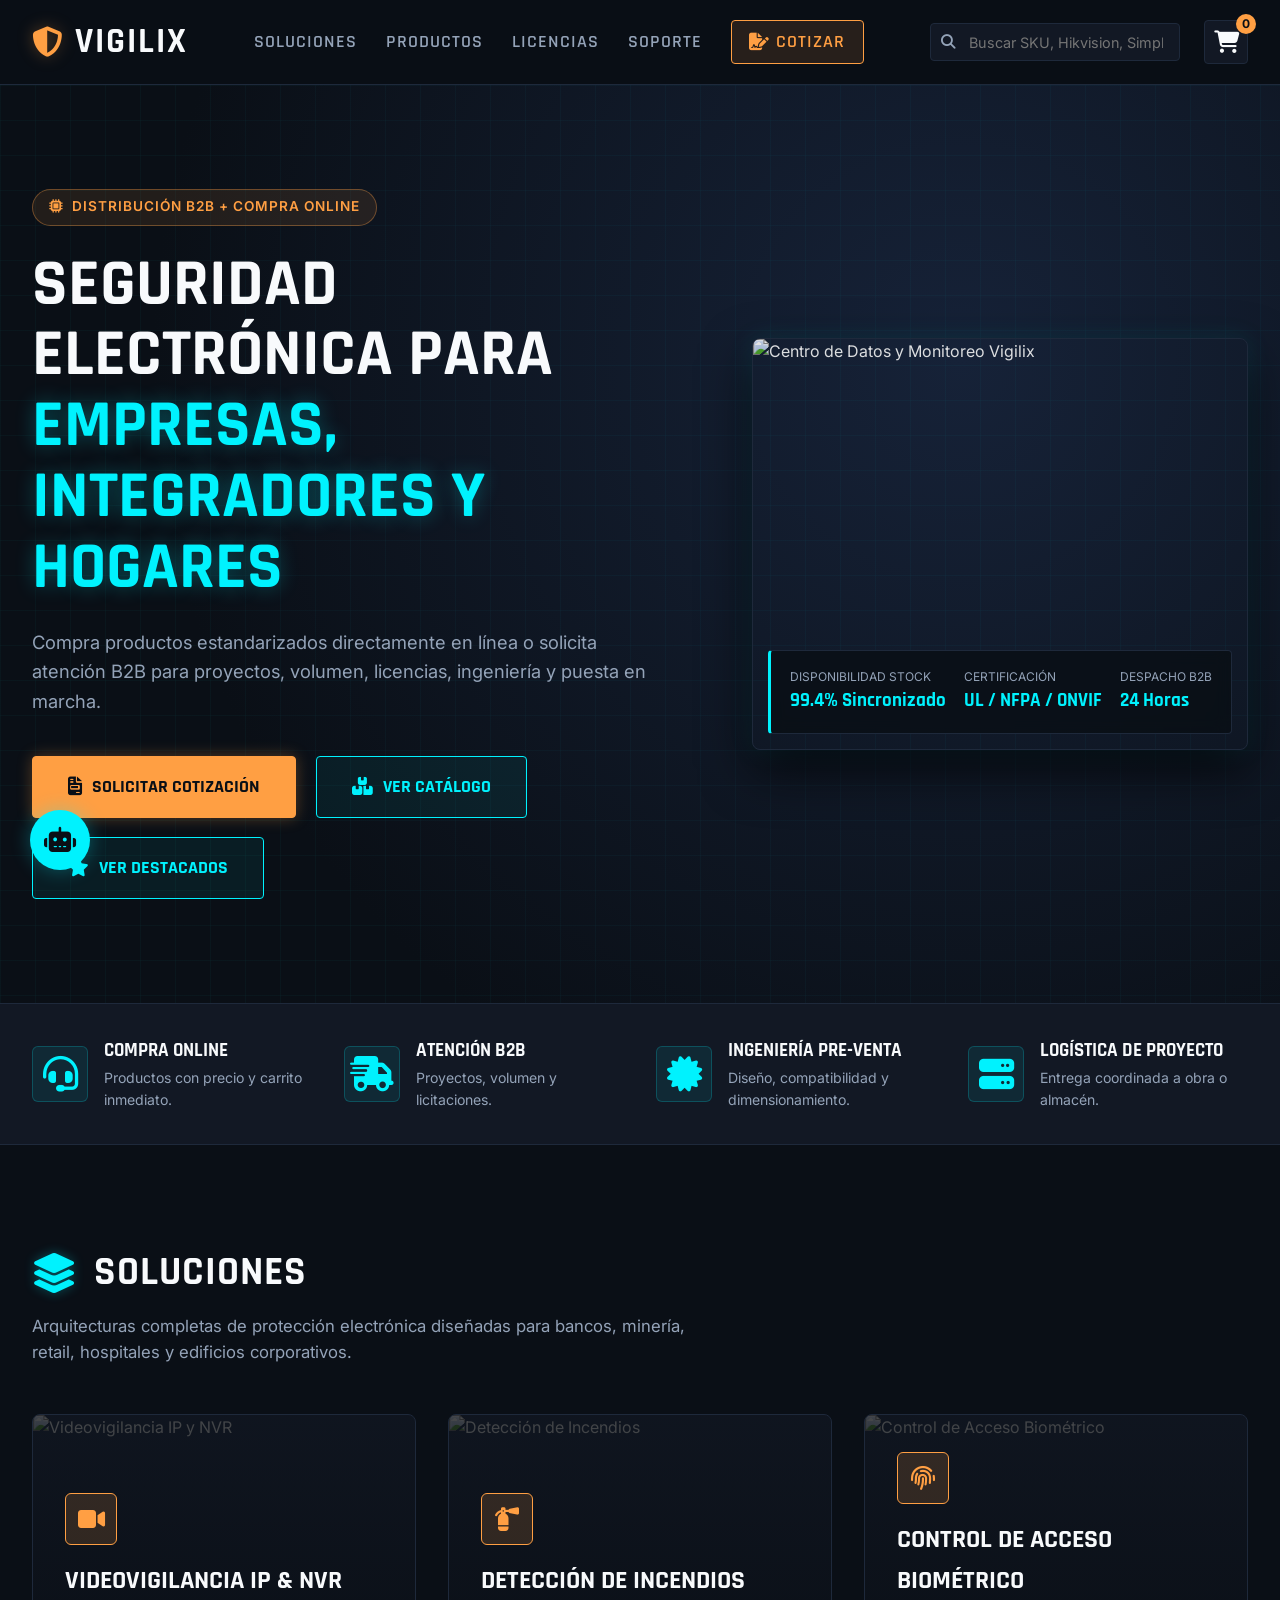
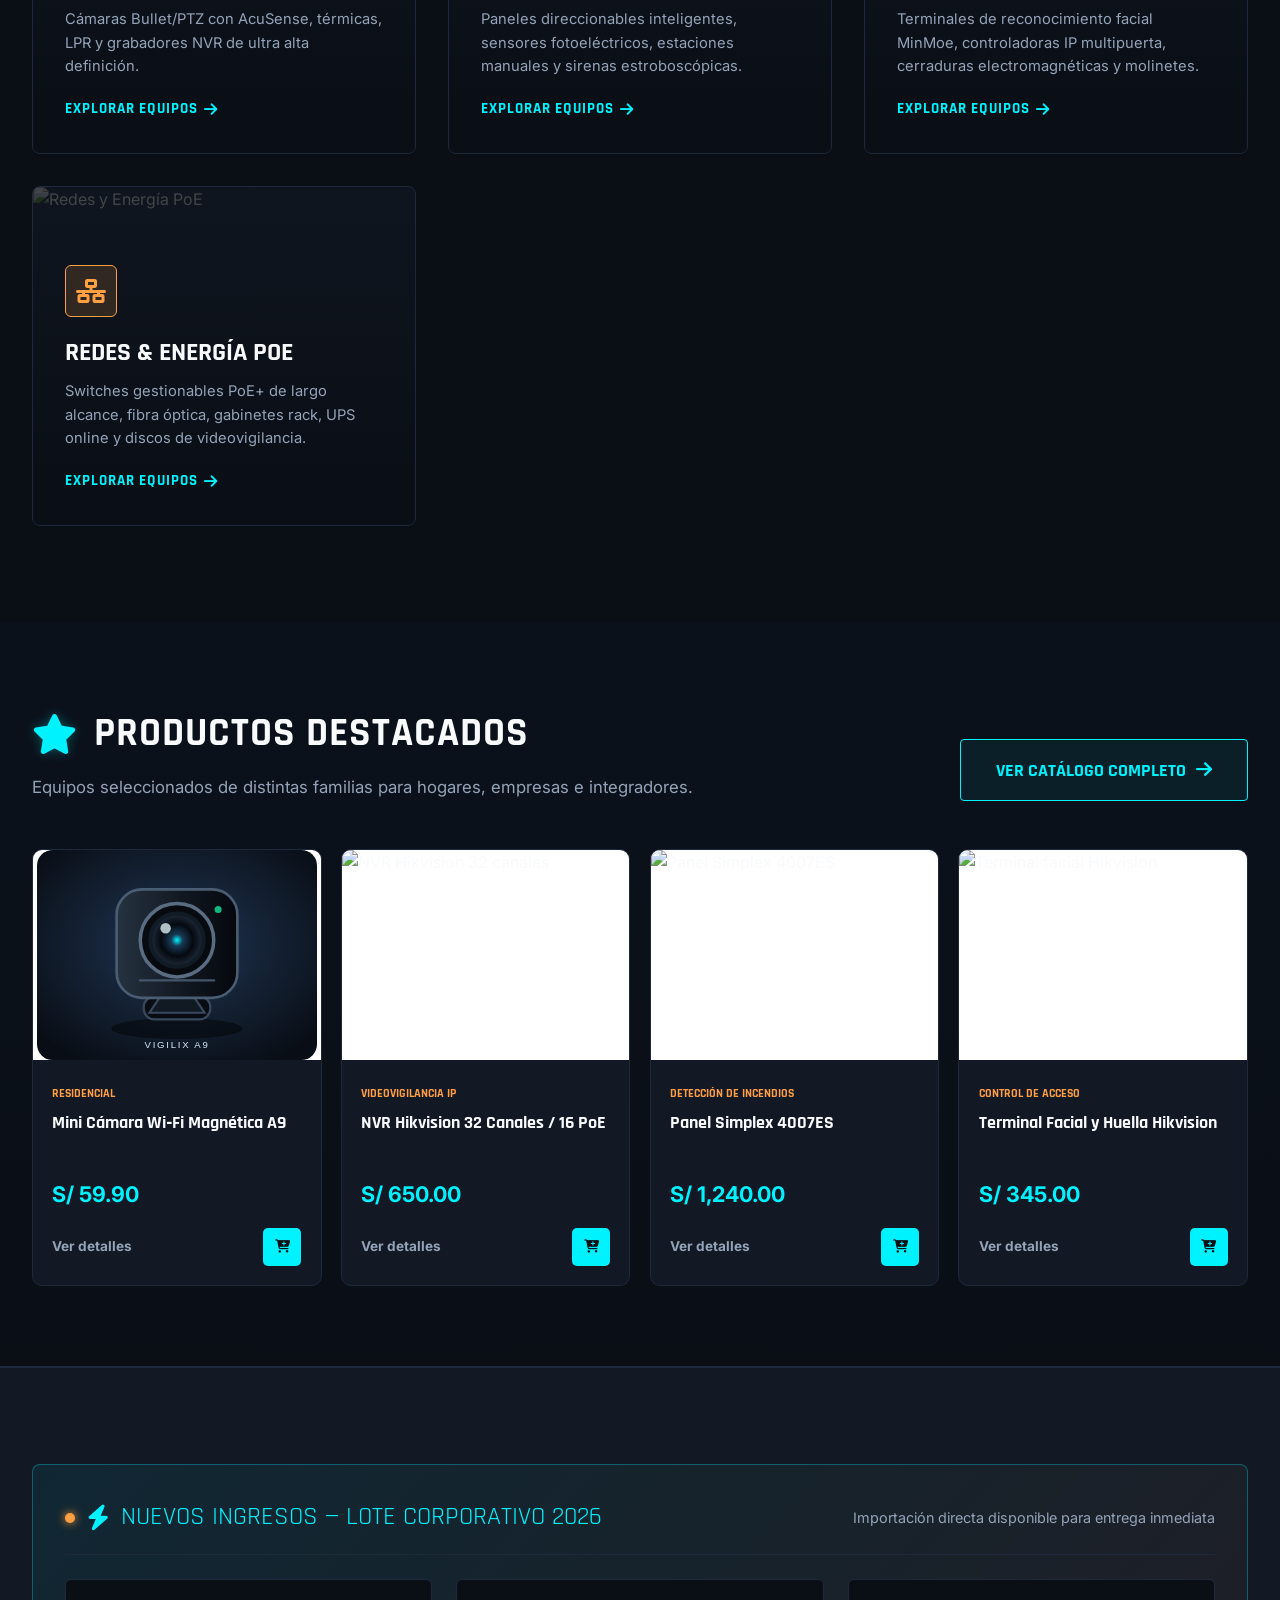
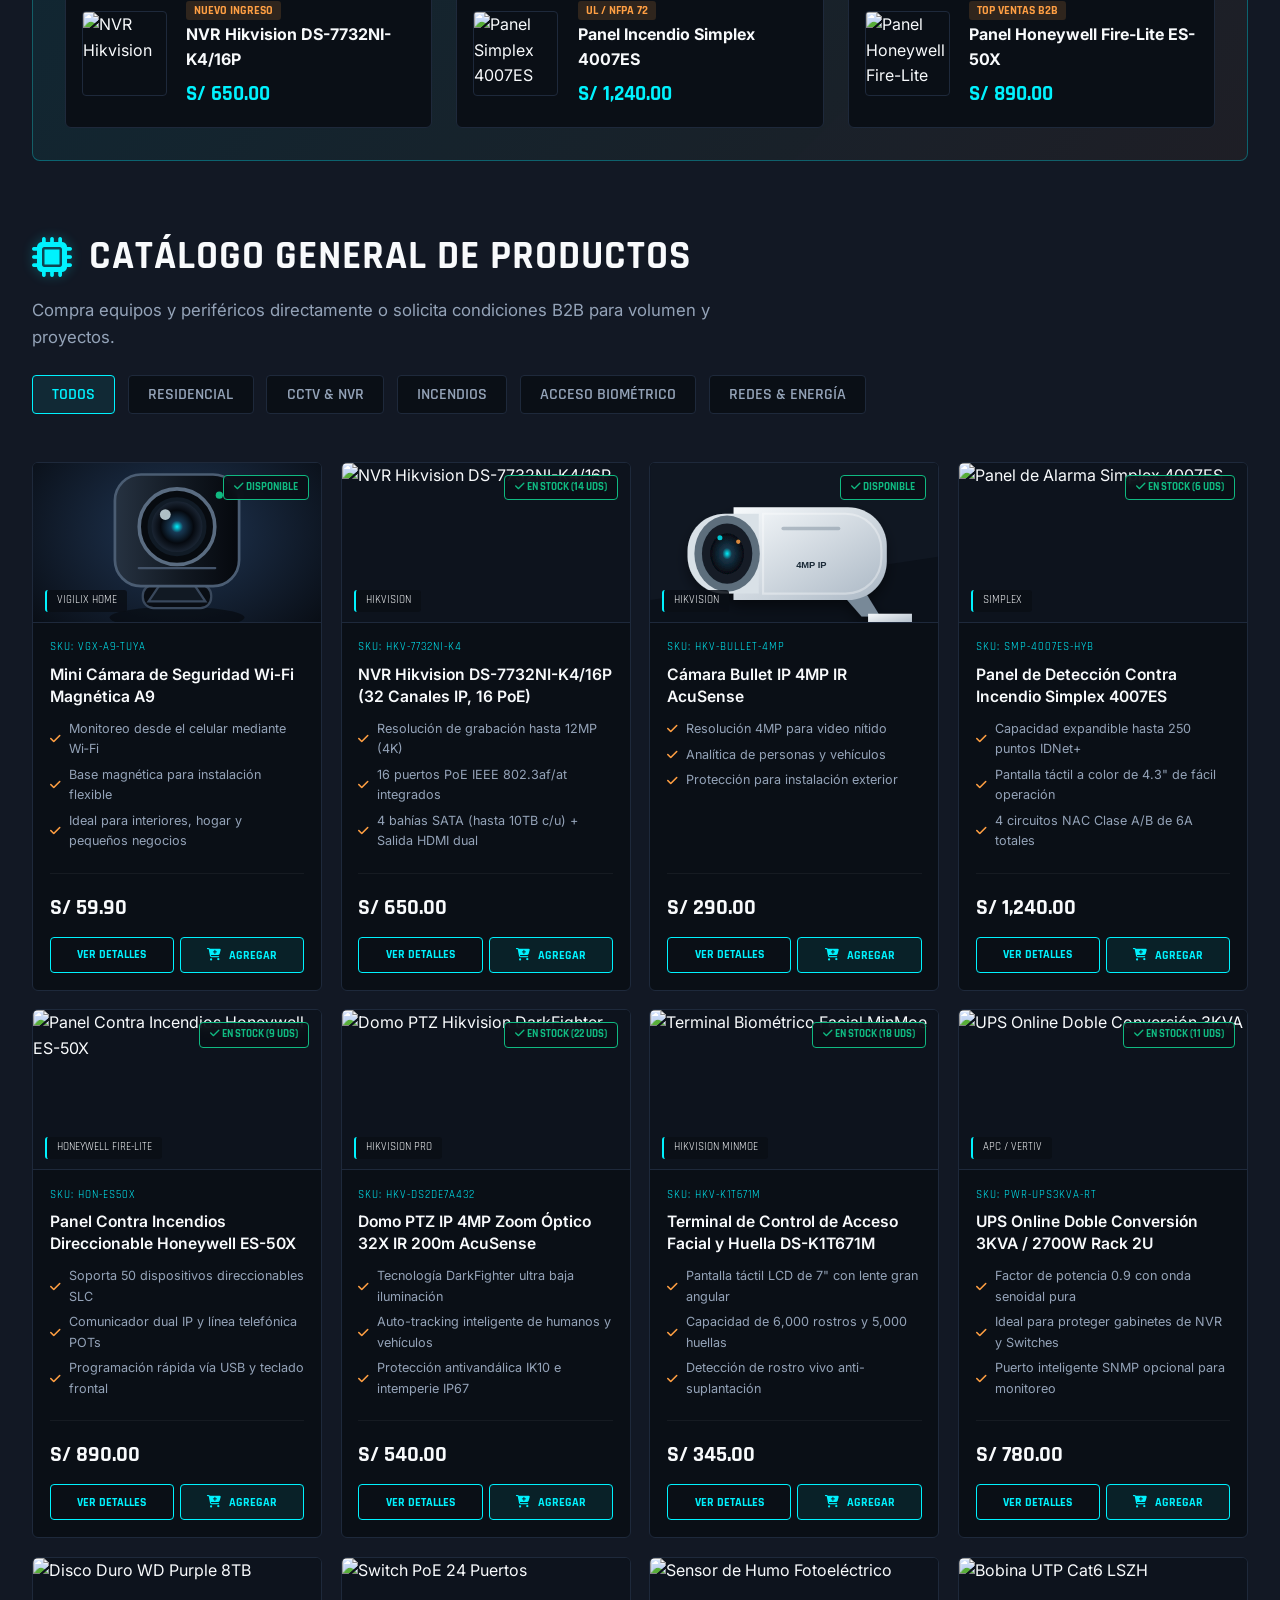
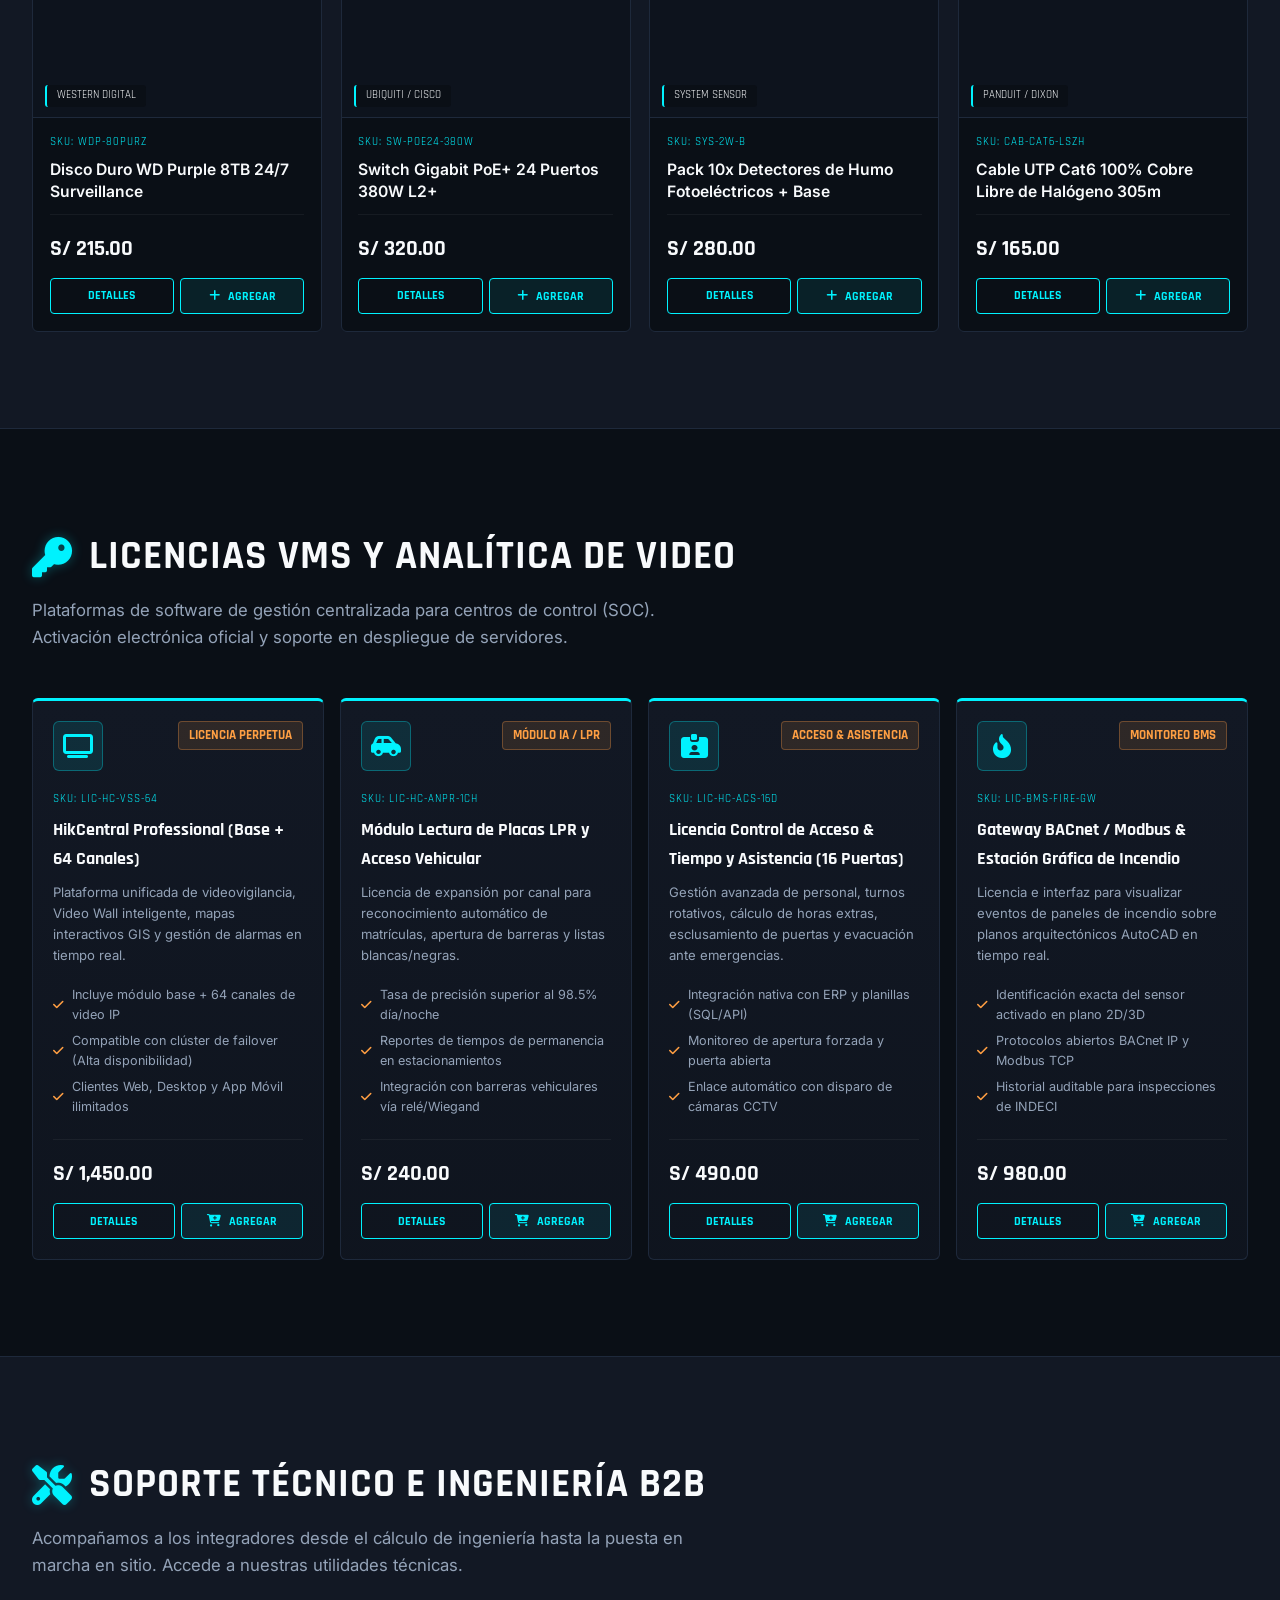
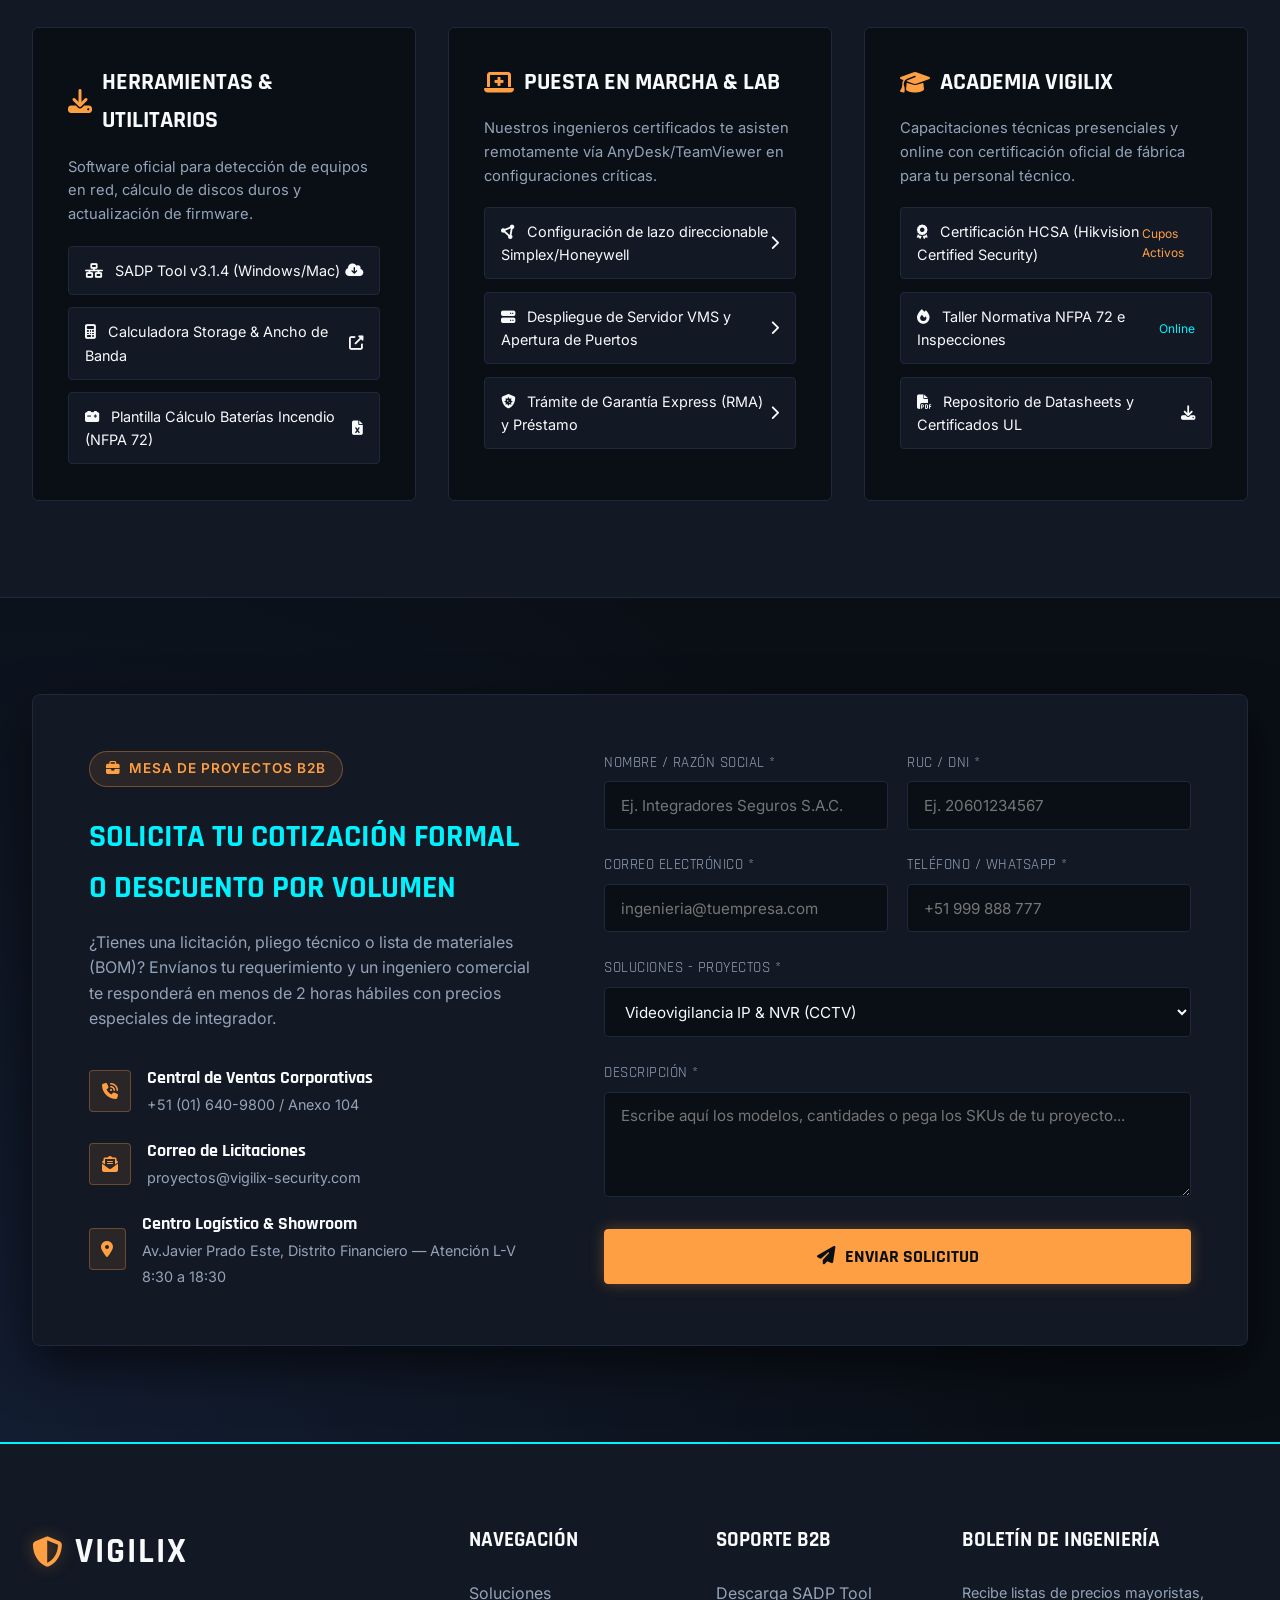
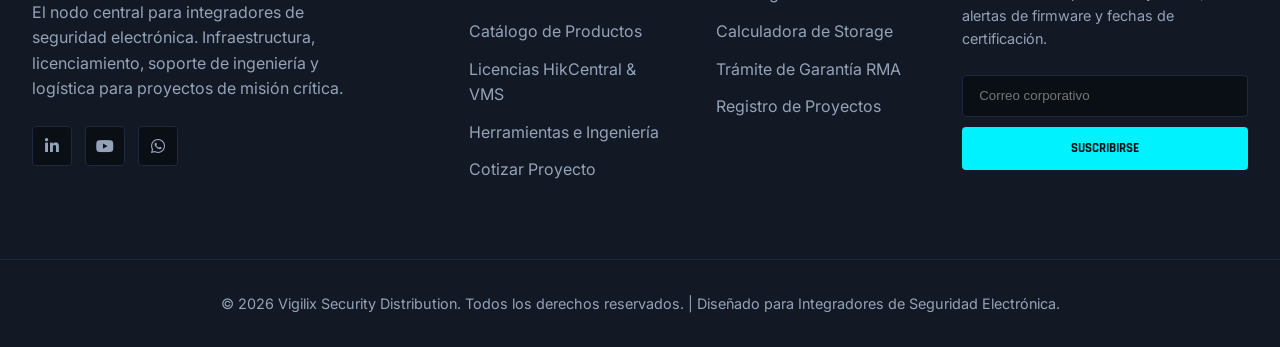
==== index.html @ 2ad76c0c "Version Inicial" ====
<!DOCTYPE html>
<html lang="es">
<head>
    
    <script async src="https://www.googletagmanager.com/gtm.js?id=GTM-5HQ9DHSM"></script>
<script>
  window.dataLayer = window.dataLayer || [];
  function gtag(){dataLayer.push(arguments);}
  gtag('js', new Date());
</script>
    
    
    <meta charset="UTF-8">
    <meta name="viewport" content="width=device-width, initial-scale=1.0">
    <meta name="description" content="Vigilix distribuye equipos de seguridad electrónica para compra online y desarrolla proyectos B2B de videovigilancia, incendios, acceso y redes en Perú.">
    <title>Vigilix | Seguridad Electrónica B2B y Tienda Online</title>

    <!-- Google Fonts -->
    <link rel="preconnect" href="https://fonts.googleapis.com">
    <link rel="preconnect" href="https://fonts.gstatic.com" crossorigin>
    <link href="https://fonts.googleapis.com/css2?family=Inter:wght@300;400;500;600;700&family=Rajdhani:wght@500;600;700&display=swap" rel="stylesheet">
    
    <!-- FontAwesome -->
    <link rel="stylesheet" href="https://cdnjs.cloudflare.com/ajax/libs/font-awesome/6.4.0/css/all.min.css">

    <link rel="stylesheet" href="index.css">
</head>
<body>

    <!-- 1. BARRA DE NAVEGACIÓN FUNCIONAL -->
    <header>
        <div class="container header-content">
            <a href="#" class="logo">
                <i class="fa-solid fa-shield-halved"></i> VIGILIX
            </a>
            
            <nav class="nav-menu">
                <a href="#soluciones">Soluciones</a>
                <a href="#equipos">Productos</a>
                <a href="#licencias">Licencias</a>
                <a href="#soporte">Soporte</a>
                <a href="#cotizar" class="nav-cta"><i class="fa-solid fa-file-signature"></i> Cotizar</a>
            </nav>

            <div class="header-tools">
                <div class="search-box">
                    <i class="fa-solid fa-search"></i>
                    <input type="text" id="search-input" placeholder="Buscar SKU, Hikvision, Simplex...">
                </div>
                <a href="carrito.html" class="cart-wrapper" title="Ir al Carrito">
                    <i class="fa-solid fa-cart-shopping"></i>
                    <div class="cart-counter" id="cart-counter">0</div>
                </a>
            </div>
        </div>
    </header>

    <!-- HERO BANNER -->
    <section class="hero">
        <div class="container hero-grid">
            <div class="hero-content">
                <span class="badge-tech"><i class="fa-solid fa-microchip"></i> DISTRIBUCIÓN B2B + COMPRA ONLINE</span>
                <h1>Seguridad electrónica para <span>empresas, integradores y hogares</span></h1>
                <p>Compra productos estandarizados directamente en línea o solicita atención B2B para proyectos, volumen, licencias, ingeniería y puesta en marcha.</p>
                <div class="hero-actions">
                    <a href="#cotizar" class="btn-primary">
                        <i class="fa-solid fa-file-invoice"></i> Solicitar Cotización
                    </a>
                    <a href="#equipos" class="btn-outline">
                        <i class="fa-solid fa-boxes-stacked"></i> Ver Catálogo
                    </a>
                    <a href="#destacados" class="btn-outline">
                        <i class="fa-solid fa-star"></i> Ver destacados
                    </a>
                </div>
            </div>

            <div class="hero-visual">
                <img src="https://images.unsplash.com/photo-1558494949-ef010cbdcc31?auto=format&fit=crop&w=1000&q=80" alt="Centro de Datos y Monitoreo Vigilix">
                <div class="hero-hud-overlay">
                    <div class="hud-stat">
                        <span>Disponibilidad Stock</span>
                        <strong>99.4% Sincronizado</strong>
                    </div>
                    <div class="hud-stat">
                        <span>Certificación</span>
                        <strong>UL / NFPA / ONVIF</strong>
                    </div>
                    <div class="hud-stat">
                        <span>Despacho B2B</span>
                        <strong>24 Horas</strong>
                    </div>
                </div>
            </div>
        </div>
    </section>

    <!-- BARRA DE CONFIANZA -->
    <section class="trust-bar">
        <div class="container trust-grid">
            <div class="trust-item">
                <i class="fa-solid fa-headset"></i>
                <div class="trust-info">
                    <h4>Compra Online</h4>
                    <p>Productos con precio y carrito inmediato.</p>
                </div>
            </div>
            <div class="trust-item">
                <i class="fa-solid fa-truck-fast"></i>
                <div class="trust-info">
                    <h4>Atención B2B</h4>
                    <p>Proyectos, volumen y licitaciones.</p>
                </div>
            </div>
            <div class="trust-item">
                <i class="fa-solid fa-certificate"></i>
                <div class="trust-info">
                    <h4>Ingeniería Pre-Venta</h4>
                    <p>Diseño, compatibilidad y dimensionamiento.</p>
                </div>
            </div>
            <div class="trust-item">
                <i class="fa-solid fa-server"></i>
                <div class="trust-info">
                    <h4>Logística de Proyecto</h4>
                    <p>Entrega coordinada a obra o almacén.</p>
                </div>
            </div>
        </div>
    </section>

    <!-- SECCIÓN 1: SOLUCIONES -->
    <section id="soluciones" class="categories-section ">
        <div class="container">
        <div class="section-header">
            <h2><i class="fa-solid fa-layer-group"></i> Soluciones</h2>
            <p>Arquitecturas completas de protección electrónica diseñadas para bancos, minería, retail, hospitales y edificios corporativos.</p>
        </div>

        <div class="cat-grid">
            <!-- Solución 1 -->
            <a href="#equipos" class="cat-card" onclick="filterProducts('cctv')">
                <img class="cat-card-bg" src="https://images.unsplash.com/photo-1557597774-9d273605dfa9?auto=format&fit=crop&w=700&q=80" alt="Videovigilancia IP y NVR">
                <div class="cat-card-content">
                    <div class="cat-icon-badge"><i class="fa-solid fa-video"></i></div>
                    <h3>Videovigilancia IP & NVR</h3>
                    <p>Cámaras Bullet/PTZ con AcuSense, térmicas, LPR y grabadores NVR de ultra alta definición.</p>
                    <span class="cat-link">Explorar Equipos <i class="fa-solid fa-arrow-right"></i></span>
                </div>
            </a>

            <!-- Solución 2 -->
            <a href="#equipos" class="cat-card" onclick="filterProducts('incendio')">
                <img class="cat-card-bg" src="https://images.unsplash.com/photo-1581092160607-ee22621dd758?auto=format&fit=crop&w=700&q=80" alt="Detección de Incendios">
                <div class="cat-card-content">
                    <div class="cat-icon-badge"><i class="fa-solid fa-fire-extinguisher"></i></div>
                    <h3>Detección de Incendios</h3>
                    <p>Paneles direccionables inteligentes, sensores fotoeléctricos, estaciones manuales y sirenas estroboscópicas.</p>
                    <span class="cat-link">Explorar Equipos <i class="fa-solid fa-arrow-right"></i></span>
                </div>
            </a>

            <!-- Solución 3 -->
            <a href="#equipos" class="cat-card" onclick="filterProducts('acceso')">
                <img class="cat-card-bg" src="https://images.unsplash.com/photo-1563986768609-322da13575f3?auto=format&fit=crop&w=700&q=80" alt="Control de Acceso Biométrico">
                <div class="cat-card-content">
                    <div class="cat-icon-badge"><i class="fa-solid fa-fingerprint"></i></div>
                    <h3>Control de Acceso Biométrico</h3>
                    <p>Terminales de reconocimiento facial MinMoe, controladoras IP multipuerta, cerraduras electromagnéticas y molinetes.</p>
                    <span class="cat-link">Explorar Equipos <i class="fa-solid fa-arrow-right"></i></span>
                </div>
            </a>

            <!-- Solución 4 -->
            <a href="#equipos" class="cat-card" onclick="filterProducts('redes')">
                <img class="cat-card-bg" src="https://images.unsplash.com/photo-1544197150-b99a580bb7a8?auto=format&fit=crop&w=700&q=80" alt="Redes y Energía PoE">
                <div class="cat-card-content">
                    <div class="cat-icon-badge"><i class="fa-solid fa-network-wired"></i></div>
                    <h3>Redes & Energía PoE</h3>
                    <p>Switches gestionables PoE+ de largo alcance, fibra óptica, gabinetes rack, UPS online y discos de videovigilancia.</p>
                    <span class="cat-link">Explorar Equipos <i class="fa-solid fa-arrow-right"></i></span>
                </div>
            </a>
        </div>
        </div>
    </section>

    <!-- PRODUCTOS DESTACADOS -->
    <section id="destacados" class="featured-section">
        <div class="container">
            <div class="section-header-row">
                <div class="section-header" style="margin-bottom:0"><h2><i class="fa-solid fa-star"></i> Productos destacados</h2><p>Equipos seleccionados de distintas familias para hogares, empresas e integradores.</p></div>
                <a href="#equipos" class="btn-outline">Ver catálogo completo <i class="fa-solid fa-arrow-right"></i></a>
            </div>
            <div class="featured-grid">
                <article class="featured-card"><a href="producto.html?sku=VGX-A9-TUYA"><img src="assets/a9-camera.svg" alt="Mini Cámara Wi-Fi A9"></a><div><span>Residencial</span><h3><a href="producto.html?sku=VGX-A9-TUYA">Mini Cámara Wi‑Fi Magnética A9</a></h3><strong>S/ 59.90</strong><div class="featured-actions"><a href="producto.html?sku=VGX-A9-TUYA">Ver detalles</a><button onclick="addProductToCart('VGX-A9-TUYA')"><i class="fa-solid fa-cart-plus"></i></button></div></div></article>
                <article class="featured-card"><a href="producto.html?sku=HKV-7732NI-K4"><img src="https://assets.hikvision.com/prd/normal/all/image/m000000603/MB-202Y-P-HIKVISION.png" alt="NVR Hikvision 32 canales"></a><div><span>Videovigilancia IP</span><h3><a href="producto.html?sku=HKV-7732NI-K4">NVR Hikvision 32 Canales / 16 PoE</a></h3><strong>S/ 650.00</strong><div class="featured-actions"><a href="producto.html?sku=HKV-7732NI-K4">Ver detalles</a><button onclick="addProductToCart('HKV-7732NI-K4')"><i class="fa-solid fa-cart-plus"></i></button></div></div></article>
                <article class="featured-card"><a href="producto.html?sku=SMP-4007ES-HYB"><img src="https://encrypted-tbn0.gstatic.com/images?q=tbn:ANd9GcQ_UsgTMuZECKRhTvej78eWqLyGc1swAM_NRDuuwPqqQqcWkK6XRrrnFOA&s=10" alt="Panel Simplex 4007ES"></a><div><span>Detección de incendios</span><h3><a href="producto.html?sku=SMP-4007ES-HYB">Panel Simplex 4007ES</a></h3><strong>S/ 1,240.00</strong><div class="featured-actions"><a href="producto.html?sku=SMP-4007ES-HYB">Ver detalles</a><button onclick="addProductToCart('SMP-4007ES-HYB')"><i class="fa-solid fa-cart-plus"></i></button></div></div></article>
                <article class="featured-card"><a href="producto.html?sku=HKV-K1T671M"><img src="https://encrypted-tbn0.gstatic.com/images?q=tbn:ANd9GcSEcwZbg44_rZ1yMgXa4TovryMFl-VK512ih0I3dj1omKfKEvcgT95wOKw6&s=10" alt="Terminal facial Hikvision"></a><div><span>Control de acceso</span><h3><a href="producto.html?sku=HKV-K1T671M">Terminal Facial y Huella Hikvision</a></h3><strong>S/ 345.00</strong><div class="featured-actions"><a href="producto.html?sku=HKV-K1T671M">Ver detalles</a><button onclick="addProductToCart('HKV-K1T671M')"><i class="fa-solid fa-cart-plus"></i></button></div></div></article>
            </div>
        </div>
    </section>

    <!-- SECCIÓN 2: EQUIPOS Y NUEVOS INGRESOS -->
    <section id="equipos" class="products-section">
        <div class="container">
            
            <!-- Franja Destacada de Nuevos Ingresos -->
            <div class="new-arrivals-strip">
                <div class="strip-header">
                    <div class="strip-title">
                        <span class="pulse-dot"></span>
                        <i class="fa-solid fa-bolt"></i> Nuevos Ingresos — Lote Corporativo 2026
                    </div>
                    <span style="font-size: 0.9rem; color: var(--text-secondary);">Importación directa disponible para entrega inmediata</span>
                </div>

                <div class="arrivals-mini-grid">
                    <div class="arrival-item">
                        <img src="https://images.unsplash.com/photo-1591799264318-7e6ef8ddb7ea?auto=format&fit=crop&w=300&q=80" alt="NVR Hikvision">
                        <div class="arrival-info">
                            <span class="tag-new">Nuevo Ingreso</span>
                            <h4>NVR Hikvision DS-7732NI-K4/16P</h4>
                            <div class="arrival-price">S/ 650.00</div>
                        </div>
                    </div>

                    <div class="arrival-item">
                        <img src="https://images.unsplash.com/photo-1518770660439-4636190af475?auto=format&fit=crop&w=300&q=80" alt="Panel Simplex 4007ES">
                        <div class="arrival-info">
                            <span class="tag-new">UL / NFPA 72</span>
                            <h4>Panel Incendio Simplex 4007ES</h4>
                            <div class="arrival-price">S/ 1,240.00</div>
                        </div>
                    </div>

                    <div class="arrival-item">
                        <img src="https://images.unsplash.com/photo-1526374965328-7f61d4dc18c5?auto=format&fit=crop&w=300&q=80" alt="Panel Honeywell Fire-Lite">
                        <div class="arrival-info">
                            <span class="tag-new">Top Ventas B2B</span>
                            <h4>Panel Honeywell Fire-Lite ES-50X</h4>
                            <div class="arrival-price">S/ 890.00</div>
                        </div>
                    </div>
                </div>
            </div>

            <!-- Cabecera del Catálogo General -->
            <div class="section-header-row">
                <div class="section-header" style="margin-bottom: 0;">
                    <h2><i class="fa-solid fa-microchip"></i> Catálogo General de Productos</h2>
                    <p>Compra equipos y periféricos directamente o solicita condiciones B2B para volumen y proyectos.</p>
                </div>

                <div class="filter-tabs">
                    <button class="filter-btn active" onclick="filterProducts('todos', this)">Todos</button>
                    <button class="filter-btn" onclick="filterProducts('residencial', this)">Residencial</button>
                    <button class="filter-btn" onclick="filterProducts('cctv', this)">CCTV & NVR</button>
                    <button class="filter-btn" onclick="filterProducts('incendio', this)">Incendios</button>
                    <button class="filter-btn" onclick="filterProducts('acceso', this)">Acceso Biométrico</button>
                    <button class="filter-btn" onclick="filterProducts('redes', this)">Redes & Energía</button>
                </div>
            </div>
            
            <!-- Grid Principal de Equipos -->
            <div class="prod-grid" id="main-catalog">
                <!-- Producto residencial: Mini Cámara A9 -->
                <article class="product-card" data-category="residencial">
                    <div class="prod-image">
                        <a href="producto.html?sku=VGX-A9-TUYA"><img src="assets/a9-camera.svg" alt="Mini Cámara de Seguridad Wi‑Fi Magnética A9"></a>
                        <span class="stock-badge"><i class="fa-solid fa-check"></i> Disponible</span>
                        <span class="brand-pill">VIGILIX HOME</span>
                    </div>
                    <div class="prod-details">
                        <span class="prod-sku">SKU: VGX-A9-TUYA</span>
                        <h3 class="prod-title"><a href="producto.html?sku=VGX-A9-TUYA">Mini Cámara de Seguridad Wi‑Fi Magnética A9</a></h3>
                        <ul class="prod-features">
                            <li><i class="fa-solid fa-check"></i> Monitoreo desde el celular mediante Wi‑Fi</li>
                            <li><i class="fa-solid fa-check"></i> Base magnética para instalación flexible</li>
                            <li><i class="fa-solid fa-check"></i> Ideal para interiores, hogar y pequeños negocios</li>
                        </ul>
                        <div class="prod-footer">
                            <span class="prod-price">S/ 59.90</span>
                            <div class="catalog-actions">
                                <a class="btn-detail" href="producto.html?sku=VGX-A9-TUYA">Ver detalles</a>
                                <button class="btn-add" onclick="addProductToCart('VGX-A9-TUYA')"><i class="fa-solid fa-cart-plus"></i> Agregar</button>
                            </div>
                        </div>
                    </div>
                </article>

                <!-- Producto 1: Hikvision NVR -->
                <article class="product-card" data-category="cctv">
                    <div class="prod-image">
                        <img src="https://assets.hikvision.com/prd/normal/all/image/m000000603/MB-202Y-P-HIKVISION.png" alt="NVR Hikvision DS-7732NI-K4/16P">
                        <span class="stock-badge"><i class="fa-solid fa-check"></i> En Stock (14 uds)</span>
                        <span class="brand-pill">HIKVISION</span>
                    </div>
                    <div class="prod-details">
                        <span class="prod-sku">SKU: HKV-7732NI-K4</span>
                        <h3 class="prod-title"><a href="producto.html?sku=HKV-7732NI-K4">NVR Hikvision DS-7732NI-K4/16P (32 Canales IP, 16 PoE)</a></h3>
                        <ul class="prod-features">
                            <li><i class="fa-solid fa-check"></i> Resolución de grabación hasta 12MP (4K)</li>
                            <li><i class="fa-solid fa-check"></i> 16 puertos PoE IEEE 802.3af/at integrados</li>
                            <li><i class="fa-solid fa-check"></i> 4 bahías SATA (hasta 10TB c/u) + Salida HDMI dual</li>
                        </ul>
                        <div class="prod-footer">
                            <span class="prod-price">S/ 650.00</span><div class="catalog-actions"><a class="btn-detail" href="producto.html?sku=HKV-7732NI-K4">Ver detalles</a><button class="btn-add" onclick="addProductToCart('HKV-7732NI-K4')"><i class="fa-solid fa-cart-plus"></i> Agregar</button></div>
                        </div>
                    </div>
                </article>

                <!-- Producto adicional: Cámara Bullet -->
                <article class="product-card" data-category="cctv">
                    <div class="prod-image"><img src="assets/camera-bullet.svg" alt="Cámara Bullet IP 4MP AcuSense"><span class="stock-badge"><i class="fa-solid fa-check"></i> Disponible</span><span class="brand-pill">HIKVISION</span></div>
                    <div class="prod-details"><span class="prod-sku">SKU: HKV-BULLET-4MP</span><h3 class="prod-title"><a href="producto.html?sku=HKV-BULLET-4MP">Cámara Bullet IP 4MP IR AcuSense</a></h3><ul class="prod-features"><li><i class="fa-solid fa-check"></i> Resolución 4MP para video nítido</li><li><i class="fa-solid fa-check"></i> Analítica de personas y vehículos</li><li><i class="fa-solid fa-check"></i> Protección para instalación exterior</li></ul><div class="prod-footer"><span class="prod-price">S/ 290.00</span><div class="catalog-actions"><a class="btn-detail" href="producto.html?sku=HKV-BULLET-4MP">Ver detalles</a><button class="btn-add" onclick="addProductToCart('HKV-BULLET-4MP')"><i class="fa-solid fa-cart-plus"></i> Agregar</button></div></div></div>
                </article>

                <!-- Producto 2: Panel Simplex -->
                <article class="product-card" data-category="incendio">
                    <div class="prod-image">
                        <img src="https://encrypted-tbn0.gstatic.com/images?q=tbn:ANd9GcQ_UsgTMuZECKRhTvej78eWqLyGc1swAM_NRDuuwPqqQqcWkK6XRrrnFOA&s=10auto=format&fit=crop&w=600&q=80" alt="Panel de Alarma Simplex 4007ES">
                        <span class="stock-badge"><i class="fa-solid fa-check"></i> En Stock (6 uds)</span>
                        <span class="brand-pill">SIMPLEX</span>
                    </div>
                    <div class="prod-details">
                        <span class="prod-sku">SKU: SMP-4007ES-HYB</span>
                        <h3 class="prod-title"><a href="producto.html?sku=SMP-4007ES-HYB">Panel de Detección Contra Incendio Simplex 4007ES</a></h3>
                        <ul class="prod-features">
                            <li><i class="fa-solid fa-check"></i> Capacidad expandible hasta 250 puntos IDNet+</li>
                            <li><i class="fa-solid fa-check"></i> Pantalla táctil a color de 4.3" de fácil operación</li>
                            <li><i class="fa-solid fa-check"></i> 4 circuitos NAC Clase A/B de 6A totales</li>
                        </ul>
                        <div class="prod-footer">
                            <span class="prod-price">S/ 1,240.00</span><div class="catalog-actions"><a class="btn-detail" href="producto.html?sku=SMP-4007ES-HYB">Ver detalles</a><button class="btn-add" onclick="addProductToCart('SMP-4007ES-HYB')"><i class="fa-solid fa-cart-plus"></i> Agregar</button></div>
                        </div>
                    </div>
                </article>

                <!-- Producto 3: Panel Honeywell -->
                <article class="product-card" data-category="incendio">
                    <div class="prod-image">
                        <img src="https://encrypted-tbn0.gstatic.com/images?q=tbn:ANd9GcTvbtFUKK5K2234jHR8rZ2BtLofrzcdCIwUUvlPnyzM0DjzGlREkfSF9KI&s=10auto=format&fit=crop&w=600&q=80" alt="Panel Contra Incendios Honeywell ES-50X">
                        <span class="stock-badge"><i class="fa-solid fa-check"></i> En Stock (9 uds)</span>
                        <span class="brand-pill">HONEYWELL FIRE-LITE</span>
                    </div>
                    <div class="prod-details">
                        <span class="prod-sku">SKU: HON-ES50X</span>
                        <h3 class="prod-title"><a href="producto.html?sku=HON-ES50X">Panel Contra Incendios Direccionable Honeywell ES-50X</a></h3>
                        <ul class="prod-features">
                            <li><i class="fa-solid fa-check"></i> Soporta 50 dispositivos direccionables SLC</li>
                            <li><i class="fa-solid fa-check"></i> Comunicador dual IP y línea telefónica POTs</li>
                            <li><i class="fa-solid fa-check"></i> Programación rápida vía USB y teclado frontal</li>
                        </ul>
                        <div class="prod-footer">
                            <span class="prod-price">S/ 890.00</span><div class="catalog-actions"><a class="btn-detail" href="producto.html?sku=HON-ES50X">Ver detalles</a><button class="btn-add" onclick="addProductToCart('HON-ES50X')"><i class="fa-solid fa-cart-plus"></i> Agregar</button></div>
                        </div>
                    </div>
                </article>

                <!-- Producto 4: Cámara PTZ AcuSense -->
                <article class="product-card" data-category="cctv">
                    <div class="prod-image">
                        <img src="https://encrypted-tbn0.gstatic.com/images?q=tbn:ANd9GcT8hW-IW3ceJwrx6XHav7Jojji8SwswsZbFc7oAiCx2p1b7No6F2QsMjafk&s=10auto=format&fit=crop&w=600&q=80" alt="Domo PTZ Hikvision DarkFighter">
                        <span class="stock-badge"><i class="fa-solid fa-check"></i> En Stock (22 uds)</span>
                        <span class="brand-pill">HIKVISION PRO</span>
                    </div>
                    <div class="prod-details">
                        <span class="prod-sku">SKU: HKV-DS2DE7A432</span>
                        <h3 class="prod-title"><a href="producto.html?sku=HKV-DS2DE7A432">Domo PTZ IP 4MP Zoom Óptico 32X IR 200m AcuSense</a></h3>
                        <ul class="prod-features">
                            <li><i class="fa-solid fa-check"></i> Tecnología DarkFighter ultra baja iluminación</li>
                            <li><i class="fa-solid fa-check"></i> Auto-tracking inteligente de humanos y vehículos</li>
                            <li><i class="fa-solid fa-check"></i> Protección antivandálica IK10 e intemperie IP67</li>
                        </ul>
                        <div class="prod-footer">
                            <span class="prod-price">S/ 540.00</span><div class="catalog-actions"><a class="btn-detail" href="producto.html?sku=HKV-DS2DE7A432">Ver detalles</a><button class="btn-add" onclick="addProductToCart('HKV-DS2DE7A432')"><i class="fa-solid fa-cart-plus"></i> Agregar</button></div>
                        </div>
                    </div>
                </article>

                <!-- Producto 5: Terminal Biométrico Facial -->
                <article class="product-card" data-category="acceso">
                    <div class="prod-image">
                        <img src="https://encrypted-tbn0.gstatic.com/images?q=tbn:ANd9GcSEcwZbg44_rZ1yMgXa4TovryMFl-VK512ih0I3dj1omKfKEvcgT95wOKw6&s=10auto=format&fit=crop&w=600&q=80" alt="Terminal Biométrico Facial MinMoe">
                        <span class="stock-badge"><i class="fa-solid fa-check"></i> En Stock (18 uds)</span>
                        <span class="brand-pill">HIKVISION MINMOE</span>
                    </div>
                    <div class="prod-details">
                        <span class="prod-sku">SKU: HKV-K1T671M</span>
                        <h3 class="prod-title"><a href="producto.html?sku=HKV-K1T671M">Terminal de Control de Acceso Facial y Huella DS-K1T671M</a></h3>
                        <ul class="prod-features">
                            <li><i class="fa-solid fa-check"></i> Pantalla táctil LCD de 7" con lente gran angular</li>
                            <li><i class="fa-solid fa-check"></i> Capacidad de 6,000 rostros y 5,000 huellas</li>
                            <li><i class="fa-solid fa-check"></i> Detección de rostro vivo anti-suplantación</li>
                        </ul>
                        <div class="prod-footer">
                            <span class="prod-price">S/ 345.00</span><div class="catalog-actions"><a class="btn-detail" href="producto.html?sku=HKV-K1T671M">Ver detalles</a><button class="btn-add" onclick="addProductToCart('HKV-K1T671M')"><i class="fa-solid fa-cart-plus"></i> Agregar</button></div>
                        </div>
                    </div>
                </article>

                <!-- Producto 6: UPS Online Rackeable -->
                <article class="product-card" data-category="redes">
                    <div class="prod-image">
                        <img src="https://encrypted-tbn0.gstatic.com/images?q=tbn:ANd9GcRtoRVa4BMDHcnwf_cBG8bXoEk4pm85XBcp6YDwLnqkxw&s=10auto=format&fit=crop&w=600&q=80" alt="UPS Online Doble Conversión 3KVA">
                        <span class="stock-badge"><i class="fa-solid fa-check"></i> En Stock (11 uds)</span>
                        <span class="brand-pill">APC / VERTIV</span>
                    </div>
                    <div class="prod-details">
                        <span class="prod-sku">SKU: PWR-UPS3KVA-RT</span>
                        <h3 class="prod-title"><a href="producto.html?sku=PWR-UPS3KVA-RT">UPS Online Doble Conversión 3KVA / 2700W Rack 2U</a></h3>
                        <ul class="prod-features">
                            <li><i class="fa-solid fa-check"></i> Factor de potencia 0.9 con onda senoidal pura</li>
                            <li><i class="fa-solid fa-check"></i> Ideal para proteger gabinetes de NVR y Switches</li>
                            <li><i class="fa-solid fa-check"></i> Puerto inteligente SNMP opcional para monitoreo</li>
                        </ul>
                        <div class="prod-footer">
                            <span class="prod-price">S/ 780.00</span><div class="catalog-actions"><a class="btn-detail" href="producto.html?sku=PWR-UPS3KVA-RT">Ver detalles</a><button class="btn-add" onclick="addProductToCart('PWR-UPS3KVA-RT')"><i class="fa-solid fa-cart-plus"></i> Agregar</button></div>
                        </div>
                    </div>
                </article>

                    <!-- Accesorio 1 -->
                    <article class="product-card" data-category="redes">
                        <div class="prod-image">
                            <img src="https://encrypted-tbn0.gstatic.com/images?q=tbn:ANd9GcQbSqwg3I9pJJ19LiUa7haxFWg6zFOUGgd4O7YikvMnwHnABfiZZosVnxaB&s=10auto=format&fit=crop&w=500&q=80" alt="Disco Duro WD Purple 8TB">
                            <span class="brand-pill">WESTERN DIGITAL</span>
                        </div>
                        <div class="prod-details">
                            <span class="prod-sku">SKU: WDP-80PURZ</span>
                            <h3 class="prod-title"><a href="producto.html?sku=WDP-80PURZ">Disco Duro WD Purple 8TB 24/7 Surveillance</a></h3>
                            <div class="prod-footer">
                                <span class="prod-price">S/ 215.00</span><div class="catalog-actions"><a class="btn-detail" href="producto.html?sku=WDP-80PURZ">Detalles</a><button class="btn-add" onclick="addProductToCart('WDP-80PURZ')"><i class="fa-solid fa-plus"></i> Agregar</button></div>
                            </div>
                        </div>
                    </article>

                    <!-- Accesorio 2 -->
                    <article class="product-card" data-category="redes">
                        <div class="prod-image">
                            <img src="https://images.unsplash.com/photo-1544197150-b99a580bb7a8?auto=format&fit=crop&w=500&q=80" alt="Switch PoE 24 Puertos">
                            <span class="brand-pill">UBIQUITI / CISCO</span>
                        </div>
                        <div class="prod-details">
                            <span class="prod-sku">SKU: SW-POE24-380W</span>
                            <h3 class="prod-title"><a href="producto.html?sku=SW-POE24-380W">Switch Gigabit PoE+ 24 Puertos 380W L2+</a></h3>
                            <div class="prod-footer">
                                <span class="prod-price">S/ 320.00</span><div class="catalog-actions"><a class="btn-detail" href="producto.html?sku=SW-POE24-380W">Detalles</a><button class="btn-add" onclick="addProductToCart('SW-POE24-380W')"><i class="fa-solid fa-plus"></i> Agregar</button></div>
                            </div>
                        </div>
                    </article>

                    <!-- Accesorio 3 -->
                    <article class="product-card" data-category="incendio">
                        <div class="prod-image">
                            <img src="https://encrypted-tbn0.gstatic.com/images?q=tbn:ANd9GcRLZA6hnVYnK9w33n8QGciSGM9geQVnO1vAK6FQqS-TFzuMLsEhJqmBu3VR&s=10auto=format&fit=crop&w=500&q=80" alt="Sensor de Humo Fotoeléctrico">
                            <span class="brand-pill">SYSTEM SENSOR</span>
                        </div>
                        <div class="prod-details">
                            <span class="prod-sku">SKU: SYS-2W-B</span>
                            <h3 class="prod-title"><a href="producto.html?sku=SYS-2W-B">Pack 10x Detectores de Humo Fotoeléctricos + Base</a></h3>
                            <div class="prod-footer">
                                <span class="prod-price">S/ 280.00</span><div class="catalog-actions"><a class="btn-detail" href="producto.html?sku=SYS-2W-B">Detalles</a><button class="btn-add" onclick="addProductToCart('SYS-2W-B')"><i class="fa-solid fa-plus"></i> Agregar</button></div>
                            </div>
                        </div>
                    </article>

                    <!-- Accesorio 4 -->
                    <article class="product-card" data-category="redes">
                        <div class="prod-image">
                            <img src="https://encrypted-tbn0.gstatic.com/images?q=tbn:ANd9GcQM2fabKoDBZIRn9qlIFI4ODfKBgQkTh0BcjzJpLq5bjDkca0tu2Rwtmos&s=10auto=format&fit=crop&w=500&q=80" alt="Bobina UTP Cat6 LSZH">
                            <span class="brand-pill">PANDUIT / DIXON</span>
                        </div>
                        <div class="prod-details">
                            <span class="prod-sku">SKU: CAB-CAT6-LSZH</span>
                            <h3 class="prod-title"><a href="producto.html?sku=CAB-CAT6-LSZH">Cable UTP Cat6 100% Cobre Libre de Halógeno 305m</a></h3>
                            <div class="prod-footer">
                                <span class="prod-price">S/ 165.00</span><div class="catalog-actions"><a class="btn-detail" href="producto.html?sku=CAB-CAT6-LSZH">Detalles</a><button class="btn-add" onclick="addProductToCart('CAB-CAT6-LSZH')"><i class="fa-solid fa-plus"></i> Agregar</button></div>
                            </div>
                        </div>
                    </article>
            </div>

        </div>
    </section>

    <!-- SECCIÓN 3: LICENCIAS Y SOFTWARE VMS -->
    <section id="licencias" class="licenses-section">
        <div class="container">
            <div class="section-header">
                <h2><i class="fa-solid fa-key"></i> Licencias VMS y Analítica de Video</h2>
                <p>Plataformas de software de gestión centralizada para centros de control (SOC). Activación electrónica oficial y soporte en despliegue de servidores.</p>
            </div>

            <div class="license-grid">
                <!-- Licencia 1: HikCentral -->
                <div class="license-card">
                    <div class="license-header">
                        <div class="license-icon"><i class="fa-solid fa-tv"></i></div>
                        <span class="license-type-badge">Licencia Perpetua</span>
                    </div>
                    <span class="prod-sku">SKU: LIC-HC-VSS-64</span>
                    <h3><a href="producto.html?sku=LIC-HC-VSS-64">HikCentral Professional (Base + 64 Canales)</a></h3>
                    <p>Plataforma unificada de videovigilancia, Video Wall inteligente, mapas interactivos GIS y gestión de alarmas en tiempo real.</p>
                    <ul class="prod-features">
                        <li><i class="fa-solid fa-check"></i> Incluye módulo base + 64 canales de video IP</li>
                        <li><i class="fa-solid fa-check"></i> Compatible con clúster de failover (Alta disponibilidad)</li>
                        <li><i class="fa-solid fa-check"></i> Clientes Web, Desktop y App Móvil ilimitados</li>
                    </ul>
                    <div class="prod-footer">
                        <span class="prod-price">S/ 1,450.00</span><div class="catalog-actions"><a class="btn-detail" href="producto.html?sku=LIC-HC-VSS-64">Detalles</a><button class="btn-add" onclick="addProductToCart('LIC-HC-VSS-64')"><i class="fa-solid fa-cart-plus"></i> Agregar</button></div>
                    </div>
                </div>

                <!-- Licencia 2: LPR / ANPR -->
                <div class="license-card">
                    <div class="license-header">
                        <div class="license-icon"><i class="fa-solid fa-car-side"></i></div>
                        <span class="license-type-badge">Módulo IA / LPR</span>
                    </div>
                    <span class="prod-sku">SKU: LIC-HC-ANPR-1CH</span>
                    <h3><a href="producto.html?sku=LIC-HC-ANPR-1CH">Módulo Lectura de Placas LPR y Acceso Vehicular</a></h3>
                    <p>Licencia de expansión por canal para reconocimiento automático de matrículas, apertura de barreras y listas blancas/negras.</p>
                    <ul class="prod-features">
                        <li><i class="fa-solid fa-check"></i> Tasa de precisión superior al 98.5% día/noche</li>
                        <li><i class="fa-solid fa-check"></i> Reportes de tiempos de permanencia en estacionamientos</li>
                        <li><i class="fa-solid fa-check"></i> Integración con barreras vehiculares vía relé/Wiegand</li>
                    </ul>
                    <div class="prod-footer">
                        <span class="prod-price">S/ 240.00</span><div class="catalog-actions"><a class="btn-detail" href="producto.html?sku=LIC-HC-ANPR-1CH">Detalles</a><button class="btn-add" onclick="addProductToCart('LIC-HC-ANPR-1CH')"><i class="fa-solid fa-cart-plus"></i> Agregar</button></div>
                    </div>
                </div>

                <!-- Licencia 3: iVMS Enterprise / Acceso -->
                <div class="license-card">
                    <div class="license-header">
                        <div class="license-icon"><i class="fa-solid fa-id-card-clip"></i></div>
                        <span class="license-type-badge">Acceso & Asistencia</span>
                    </div>
                    <span class="prod-sku">SKU: LIC-HC-ACS-16D</span>
                    <h3><a href="producto.html?sku=LIC-HC-ACS-16D">Licencia Control de Acceso & Tiempo y Asistencia (16 Puertas)</a></h3>
                    <p>Gestión avanzada de personal, turnos rotativos, cálculo de horas extras, esclusamiento de puertas y evacuación ante emergencias.</p>
                    <ul class="prod-features">
                        <li><i class="fa-solid fa-check"></i> Integración nativa con ERP y planillas (SQL/API)</li>
                        <li><i class="fa-solid fa-check"></i> Monitoreo de apertura forzada y puerta abierta</li>
                        <li><i class="fa-solid fa-check"></i> Enlace automático con disparo de cámaras CCTV</li>
                    </ul>
                    <div class="prod-footer">
                        <span class="prod-price">S/ 490.00</span><div class="catalog-actions"><a class="btn-detail" href="producto.html?sku=LIC-HC-ACS-16D">Detalles</a><button class="btn-add" onclick="addProductToCart('LIC-HC-ACS-16D')"><i class="fa-solid fa-cart-plus"></i> Agregar</button></div>
                    </div>
                </div>

                <!-- Licencia 4: Software Incendio Gráfico -->
                <div class="license-card">
                    <div class="license-header">
                        <div class="license-icon"><i class="fa-solid fa-fire-flame-curved"></i></div>
                        <span class="license-type-badge">Monitoreo BMS</span>
                    </div>
                    <span class="prod-sku">SKU: LIC-BMS-FIRE-GW</span>
                    <h3><a href="producto.html?sku=LIC-BMS-FIRE-GW">Gateway BACnet / Modbus & Estación Gráfica de Incendio</a></h3>
                    <p>Licencia e interfaz para visualizar eventos de paneles de incendio sobre planos arquitectónicos AutoCAD en tiempo real.</p>
                    <ul class="prod-features">
                        <li><i class="fa-solid fa-check"></i> Identificación exacta del sensor activado en plano 2D/3D</li>
                        <li><i class="fa-solid fa-check"></i> Protocolos abiertos BACnet IP y Modbus TCP</li>
                        <li><i class="fa-solid fa-check"></i> Historial auditable para inspecciones de INDECI</li>
                    </ul>
                    <div class="prod-footer">
                        <span class="prod-price">S/ 980.00</span><div class="catalog-actions"><a class="btn-detail" href="producto.html?sku=LIC-BMS-FIRE-GW">Detalles</a><button class="btn-add" onclick="addProductToCart('LIC-BMS-FIRE-GW')"><i class="fa-solid fa-cart-plus"></i> Agregar</button></div>
                    </div>
                </div>
            </div>
        </div>
    </section>

    <!-- SECCIÓN 4: SOPORTE TÉCNICO E INGENIERÍA -->
    <section id="soporte" class="support-section">
        <div class="container">
            <div class="section-header">
                <h2><i class="fa-solid fa-screwdriver-wrench"></i> Soporte Técnico e Ingeniería B2B</h2>
                <p>Acompañamos a los integradores desde el cálculo de ingeniería hasta la puesta en marcha en sitio. Accede a nuestras utilidades técnicas.</p>
            </div>

            <div class="support-grid">
                <!-- Bloque 1: Utilitarios -->
                <div class="support-box">
                    <h3><i class="fa-solid fa-download"></i> Herramientas & Utilitarios</h3>
                    <p style="color: var(--text-secondary); font-size: 0.92rem;">Software oficial para detección de equipos en red, cálculo de discos duros y actualización de firmware.</p>
                    <div class="tool-list">
                        <div class="tool-item" onclick="showSystemToast('Descarga Iniciada', 'Descargando SADP Tool v3.1.4 (Buscador IP)...')">
                            <span><i class="fa-solid fa-network-wired" style="margin-right:8px;"></i> SADP Tool v3.1.4 (Windows/Mac)</span>
                            <i class="fa-solid fa-cloud-arrow-down"></i>
                        </div>
                        <div class="tool-item" onclick="showSystemToast('Calculadora Abierta', 'Abriendo calculadora de Storage & Ancho de Banda H.265+...')">
                            <span><i class="fa-solid fa-calculator" style="margin-right:8px;"></i> Calculadora Storage & Ancho de Banda</span>
                            <i class="fa-solid fa-up-right-from-square"></i>
                        </div>
                        <div class="tool-item" onclick="showSystemToast('Descarga Iniciada', 'Descargando Plantilla Excel de Cálculo de Baterías NFPA 72...')">
                            <span><i class="fa-solid fa-car-battery" style="margin-right:8px;"></i> Plantilla Cálculo Baterías Incendio (NFPA 72)</span>
                            <i class="fa-solid fa-file-excel"></i>
                        </div>
                    </div>
                </div>

                <!-- Bloque 2: Configuración Remota -->
                <div class="support-box">
                    <h3><i class="fa-solid fa-laptop-medical"></i> Puesta en Marcha & Lab</h3>
                    <p style="color: var(--text-secondary); font-size: 0.92rem;">Nuestros ingenieros certificados te asisten remotamente vía AnyDesk/TeamViewer en configuraciones críticas.</p>
                    <div class="tool-list">
                        <div class="tool-item" onclick="showSystemToast('Ticket de Ingeniería', 'Redirigiendo al formulario para agendar sesión remota...')">
                            <span><i class="fa-solid fa-circle-nodes" style="margin-right:8px;"></i> Configuración de lazo direccionable Simplex/Honeywell</span>
                            <i class="fa-solid fa-chevron-right"></i>
                        </div>
                        <div class="tool-item" onclick="showSystemToast('Ticket de Ingeniería', 'Asistencia para despliegue de servidor HikCentral...')">
                            <span><i class="fa-solid fa-server" style="margin-right:8px;"></i> Despliegue de Servidor VMS y Apertura de Puertos</span>
                            <i class="fa-solid fa-chevron-right"></i>
                        </div>
                        <div class="tool-item" onclick="showSystemToast('Portal RMA', 'Abriendo guía de diagnóstico y garantías RMA...')">
                            <span><i class="fa-solid fa-shield-virus" style="margin-right:8px;"></i> Trámite de Garantía Express (RMA) y Préstamo</span>
                            <i class="fa-solid fa-chevron-right"></i>
                        </div>
                    </div>
                </div>

                <!-- Bloque 3: Certificaciones -->
                <div class="support-box">
                    <h3><i class="fa-solid fa-graduation-cap"></i> Academia Vigilix</h3>
                    <p style="color: var(--text-secondary); font-size: 0.92rem;">Capacitaciones técnicas presenciales y online con certificación oficial de fábrica para tu personal técnico.</p>
                    <div class="tool-list">
                        <div class="tool-item" onclick="showSystemToast('Inscripción Abierta', 'Pre-inscripción registrada para certificación HCSA...')">
                            <span><i class="fa-solid fa-award" style="margin-right:8px;"></i> Certificación HCSA (Hikvision Certified Security)</span>
                            <span style="font-size: 0.75rem; color: var(--accent-amber);">Cupos Activos</span>
                        </div>
                        <div class="tool-item" onclick="showSystemToast('Inscripción Abierta', 'Pre-inscripción registrada para Taller NFPA 72...')">
                            <span><i class="fa-solid fa-fire" style="margin-right:8px;"></i> Taller Normativa NFPA 72 e Inspecciones</span>
                            <span style="font-size: 0.75rem; color: var(--accent-cyan);">Online</span>
                        </div>
                        <div class="tool-item" id="btn-descarga-pdf" onclick="showSystemToast('Catálogo PDF', 'Descargando Datasheets y Certificados UL/FM...')">
                            <span><i class="fa-solid fa-file-pdf" style="margin-right:8px;"></i> Repositorio de Datasheets y Certificados UL</span>
                            <i class="fa-solid fa-download"></i>
                        </div>
                    </div>
                </div>
            </div>
        </div>
    </section>

    <!-- SECCIÓN 5: FORMULARIO DE COTIZACIÓN Y CONTACTO -->
    <section id="cotizar" class="quote-section">
        <div class="container">
            <div class="quote-wrapper">
                <!-- Columna Izquierda: Información -->
                <div class="quote-info">
                    <span class="badge-tech"><i class="fa-solid fa-briefcase"></i> MESA DE PROYECTOS B2B</span>
                    <h3>Solicita tu Cotización Formal o Descuento por Volumen</h3>
                    <p style="color: var(--text-secondary); margin-bottom: 1.5rem;">
                        ¿Tienes una licitación, pliego técnico o lista de materiales (BOM)? Envíanos tu requerimiento y un ingeniero comercial te responderá en menos de 2 horas hábiles con precios especiales de integrador.
                    </p>

                    <div class="contact-details">
                        <div class="contact-row">
                            <i class="fa-solid fa-phone-volume"></i>
                            <div>
                                <strong style="display:block; font-family:var(--font-tech); font-size:1.1rem;">Central de Ventas Corporativas</strong>
                                <span style="color:var(--text-secondary); font-size:0.9rem;">+51 (01) 640-9800 / Anexo 104</span>
                            </div>
                        </div>
                        <div class="contact-row">
                            <i class="fa-solid fa-envelope-open-text"></i>
                            <div>
                                <strong style="display:block; font-family:var(--font-tech); font-size:1.1rem;">Correo de Licitaciones</strong>
                                <span style="color:var(--text-secondary); font-size:0.9rem;">proyectos@vigilix-security.com</span>
                            </div>
                        </div>
                        <div class="contact-row">
                            <i class="fa-solid fa-location-dot"></i>
                            <div>
                                <strong style="display:block; font-family:var(--font-tech); font-size:1.1rem;">Centro Logístico & Showroom</strong>
                                <span style="color:var(--text-secondary); font-size:0.9rem;">Av.Javier Prado Este, Distrito Financiero — Atención L-V 8:30 a 18:30</span>
                            </div>
                        </div>
                    </div>
                </div>
                
                <!-- Columna Derecha: Formulario Conectado a PHP -->
                <form class="quote-form" id="b2b-quote-form" onsubmit="submitQuoteForm(event)">
                    <div class="form-group">
                        <label for="company">Nombre / Razón Social *</label>
                        <input type="text" id="company" name="razon_social" placeholder="Ej. Integradores Seguros S.A.C." required>
                    </div>
                    <div class="form-group">
                        <label for="taxid">RUC / DNI *</label>
                        <input type="text" id="taxid" name="ruc_dni" placeholder="Ej. 20601234567" required>
                    </div>
                    <div class="form-group">
                        <label for="email">Correo Electrónico *</label>
                        <input type="email" id="email" name="correo" placeholder="ingenieria@tuempresa.com" required>
                    </div>
                    <div class="form-group">
                        <label for="phone">Teléfono / WhatsApp *</label>
                        <input type="tel" id="phone" name="telefono" placeholder="+51 999 888 777" required>
                    </div>
                    <div class="form-group full-width">
                        <label for="solution-type">Soluciones - Proyectos *</label>
                        <select id="solution-type" name="solucion_proyecto" required>
                            <option value="CCTV y Videovigilancia IP">Videovigilancia IP & NVR (CCTV)</option>
                            <option value="Detección de Incendios">Detección y Alarma de Incendios (UL / NFPA)</option>
                            <option value="Control de Acceso y Biometría">Control de Acceso Biométrico y Asistencia</option>
                            <option value="Licencias VMS y Analítica">Licencias VMS (HikCentral / Analítica LPR)</option>
                            <option value="Proyecto Integral Multi-Sistema">Proyecto Integral Multi-Sistema (Llave en mano)</option>
                        </select>
                    </div>
                    <div class="form-group full-width">
                        <label for="project-details">Descripción *</label>
                        <textarea id="project-details" name="descripcion" rows="4" placeholder="Escribe aquí los modelos, cantidades o pega los SKUs de tu proyecto..." required></textarea>
                    </div>

                    <!-- Campo oculto que guarda el monto numérico del carrito -->
                    <input type="hidden" id="total-estimado-input" name="total_estimado" value="0">

                    <div class="form-group full-width" style="margin-top: 0.5rem;">
                        <button type="submit" id="btn-submit-quote" class="btn-primary" style="width: 100%; justify-content: center;">
                            <i class="fa-solid fa-paper-plane"></i> Enviar Solicitud
                        </button>
                    </div>
                </form>
            </div>
        </div>
    </section>

    <!-- FOOTER COMPLETO -->
    <footer>
        <div class="container footer-grid">
            <div class="footer-col">
                <a href="#" class="logo" style="margin-bottom: 1.2rem;">
                    <i class="fa-solid fa-shield-halved"></i> VIGILIX
                </a>
                <p class="footer-desc">El nodo central para integradores de seguridad electrónica. Infraestructura, licenciamiento, soporte de ingeniería y logística para proyectos de misión crítica.</p>
                <div class="social-links">
                    <a href="#cotizar" title="LinkedIn"><i class="fa-brands fa-linkedin-in"></i></a>
                    <a href="#cotizar" title="YouTube"><i class="fa-brands fa-youtube"></i></a>
                    <a href="#cotizar" title="WhatsApp B2B"><i class="fa-brands fa-whatsapp"></i></a>
                </div>
            </div>

            <div class="footer-col">
                <h4>Navegación</h4>
                <ul class="footer-links">
                    <li><a href="#soluciones">Soluciones</a></li>
                    <li><a href="#equipos">Catálogo de Productos</a></li>
                    <li><a href="#licencias">Licencias HikCentral & VMS</a></li>
                    <li><a href="#soporte">Herramientas e Ingeniería</a></li>
                    <li><a href="#cotizar">Cotizar Proyecto</a></li>
                </ul>
            </div>

            <div class="footer-col">
                <h4>Soporte B2B</h4>
                <ul class="footer-links">
                    <li><a href="#soporte">Descarga SADP Tool</a></li>
                    <li><a href="#soporte">Calculadora de Storage</a></li>
                    <li><a href="#soporte">Trámite de Garantía RMA</a></li>
                    <li><a href="#cotizar">Registro de Proyectos</a></li>
                </ul>
            </div>

            <div class="footer-col">
                <h4>Boletín de Ingeniería</h4>
                <p class="footer-desc" style="font-size: 0.9rem;">Recibe listas de precios mayoristas, alertas de firmware y fechas de certificación.</p>
                <div class="newsletter">
                    <form onsubmit="subscribeNewsletter(event)">
                        <input type="email" id="newsletter-email" placeholder="Correo corporativo" required>
                        <button type="submit" class="btn-subscribe">Suscribirse</button>
                    </form>
                </div>
            </div>
        </div>
        <div class="footer-bottom">
            <div class="container">
                &copy; 2026 Vigilix Security Distribution. Todos los derechos reservados. | Diseñado para Integradores de Seguridad Electrónica.
            </div>
        </div>
    </footer>

    <!-- Contenedor de Toasts -->
    <div id="toast-container"></div>
    
    <!-- Botón y Ventana del Chatbot Vigilix -->
    <button class="chatbot-toggler" onclick="toggleChatbot()" title="Asistente de Ingeniería Vigilix">
        <i class="fa-solid fa-robot" id="chatbot-icon"></i>
    </button>

    <div class="chatbot-window" id="chatbot-window">
        <div class="chat-header">
            <div class="chat-header-info">
                <i class="fa-solid fa-microchip"></i>
                <div>
                    <h4>Vigilix AI Assistant</h4>
                    <span><i class="fa-solid fa-circle" style="font-size: 7px;"></i> Ingeniería en línea</span>
                </div>
            </div>
            <button class="chat-close" onclick="toggleChatbot()"><i class="fa-solid fa-xmark"></i></button>
        </div>

        <div class="chat-body" id="chat-body">
            <div class="chat-msg bot">
                ¡Hola! Soy el asistente de <strong>Vigilix</strong>. Elige una categoría o escribe tu consulta.
                <div class="chat-quick-btns">
                    <button class="chat-chip" onclick="sendQuickChat('Videovigilancia')"><i class="fa-solid fa-video"></i> Videovigilancia</button>
                    <button class="chat-chip" onclick="sendQuickChat('Detección de incendios')"><i class="fa-solid fa-fire-extinguisher"></i> Incendios</button>
                    <button class="chat-chip" onclick="sendQuickChat('Control de acceso')"><i class="fa-solid fa-fingerprint"></i> Acceso</button>
                    <button class="chat-chip" onclick="sendQuickChat('Redes y energía')"><i class="fa-solid fa-network-wired"></i> Redes</button>
                    <button class="chat-chip" onclick="sendQuickChat('Quiero cotizar')"><i class="fa-solid fa-file-signature"></i> Cotizar</button>
                </div>
            </div>
        </div>

        <form class="chat-footer" onsubmit="handleChatSubmit(event)">
            <input type="text" id="chat-input" placeholder="Pregunta por SKU, NVR, Simplex..." autocomplete="off">
            <button type="submit"><i class="fa-solid fa-paper-plane"></i></button>
        </form>
    </div>

    <!-- Scripts -->
    <script src="commerce.js"></script>
    <script>
        const cartCounterElement = document.getElementById('cart-counter');
        const toastContainer = document.getElementById('toast-container');

        function updateCartCounter() {
            cartCounterElement.innerText = VigilixCommerce.count();
        }

        function addProductToCart(sku) {
            const product = VigilixCommerce.PRODUCTS[sku];
            if (!product) return;
            VigilixCommerce.addItem(sku);
            updateCartCounter();
            cartCounterElement.style.transform = 'scale(1.4)';
            setTimeout(() => cartCounterElement.style.transform = 'scale(1)', 200);
            showSystemToast('Producto agregado', `<strong>${product.name}</strong> se añadió al carrito por <strong>${VigilixCommerce.formatMoney(product.price)}</strong>.`);
        }

        updateCartCounter();
        window.addEventListener('vigilix:cart-updated', updateCartCounter);
        VigilixCommerce.track('view_item_list', { item_list_id: 'catalogo_principal', item_list_name: 'Catálogo principal' });

        // Mostrar notificación Toast reutilizable
        function showSystemToast(title, message) {
            const toast = document.createElement('div');
            toast.className = 'toast';
            
            toast.innerHTML = `
                <div class="toast-icon">
                    <i class="fa-solid fa-circle-check"></i>
                </div>
                <div class="toast-content">
                    <h5>${title}</h5>
                    <p>${message}</p>
                </div>
            `;
            
            toastContainer.appendChild(toast);

            setTimeout(() => {
                toast.classList.add('fade-out');
                setTimeout(() => {
                    toast.remove();
                }, 350);
            }, 3500);
        }

        // Filtrado de productos por categoría
        function filterProducts(category, btnElement = null) {
            if (btnElement) {
                document.querySelectorAll('.filter-btn').forEach(btn => btn.classList.remove('active'));
                btnElement.classList.add('active');
            }

            const cards = document.querySelectorAll('#main-catalog .product-card');
            cards.forEach(card => {
                if (category === 'todos' || card.dataset.category === category) {
                    card.style.display = 'flex';
                } else {
                    card.style.display = 'none';
                }
            });
        }

        // Buscador en tiempo real por SKU, marca o título
        const searchInput = document.getElementById('search-input');
        searchInput.addEventListener('input', function(e) {
            const term = e.target.value.toLowerCase().trim();
            const allCards = document.querySelectorAll('.product-card, .license-card');

            allCards.forEach(card => {
                const text = card.innerText.toLowerCase();
                if (text.includes(term)) {
                    card.style.display = 'flex';
                    card.style.borderColor = term.length > 2 ? 'var(--accent-cyan)' : '';
                } else {
                    card.style.display = 'none';
                }
            });
        });

// Envío REAL del formulario de cotización hacia guardar_cotizacion.php
        async function submitQuoteForm(event) {
            event.preventDefault();
            
            const form = document.getElementById('b2b-quote-form');
            const submitBtn = document.getElementById('btn-submit-quote');
            const company = document.getElementById('company').value;
            const formData = new FormData(form);

            // Deshabilitar botón mientras guarda
            submitBtn.disabled = true;
            submitBtn.innerHTML = '<i class="fa-solid fa-spinner fa-spin"></i> Procesando en servidor...';

            try {
                const response = await fetch('guardar_cotizacion.php', {
                    method: 'POST',
                    body: formData
                });

                const result = await response.json();

                if (result.exito) {
                    showSystemToast(
                        `Cotización #VGX-${result.id_generado} Guardada`,
                        `Gracias, <strong>${company}</strong>. Tu solicitud se registró en nuestra base de datos correctamente.`
                    );
                    form.reset();
                    document.getElementById('total-estimado-input').value = '0';
                } else {
                    showSystemToast(
                        'Error al Registrar',
                        result.mensaje || 'No se pudo guardar en la base de datos.'
                    );
                }
            } catch (error) {
                showSystemToast(
                    'Error de Conexión',
                    'Asegúrate de estar ejecutando la web desde tu hosting InfinityFree con guardar_cotizacion.php.'
                );
            } finally {
                submitBtn.disabled = false;
                submitBtn.innerHTML = '<i class="fa-solid fa-paper-plane"></i> Enviar Solicitud de Cotización Formal';
            }
        }

        // Suscripción al boletín
        function subscribeNewsletter(event) {
            event.preventDefault();
            const emailInput = document.getElementById('newsletter-email');
            showSystemToast('Suscripción Activa', `El correo <strong>${emailInput.value}</strong> ha sido registrado en el boletín técnico.`);
            emailInput.value = '';
        }
        
        // === Lógica del Chatbot Asistente Vigilix ===
        const chatbotWindow = document.getElementById('chatbot-window');
        const chatBody = document.getElementById('chat-body');
        const chatInput = document.getElementById('chat-input');

        function toggleChatbot(forceOpen = false) {
            if (forceOpen) chatbotWindow.classList.add('active');
            else chatbotWindow.classList.toggle('active');
            const icon = document.getElementById('chatbot-icon');
            icon.className = chatbotWindow.classList.contains('active')
                ? 'fa-solid fa-xmark'
                : 'fa-solid fa-robot';
        }

        function sendQuickChat(text) {
            appendMessage(text, 'user');
            setTimeout(() => generateBotResponse(text), 350);
        }

        function handleChatSubmit(e) {
            e.preventDefault();
            const text = chatInput.value.trim();
            if (!text) return;
            appendMessage(text, 'user');
            chatInput.value = '';
            setTimeout(() => generateBotResponse(text), 400);
        }

        function appendMessage(htmlContent, sender) {
            const msgDiv = document.createElement('div');
            msgDiv.className = `chat-msg ${sender}`;
            if (sender === 'user') msgDiv.textContent = htmlContent;
            else msgDiv.innerHTML = htmlContent;
            chatBody.appendChild(msgDiv);
            chatBody.scrollTop = chatBody.scrollHeight;
        }

        function productChatOptions(skus, intro) {
            const cards = skus.map(sku => {
                const product = VigilixCommerce.PRODUCTS[sku];
                return `<div class="chat-product-item"><div><strong>${product.name}</strong><span>${VigilixCommerce.formatMoney(product.price)}</span></div><div><a href="producto.html?sku=${product.sku}">Detalles</a><button onclick="addProductToCart('${product.sku}')">+ Carrito</button></div></div>`;
            }).join('');
            return `${intro}<div class="chat-product-list">${cards}</div><div class="chat-quick-btns"><button class="chat-chip" onclick="sendQuickChat('Menú principal')">← Categorías</button><a class="chat-chip" href="carrito.html">Ver carrito</a></div>`;
        }

        function generateBotResponse(input) {
            const q = input.toLowerCase();
            let reply = '';

            if (q.includes('menú') || q.includes('menu') || q.includes('categoría') || q.includes('categoria')) {
                reply = `Elige una familia para ver productos:<div class="chat-quick-btns"><button class="chat-chip" onclick="sendQuickChat('Videovigilancia')">Videovigilancia</button><button class="chat-chip" onclick="sendQuickChat('Detección de incendios')">Incendios</button><button class="chat-chip" onclick="sendQuickChat('Control de acceso')">Acceso</button><button class="chat-chip" onclick="sendQuickChat('Redes y energía')">Redes</button><button class="chat-chip" onclick="sendQuickChat('Quiero cotizar')">Cotizar</button></div>`;
            } else if (q.includes('envío') || q.includes('envio') || q.includes('contraentrega') || q.includes('delivery')) {
                reply = `El envío en <strong>Lima Metropolitana cuesta S/ 10.00</strong> y el recojo coordinado es gratuito. Puedes seleccionar <strong>pago contraentrega</strong> al confirmar tu pedido.`;
            } else if (q.includes('a9') || q.includes('residencial') || q.includes('nvr') || q.includes('hikvision') || q.includes('cctv') || q.includes('videovigilancia') || q.includes('camara') || q.includes('cámara')) {
                reply = productChatOptions(['VGX-A9-TUYA', 'HKV-BULLET-4MP', 'HKV-7732NI-K4', 'HKV-DS2DE7A432'], 'Estas son nuestras opciones principales de <strong>videovigilancia</strong>:');
            } else if (q.includes('incendio') || q.includes('simplex') || q.includes('honeywell') || q.includes('panel') || q.includes('nfpa')) {
                reply = productChatOptions(['SMP-4007ES-HYB', 'HON-ES50X', 'SYS-2W-B'], 'Equipos disponibles para <strong>detección de incendios</strong>:');
            } else if (q.includes('acceso') || q.includes('facial') || q.includes('huella') || q.includes('biometr')) {
                reply = productChatOptions(['HKV-K1T671M', 'LIC-HC-ACS-16D'], 'Opciones de <strong>control de acceso y asistencia</strong>:');
            } else if (q.includes('redes') || q.includes('energía') || q.includes('energia') || q.includes('ups') || q.includes('switch') || q.includes('cable') || q.includes('disco')) {
                reply = productChatOptions(['PWR-UPS3KVA-RT', 'SW-POE24-380W', 'WDP-80PURZ', 'CAB-CAT6-LSZH'], 'Productos para <strong>redes, almacenamiento y energía</strong>:');
            } else if (q.includes('licencia') || q.includes('hikcentral') || q.includes('vms') || q.includes('lpr')) {
                reply = productChatOptions(['LIC-HC-VSS-64', 'LIC-HC-ANPR-1CH', 'LIC-HC-ACS-16D', 'LIC-BMS-FIRE-GW'], 'Licencias y módulos de software disponibles:');
            } else if (q.includes('sadp') || q.includes('soporte') || q.includes('herramienta')) {
                reply = `En nuestra sección de <a href="#soporte" style="color:var(--accent-cyan);text-decoration:underline;">Soporte B2B</a> puedes descargar <strong>SADP Tool v3.1.4</strong>, la calculadora de discos WD Purple y la plantilla Excel de baterías NFPA 72.`;
            } else if (q.includes('cotiza') || q.includes('precio') || q.includes('contacto') || q.includes('correo')) {
                reply = `Puedes comprar equipos desde el catálogo o enviarnos una lista para obtener precios por volumen en el <a href="#cotizar" style="color:var(--accent-amber);font-weight:bold;text-decoration:underline;">Formulario de Cotización</a>.`;
                location.hash = '#cotizar';
            } else {
                reply = `Puedo ayudarte a elegir entre <strong>videovigilancia</strong>, <strong>incendios</strong>, <strong>control de acceso</strong> y <strong>redes y energía</strong>. También puedo mostrar detalles, agregar productos al carrito o llevarte a cotizar.`;
            }

            appendMessage(reply, 'bot');
        }
    </script>
</body>
</html>
---- index.css ----
/* === Variables del Sistema === */
:root {
    --bg-base: #0a0f16;
    --bg-surface: #121824;
    --bg-surface-hover: #1a2233;
    --bg-card-inner: #0d131d;
    --border-color: #1e293b;
    --accent-cyan: #00f2fe;
    --accent-cyan-glow: rgba(0, 242, 254, 0.3);
    --accent-amber: #ff9f43;
    --accent-amber-glow: rgba(255, 159, 67, 0.3);
    --accent-green: #10b981;
    --text-primary: #f8fafc;
    --text-secondary: #94a3b8;
    
    --font-tech: 'Rajdhani', sans-serif;
    --font-body: 'Inter', sans-serif;
    
    --transition: 0.3s cubic-bezier(0.4, 0, 0.2, 1);
    --container-width: 1400px;
}

/* === Reset & Base === */
* {
    margin: 0;
    padding: 0;
    box-sizing: border-box;
}

html {
    scroll-behavior: smooth;
    scroll-padding-top: 90px; /* Compensa el Header fijo en los anclajes */
}

body {
    background-color: var(--bg-base);
    color: var(--text-primary);
    font-family: var(--font-body);
    line-height: 1.6;
    overflow-x: hidden;
    padding-top: 85px;
}

a { text-decoration: none; color: inherit; }
ul { list-style: none; }
img { max-width: 100%; height: auto; display: block; }
        .hidden { display: none !important; }

/* === Utilidades de Estructura === */
.container {
    max-width: var(--container-width);
    margin: 0 auto;
    padding: 0 2rem;
}

.section-header {
    margin-bottom: 3rem;
    display: flex;
    flex-direction: column;
    gap: 0.5rem;
}

.section-header-row {
    display: flex;
    justify-content: space-between;
    align-items: flex-end;
    flex-wrap: wrap;
    gap: 1.5rem;
    margin-bottom: 3rem;
}

.section-header h2 {
    font-family: var(--font-tech);
    font-size: 2.5rem;
    text-transform: uppercase;
    letter-spacing: 1px;
    display: flex;
    align-items: center;
    gap: 1rem;
    color: var(--text-primary);
}

.section-header h2 i {
    color: var(--accent-cyan);
    text-shadow: 0 0 12px var(--accent-cyan-glow);
}

.section-header p {
    color: var(--text-secondary);
    font-size: 1.05rem;
    max-width: 680px;
}

/* === Header & Navegación === */
header {
    position: fixed;
    top: 0;
    left: 0;
    width: 100%;
    height: 85px;
    background-color: rgba(10, 15, 22, 0.92);
    backdrop-filter: blur(14px);
    border-bottom: 1px solid var(--border-color);
    z-index: 1000;
    display: flex;
    align-items: center;
}

.header-content {
    width: 100%;
    display: flex;
    justify-content: space-between;
    align-items: center;
    gap: 1.5rem;
}

.logo {
    font-family: var(--font-tech);
    font-size: 2.2rem;
    font-weight: 700;
    color: var(--text-primary);
    letter-spacing: 2px;
    display: flex;
    align-items: center;
    gap: 0.7rem;
    flex-shrink: 0;
}

.logo i {
    color: var(--accent-amber);
    font-size: 1.9rem;
    filter: drop-shadow(0 0 8px var(--accent-amber-glow));
}

.nav-menu {
    display: flex;
    align-items: center;
    gap: 1.8rem;
}

.nav-menu a {
    font-family: var(--font-tech);
    font-size: 1.1rem;
    font-weight: 600;
    text-transform: uppercase;
    letter-spacing: 1px;
    color: var(--text-secondary);
    transition: color var(--transition);
    position: relative;
    padding: 0.3rem 0;
}

.nav-menu a:hover {
    color: var(--accent-cyan);
}

.nav-menu a:not(.nav-cta)::after {
    content: '';
    position: absolute;
    width: 0;
    height: 2px;
    bottom: 0;
    left: 0;
    background-color: var(--accent-cyan);
    transition: width var(--transition);
    box-shadow: 0 0 8px var(--accent-cyan);
}

.nav-menu a:not(.nav-cta):hover::after {
    width: 100%;
}

.nav-menu a.nav-cta {
    background: rgba(255, 159, 67, 0.12);
    color: var(--accent-amber);
    border: 1px solid var(--accent-amber);
    padding: 0.45rem 1.1rem;
    border-radius: 4px;
    transition: all var(--transition);
    display: flex;
    align-items: center;
    gap: 6px;
}

.nav-menu a.nav-cta:hover {
    background: var(--accent-amber);
    color: var(--bg-base);
    box-shadow: 0 0 15px var(--accent-amber-glow);
}

.header-tools {
    display: flex;
    align-items: center;
    gap: 1.5rem;
}

.search-box {
    position: relative;
}

.search-box input {
    background-color: var(--bg-surface);
    border: 1px solid var(--border-color);
    color: var(--text-primary);
    padding: 0.6rem 1rem 0.6rem 2.4rem;
    border-radius: 4px;
    font-family: var(--font-body);
    font-size: 0.9rem;
    width: 250px;
    transition: all var(--transition);
    outline: none;
}

.search-box input:focus {
    border-color: var(--accent-cyan);
    box-shadow: 0 0 12px var(--accent-cyan-glow);
    width: 280px;
}

.search-box i {
    position: absolute;
    left: 11px;
    top: 50%;
    transform: translateY(-50%);
    color: var(--text-secondary);
    font-size: 0.9rem;
}

.cart-wrapper {
    position: relative;
    cursor: pointer;
    font-size: 1.4rem;
    color: var(--text-primary);
    transition: color var(--transition);
    background: var(--bg-surface);
    border: 1px solid var(--border-color);
    width: 44px;
    height: 44px;
    border-radius: 4px;
    display: flex;
    align-items: center;
    justify-content: center;
}

.cart-wrapper:hover {
    color: var(--accent-amber);
    border-color: var(--accent-amber);
}

.cart-counter {
    position: absolute;
    top: -7px;
    right: -9px;
    background-color: var(--accent-amber);
    color: var(--bg-base);
    font-size: 0.75rem;
    font-weight: 700;
    height: 20px;
    min-width: 20px;
    border-radius: 10px;
    display: flex;
    align-items: center;
    justify-content: center;
    padding: 0 5px;
    font-family: var(--font-body);
    transition: transform 0.2s ease;
}

/* === Hero Section === */
.hero {
    position: relative;
    padding: 6.5rem 0;
    background: radial-gradient(circle at 75% 30%, #162238 0%, var(--bg-base) 70%);
    border-bottom: 1px solid var(--border-color);
    overflow: hidden;
}

.hero::before {
    content: '';
    position: absolute;
    top: 0; left: 0; width: 100%; height: 100%;
    background-image: linear-gradient(rgba(0, 242, 254, 0.03) 1px, transparent 1px),
                      linear-gradient(90deg, rgba(0, 242, 254, 0.03) 1px, transparent 1px);
    background-size: 35px 35px;
    pointer-events: none;
}

.hero-grid {
    position: relative;
    z-index: 1;
    display: grid;
    grid-template-columns: 1.15fr 0.85fr;
    gap: 3rem;
    align-items: center;
}

.badge-tech {
    display: inline-flex;
    align-items: center;
    gap: 8px;
    background: rgba(255, 159, 67, 0.1);
    color: var(--accent-amber);
    border: 1px solid rgba(255, 159, 67, 0.35);
    padding: 0.4rem 1rem;
    border-radius: 50px;
    font-size: 0.85rem;
    font-weight: 600;
    margin-bottom: 1.5rem;
    letter-spacing: 1px;
    text-transform: uppercase;
}

.hero h1 {
    font-family: var(--font-tech);
    font-size: 4.1rem;
    line-height: 1.08;
    margin-bottom: 1.5rem;
    text-transform: uppercase;
}

.hero h1 span {
    color: var(--accent-cyan);
    text-shadow: 0 0 20px var(--accent-cyan-glow);
}

.hero p {
    font-size: 1.15rem;
    color: var(--text-secondary);
    margin-bottom: 2.5rem;
    max-width: 620px;
}

.hero-actions {
    display: flex;
    flex-wrap: wrap;
    gap: 1.2rem;
}

.btn-primary {
    display: inline-flex;
    align-items: center;
    gap: 10px;
    background-color: var(--accent-amber);
    color: var(--bg-base);
    padding: 0.95rem 2.2rem;
    font-family: var(--font-tech);
    font-size: 1.15rem;
    font-weight: 700;
    text-transform: uppercase;
    border: 1px solid var(--accent-amber);
    border-radius: 4px;
    cursor: pointer;
    transition: all var(--transition);
    box-shadow: 0 0 15px var(--accent-amber-glow);
}

.btn-primary:hover {
    background-color: #ffb167;
    transform: translateY(-2px);
    box-shadow: 0 5px 25px rgba(255, 159, 67, 0.5);
}

.btn-outline {
    display: inline-flex;
    align-items: center;
    gap: 10px;
    background-color: rgba(0, 242, 254, 0.06);
    color: var(--accent-cyan);
    padding: 0.95rem 2.2rem;
    font-family: var(--font-tech);
    font-size: 1.15rem;
    font-weight: 700;
    text-transform: uppercase;
    border: 1px solid var(--accent-cyan);
    border-radius: 4px;
    cursor: pointer;
    transition: all var(--transition);
}

.btn-outline:hover {
    background-color: var(--accent-cyan);
    color: var(--bg-base);
    transform: translateY(-2px);
    box-shadow: 0 0 20px var(--accent-cyan-glow);
}

.hero-visual {
    position: relative;
    border-radius: 8px;
    overflow: hidden;
    border: 1px solid var(--border-color);
    box-shadow: 0 20px 50px rgba(0,0,0,0.7), 0 0 25px rgba(0, 242, 254, 0.12);
}

.hero-visual img {
    width: 100%;
    height: 410px;
    object-fit: cover;
    filter: brightness(0.85) contrast(1.1);
}

.hero-hud-overlay {
    position: absolute;
    bottom: 15px;
    left: 15px;
    right: 15px;
    background: rgba(10, 15, 22, 0.88);
    backdrop-filter: blur(8px);
    border: 1px solid var(--border-color);
    border-left: 3px solid var(--accent-cyan);
    padding: 1rem 1.2rem;
    border-radius: 4px;
    display: flex;
    justify-content: space-between;
    align-items: center;
}

.hud-stat span {
    display: block;
    font-size: 0.75rem;
    color: var(--text-secondary);
    text-transform: uppercase;
}

.hud-stat strong {
    font-family: var(--font-tech);
    font-size: 1.2rem;
    color: var(--accent-cyan);
}

/* === Trust / Features Bar === */
.trust-bar {
    background-color: var(--bg-surface);
    border-bottom: 1px solid var(--border-color);
    padding: 2rem 0;
}

.trust-grid {
    display: grid;
    grid-template-columns: repeat(4, 1fr);
    gap: 2rem;
}

.trust-item {
    display: flex;
    align-items: center;
    gap: 1rem;
}

.trust-item i {
    font-size: 2.2rem;
    color: var(--accent-cyan);
    background: rgba(0, 242, 254, 0.08);
    width: 56px;
    height: 56px;
    border-radius: 6px;
    display: flex;
    align-items: center;
    justify-content: center;
    border: 1px solid rgba(0, 242, 254, 0.2);
    flex-shrink: 0;
}

.trust-info h4 {
    font-family: var(--font-tech);
    font-size: 1.2rem;
    color: var(--text-primary);
    text-transform: uppercase;
}

.trust-info p {
    font-size: 0.88rem;
    color: var(--text-secondary);
}

/* === Sección 1: Soluciones (Categorías con Imagen Real) === */
.categories-section {
    padding: 6rem 0;
}

.cat-grid {
    display: grid;
    grid-template-columns: repeat(auto-fit, minmax(290px, 1fr));
    gap: 2rem;
}

.cat-card {
    background-color: var(--bg-surface);
    border: 1px solid var(--border-color);
    border-radius: 8px;
    overflow: hidden;
    transition: all var(--transition);
    position: relative;
    display: flex;
    flex-direction: column;
    height: 340px;
}

.cat-card-bg {
    position: absolute;
    inset: 0;
    width: 100%;
    height: 100%;
    object-fit: cover;
    transition: transform 0.6s ease, filter 0.4s ease;
    filter: brightness(0.4) saturate(0.8);
    z-index: 1;
}

.cat-card::after {
    content: '';
    position: absolute;
    inset: 0;
    background: linear-gradient(to top, rgba(10, 15, 22, 0.96) 15%, rgba(10, 15, 22, 0.35) 100%);
    z-index: 2;
}

.cat-card:hover {
    transform: translateY(-8px);
    border-color: var(--accent-cyan);
    box-shadow: 0 12px 30px rgba(0,0,0,0.6), 0 0 15px var(--accent-cyan-glow);
}

.cat-card:hover .cat-card-bg {
    transform: scale(1.08);
    filter: brightness(0.55) saturate(1.1);
}

.cat-card-content {
    position: relative;
    z-index: 3;
    margin-top: auto;
    padding: 2rem;
}

.cat-icon-badge {
    width: 52px;
    height: 52px;
    border-radius: 6px;
    background: rgba(255, 159, 67, 0.15);
    border: 1px solid var(--accent-amber);
    color: var(--accent-amber);
    display: flex;
    align-items: center;
    justify-content: center;
    font-size: 1.5rem;
    margin-bottom: 1rem;
    transition: all var(--transition);
}

.cat-card:hover .cat-icon-badge {
    background: var(--accent-cyan);
    border-color: var(--accent-cyan);
    color: var(--bg-base);
    box-shadow: 0 0 15px var(--accent-cyan);
}

.cat-card h3 {
    font-family: var(--font-tech);
    font-size: 1.6rem;
    margin-bottom: 0.4rem;
    text-transform: uppercase;
}

.cat-card p {
    color: var(--text-secondary);
    font-size: 0.92rem;
    margin-bottom: 1rem;
}

.cat-link {
    font-family: var(--font-tech);
    font-size: 0.95rem;
    font-weight: 700;
    color: var(--accent-cyan);
    text-transform: uppercase;
    display: inline-flex;
    align-items: center;
    gap: 6px;
    letter-spacing: 1px;
}

/* === Sección 2: Equipos y Nuevos Ingresos === */
.products-section {
    padding: 6rem 0;
    background-color: var(--bg-surface);
    border-top: 1px solid var(--border-color);
    border-bottom: 1px solid var(--border-color);
}

/* Franja de Nuevos Ingresos */
.new-arrivals-strip {
    background: linear-gradient(135deg, rgba(0, 242, 254, 0.07) 0%, rgba(255, 159, 67, 0.05) 100%);
    border: 1px solid rgba(0, 242, 254, 0.3);
    border-radius: 8px;
    padding: 2rem;
    margin-bottom: 4rem;
}

.strip-header {
    display: flex;
    justify-content: space-between;
    align-items: center;
    flex-wrap: wrap;
    gap: 1rem;
    margin-bottom: 1.5rem;
    padding-bottom: 1rem;
    border-bottom: 1px solid var(--border-color);
}

.strip-title {
    display: flex;
    align-items: center;
    gap: 12px;
    font-family: var(--font-tech);
    font-size: 1.6rem;
    text-transform: uppercase;
    color: var(--accent-cyan);
}

.pulse-dot {
    width: 10px;
    height: 10px;
    border-radius: 50%;
    background-color: var(--accent-amber);
    box-shadow: 0 0 10px var(--accent-amber);
    animation: pulse 1.5s infinite;
}

@keyframes pulse {
    0% { transform: scale(0.95); opacity: 0.7; }
    50% { transform: scale(1.3); opacity: 1; }
    100% { transform: scale(0.95); opacity: 0.7; }
}

.arrivals-mini-grid {
    display: grid;
    grid-template-columns: repeat(auto-fit, minmax(300px, 1fr));
    gap: 1.5rem;
}

.arrival-item {
    background-color: var(--bg-base);
    border: 1px solid var(--border-color);
    border-radius: 6px;
    padding: 1rem;
    display: flex;
    align-items: center;
    gap: 1.2rem;
    transition: all var(--transition);
}

.arrival-item:hover {
    border-color: var(--accent-amber);
    transform: translateX(5px);
}

.arrival-item img {
    width: 85px;
    height: 85px;
    object-fit: cover;
    border-radius: 4px;
    border: 1px solid var(--border-color);
    flex-shrink: 0;
}

.arrival-info h4 {
    font-size: 1rem;
    margin-bottom: 0.25rem;
    color: var(--text-primary);
}

.arrival-info .tag-new {
    font-family: var(--font-tech);
    font-size: 0.75rem;
    background: rgba(255, 159, 67, 0.15);
    color: var(--accent-amber);
    padding: 2px 8px;
    border-radius: 3px;
    text-transform: uppercase;
    font-weight: 700;
}

.arrival-info .arrival-price {
    font-family: var(--font-tech);
    font-size: 1.3rem;
    font-weight: 700;
    color: var(--accent-cyan);
    margin-top: 0.3rem;
}

/* Filtros de Catálogo */
.filter-tabs {
    display: flex;
    gap: 0.8rem;
    flex-wrap: wrap;
}

.filter-btn {
    background: var(--bg-base);
    border: 1px solid var(--border-color);
    color: var(--text-secondary);
    padding: 0.5rem 1.2rem;
    border-radius: 4px;
    font-family: var(--font-tech);
    font-size: 1rem;
    font-weight: 600;
    text-transform: uppercase;
    cursor: pointer;
    transition: all var(--transition);
}

.filter-btn.active, .filter-btn:hover {
    border-color: var(--accent-cyan);
    color: var(--accent-cyan);
    background: rgba(0, 242, 254, 0.08);
}

/* Grid de Productos Principal */
.prod-grid {
    display: grid;
    grid-template-columns: repeat(4, minmax(0, 1fr));
    gap: 1.15rem;
}

.product-card {
    background-color: var(--bg-base);
    border: 1px solid var(--border-color);
    border-radius: 6px;
    display: flex;
    flex-direction: column;
    transition: all var(--transition);
    position: relative;
    overflow: hidden;
}

.product-card:hover {
    border-color: var(--accent-amber);
    box-shadow: 0 10px 35px rgba(0,0,0,0.6), 0 0 12px var(--accent-amber-glow);
    transform: translateY(-5px);
}

.product-card:hover .prod-image img {
    transform: scale(1.07);
}

.prod-image {
    height: 160px;
    position: relative;
    overflow: hidden;
    border-bottom: 1px solid var(--border-color);
    background-color: var(--bg-card-inner);
}

.prod-image img {
    width: 100%;
    height: 100%;
    object-fit: cover;
    transition: transform 0.5s ease;
}

.stock-badge {
    position: absolute;
    top: 12px;
    right: 12px;
    background: rgba(10, 15, 22, 0.85);
    backdrop-filter: blur(4px);
    border: 1px solid var(--accent-green);
    color: var(--accent-green);
    font-family: var(--font-tech);
    font-size: 0.68rem;
    font-weight: 700;
    padding: 3px 10px;
    border-radius: 4px;
    text-transform: uppercase;
}

.brand-pill {
    position: absolute;
    bottom: 10px;
    left: 12px;
    background: rgba(10, 15, 22, 0.85);
    color: var(--text-primary);
    font-family: var(--font-tech);
    font-size: 0.7rem;
    padding: 2px 10px;
    border-radius: 3px;
    border-left: 2px solid var(--accent-cyan);
}

.prod-details {
    padding: 1.05rem;
    display: flex;
    flex-direction: column;
    flex-grow: 1;
}

.prod-sku {
    font-size: 0.7rem;
    color: var(--accent-cyan);
    font-family: var(--font-tech);
    letter-spacing: 1px;
    margin-bottom: 0.4rem;
}

.prod-title {
    font-size: 0.98rem;
    font-weight: 600;
    color: var(--text-primary);
    margin-bottom: 0.7rem;
    line-height: 1.4;
}

.prod-features {
    margin-bottom: 1rem;
    font-size: 0.79rem;
    color: var(--text-secondary);
}

.prod-features li {
    margin-bottom: 0.35rem;
    display: flex;
    align-items: center;
    gap: 8px;
}

.prod-features li i {
    color: var(--accent-amber);
    font-size: 0.75rem;
}

.prod-footer {
    margin-top: auto;
    padding-top: 1rem;
    border-top: 1px solid rgba(255,255,255,0.05);
    display: grid;
    gap: 0.7rem;
}

.prod-price {
    font-family: var(--font-tech);
    font-size: 1.4rem;
    font-weight: 700;
    color: var(--text-primary);
}

.prod-price small {
    font-size: 0.8rem;
    color: var(--text-secondary);
    font-weight: 400;
}

.btn-add {
    background: rgba(0, 242, 254, 0.08);
    border: 1px solid var(--accent-cyan);
    color: var(--accent-cyan);
    padding: 0 0.65rem;
    height: 36px;
    border-radius: 4px;
    display: flex;
    align-items: center;
    justify-content: center;
    gap: 8px;
    font-family: var(--font-tech);
    font-weight: 700;
    font-size: 0.78rem;
    text-transform: uppercase;
    cursor: pointer;
    transition: all var(--transition);
}

.btn-add:hover {
    background-color: var(--accent-cyan);
    color: var(--bg-base);
    box-shadow: 0 0 15px var(--accent-cyan-glow);
}

/* === Sección 3: Licencias y Software VMS === */
.licenses-section {
    padding: 6rem 0;
    background-color: var(--bg-base);
}

.license-grid {
    display: grid;
    grid-template-columns: repeat(4, minmax(0, 1fr));
    gap: 1rem;
}

.license-card {
    background: linear-gradient(180deg, var(--bg-surface) 0%, rgba(18, 24, 36, 0.6) 100%);
    border: 1px solid var(--border-color);
    border-top: 3px solid var(--accent-cyan);
    border-radius: 6px;
    padding: 1.25rem;
    display: flex;
    flex-direction: column;
    transition: all var(--transition);
}

.license-card:hover {
    transform: translateY(-5px);
    border-color: var(--accent-cyan);
    box-shadow: 0 12px 30px rgba(0, 242, 254, 0.1);
}

.license-header {
    display: flex;
    justify-content: space-between;
    align-items: flex-start;
    margin-bottom: 1.2rem;
}

.license-icon {
    width: 50px;
    height: 50px;
    background: rgba(0, 242, 254, 0.1);
    border: 1px solid rgba(0, 242, 254, 0.3);
    color: var(--accent-cyan);
    border-radius: 6px;
    display: flex;
    align-items: center;
    justify-content: center;
    font-size: 1.5rem;
}

.license-type-badge {
    font-family: var(--font-tech);
    font-size: 0.8rem;
    text-transform: uppercase;
    padding: 3px 10px;
    border-radius: 4px;
    background: rgba(255, 159, 67, 0.12);
    color: var(--accent-amber);
    border: 1px solid rgba(255, 159, 67, 0.3);
    font-weight: 700;
}

.license-card h3 {
    font-family: var(--font-tech);
    font-size: 1.15rem;
    margin-bottom: 0.5rem;
    color: var(--text-primary);
}

.license-card p {
    font-size: 0.82rem;
    color: var(--text-secondary);
    margin-bottom: 1.2rem;
}

/* === Sección 4: Soporte Técnico e Ingeniería === */
.support-section {
    padding: 6rem 0;
    background-color: var(--bg-surface);
    border-top: 1px solid var(--border-color);
    border-bottom: 1px solid var(--border-color);
}

.support-grid {
    display: grid;
    grid-template-columns: repeat(auto-fit, minmax(320px, 1fr));
    gap: 2rem;
}

.support-box {
    background-color: var(--bg-base);
    border: 1px solid var(--border-color);
    border-radius: 6px;
    padding: 2.2rem;
    transition: all var(--transition);
}

.support-box:hover {
    border-color: var(--accent-amber);
}

.support-box h3 {
    font-family: var(--font-tech);
    font-size: 1.5rem;
    margin-bottom: 1rem;
    display: flex;
    align-items: center;
    gap: 10px;
    text-transform: uppercase;
}

.support-box h3 i {
    color: var(--accent-amber);
}

.tool-list {
    margin-top: 1.2rem;
    display: flex;
    flex-direction: column;
    gap: 0.8rem;
}

.tool-item {
    display: flex;
    justify-content: space-between;
    align-items: center;
    padding: 0.75rem 1rem;
    background: var(--bg-surface);
    border: 1px solid var(--border-color);
    border-radius: 4px;
    font-size: 0.9rem;
    transition: all var(--transition);
    cursor: pointer;
}

.tool-item:hover {
    border-color: var(--accent-cyan);
    color: var(--accent-cyan);
}

/* === Sección 5: Formulario de Cotización y Contacto === */
.quote-section {
    padding: 6rem 0;
    background: radial-gradient(circle at left bottom, #131d31 0%, var(--bg-base) 70%);
}

.quote-wrapper {
    display: grid;
    grid-template-columns: 1fr 1.3fr;
    gap: 4rem;
    background-color: var(--bg-surface);
    border: 1px solid var(--border-color);
    border-radius: 8px;
    padding: 3.5rem;
    box-shadow: 0 20px 50px rgba(0,0,0,0.6);
}

.quote-info h3 {
    font-family: var(--font-tech);
    font-size: 2rem;
    text-transform: uppercase;
    margin-bottom: 1rem;
    color: var(--accent-cyan);
}

.contact-details {
    margin-top: 2rem;
    display: flex;
    flex-direction: column;
    gap: 1.2rem;
}

.contact-row {
    display: flex;
    align-items: center;
    gap: 1rem;
}

.contact-row i {
    width: 42px;
    height: 42px;
    background: rgba(255, 159, 67, 0.1);
    border: 1px solid rgba(255, 159, 67, 0.3);
    color: var(--accent-amber);
    border-radius: 4px;
    display: flex;
    align-items: center;
    justify-content: center;
}

.quote-form {
    display: grid;
    grid-template-columns: 1fr 1fr;
    gap: 1.2rem;
}

.form-group {
    display: flex;
    flex-direction: column;
    gap: 0.4rem;
}

.form-group.full-width {
    grid-column: 1 / -1;
}

.form-group label {
    font-family: var(--font-tech);
    font-size: 0.95rem;
    text-transform: uppercase;
    color: var(--text-secondary);
    letter-spacing: 0.5px;
}

.form-group input,
.form-group select,
.form-group textarea {
    background-color: var(--bg-base);
    border: 1px solid var(--border-color);
    color: var(--text-primary);
    padding: 0.85rem 1rem;
    border-radius: 4px;
    font-family: var(--font-body);
    font-size: 0.95rem;
    outline: none;
    transition: border-color var(--transition);
}

.form-group input:focus,
.form-group select:focus,
.form-group textarea:focus {
    border-color: var(--accent-cyan);
    box-shadow: 0 0 10px var(--accent-cyan-glow);
}

/* === Footer === */
footer {
    background-color: var(--bg-surface);
    border-top: 2px solid var(--accent-cyan);
    padding: 5rem 0 2rem;
}

.footer-grid {
    display: grid;
    grid-template-columns: 2fr 1fr 1fr 1.5fr;
    gap: 3.5rem;
    margin-bottom: 4rem;
}

.footer-col h4 {
    font-family: var(--font-tech);
    font-size: 1.3rem;
    color: var(--text-primary);
    margin-bottom: 1.5rem;
    text-transform: uppercase;
}

.footer-desc {
    color: var(--text-secondary);
    margin-bottom: 1.5rem;
    max-width: 320px;
}

.social-links {
    display: flex;
    gap: 0.8rem;
}

.social-links a {
    display: flex;
    align-items: center;
    justify-content: center;
    width: 40px;
    height: 40px;
    background-color: var(--bg-base);
    border: 1px solid var(--border-color);
    border-radius: 4px;
    color: var(--text-secondary);
    transition: all var(--transition);
}

.social-links a:hover {
    border-color: var(--accent-cyan);
    color: var(--accent-cyan);
    box-shadow: 0 0 10px var(--accent-cyan-glow);
}

.footer-links li {
    margin-bottom: 0.75rem;
}

.footer-links a {
    color: var(--text-secondary);
    transition: all var(--transition);
}

.footer-links a:hover {
    color: var(--accent-amber);
    padding-left: 5px;
}

.newsletter form {
    display: flex;
    flex-direction: column;
    gap: 10px;
}

.newsletter input {
    background-color: var(--bg-base);
    border: 1px solid var(--border-color);
    color: var(--text-primary);
    padding: 0.8rem 1rem;
    border-radius: 4px;
    outline: none;
}

.btn-subscribe {
    background-color: var(--accent-cyan);
    color: var(--bg-base);
    border: none;
    padding: 0.8rem;
    font-family: var(--font-tech);
    font-weight: 700;
    text-transform: uppercase;
    border-radius: 4px;
    cursor: pointer;
    transition: all var(--transition);
}

.btn-subscribe:hover {
    background-color: #33f5fe;
    box-shadow: 0 0 15px var(--accent-cyan-glow);
}

.footer-bottom {
    text-align: center;
    padding-top: 2rem;
    border-top: 1px solid var(--border-color);
    color: var(--text-secondary);
    font-size: 0.9rem;
}

/* === Toast Notifications === */
#toast-container {
    position: fixed;
    bottom: 30px;
    right: 30px;
    z-index: 9999;
    display: flex;
    flex-direction: column;
    gap: 1rem;
}

.toast {
    background-color: var(--bg-surface);
    border: 1px solid var(--border-color);
    border-left: 4px solid var(--accent-amber);
    padding: 1.1rem 1.3rem;
    border-radius: 4px;
    display: flex;
    align-items: flex-start;
    gap: 1rem;
    width: 360px;
    box-shadow: 0 10px 30px rgba(0,0,0,0.85);
    transform: translateX(120%);
    animation: slideInRight 0.35s cubic-bezier(0.175, 0.885, 0.32, 1.275) forwards;
}

.toast.fade-out {
    animation: fadeOutRight 0.35s ease forwards;
}

.toast-icon {
    color: var(--accent-amber);
    font-size: 1.4rem;
    margin-top: 2px;
}

.toast-content h5 {
    font-family: var(--font-tech);
    font-size: 1.1rem;
    color: var(--text-primary);
    margin-bottom: 0.15rem;
    text-transform: uppercase;
}

.toast-content p {
    font-size: 0.85rem;
    color: var(--text-secondary);
    line-height: 1.4;
}

@keyframes slideInRight {
    to { transform: translateX(0); }
}

@keyframes fadeOutRight {
    to { transform: translateX(120%); opacity: 0; }
}

/* === Responsive === */
@media (max-width: 1100px) {
    .hero-grid { grid-template-columns: 1fr; }
    .trust-grid { grid-template-columns: repeat(2, 1fr); }
    .quote-wrapper { grid-template-columns: 1fr; padding: 2rem; }
    .footer-grid { grid-template-columns: repeat(2, 1fr); }
    .prod-grid { grid-template-columns: repeat(3, minmax(0, 1fr)); }
    .license-grid { grid-template-columns: repeat(2, minmax(0, 1fr)); }
}

@media (max-width: 860px) {
    .nav-menu { display: none; }
    .search-box input { width: 180px; }
    .search-box input:focus { width: 200px; }
    .hero h1 { font-size: 2.8rem; }
    .quote-form { grid-template-columns: 1fr; }
    .trust-grid { grid-template-columns: 1fr; }
    .footer-grid { grid-template-columns: 1fr; }
    #toast-container { bottom: 15px; right: 15px; left: 15px; }
    .toast { width: auto; }
    .prod-grid { grid-template-columns: repeat(2, minmax(0, 1fr)); }
}

@media (max-width: 560px) {
    .prod-grid, .license-grid { grid-template-columns: 1fr; }
}

/* === Línea residencial destacada === */
.featured-section { padding: 5rem 0; border-bottom: 1px solid var(--border-color); background: linear-gradient(180deg, #0b111b, var(--bg-base)); }
.featured-grid { display: grid; grid-template-columns: repeat(4, 1fr); gap: 1.2rem; }
.featured-card { overflow: hidden; border: 1px solid var(--border-color); border-radius: 10px; background: var(--bg-surface); transition: transform var(--transition), border-color var(--transition); }
.featured-card:hover { transform: translateY(-6px); border-color: var(--accent-cyan); }
.featured-card > a { display: block; height: 210px; background: #fff; }
.featured-card img { width: 100%; height: 100%; object-fit: contain; }
.featured-card > div { padding: 1.2rem; }
.featured-card span { color: var(--accent-amber); font: 700 .75rem var(--font-tech); text-transform: uppercase; }
.featured-card h3 { min-height: 58px; margin: .45rem 0; font: 700 1.15rem/1.2 var(--font-tech); }
.featured-card strong { color: var(--accent-cyan); font-size: 1.35rem; }
.featured-actions { display: flex; justify-content: space-between; align-items: center; margin-top: 1rem; }
.featured-actions a { color: var(--text-secondary); font-size: .85rem; font-weight: 700; }
.featured-actions a:hover { color: var(--accent-cyan); }
.featured-actions button { width: 38px; height: 38px; border: 0; border-radius: 5px; background: var(--accent-cyan); color: var(--bg-base); }
@media (max-width: 1100px) { .featured-grid { grid-template-columns: repeat(2, 1fr); } }
@media (max-width: 600px) { .featured-grid { grid-template-columns: 1fr; } }

.a9-features { display: grid; grid-template-columns: 1fr 1fr; gap: .7rem 1.4rem; margin: 1.4rem 0; }
.a9-features li { color: var(--text-secondary); }
.a9-features i { color: var(--accent-green); margin-right: .5rem; }
.a9-actions { display: flex; flex-wrap: wrap; gap: .8rem; margin-top: 1.5rem; }
.a9-actions button { border: 0; }
.catalog-actions { display: grid; grid-template-columns: 1fr 1fr; align-items: stretch; gap: .4rem; }
.btn-detail { min-height: 36px; display: flex; align-items: center; justify-content: center; color: var(--accent-cyan); border: 1px solid var(--accent-cyan); border-radius: 4px; padding: .45rem .55rem; font: 700 .76rem var(--font-tech); text-align: center; text-transform: uppercase; }
.btn-detail:hover { color: var(--bg-base); background: var(--accent-cyan); }

@media (max-width: 860px) {
    .a9-features { grid-template-columns: 1fr; }
}

/* === Chatbot Flotante Vigilix === */
.chatbot-toggler {
    position: fixed;
    bottom: 30px;
    left: 30px; /* A la izquierda para no chocar con los Toasts de la derecha */
    width: 60px;
    height: 60px;
    background: var(--accent-cyan);
    color: var(--bg-base);
    border: none;
    border-radius: 50%;
    cursor: pointer;
    display: flex;
    align-items: center;
    justify-content: center;
    font-size: 1.6rem;
    box-shadow: 0 0 20px var(--accent-cyan-glow);
    z-index: 9998;
    transition: all var(--transition);
}

.chatbot-toggler:hover {
    transform: scale(1.08);
    background: var(--accent-amber);
    box-shadow: 0 0 25px var(--accent-amber-glow);
}

.chatbot-window {
    position: fixed;
    bottom: 105px;
    left: 30px;
    width: 360px;
    background: var(--bg-surface);
    border: 1px solid var(--accent-cyan);
    border-radius: 8px;
    box-shadow: 0 15px 40px rgba(0, 0, 0, 0.85);
    z-index: 9998;
    display: none;
    flex-direction: column;
    overflow: hidden;
}

.chatbot-window.active {
    display: flex;
    animation: fadeInUp 0.25s ease forwards;
}

@keyframes fadeInUp {
    from { opacity: 0; transform: translateY(15px); }
    to { opacity: 1; transform: translateY(0); }
}

.chat-header {
    background: linear-gradient(90deg, #0d1522 0%, #16243a 100%);
    padding: 1rem 1.2rem;
    border-bottom: 1px solid var(--border-color);
    display: flex;
    justify-content: space-between;
    align-items: center;
}

.chat-header-info {
    display: flex;
    align-items: center;
    gap: 10px;
}

.chat-header-info i {
    color: var(--accent-cyan);
    font-size: 1.3rem;
}

.chat-header-info h4 {
    font-family: var(--font-tech);
    font-size: 1.15rem;
    text-transform: uppercase;
    color: var(--text-primary);
    line-height: 1.1;
}

.chat-header-info span {
    font-size: 0.75rem;
    color: var(--accent-green);
    display: flex;
    align-items: center;
    gap: 5px;
}

.chat-close {
    background: none;
    border: none;
    color: var(--text-secondary);
    font-size: 1.2rem;
    cursor: pointer;
}

.chat-body {
    height: 330px;
    padding: 1rem;
    overflow-y: auto;
    display: flex;
    flex-direction: column;
    gap: 0.8rem;
    background-color: var(--bg-base);
}

.chat-msg {
    max-width: 85%;
    padding: 0.7rem 0.95rem;
    border-radius: 6px;
    font-size: 0.88rem;
    line-height: 1.45;
}

.chat-msg.bot {
    background: var(--bg-surface);
    border: 1px solid var(--border-color);
    border-left: 3px solid var(--accent-cyan);
    color: var(--text-primary);
    align-self: flex-start;
}

.chat-msg.user {
    background: rgba(255, 159, 67, 0.15);
    border: 1px solid var(--accent-amber);
    color: var(--text-primary);
    align-self: flex-end;
}

.chat-quick-btns {
    display: flex;
    flex-wrap: wrap;
    gap: 6px;
    margin-top: 4px;
}

.chat-chip {
    background: rgba(0, 242, 254, 0.08);
    border: 1px solid rgba(0, 242, 254, 0.35);
    color: var(--accent-cyan);
    padding: 4px 9px;
    border-radius: 4px;
    font-size: 0.78rem;
    font-family: var(--font-tech);
    font-weight: 600;
    cursor: pointer;
    transition: all 0.2s;
}

.chat-chip:hover {
    background: var(--accent-cyan);
    color: var(--bg-base);
}

        .chat-product-list { display: grid; gap: .55rem; margin: .75rem 0; }
        .chat-product-item { padding: .65rem; border: 1px solid var(--border-color); border-radius: 5px; background: var(--bg-card-inner); }
        .chat-product-item > div { display: flex; justify-content: space-between; gap: .5rem; align-items: center; }
        .chat-product-item strong { font-size: .78rem; line-height: 1.25; }
        .chat-product-item span { color: var(--accent-cyan); font-size: .78rem; white-space: nowrap; }
        .chat-product-item a, .chat-product-item button { margin-top: .45rem; border: 0; background: transparent; color: var(--accent-amber); font-size: .74rem; font-weight: 700; cursor: pointer; }

.chat-footer {
    display: flex;
    border-top: 1px solid var(--border-color);
    background: var(--bg-surface);
}

.chat-footer input {
    flex: 1;
    background: transparent;
    border: none;
    color: var(--text-primary);
    padding: 0.85rem 1rem;
    font-size: 0.9rem;
    outline: none;
}

.chat-footer button {
    background: var(--accent-amber);
    border: none;
    color: var(--bg-base);
    padding: 0 1.1rem;
    cursor: pointer;
    font-size: 1rem;
    transition: background 0.2s;
}

.chat-footer button:hover {
    background: #ffb167;
}

@media (max-width: 500px) {
    .chatbot-window { left: 15px; right: 15px; width: auto; bottom: 95px; }
    .chatbot-toggler { left: 15px; bottom: 20px; }
}
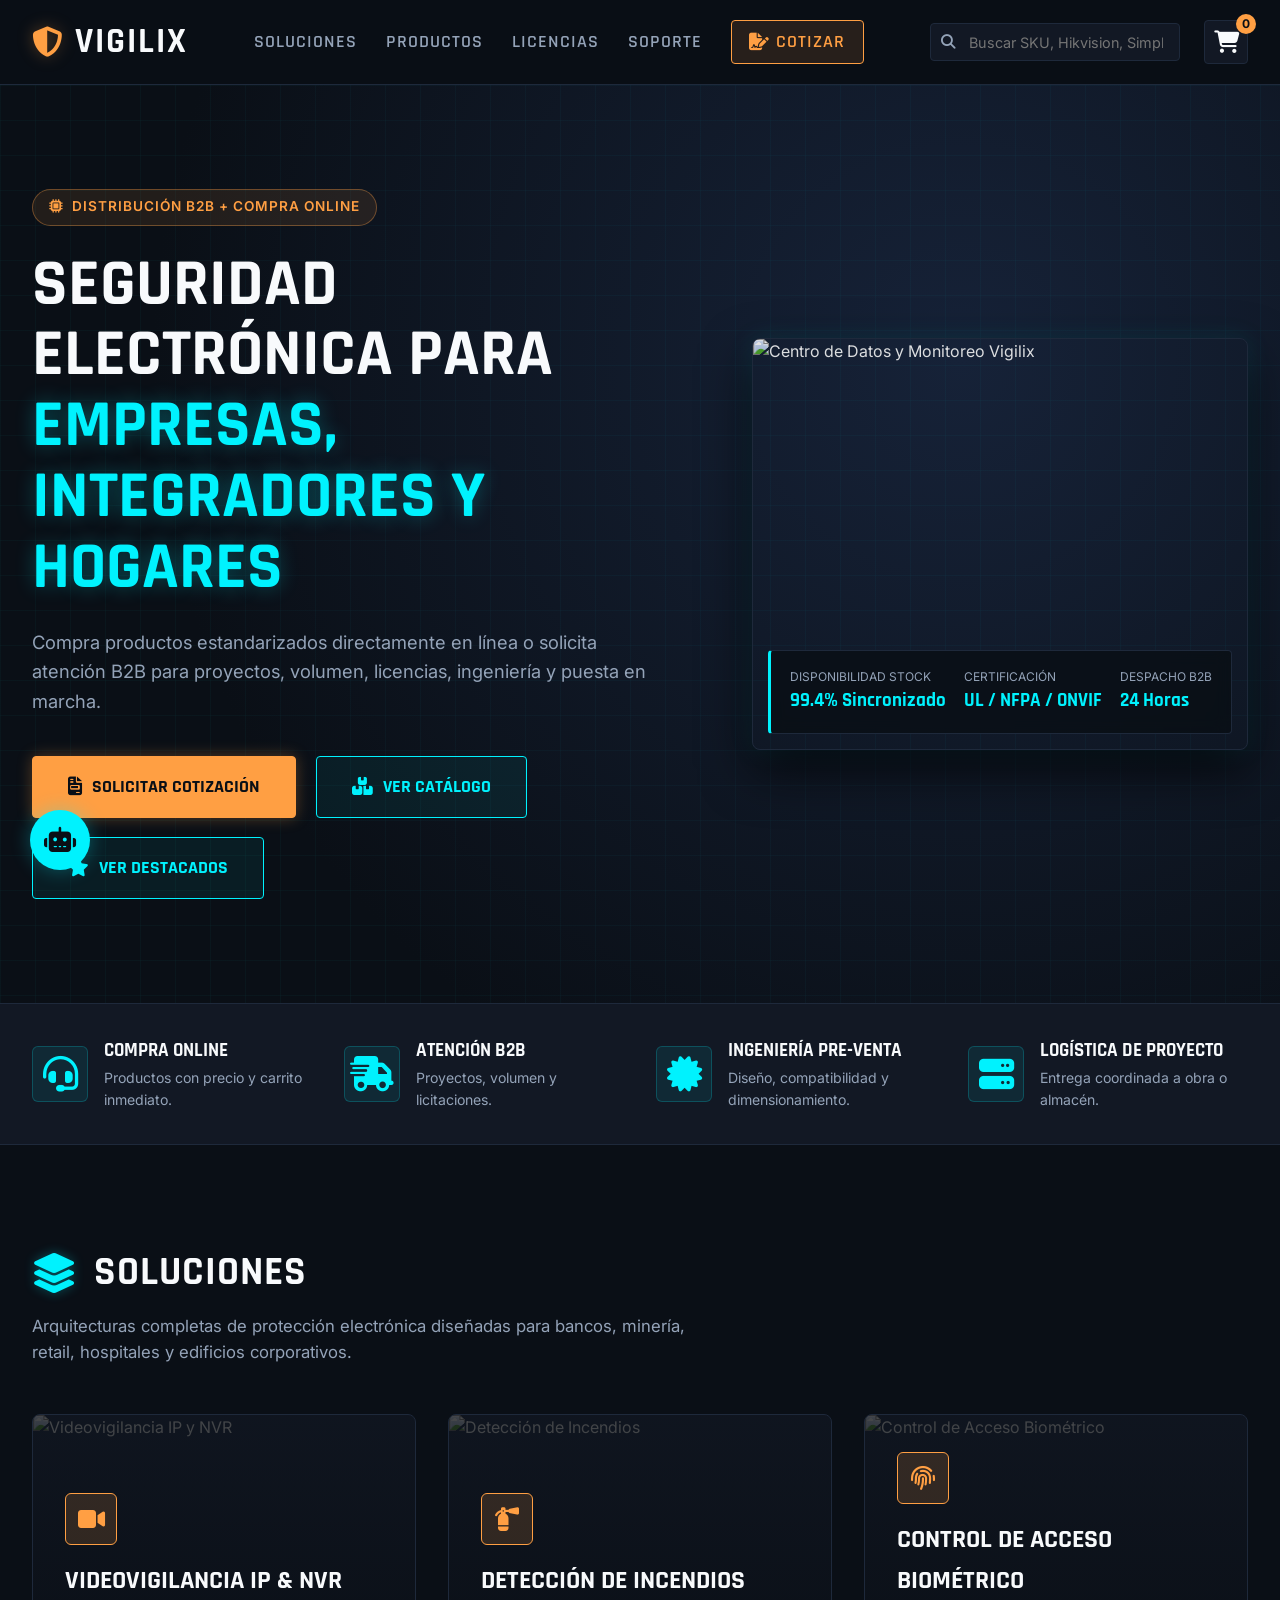
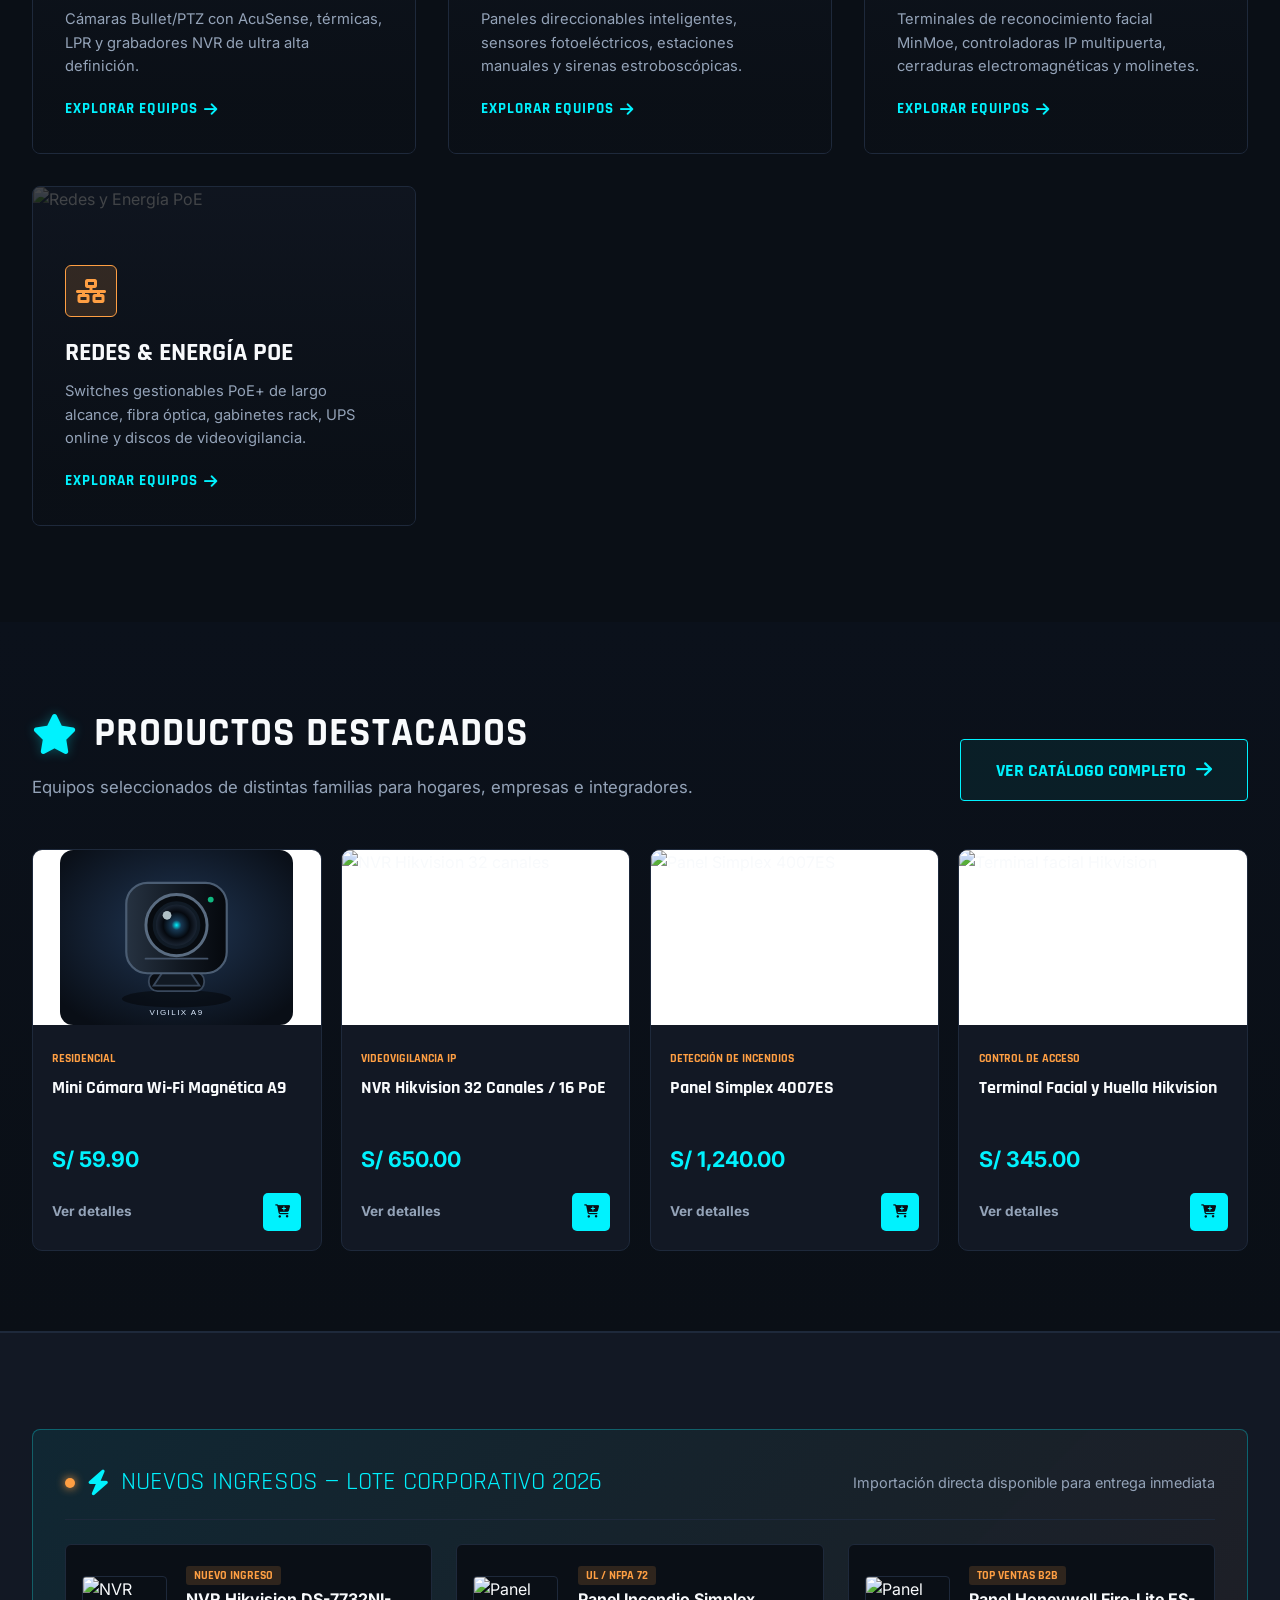
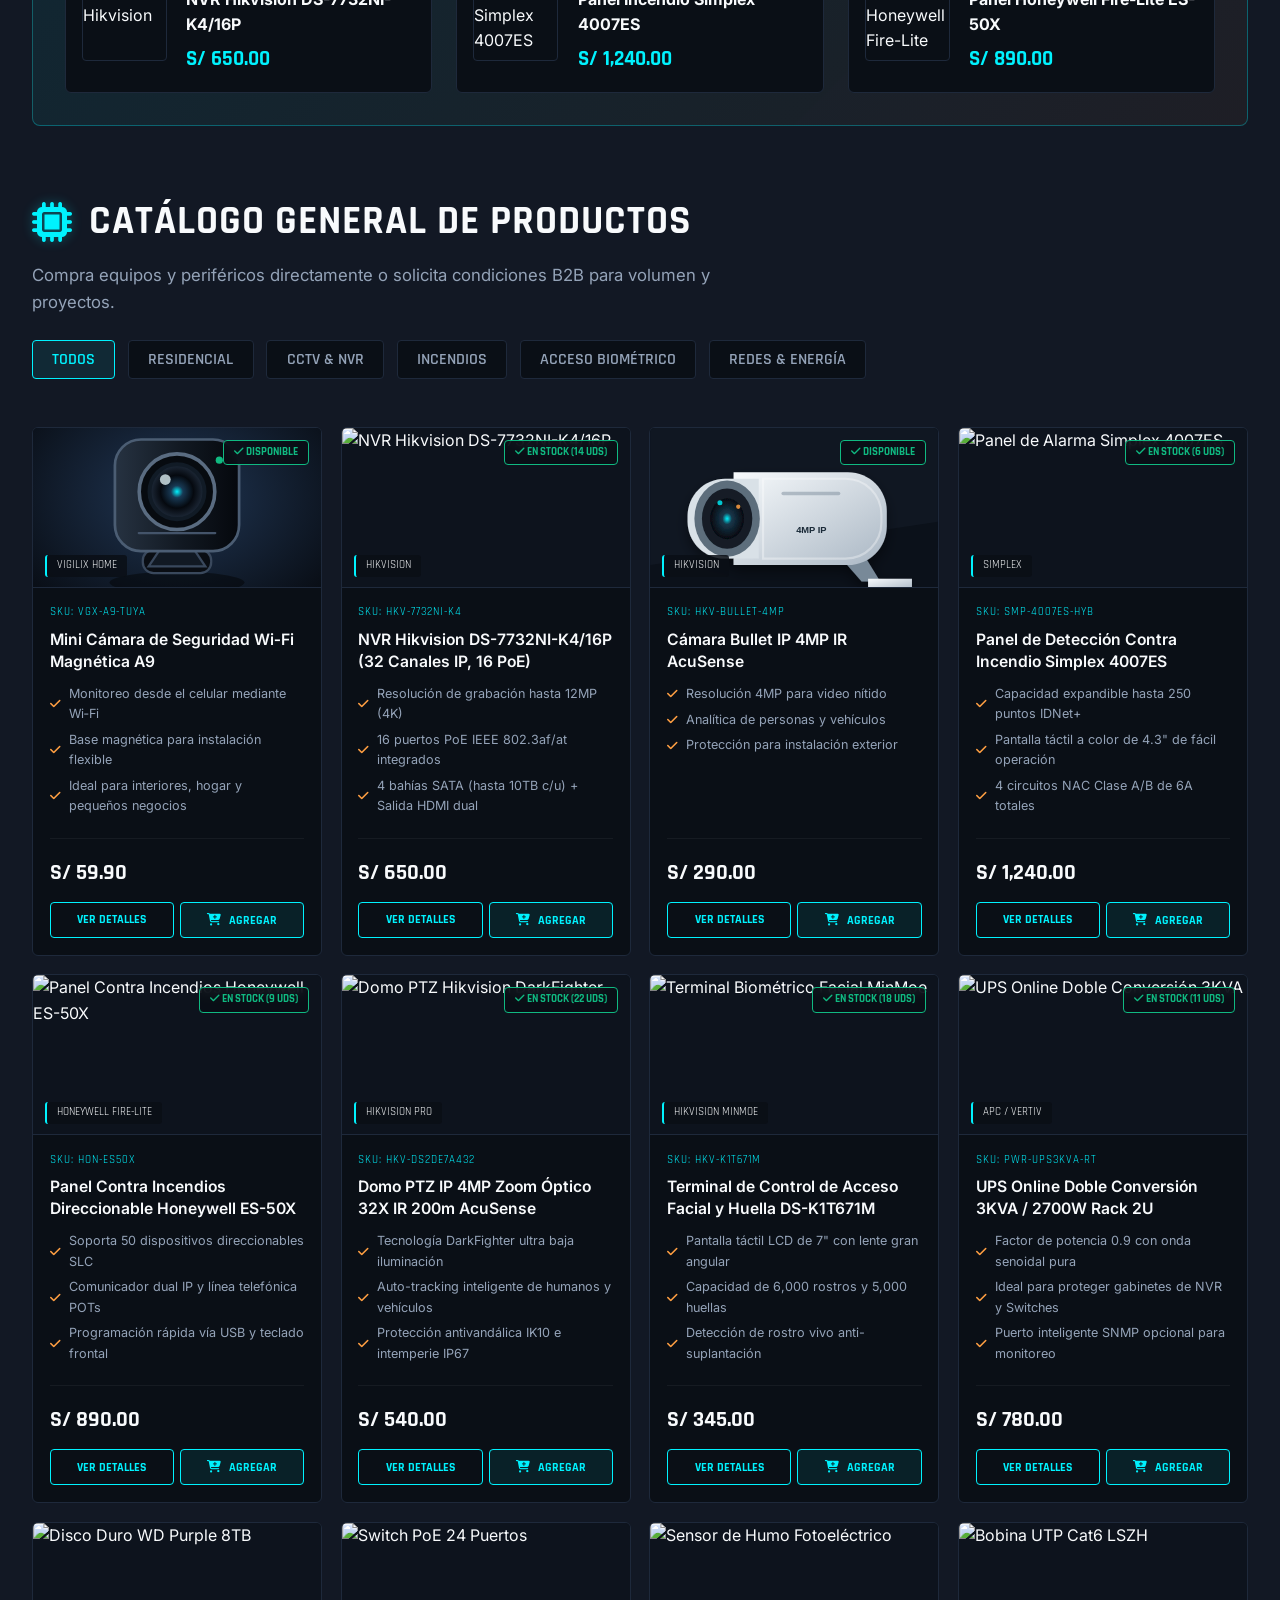
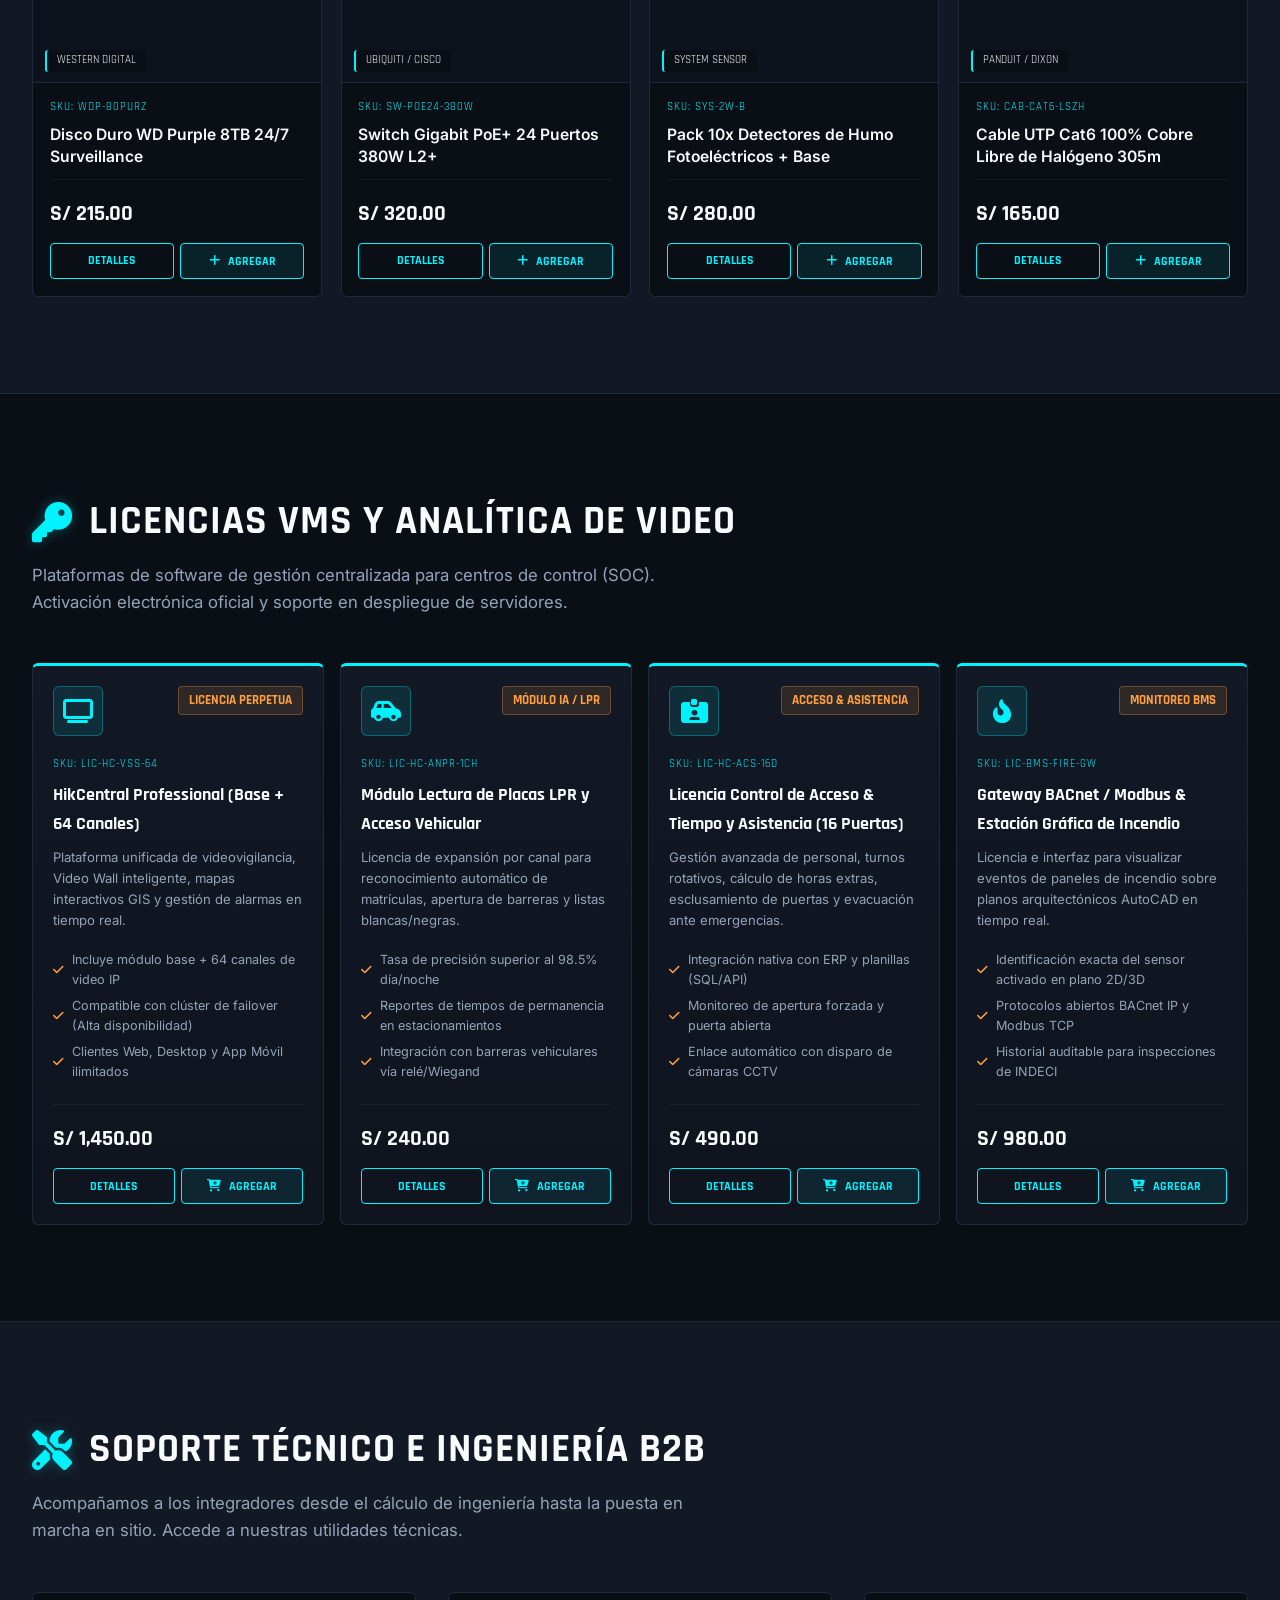
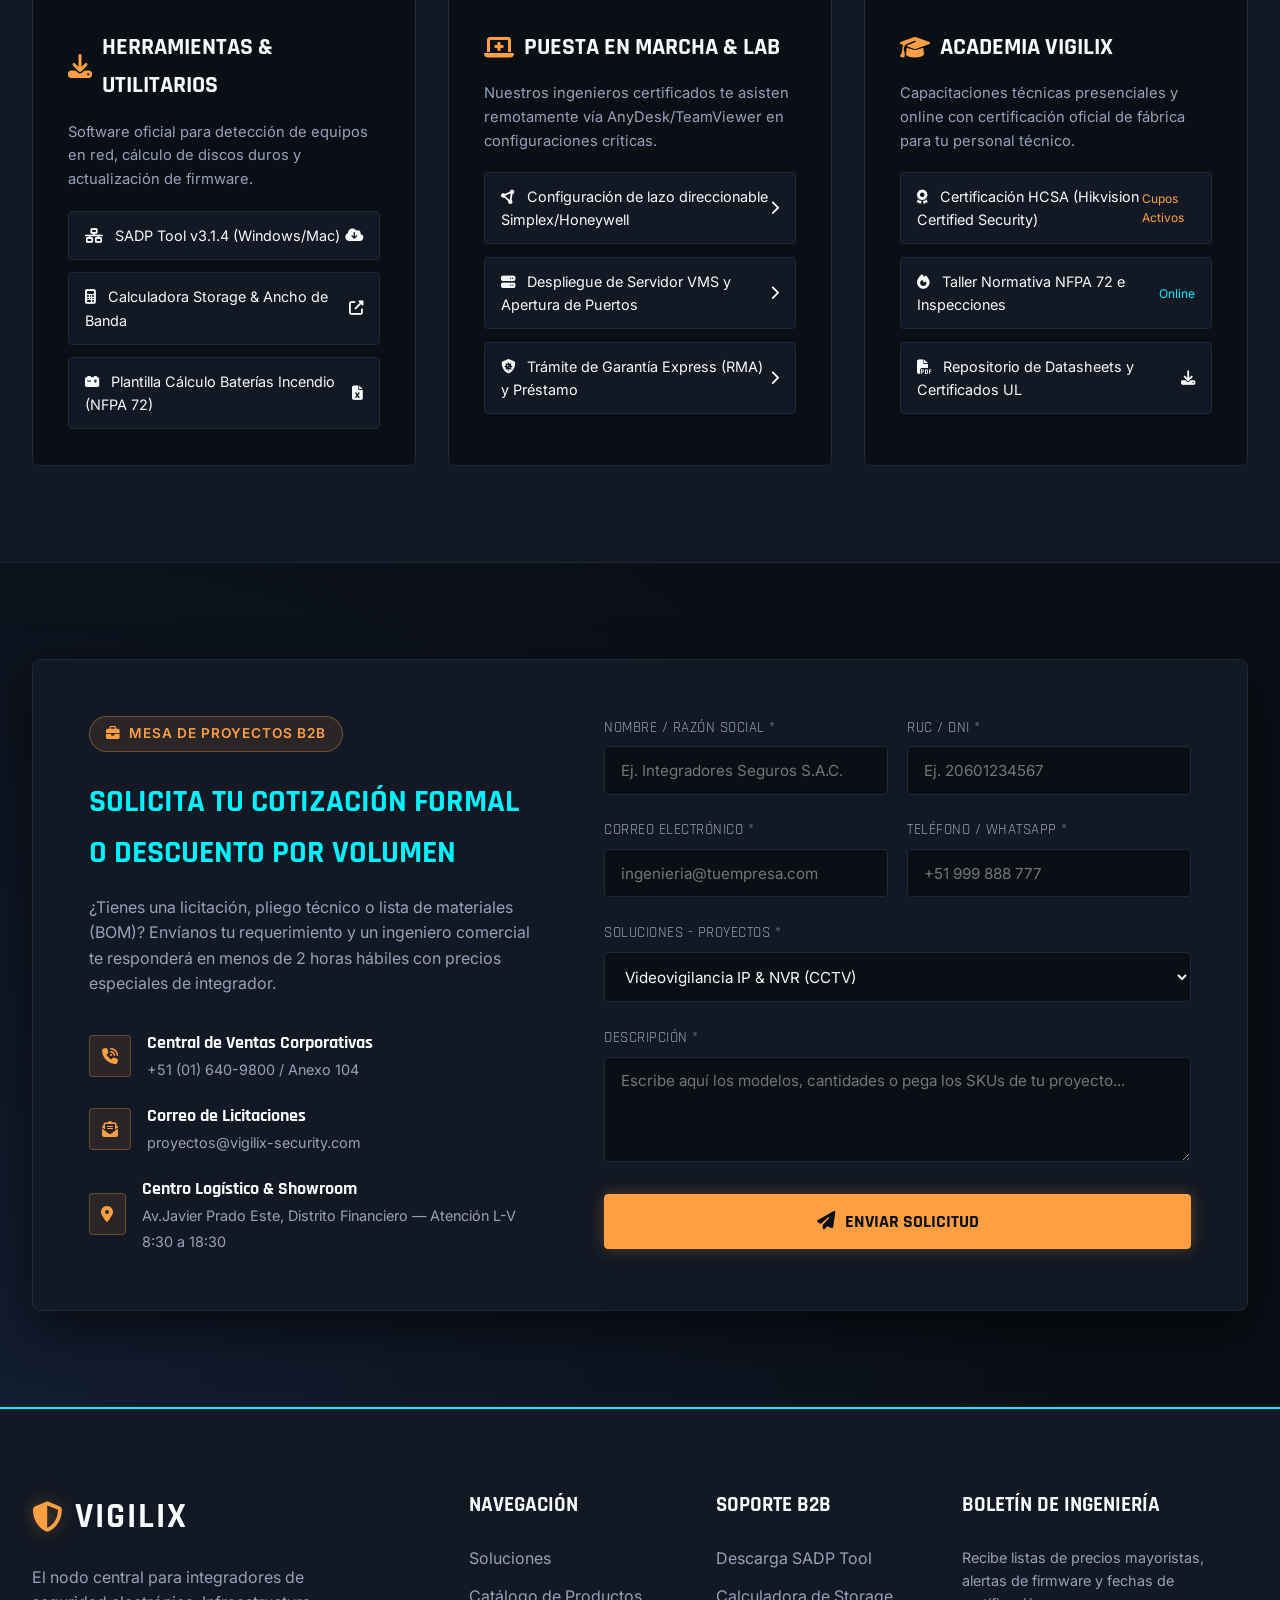
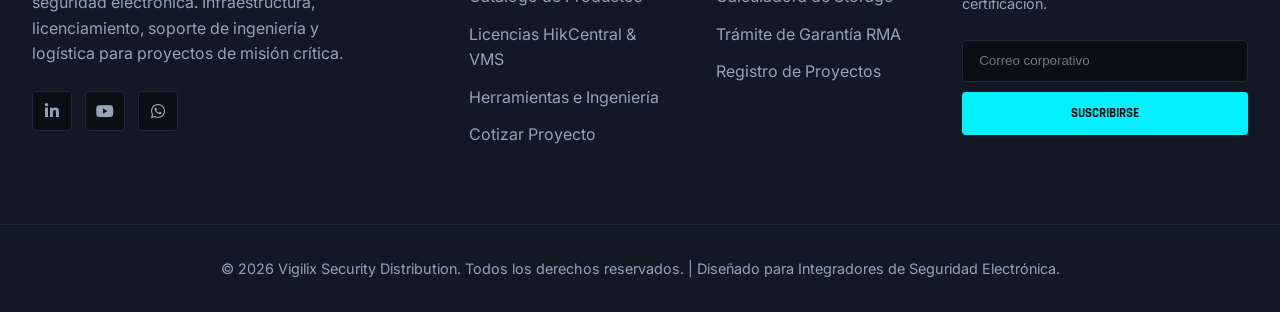
==== commit 08e3c990: "correcciones movil" ====
--- a/index.html
+++ b/index.html
@@ -1,31 +1,36 @@
 <!DOCTYPE html>
 <html lang="es">
+
 <head>
-    
-    <script async src="https://www.googletagmanager.com/gtm.js?id=GTM-5HQ9DHSM"></script>
-<script>
-  window.dataLayer = window.dataLayer || [];
-  function gtag(){dataLayer.push(arguments);}
-  gtag('js', new Date());
-</script>
-    
-    
+
+    <script async src="https://www.googletagmanager.com/gtm.js?id=GTM-WQHF4V39"></script>
+    <script>
+        window.dataLayer = window.dataLayer || [];
+        function gtag() { dataLayer.push(arguments); }
+        gtag('js', new Date());
+    </script>
+
+
     <meta charset="UTF-8">
     <meta name="viewport" content="width=device-width, initial-scale=1.0">
-    <meta name="description" content="Vigilix distribuye equipos de seguridad electrónica para compra online y desarrolla proyectos B2B de videovigilancia, incendios, acceso y redes en Perú.">
+    <meta name="description"
+        content="Vigilix distribuye equipos de seguridad electrónica para compra online y desarrolla proyectos B2B de videovigilancia, incendios, acceso y redes en Perú.">
     <title>Vigilix | Seguridad Electrónica B2B y Tienda Online</title>
 
     <!-- Google Fonts -->
     <link rel="preconnect" href="https://fonts.googleapis.com">
     <link rel="preconnect" href="https://fonts.gstatic.com" crossorigin>
-    <link href="https://fonts.googleapis.com/css2?family=Inter:wght@300;400;500;600;700&family=Rajdhani:wght@500;600;700&display=swap" rel="stylesheet">
-    
+    <link
+        href="https://fonts.googleapis.com/css2?family=Inter:wght@300;400;500;600;700&family=Rajdhani:wght@500;600;700&display=swap"
+        rel="stylesheet">
+
     <!-- FontAwesome -->
     <link rel="stylesheet" href="https://cdnjs.cloudflare.com/ajax/libs/font-awesome/6.4.0/css/all.min.css">
 
-    <link rel="stylesheet" href="index.css">
+    <link rel="stylesheet" href="index.css?v=20261124-7">
 </head>
-<body>
+
+<body class="home-page">
 
     <!-- 1. BARRA DE NAVEGACIÓN FUNCIONAL -->
     <header>
@@ -33,7 +38,7 @@
             <a href="#" class="logo">
                 <i class="fa-solid fa-shield-halved"></i> VIGILIX
             </a>
-            
+
             <nav class="nav-menu">
                 <a href="#soluciones">Soluciones</a>
                 <a href="#equipos">Productos</a>
@@ -47,13 +52,18 @@
                     <i class="fa-solid fa-search"></i>
                     <input type="text" id="search-input" placeholder="Buscar SKU, Hikvision, Simplex...">
                 </div>
-                <a href="carrito.html" class="cart-wrapper" title="Ir al Carrito">
+                <a href="carrito.html" class="cart-wrapper desktop-cart" title="Ir al Carrito">
                     <i class="fa-solid fa-cart-shopping"></i>
                     <div class="cart-counter" id="cart-counter">0</div>
                 </a>
             </div>
         </div>
     </header>
+
+    <a href="carrito.html" class="cart-wrapper mobile-cart" title="Ir al carrito" aria-label="Ir al carrito">
+        <i class="fa-solid fa-cart-shopping"></i>
+        <div class="cart-counter">0</div>
+    </a>
 
     <!-- HERO BANNER -->
     <section class="hero">
@@ -61,7 +71,8 @@
             <div class="hero-content">
                 <span class="badge-tech"><i class="fa-solid fa-microchip"></i> DISTRIBUCIÓN B2B + COMPRA ONLINE</span>
                 <h1>Seguridad electrónica para <span>empresas, integradores y hogares</span></h1>
-                <p>Compra productos estandarizados directamente en línea o solicita atención B2B para proyectos, volumen, licencias, ingeniería y puesta en marcha.</p>
+                <p>Compra productos estandarizados directamente en línea o solicita atención B2B para proyectos,
+                    volumen, licencias, ingeniería y puesta en marcha.</p>
                 <div class="hero-actions">
                     <a href="#cotizar" class="btn-primary">
                         <i class="fa-solid fa-file-invoice"></i> Solicitar Cotización
@@ -76,7 +87,8 @@
             </div>
 
             <div class="hero-visual">
-                <img src="https://images.unsplash.com/photo-1558494949-ef010cbdcc31?auto=format&fit=crop&w=1000&q=80" alt="Centro de Datos y Monitoreo Vigilix">
+                <img src="https://images.unsplash.com/photo-1558494949-ef010cbdcc31?auto=format&fit=crop&w=1000&q=80"
+                    alt="Centro de Datos y Monitoreo Vigilix">
                 <div class="hero-hud-overlay">
                     <div class="hud-stat">
                         <span>Disponibilidad Stock</span>
@@ -132,56 +144,68 @@
     <!-- SECCIÓN 1: SOLUCIONES -->
     <section id="soluciones" class="categories-section ">
         <div class="container">
-        <div class="section-header">
-            <h2><i class="fa-solid fa-layer-group"></i> Soluciones</h2>
-            <p>Arquitecturas completas de protección electrónica diseñadas para bancos, minería, retail, hospitales y edificios corporativos.</p>
-        </div>
-
-        <div class="cat-grid">
-            <!-- Solución 1 -->
-            <a href="#equipos" class="cat-card" onclick="filterProducts('cctv')">
-                <img class="cat-card-bg" src="https://images.unsplash.com/photo-1557597774-9d273605dfa9?auto=format&fit=crop&w=700&q=80" alt="Videovigilancia IP y NVR">
-                <div class="cat-card-content">
-                    <div class="cat-icon-badge"><i class="fa-solid fa-video"></i></div>
-                    <h3>Videovigilancia IP & NVR</h3>
-                    <p>Cámaras Bullet/PTZ con AcuSense, térmicas, LPR y grabadores NVR de ultra alta definición.</p>
-                    <span class="cat-link">Explorar Equipos <i class="fa-solid fa-arrow-right"></i></span>
-                </div>
-            </a>
-
-            <!-- Solución 2 -->
-            <a href="#equipos" class="cat-card" onclick="filterProducts('incendio')">
-                <img class="cat-card-bg" src="https://images.unsplash.com/photo-1581092160607-ee22621dd758?auto=format&fit=crop&w=700&q=80" alt="Detección de Incendios">
-                <div class="cat-card-content">
-                    <div class="cat-icon-badge"><i class="fa-solid fa-fire-extinguisher"></i></div>
-                    <h3>Detección de Incendios</h3>
-                    <p>Paneles direccionables inteligentes, sensores fotoeléctricos, estaciones manuales y sirenas estroboscópicas.</p>
-                    <span class="cat-link">Explorar Equipos <i class="fa-solid fa-arrow-right"></i></span>
-                </div>
-            </a>
-
-            <!-- Solución 3 -->
-            <a href="#equipos" class="cat-card" onclick="filterProducts('acceso')">
-                <img class="cat-card-bg" src="https://images.unsplash.com/photo-1563986768609-322da13575f3?auto=format&fit=crop&w=700&q=80" alt="Control de Acceso Biométrico">
-                <div class="cat-card-content">
-                    <div class="cat-icon-badge"><i class="fa-solid fa-fingerprint"></i></div>
-                    <h3>Control de Acceso Biométrico</h3>
-                    <p>Terminales de reconocimiento facial MinMoe, controladoras IP multipuerta, cerraduras electromagnéticas y molinetes.</p>
-                    <span class="cat-link">Explorar Equipos <i class="fa-solid fa-arrow-right"></i></span>
-                </div>
-            </a>
-
-            <!-- Solución 4 -->
-            <a href="#equipos" class="cat-card" onclick="filterProducts('redes')">
-                <img class="cat-card-bg" src="https://images.unsplash.com/photo-1544197150-b99a580bb7a8?auto=format&fit=crop&w=700&q=80" alt="Redes y Energía PoE">
-                <div class="cat-card-content">
-                    <div class="cat-icon-badge"><i class="fa-solid fa-network-wired"></i></div>
-                    <h3>Redes & Energía PoE</h3>
-                    <p>Switches gestionables PoE+ de largo alcance, fibra óptica, gabinetes rack, UPS online y discos de videovigilancia.</p>
-                    <span class="cat-link">Explorar Equipos <i class="fa-solid fa-arrow-right"></i></span>
-                </div>
-            </a>
-        </div>
+            <div class="section-header">
+                <h2><i class="fa-solid fa-layer-group"></i> Soluciones</h2>
+                <p>Arquitecturas completas de protección electrónica diseñadas para bancos, minería, retail, hospitales
+                    y edificios corporativos.</p>
+            </div>
+
+            <div class="cat-grid">
+                <!-- Solución 1 -->
+                <a href="#equipos" class="cat-card" onclick="filterProducts('cctv')">
+                    <img class="cat-card-bg"
+                        src="https://images.unsplash.com/photo-1557597774-9d273605dfa9?auto=format&fit=crop&w=700&q=80"
+                        alt="Videovigilancia IP y NVR">
+                    <div class="cat-card-content">
+                        <div class="cat-icon-badge"><i class="fa-solid fa-video"></i></div>
+                        <h3>Videovigilancia IP & NVR</h3>
+                        <p>Cámaras Bullet/PTZ con AcuSense, térmicas, LPR y grabadores NVR de ultra alta definición.</p>
+                        <span class="cat-link">Explorar Equipos <i class="fa-solid fa-arrow-right"></i></span>
+                    </div>
+                </a>
+
+                <!-- Solución 2 -->
+                <a href="#equipos" class="cat-card" onclick="filterProducts('incendio')">
+                    <img class="cat-card-bg"
+                        src="https://images.unsplash.com/photo-1581092160607-ee22621dd758?auto=format&fit=crop&w=700&q=80"
+                        alt="Detección de Incendios">
+                    <div class="cat-card-content">
+                        <div class="cat-icon-badge"><i class="fa-solid fa-fire-extinguisher"></i></div>
+                        <h3>Detección de Incendios</h3>
+                        <p>Paneles direccionables inteligentes, sensores fotoeléctricos, estaciones manuales y sirenas
+                            estroboscópicas.</p>
+                        <span class="cat-link">Explorar Equipos <i class="fa-solid fa-arrow-right"></i></span>
+                    </div>
+                </a>
+
+                <!-- Solución 3 -->
+                <a href="#equipos" class="cat-card" onclick="filterProducts('acceso')">
+                    <img class="cat-card-bg"
+                        src="https://images.unsplash.com/photo-1563986768609-322da13575f3?auto=format&fit=crop&w=700&q=80"
+                        alt="Control de Acceso Biométrico">
+                    <div class="cat-card-content">
+                        <div class="cat-icon-badge"><i class="fa-solid fa-fingerprint"></i></div>
+                        <h3>Control de Acceso Biométrico</h3>
+                        <p>Terminales de reconocimiento facial MinMoe, controladoras IP multipuerta, cerraduras
+                            electromagnéticas y molinetes.</p>
+                        <span class="cat-link">Explorar Equipos <i class="fa-solid fa-arrow-right"></i></span>
+                    </div>
+                </a>
+
+                <!-- Solución 4 -->
+                <a href="#equipos" class="cat-card" onclick="filterProducts('redes')">
+                    <img class="cat-card-bg"
+                        src="https://images.unsplash.com/photo-1544197150-b99a580bb7a8?auto=format&fit=crop&w=700&q=80"
+                        alt="Redes y Energía PoE">
+                    <div class="cat-card-content">
+                        <div class="cat-icon-badge"><i class="fa-solid fa-network-wired"></i></div>
+                        <h3>Redes & Energía PoE</h3>
+                        <p>Switches gestionables PoE+ de largo alcance, fibra óptica, gabinetes rack, UPS online y
+                            discos de videovigilancia.</p>
+                        <span class="cat-link">Explorar Equipos <i class="fa-solid fa-arrow-right"></i></span>
+                    </div>
+                </a>
+            </div>
         </div>
     </section>
 
@@ -189,14 +213,56 @@
     <section id="destacados" class="featured-section">
         <div class="container">
             <div class="section-header-row">
-                <div class="section-header" style="margin-bottom:0"><h2><i class="fa-solid fa-star"></i> Productos destacados</h2><p>Equipos seleccionados de distintas familias para hogares, empresas e integradores.</p></div>
+                <div class="section-header" style="margin-bottom:0">
+                    <h2><i class="fa-solid fa-star"></i> Productos destacados</h2>
+                    <p>Equipos seleccionados de distintas familias para hogares, empresas e integradores.</p>
+                </div>
                 <a href="#equipos" class="btn-outline">Ver catálogo completo <i class="fa-solid fa-arrow-right"></i></a>
             </div>
             <div class="featured-grid">
-                <article class="featured-card"><a href="producto.html?sku=VGX-A9-TUYA"><img src="assets/a9-camera.svg" alt="Mini Cámara Wi-Fi A9"></a><div><span>Residencial</span><h3><a href="producto.html?sku=VGX-A9-TUYA">Mini Cámara Wi‑Fi Magnética A9</a></h3><strong>S/ 59.90</strong><div class="featured-actions"><a href="producto.html?sku=VGX-A9-TUYA">Ver detalles</a><button onclick="addProductToCart('VGX-A9-TUYA')"><i class="fa-solid fa-cart-plus"></i></button></div></div></article>
-                <article class="featured-card"><a href="producto.html?sku=HKV-7732NI-K4"><img src="https://assets.hikvision.com/prd/normal/all/image/m000000603/MB-202Y-P-HIKVISION.png" alt="NVR Hikvision 32 canales"></a><div><span>Videovigilancia IP</span><h3><a href="producto.html?sku=HKV-7732NI-K4">NVR Hikvision 32 Canales / 16 PoE</a></h3><strong>S/ 650.00</strong><div class="featured-actions"><a href="producto.html?sku=HKV-7732NI-K4">Ver detalles</a><button onclick="addProductToCart('HKV-7732NI-K4')"><i class="fa-solid fa-cart-plus"></i></button></div></div></article>
-                <article class="featured-card"><a href="producto.html?sku=SMP-4007ES-HYB"><img src="https://encrypted-tbn0.gstatic.com/images?q=tbn:ANd9GcQ_UsgTMuZECKRhTvej78eWqLyGc1swAM_NRDuuwPqqQqcWkK6XRrrnFOA&s=10" alt="Panel Simplex 4007ES"></a><div><span>Detección de incendios</span><h3><a href="producto.html?sku=SMP-4007ES-HYB">Panel Simplex 4007ES</a></h3><strong>S/ 1,240.00</strong><div class="featured-actions"><a href="producto.html?sku=SMP-4007ES-HYB">Ver detalles</a><button onclick="addProductToCart('SMP-4007ES-HYB')"><i class="fa-solid fa-cart-plus"></i></button></div></div></article>
-                <article class="featured-card"><a href="producto.html?sku=HKV-K1T671M"><img src="https://encrypted-tbn0.gstatic.com/images?q=tbn:ANd9GcSEcwZbg44_rZ1yMgXa4TovryMFl-VK512ih0I3dj1omKfKEvcgT95wOKw6&s=10" alt="Terminal facial Hikvision"></a><div><span>Control de acceso</span><h3><a href="producto.html?sku=HKV-K1T671M">Terminal Facial y Huella Hikvision</a></h3><strong>S/ 345.00</strong><div class="featured-actions"><a href="producto.html?sku=HKV-K1T671M">Ver detalles</a><button onclick="addProductToCart('HKV-K1T671M')"><i class="fa-solid fa-cart-plus"></i></button></div></div></article>
+                <article class="featured-card"><a href="producto.html?sku=VGX-A9-TUYA"><img src="assets/a9-camera.svg"
+                            alt="Mini Cámara Wi-Fi A9"></a>
+                    <div><span>Residencial</span>
+                        <h3><a href="producto.html?sku=VGX-A9-TUYA">Mini Cámara Wi‑Fi Magnética A9</a></h3><strong>S/
+                            59.90</strong>
+                        <div class="featured-actions"><a href="producto.html?sku=VGX-A9-TUYA">Ver detalles</a><button
+                                onclick="addProductToCart('VGX-A9-TUYA')"><i class="fa-solid fa-cart-plus"></i></button>
+                        </div>
+                    </div>
+                </article>
+                <article class="featured-card"><a href="producto.html?sku=HKV-7732NI-K4"><img
+                            src="https://assets.hikvision.com/prd/normal/all/image/m000000603/MB-202Y-P-HIKVISION.png"
+                            alt="NVR Hikvision 32 canales"></a>
+                    <div><span>Videovigilancia IP</span>
+                        <h3><a href="producto.html?sku=HKV-7732NI-K4">NVR Hikvision 32 Canales / 16 PoE</a></h3>
+                        <strong>S/ 650.00</strong>
+                        <div class="featured-actions"><a href="producto.html?sku=HKV-7732NI-K4">Ver detalles</a><button
+                                onclick="addProductToCart('HKV-7732NI-K4')"><i
+                                    class="fa-solid fa-cart-plus"></i></button></div>
+                    </div>
+                </article>
+                <article class="featured-card"><a href="producto.html?sku=SMP-4007ES-HYB"><img
+                            src="https://encrypted-tbn0.gstatic.com/images?q=tbn:ANd9GcQ_UsgTMuZECKRhTvej78eWqLyGc1swAM_NRDuuwPqqQqcWkK6XRrrnFOA&s=10"
+                            alt="Panel Simplex 4007ES"></a>
+                    <div><span>Detección de incendios</span>
+                        <h3><a href="producto.html?sku=SMP-4007ES-HYB">Panel Simplex 4007ES</a></h3><strong>S/
+                            1,240.00</strong>
+                        <div class="featured-actions"><a href="producto.html?sku=SMP-4007ES-HYB">Ver detalles</a><button
+                                onclick="addProductToCart('SMP-4007ES-HYB')"><i
+                                    class="fa-solid fa-cart-plus"></i></button></div>
+                    </div>
+                </article>
+                <article class="featured-card"><a href="producto.html?sku=HKV-K1T671M"><img
+                            src="https://encrypted-tbn0.gstatic.com/images?q=tbn:ANd9GcSEcwZbg44_rZ1yMgXa4TovryMFl-VK512ih0I3dj1omKfKEvcgT95wOKw6&s=10"
+                            alt="Terminal facial Hikvision"></a>
+                    <div><span>Control de acceso</span>
+                        <h3><a href="producto.html?sku=HKV-K1T671M">Terminal Facial y Huella Hikvision</a></h3>
+                        <strong>S/ 345.00</strong>
+                        <div class="featured-actions"><a href="producto.html?sku=HKV-K1T671M">Ver detalles</a><button
+                                onclick="addProductToCart('HKV-K1T671M')"><i class="fa-solid fa-cart-plus"></i></button>
+                        </div>
+                    </div>
+                </article>
             </div>
         </div>
     </section>
@@ -204,7 +270,7 @@
     <!-- SECCIÓN 2: EQUIPOS Y NUEVOS INGRESOS -->
     <section id="equipos" class="products-section">
         <div class="container">
-            
+
             <!-- Franja Destacada de Nuevos Ingresos -->
             <div class="new-arrivals-strip">
                 <div class="strip-header">
@@ -212,12 +278,14 @@
                         <span class="pulse-dot"></span>
                         <i class="fa-solid fa-bolt"></i> Nuevos Ingresos — Lote Corporativo 2026
                     </div>
-                    <span style="font-size: 0.9rem; color: var(--text-secondary);">Importación directa disponible para entrega inmediata</span>
+                    <span style="font-size: 0.9rem; color: var(--text-secondary);">Importación directa disponible para
+                        entrega inmediata</span>
                 </div>
 
                 <div class="arrivals-mini-grid">
                     <div class="arrival-item">
-                        <img src="https://images.unsplash.com/photo-1591799264318-7e6ef8ddb7ea?auto=format&fit=crop&w=300&q=80" alt="NVR Hikvision">
+                        <img src="https://images.unsplash.com/photo-1591799264318-7e6ef8ddb7ea?auto=format&fit=crop&w=300&q=80"
+                            alt="NVR Hikvision">
                         <div class="arrival-info">
                             <span class="tag-new">Nuevo Ingreso</span>
                             <h4>NVR Hikvision DS-7732NI-K4/16P</h4>
@@ -226,7 +294,8 @@
                     </div>
 
                     <div class="arrival-item">
-                        <img src="https://images.unsplash.com/photo-1518770660439-4636190af475?auto=format&fit=crop&w=300&q=80" alt="Panel Simplex 4007ES">
+                        <img src="https://images.unsplash.com/photo-1518770660439-4636190af475?auto=format&fit=crop&w=300&q=80"
+                            alt="Panel Simplex 4007ES">
                         <div class="arrival-info">
                             <span class="tag-new">UL / NFPA 72</span>
                             <h4>Panel Incendio Simplex 4007ES</h4>
@@ -235,7 +304,8 @@
                     </div>
 
                     <div class="arrival-item">
-                        <img src="https://images.unsplash.com/photo-1526374965328-7f61d4dc18c5?auto=format&fit=crop&w=300&q=80" alt="Panel Honeywell Fire-Lite">
+                        <img src="https://images.unsplash.com/photo-1526374965328-7f61d4dc18c5?auto=format&fit=crop&w=300&q=80"
+                            alt="Panel Honeywell Fire-Lite">
                         <div class="arrival-info">
                             <span class="tag-new">Top Ventas B2B</span>
                             <h4>Panel Honeywell Fire-Lite ES-50X</h4>
@@ -249,7 +319,8 @@
             <div class="section-header-row">
                 <div class="section-header" style="margin-bottom: 0;">
                     <h2><i class="fa-solid fa-microchip"></i> Catálogo General de Productos</h2>
-                    <p>Compra equipos y periféricos directamente o solicita condiciones B2B para volumen y proyectos.</p>
+                    <p>Compra equipos y periféricos directamente o solicita condiciones B2B para volumen y proyectos.
+                    </p>
                 </div>
 
                 <div class="filter-tabs">
@@ -261,19 +332,21 @@
                     <button class="filter-btn" onclick="filterProducts('redes', this)">Redes & Energía</button>
                 </div>
             </div>
-            
+
             <!-- Grid Principal de Equipos -->
             <div class="prod-grid" id="main-catalog">
                 <!-- Producto residencial: Mini Cámara A9 -->
                 <article class="product-card" data-category="residencial">
                     <div class="prod-image">
-                        <a href="producto.html?sku=VGX-A9-TUYA"><img src="assets/a9-camera.svg" alt="Mini Cámara de Seguridad Wi‑Fi Magnética A9"></a>
+                        <a href="producto.html?sku=VGX-A9-TUYA"><img src="assets/a9-camera.svg"
+                                alt="Mini Cámara de Seguridad Wi‑Fi Magnética A9"></a>
                         <span class="stock-badge"><i class="fa-solid fa-check"></i> Disponible</span>
                         <span class="brand-pill">VIGILIX HOME</span>
                     </div>
                     <div class="prod-details">
                         <span class="prod-sku">SKU: VGX-A9-TUYA</span>
-                        <h3 class="prod-title"><a href="producto.html?sku=VGX-A9-TUYA">Mini Cámara de Seguridad Wi‑Fi Magnética A9</a></h3>
+                        <h3 class="prod-title"><a href="producto.html?sku=VGX-A9-TUYA">Mini Cámara de Seguridad Wi‑Fi
+                                Magnética A9</a></h3>
                         <ul class="prod-features">
                             <li><i class="fa-solid fa-check"></i> Monitoreo desde el celular mediante Wi‑Fi</li>
                             <li><i class="fa-solid fa-check"></i> Base magnética para instalación flexible</li>
@@ -283,7 +356,8 @@
                             <span class="prod-price">S/ 59.90</span>
                             <div class="catalog-actions">
                                 <a class="btn-detail" href="producto.html?sku=VGX-A9-TUYA">Ver detalles</a>
-                                <button class="btn-add" onclick="addProductToCart('VGX-A9-TUYA')"><i class="fa-solid fa-cart-plus"></i> Agregar</button>
+                                <button class="btn-add" onclick="addProductToCart('VGX-A9-TUYA')"><i
+                                        class="fa-solid fa-cart-plus"></i> Agregar</button>
                             </div>
                         </div>
                     </div>
@@ -292,47 +366,77 @@
                 <!-- Producto 1: Hikvision NVR -->
                 <article class="product-card" data-category="cctv">
                     <div class="prod-image">
-                        <img src="https://assets.hikvision.com/prd/normal/all/image/m000000603/MB-202Y-P-HIKVISION.png" alt="NVR Hikvision DS-7732NI-K4/16P">
+                        <img src="https://assets.hikvision.com/prd/normal/all/image/m000000603/MB-202Y-P-HIKVISION.png"
+                            alt="NVR Hikvision DS-7732NI-K4/16P">
                         <span class="stock-badge"><i class="fa-solid fa-check"></i> En Stock (14 uds)</span>
                         <span class="brand-pill">HIKVISION</span>
                     </div>
                     <div class="prod-details">
                         <span class="prod-sku">SKU: HKV-7732NI-K4</span>
-                        <h3 class="prod-title"><a href="producto.html?sku=HKV-7732NI-K4">NVR Hikvision DS-7732NI-K4/16P (32 Canales IP, 16 PoE)</a></h3>
+                        <h3 class="prod-title"><a href="producto.html?sku=HKV-7732NI-K4">NVR Hikvision DS-7732NI-K4/16P
+                                (32 Canales IP, 16 PoE)</a></h3>
                         <ul class="prod-features">
                             <li><i class="fa-solid fa-check"></i> Resolución de grabación hasta 12MP (4K)</li>
                             <li><i class="fa-solid fa-check"></i> 16 puertos PoE IEEE 802.3af/at integrados</li>
                             <li><i class="fa-solid fa-check"></i> 4 bahías SATA (hasta 10TB c/u) + Salida HDMI dual</li>
                         </ul>
                         <div class="prod-footer">
-                            <span class="prod-price">S/ 650.00</span><div class="catalog-actions"><a class="btn-detail" href="producto.html?sku=HKV-7732NI-K4">Ver detalles</a><button class="btn-add" onclick="addProductToCart('HKV-7732NI-K4')"><i class="fa-solid fa-cart-plus"></i> Agregar</button></div>
+                            <span class="prod-price">S/ 650.00</span>
+                            <div class="catalog-actions"><a class="btn-detail"
+                                    href="producto.html?sku=HKV-7732NI-K4">Ver detalles</a><button class="btn-add"
+                                    onclick="addProductToCart('HKV-7732NI-K4')"><i class="fa-solid fa-cart-plus"></i>
+                                    Agregar</button></div>
                         </div>
                     </div>
                 </article>
 
                 <!-- Producto adicional: Cámara Bullet -->
                 <article class="product-card" data-category="cctv">
-                    <div class="prod-image"><img src="assets/camera-bullet.svg" alt="Cámara Bullet IP 4MP AcuSense"><span class="stock-badge"><i class="fa-solid fa-check"></i> Disponible</span><span class="brand-pill">HIKVISION</span></div>
-                    <div class="prod-details"><span class="prod-sku">SKU: HKV-BULLET-4MP</span><h3 class="prod-title"><a href="producto.html?sku=HKV-BULLET-4MP">Cámara Bullet IP 4MP IR AcuSense</a></h3><ul class="prod-features"><li><i class="fa-solid fa-check"></i> Resolución 4MP para video nítido</li><li><i class="fa-solid fa-check"></i> Analítica de personas y vehículos</li><li><i class="fa-solid fa-check"></i> Protección para instalación exterior</li></ul><div class="prod-footer"><span class="prod-price">S/ 290.00</span><div class="catalog-actions"><a class="btn-detail" href="producto.html?sku=HKV-BULLET-4MP">Ver detalles</a><button class="btn-add" onclick="addProductToCart('HKV-BULLET-4MP')"><i class="fa-solid fa-cart-plus"></i> Agregar</button></div></div></div>
+                    <div class="prod-image"><img src="assets/camera-bullet.svg"
+                            alt="Cámara Bullet IP 4MP AcuSense"><span class="stock-badge"><i
+                                class="fa-solid fa-check"></i> Disponible</span><span
+                            class="brand-pill">HIKVISION</span></div>
+                    <div class="prod-details"><span class="prod-sku">SKU: HKV-BULLET-4MP</span>
+                        <h3 class="prod-title"><a href="producto.html?sku=HKV-BULLET-4MP">Cámara Bullet IP 4MP IR
+                                AcuSense</a></h3>
+                        <ul class="prod-features">
+                            <li><i class="fa-solid fa-check"></i> Resolución 4MP para video nítido</li>
+                            <li><i class="fa-solid fa-check"></i> Analítica de personas y vehículos</li>
+                            <li><i class="fa-solid fa-check"></i> Protección para instalación exterior</li>
+                        </ul>
+                        <div class="prod-footer"><span class="prod-price">S/ 290.00</span>
+                            <div class="catalog-actions"><a class="btn-detail"
+                                    href="producto.html?sku=HKV-BULLET-4MP">Ver detalles</a><button class="btn-add"
+                                    onclick="addProductToCart('HKV-BULLET-4MP')"><i class="fa-solid fa-cart-plus"></i>
+                                    Agregar</button></div>
+                        </div>
+                    </div>
                 </article>
 
                 <!-- Producto 2: Panel Simplex -->
                 <article class="product-card" data-category="incendio">
                     <div class="prod-image">
-                        <img src="https://encrypted-tbn0.gstatic.com/images?q=tbn:ANd9GcQ_UsgTMuZECKRhTvej78eWqLyGc1swAM_NRDuuwPqqQqcWkK6XRrrnFOA&s=10auto=format&fit=crop&w=600&q=80" alt="Panel de Alarma Simplex 4007ES">
+                        <img src="https://encrypted-tbn0.gstatic.com/images?q=tbn:ANd9GcQ_UsgTMuZECKRhTvej78eWqLyGc1swAM_NRDuuwPqqQqcWkK6XRrrnFOA&s=10auto=format&fit=crop&w=600&q=80"
+                            alt="Panel de Alarma Simplex 4007ES">
                         <span class="stock-badge"><i class="fa-solid fa-check"></i> En Stock (6 uds)</span>
                         <span class="brand-pill">SIMPLEX</span>
                     </div>
                     <div class="prod-details">
                         <span class="prod-sku">SKU: SMP-4007ES-HYB</span>
-                        <h3 class="prod-title"><a href="producto.html?sku=SMP-4007ES-HYB">Panel de Detección Contra Incendio Simplex 4007ES</a></h3>
+                        <h3 class="prod-title"><a href="producto.html?sku=SMP-4007ES-HYB">Panel de Detección Contra
+                                Incendio Simplex 4007ES</a></h3>
                         <ul class="prod-features">
                             <li><i class="fa-solid fa-check"></i> Capacidad expandible hasta 250 puntos IDNet+</li>
-                            <li><i class="fa-solid fa-check"></i> Pantalla táctil a color de 4.3" de fácil operación</li>
+                            <li><i class="fa-solid fa-check"></i> Pantalla táctil a color de 4.3" de fácil operación
+                            </li>
                             <li><i class="fa-solid fa-check"></i> 4 circuitos NAC Clase A/B de 6A totales</li>
                         </ul>
                         <div class="prod-footer">
-                            <span class="prod-price">S/ 1,240.00</span><div class="catalog-actions"><a class="btn-detail" href="producto.html?sku=SMP-4007ES-HYB">Ver detalles</a><button class="btn-add" onclick="addProductToCart('SMP-4007ES-HYB')"><i class="fa-solid fa-cart-plus"></i> Agregar</button></div>
+                            <span class="prod-price">S/ 1,240.00</span>
+                            <div class="catalog-actions"><a class="btn-detail"
+                                    href="producto.html?sku=SMP-4007ES-HYB">Ver detalles</a><button class="btn-add"
+                                    onclick="addProductToCart('SMP-4007ES-HYB')"><i class="fa-solid fa-cart-plus"></i>
+                                    Agregar</button></div>
                         </div>
                     </div>
                 </article>
@@ -340,20 +444,25 @@
                 <!-- Producto 3: Panel Honeywell -->
                 <article class="product-card" data-category="incendio">
                     <div class="prod-image">
-                        <img src="https://encrypted-tbn0.gstatic.com/images?q=tbn:ANd9GcTvbtFUKK5K2234jHR8rZ2BtLofrzcdCIwUUvlPnyzM0DjzGlREkfSF9KI&s=10auto=format&fit=crop&w=600&q=80" alt="Panel Contra Incendios Honeywell ES-50X">
+                        <img src="https://encrypted-tbn0.gstatic.com/images?q=tbn:ANd9GcTvbtFUKK5K2234jHR8rZ2BtLofrzcdCIwUUvlPnyzM0DjzGlREkfSF9KI&s=10auto=format&fit=crop&w=600&q=80"
+                            alt="Panel Contra Incendios Honeywell ES-50X">
                         <span class="stock-badge"><i class="fa-solid fa-check"></i> En Stock (9 uds)</span>
                         <span class="brand-pill">HONEYWELL FIRE-LITE</span>
                     </div>
                     <div class="prod-details">
                         <span class="prod-sku">SKU: HON-ES50X</span>
-                        <h3 class="prod-title"><a href="producto.html?sku=HON-ES50X">Panel Contra Incendios Direccionable Honeywell ES-50X</a></h3>
+                        <h3 class="prod-title"><a href="producto.html?sku=HON-ES50X">Panel Contra Incendios
+                                Direccionable Honeywell ES-50X</a></h3>
                         <ul class="prod-features">
                             <li><i class="fa-solid fa-check"></i> Soporta 50 dispositivos direccionables SLC</li>
                             <li><i class="fa-solid fa-check"></i> Comunicador dual IP y línea telefónica POTs</li>
                             <li><i class="fa-solid fa-check"></i> Programación rápida vía USB y teclado frontal</li>
                         </ul>
                         <div class="prod-footer">
-                            <span class="prod-price">S/ 890.00</span><div class="catalog-actions"><a class="btn-detail" href="producto.html?sku=HON-ES50X">Ver detalles</a><button class="btn-add" onclick="addProductToCart('HON-ES50X')"><i class="fa-solid fa-cart-plus"></i> Agregar</button></div>
+                            <span class="prod-price">S/ 890.00</span>
+                            <div class="catalog-actions"><a class="btn-detail" href="producto.html?sku=HON-ES50X">Ver
+                                    detalles</a><button class="btn-add" onclick="addProductToCart('HON-ES50X')"><i
+                                        class="fa-solid fa-cart-plus"></i> Agregar</button></div>
                         </div>
                     </div>
                 </article>
@@ -361,20 +470,26 @@
                 <!-- Producto 4: Cámara PTZ AcuSense -->
                 <article class="product-card" data-category="cctv">
                     <div class="prod-image">
-                        <img src="https://encrypted-tbn0.gstatic.com/images?q=tbn:ANd9GcT8hW-IW3ceJwrx6XHav7Jojji8SwswsZbFc7oAiCx2p1b7No6F2QsMjafk&s=10auto=format&fit=crop&w=600&q=80" alt="Domo PTZ Hikvision DarkFighter">
+                        <img src="https://encrypted-tbn0.gstatic.com/images?q=tbn:ANd9GcT8hW-IW3ceJwrx6XHav7Jojji8SwswsZbFc7oAiCx2p1b7No6F2QsMjafk&s=10auto=format&fit=crop&w=600&q=80"
+                            alt="Domo PTZ Hikvision DarkFighter">
                         <span class="stock-badge"><i class="fa-solid fa-check"></i> En Stock (22 uds)</span>
                         <span class="brand-pill">HIKVISION PRO</span>
                     </div>
                     <div class="prod-details">
                         <span class="prod-sku">SKU: HKV-DS2DE7A432</span>
-                        <h3 class="prod-title"><a href="producto.html?sku=HKV-DS2DE7A432">Domo PTZ IP 4MP Zoom Óptico 32X IR 200m AcuSense</a></h3>
+                        <h3 class="prod-title"><a href="producto.html?sku=HKV-DS2DE7A432">Domo PTZ IP 4MP Zoom Óptico
+                                32X IR 200m AcuSense</a></h3>
                         <ul class="prod-features">
                             <li><i class="fa-solid fa-check"></i> Tecnología DarkFighter ultra baja iluminación</li>
                             <li><i class="fa-solid fa-check"></i> Auto-tracking inteligente de humanos y vehículos</li>
                             <li><i class="fa-solid fa-check"></i> Protección antivandálica IK10 e intemperie IP67</li>
                         </ul>
                         <div class="prod-footer">
-                            <span class="prod-price">S/ 540.00</span><div class="catalog-actions"><a class="btn-detail" href="producto.html?sku=HKV-DS2DE7A432">Ver detalles</a><button class="btn-add" onclick="addProductToCart('HKV-DS2DE7A432')"><i class="fa-solid fa-cart-plus"></i> Agregar</button></div>
+                            <span class="prod-price">S/ 540.00</span>
+                            <div class="catalog-actions"><a class="btn-detail"
+                                    href="producto.html?sku=HKV-DS2DE7A432">Ver detalles</a><button class="btn-add"
+                                    onclick="addProductToCart('HKV-DS2DE7A432')"><i class="fa-solid fa-cart-plus"></i>
+                                    Agregar</button></div>
                         </div>
                     </div>
                 </article>
@@ -382,20 +497,25 @@
                 <!-- Producto 5: Terminal Biométrico Facial -->
                 <article class="product-card" data-category="acceso">
                     <div class="prod-image">
-                        <img src="https://encrypted-tbn0.gstatic.com/images?q=tbn:ANd9GcSEcwZbg44_rZ1yMgXa4TovryMFl-VK512ih0I3dj1omKfKEvcgT95wOKw6&s=10auto=format&fit=crop&w=600&q=80" alt="Terminal Biométrico Facial MinMoe">
+                        <img src="https://encrypted-tbn0.gstatic.com/images?q=tbn:ANd9GcSEcwZbg44_rZ1yMgXa4TovryMFl-VK512ih0I3dj1omKfKEvcgT95wOKw6&s=10auto=format&fit=crop&w=600&q=80"
+                            alt="Terminal Biométrico Facial MinMoe">
                         <span class="stock-badge"><i class="fa-solid fa-check"></i> En Stock (18 uds)</span>
                         <span class="brand-pill">HIKVISION MINMOE</span>
                     </div>
                     <div class="prod-details">
                         <span class="prod-sku">SKU: HKV-K1T671M</span>
-                        <h3 class="prod-title"><a href="producto.html?sku=HKV-K1T671M">Terminal de Control de Acceso Facial y Huella DS-K1T671M</a></h3>
+                        <h3 class="prod-title"><a href="producto.html?sku=HKV-K1T671M">Terminal de Control de Acceso
+                                Facial y Huella DS-K1T671M</a></h3>
                         <ul class="prod-features">
                             <li><i class="fa-solid fa-check"></i> Pantalla táctil LCD de 7" con lente gran angular</li>
                             <li><i class="fa-solid fa-check"></i> Capacidad de 6,000 rostros y 5,000 huellas</li>
                             <li><i class="fa-solid fa-check"></i> Detección de rostro vivo anti-suplantación</li>
                         </ul>
                         <div class="prod-footer">
-                            <span class="prod-price">S/ 345.00</span><div class="catalog-actions"><a class="btn-detail" href="producto.html?sku=HKV-K1T671M">Ver detalles</a><button class="btn-add" onclick="addProductToCart('HKV-K1T671M')"><i class="fa-solid fa-cart-plus"></i> Agregar</button></div>
+                            <span class="prod-price">S/ 345.00</span>
+                            <div class="catalog-actions"><a class="btn-detail" href="producto.html?sku=HKV-K1T671M">Ver
+                                    detalles</a><button class="btn-add" onclick="addProductToCart('HKV-K1T671M')"><i
+                                        class="fa-solid fa-cart-plus"></i> Agregar</button></div>
                         </div>
                     </div>
                 </article>
@@ -403,83 +523,113 @@
                 <!-- Producto 6: UPS Online Rackeable -->
                 <article class="product-card" data-category="redes">
                     <div class="prod-image">
-                        <img src="https://encrypted-tbn0.gstatic.com/images?q=tbn:ANd9GcRtoRVa4BMDHcnwf_cBG8bXoEk4pm85XBcp6YDwLnqkxw&s=10auto=format&fit=crop&w=600&q=80" alt="UPS Online Doble Conversión 3KVA">
+                        <img src="https://encrypted-tbn0.gstatic.com/images?q=tbn:ANd9GcRtoRVa4BMDHcnwf_cBG8bXoEk4pm85XBcp6YDwLnqkxw&s=10auto=format&fit=crop&w=600&q=80"
+                            alt="UPS Online Doble Conversión 3KVA">
                         <span class="stock-badge"><i class="fa-solid fa-check"></i> En Stock (11 uds)</span>
                         <span class="brand-pill">APC / VERTIV</span>
                     </div>
                     <div class="prod-details">
                         <span class="prod-sku">SKU: PWR-UPS3KVA-RT</span>
-                        <h3 class="prod-title"><a href="producto.html?sku=PWR-UPS3KVA-RT">UPS Online Doble Conversión 3KVA / 2700W Rack 2U</a></h3>
+                        <h3 class="prod-title"><a href="producto.html?sku=PWR-UPS3KVA-RT">UPS Online Doble Conversión
+                                3KVA / 2700W Rack 2U</a></h3>
                         <ul class="prod-features">
                             <li><i class="fa-solid fa-check"></i> Factor de potencia 0.9 con onda senoidal pura</li>
                             <li><i class="fa-solid fa-check"></i> Ideal para proteger gabinetes de NVR y Switches</li>
                             <li><i class="fa-solid fa-check"></i> Puerto inteligente SNMP opcional para monitoreo</li>
                         </ul>
                         <div class="prod-footer">
-                            <span class="prod-price">S/ 780.00</span><div class="catalog-actions"><a class="btn-detail" href="producto.html?sku=PWR-UPS3KVA-RT">Ver detalles</a><button class="btn-add" onclick="addProductToCart('PWR-UPS3KVA-RT')"><i class="fa-solid fa-cart-plus"></i> Agregar</button></div>
-                        </div>
-                    </div>
-                </article>
-
-                    <!-- Accesorio 1 -->
-                    <article class="product-card" data-category="redes">
-                        <div class="prod-image">
-                            <img src="https://encrypted-tbn0.gstatic.com/images?q=tbn:ANd9GcQbSqwg3I9pJJ19LiUa7haxFWg6zFOUGgd4O7YikvMnwHnABfiZZosVnxaB&s=10auto=format&fit=crop&w=500&q=80" alt="Disco Duro WD Purple 8TB">
-                            <span class="brand-pill">WESTERN DIGITAL</span>
-                        </div>
-                        <div class="prod-details">
-                            <span class="prod-sku">SKU: WDP-80PURZ</span>
-                            <h3 class="prod-title"><a href="producto.html?sku=WDP-80PURZ">Disco Duro WD Purple 8TB 24/7 Surveillance</a></h3>
-                            <div class="prod-footer">
-                                <span class="prod-price">S/ 215.00</span><div class="catalog-actions"><a class="btn-detail" href="producto.html?sku=WDP-80PURZ">Detalles</a><button class="btn-add" onclick="addProductToCart('WDP-80PURZ')"><i class="fa-solid fa-plus"></i> Agregar</button></div>
-                            </div>
-                        </div>
-                    </article>
-
-                    <!-- Accesorio 2 -->
-                    <article class="product-card" data-category="redes">
-                        <div class="prod-image">
-                            <img src="https://images.unsplash.com/photo-1544197150-b99a580bb7a8?auto=format&fit=crop&w=500&q=80" alt="Switch PoE 24 Puertos">
-                            <span class="brand-pill">UBIQUITI / CISCO</span>
-                        </div>
-                        <div class="prod-details">
-                            <span class="prod-sku">SKU: SW-POE24-380W</span>
-                            <h3 class="prod-title"><a href="producto.html?sku=SW-POE24-380W">Switch Gigabit PoE+ 24 Puertos 380W L2+</a></h3>
-                            <div class="prod-footer">
-                                <span class="prod-price">S/ 320.00</span><div class="catalog-actions"><a class="btn-detail" href="producto.html?sku=SW-POE24-380W">Detalles</a><button class="btn-add" onclick="addProductToCart('SW-POE24-380W')"><i class="fa-solid fa-plus"></i> Agregar</button></div>
-                            </div>
-                        </div>
-                    </article>
-
-                    <!-- Accesorio 3 -->
-                    <article class="product-card" data-category="incendio">
-                        <div class="prod-image">
-                            <img src="https://encrypted-tbn0.gstatic.com/images?q=tbn:ANd9GcRLZA6hnVYnK9w33n8QGciSGM9geQVnO1vAK6FQqS-TFzuMLsEhJqmBu3VR&s=10auto=format&fit=crop&w=500&q=80" alt="Sensor de Humo Fotoeléctrico">
-                            <span class="brand-pill">SYSTEM SENSOR</span>
-                        </div>
-                        <div class="prod-details">
-                            <span class="prod-sku">SKU: SYS-2W-B</span>
-                            <h3 class="prod-title"><a href="producto.html?sku=SYS-2W-B">Pack 10x Detectores de Humo Fotoeléctricos + Base</a></h3>
-                            <div class="prod-footer">
-                                <span class="prod-price">S/ 280.00</span><div class="catalog-actions"><a class="btn-detail" href="producto.html?sku=SYS-2W-B">Detalles</a><button class="btn-add" onclick="addProductToCart('SYS-2W-B')"><i class="fa-solid fa-plus"></i> Agregar</button></div>
-                            </div>
-                        </div>
-                    </article>
-
-                    <!-- Accesorio 4 -->
-                    <article class="product-card" data-category="redes">
-                        <div class="prod-image">
-                            <img src="https://encrypted-tbn0.gstatic.com/images?q=tbn:ANd9GcQM2fabKoDBZIRn9qlIFI4ODfKBgQkTh0BcjzJpLq5bjDkca0tu2Rwtmos&s=10auto=format&fit=crop&w=500&q=80" alt="Bobina UTP Cat6 LSZH">
-                            <span class="brand-pill">PANDUIT / DIXON</span>
-                        </div>
-                        <div class="prod-details">
-                            <span class="prod-sku">SKU: CAB-CAT6-LSZH</span>
-                            <h3 class="prod-title"><a href="producto.html?sku=CAB-CAT6-LSZH">Cable UTP Cat6 100% Cobre Libre de Halógeno 305m</a></h3>
-                            <div class="prod-footer">
-                                <span class="prod-price">S/ 165.00</span><div class="catalog-actions"><a class="btn-detail" href="producto.html?sku=CAB-CAT6-LSZH">Detalles</a><button class="btn-add" onclick="addProductToCart('CAB-CAT6-LSZH')"><i class="fa-solid fa-plus"></i> Agregar</button></div>
-                            </div>
-                        </div>
-                    </article>
+                            <span class="prod-price">S/ 780.00</span>
+                            <div class="catalog-actions"><a class="btn-detail"
+                                    href="producto.html?sku=PWR-UPS3KVA-RT">Ver detalles</a><button class="btn-add"
+                                    onclick="addProductToCart('PWR-UPS3KVA-RT')"><i class="fa-solid fa-cart-plus"></i>
+                                    Agregar</button></div>
+                        </div>
+                    </div>
+                </article>
+
+                <!-- Accesorio 1 -->
+                <article class="product-card" data-category="redes">
+                    <div class="prod-image">
+                        <img src="https://encrypted-tbn0.gstatic.com/images?q=tbn:ANd9GcQbSqwg3I9pJJ19LiUa7haxFWg6zFOUGgd4O7YikvMnwHnABfiZZosVnxaB&s=10auto=format&fit=crop&w=500&q=80"
+                            alt="Disco Duro WD Purple 8TB">
+                        <span class="brand-pill">WESTERN DIGITAL</span>
+                    </div>
+                    <div class="prod-details">
+                        <span class="prod-sku">SKU: WDP-80PURZ</span>
+                        <h3 class="prod-title"><a href="producto.html?sku=WDP-80PURZ">Disco Duro WD Purple 8TB 24/7
+                                Surveillance</a></h3>
+                        <div class="prod-footer">
+                            <span class="prod-price">S/ 215.00</span>
+                            <div class="catalog-actions"><a class="btn-detail"
+                                    href="producto.html?sku=WDP-80PURZ">Detalles</a><button class="btn-add"
+                                    onclick="addProductToCart('WDP-80PURZ')"><i class="fa-solid fa-plus"></i>
+                                    Agregar</button></div>
+                        </div>
+                    </div>
+                </article>
+
+                <!-- Accesorio 2 -->
+                <article class="product-card" data-category="redes">
+                    <div class="prod-image">
+                        <img src="https://images.unsplash.com/photo-1544197150-b99a580bb7a8?auto=format&fit=crop&w=500&q=80"
+                            alt="Switch PoE 24 Puertos">
+                        <span class="brand-pill">UBIQUITI / CISCO</span>
+                    </div>
+                    <div class="prod-details">
+                        <span class="prod-sku">SKU: SW-POE24-380W</span>
+                        <h3 class="prod-title"><a href="producto.html?sku=SW-POE24-380W">Switch Gigabit PoE+ 24 Puertos
+                                380W L2+</a></h3>
+                        <div class="prod-footer">
+                            <span class="prod-price">S/ 320.00</span>
+                            <div class="catalog-actions"><a class="btn-detail"
+                                    href="producto.html?sku=SW-POE24-380W">Detalles</a><button class="btn-add"
+                                    onclick="addProductToCart('SW-POE24-380W')"><i class="fa-solid fa-plus"></i>
+                                    Agregar</button></div>
+                        </div>
+                    </div>
+                </article>
+
+                <!-- Accesorio 3 -->
+                <article class="product-card" data-category="incendio">
+                    <div class="prod-image">
+                        <img src="https://encrypted-tbn0.gstatic.com/images?q=tbn:ANd9GcRLZA6hnVYnK9w33n8QGciSGM9geQVnO1vAK6FQqS-TFzuMLsEhJqmBu3VR&s=10auto=format&fit=crop&w=500&q=80"
+                            alt="Sensor de Humo Fotoeléctrico">
+                        <span class="brand-pill">SYSTEM SENSOR</span>
+                    </div>
+                    <div class="prod-details">
+                        <span class="prod-sku">SKU: SYS-2W-B</span>
+                        <h3 class="prod-title"><a href="producto.html?sku=SYS-2W-B">Pack 10x Detectores de Humo
+                                Fotoeléctricos + Base</a></h3>
+                        <div class="prod-footer">
+                            <span class="prod-price">S/ 280.00</span>
+                            <div class="catalog-actions"><a class="btn-detail"
+                                    href="producto.html?sku=SYS-2W-B">Detalles</a><button class="btn-add"
+                                    onclick="addProductToCart('SYS-2W-B')"><i class="fa-solid fa-plus"></i>
+                                    Agregar</button></div>
+                        </div>
+                    </div>
+                </article>
+
+                <!-- Accesorio 4 -->
+                <article class="product-card" data-category="redes">
+                    <div class="prod-image">
+                        <img src="https://encrypted-tbn0.gstatic.com/images?q=tbn:ANd9GcQM2fabKoDBZIRn9qlIFI4ODfKBgQkTh0BcjzJpLq5bjDkca0tu2Rwtmos&s=10auto=format&fit=crop&w=500&q=80"
+                            alt="Bobina UTP Cat6 LSZH">
+                        <span class="brand-pill">PANDUIT / DIXON</span>
+                    </div>
+                    <div class="prod-details">
+                        <span class="prod-sku">SKU: CAB-CAT6-LSZH</span>
+                        <h3 class="prod-title"><a href="producto.html?sku=CAB-CAT6-LSZH">Cable UTP Cat6 100% Cobre Libre
+                                de Halógeno 305m</a></h3>
+                        <div class="prod-footer">
+                            <span class="prod-price">S/ 165.00</span>
+                            <div class="catalog-actions"><a class="btn-detail"
+                                    href="producto.html?sku=CAB-CAT6-LSZH">Detalles</a><button class="btn-add"
+                                    onclick="addProductToCart('CAB-CAT6-LSZH')"><i class="fa-solid fa-plus"></i>
+                                    Agregar</button></div>
+                        </div>
+                    </div>
+                </article>
             </div>
 
         </div>
@@ -490,7 +640,8 @@
         <div class="container">
             <div class="section-header">
                 <h2><i class="fa-solid fa-key"></i> Licencias VMS y Analítica de Video</h2>
-                <p>Plataformas de software de gestión centralizada para centros de control (SOC). Activación electrónica oficial y soporte en despliegue de servidores.</p>
+                <p>Plataformas de software de gestión centralizada para centros de control (SOC). Activación electrónica
+                    oficial y soporte en despliegue de servidores.</p>
             </div>
 
             <div class="license-grid">
@@ -502,14 +653,20 @@
                     </div>
                     <span class="prod-sku">SKU: LIC-HC-VSS-64</span>
                     <h3><a href="producto.html?sku=LIC-HC-VSS-64">HikCentral Professional (Base + 64 Canales)</a></h3>
-                    <p>Plataforma unificada de videovigilancia, Video Wall inteligente, mapas interactivos GIS y gestión de alarmas en tiempo real.</p>
+                    <p>Plataforma unificada de videovigilancia, Video Wall inteligente, mapas interactivos GIS y gestión
+                        de alarmas en tiempo real.</p>
                     <ul class="prod-features">
                         <li><i class="fa-solid fa-check"></i> Incluye módulo base + 64 canales de video IP</li>
-                        <li><i class="fa-solid fa-check"></i> Compatible con clúster de failover (Alta disponibilidad)</li>
+                        <li><i class="fa-solid fa-check"></i> Compatible con clúster de failover (Alta disponibilidad)
+                        </li>
                         <li><i class="fa-solid fa-check"></i> Clientes Web, Desktop y App Móvil ilimitados</li>
                     </ul>
                     <div class="prod-footer">
-                        <span class="prod-price">S/ 1,450.00</span><div class="catalog-actions"><a class="btn-detail" href="producto.html?sku=LIC-HC-VSS-64">Detalles</a><button class="btn-add" onclick="addProductToCart('LIC-HC-VSS-64')"><i class="fa-solid fa-cart-plus"></i> Agregar</button></div>
+                        <span class="prod-price">S/ 1,450.00</span>
+                        <div class="catalog-actions"><a class="btn-detail"
+                                href="producto.html?sku=LIC-HC-VSS-64">Detalles</a><button class="btn-add"
+                                onclick="addProductToCart('LIC-HC-VSS-64')"><i class="fa-solid fa-cart-plus"></i>
+                                Agregar</button></div>
                     </div>
                 </div>
 
@@ -520,15 +677,22 @@
                         <span class="license-type-badge">Módulo IA / LPR</span>
                     </div>
                     <span class="prod-sku">SKU: LIC-HC-ANPR-1CH</span>
-                    <h3><a href="producto.html?sku=LIC-HC-ANPR-1CH">Módulo Lectura de Placas LPR y Acceso Vehicular</a></h3>
-                    <p>Licencia de expansión por canal para reconocimiento automático de matrículas, apertura de barreras y listas blancas/negras.</p>
+                    <h3><a href="producto.html?sku=LIC-HC-ANPR-1CH">Módulo Lectura de Placas LPR y Acceso Vehicular</a>
+                    </h3>
+                    <p>Licencia de expansión por canal para reconocimiento automático de matrículas, apertura de
+                        barreras y listas blancas/negras.</p>
                     <ul class="prod-features">
                         <li><i class="fa-solid fa-check"></i> Tasa de precisión superior al 98.5% día/noche</li>
-                        <li><i class="fa-solid fa-check"></i> Reportes de tiempos de permanencia en estacionamientos</li>
+                        <li><i class="fa-solid fa-check"></i> Reportes de tiempos de permanencia en estacionamientos
+                        </li>
                         <li><i class="fa-solid fa-check"></i> Integración con barreras vehiculares vía relé/Wiegand</li>
                     </ul>
                     <div class="prod-footer">
-                        <span class="prod-price">S/ 240.00</span><div class="catalog-actions"><a class="btn-detail" href="producto.html?sku=LIC-HC-ANPR-1CH">Detalles</a><button class="btn-add" onclick="addProductToCart('LIC-HC-ANPR-1CH')"><i class="fa-solid fa-cart-plus"></i> Agregar</button></div>
+                        <span class="prod-price">S/ 240.00</span>
+                        <div class="catalog-actions"><a class="btn-detail"
+                                href="producto.html?sku=LIC-HC-ANPR-1CH">Detalles</a><button class="btn-add"
+                                onclick="addProductToCart('LIC-HC-ANPR-1CH')"><i class="fa-solid fa-cart-plus"></i>
+                                Agregar</button></div>
                     </div>
                 </div>
 
@@ -539,15 +703,21 @@
                         <span class="license-type-badge">Acceso & Asistencia</span>
                     </div>
                     <span class="prod-sku">SKU: LIC-HC-ACS-16D</span>
-                    <h3><a href="producto.html?sku=LIC-HC-ACS-16D">Licencia Control de Acceso & Tiempo y Asistencia (16 Puertas)</a></h3>
-                    <p>Gestión avanzada de personal, turnos rotativos, cálculo de horas extras, esclusamiento de puertas y evacuación ante emergencias.</p>
+                    <h3><a href="producto.html?sku=LIC-HC-ACS-16D">Licencia Control de Acceso & Tiempo y Asistencia (16
+                            Puertas)</a></h3>
+                    <p>Gestión avanzada de personal, turnos rotativos, cálculo de horas extras, esclusamiento de puertas
+                        y evacuación ante emergencias.</p>
                     <ul class="prod-features">
                         <li><i class="fa-solid fa-check"></i> Integración nativa con ERP y planillas (SQL/API)</li>
                         <li><i class="fa-solid fa-check"></i> Monitoreo de apertura forzada y puerta abierta</li>
                         <li><i class="fa-solid fa-check"></i> Enlace automático con disparo de cámaras CCTV</li>
                     </ul>
                     <div class="prod-footer">
-                        <span class="prod-price">S/ 490.00</span><div class="catalog-actions"><a class="btn-detail" href="producto.html?sku=LIC-HC-ACS-16D">Detalles</a><button class="btn-add" onclick="addProductToCart('LIC-HC-ACS-16D')"><i class="fa-solid fa-cart-plus"></i> Agregar</button></div>
+                        <span class="prod-price">S/ 490.00</span>
+                        <div class="catalog-actions"><a class="btn-detail"
+                                href="producto.html?sku=LIC-HC-ACS-16D">Detalles</a><button class="btn-add"
+                                onclick="addProductToCart('LIC-HC-ACS-16D')"><i class="fa-solid fa-cart-plus"></i>
+                                Agregar</button></div>
                     </div>
                 </div>
 
@@ -558,15 +728,22 @@
                         <span class="license-type-badge">Monitoreo BMS</span>
                     </div>
                     <span class="prod-sku">SKU: LIC-BMS-FIRE-GW</span>
-                    <h3><a href="producto.html?sku=LIC-BMS-FIRE-GW">Gateway BACnet / Modbus & Estación Gráfica de Incendio</a></h3>
-                    <p>Licencia e interfaz para visualizar eventos de paneles de incendio sobre planos arquitectónicos AutoCAD en tiempo real.</p>
+                    <h3><a href="producto.html?sku=LIC-BMS-FIRE-GW">Gateway BACnet / Modbus & Estación Gráfica de
+                            Incendio</a></h3>
+                    <p>Licencia e interfaz para visualizar eventos de paneles de incendio sobre planos arquitectónicos
+                        AutoCAD en tiempo real.</p>
                     <ul class="prod-features">
-                        <li><i class="fa-solid fa-check"></i> Identificación exacta del sensor activado en plano 2D/3D</li>
+                        <li><i class="fa-solid fa-check"></i> Identificación exacta del sensor activado en plano 2D/3D
+                        </li>
                         <li><i class="fa-solid fa-check"></i> Protocolos abiertos BACnet IP y Modbus TCP</li>
                         <li><i class="fa-solid fa-check"></i> Historial auditable para inspecciones de INDECI</li>
                     </ul>
                     <div class="prod-footer">
-                        <span class="prod-price">S/ 980.00</span><div class="catalog-actions"><a class="btn-detail" href="producto.html?sku=LIC-BMS-FIRE-GW">Detalles</a><button class="btn-add" onclick="addProductToCart('LIC-BMS-FIRE-GW')"><i class="fa-solid fa-cart-plus"></i> Agregar</button></div>
+                        <span class="prod-price">S/ 980.00</span>
+                        <div class="catalog-actions"><a class="btn-detail"
+                                href="producto.html?sku=LIC-BMS-FIRE-GW">Detalles</a><button class="btn-add"
+                                onclick="addProductToCart('LIC-BMS-FIRE-GW')"><i class="fa-solid fa-cart-plus"></i>
+                                Agregar</button></div>
                     </div>
                 </div>
             </div>
@@ -578,25 +755,33 @@
         <div class="container">
             <div class="section-header">
                 <h2><i class="fa-solid fa-screwdriver-wrench"></i> Soporte Técnico e Ingeniería B2B</h2>
-                <p>Acompañamos a los integradores desde el cálculo de ingeniería hasta la puesta en marcha en sitio. Accede a nuestras utilidades técnicas.</p>
+                <p>Acompañamos a los integradores desde el cálculo de ingeniería hasta la puesta en marcha en sitio.
+                    Accede a nuestras utilidades técnicas.</p>
             </div>
 
             <div class="support-grid">
                 <!-- Bloque 1: Utilitarios -->
                 <div class="support-box">
                     <h3><i class="fa-solid fa-download"></i> Herramientas & Utilitarios</h3>
-                    <p style="color: var(--text-secondary); font-size: 0.92rem;">Software oficial para detección de equipos en red, cálculo de discos duros y actualización de firmware.</p>
+                    <p style="color: var(--text-secondary); font-size: 0.92rem;">Software oficial para detección de
+                        equipos en red, cálculo de discos duros y actualización de firmware.</p>
                     <div class="tool-list">
-                        <div class="tool-item" onclick="showSystemToast('Descarga Iniciada', 'Descargando SADP Tool v3.1.4 (Buscador IP)...')">
-                            <span><i class="fa-solid fa-network-wired" style="margin-right:8px;"></i> SADP Tool v3.1.4 (Windows/Mac)</span>
+                        <div class="tool-item"
+                            onclick="showSystemToast('Descarga Iniciada', 'Descargando SADP Tool v3.1.4 (Buscador IP)...')">
+                            <span><i class="fa-solid fa-network-wired" style="margin-right:8px;"></i> SADP Tool v3.1.4
+                                (Windows/Mac)</span>
                             <i class="fa-solid fa-cloud-arrow-down"></i>
                         </div>
-                        <div class="tool-item" onclick="showSystemToast('Calculadora Abierta', 'Abriendo calculadora de Storage & Ancho de Banda H.265+...')">
-                            <span><i class="fa-solid fa-calculator" style="margin-right:8px;"></i> Calculadora Storage & Ancho de Banda</span>
+                        <div class="tool-item"
+                            onclick="showSystemToast('Calculadora Abierta', 'Abriendo calculadora de Storage & Ancho de Banda H.265+...')">
+                            <span><i class="fa-solid fa-calculator" style="margin-right:8px;"></i> Calculadora Storage &
+                                Ancho de Banda</span>
                             <i class="fa-solid fa-up-right-from-square"></i>
                         </div>
-                        <div class="tool-item" onclick="showSystemToast('Descarga Iniciada', 'Descargando Plantilla Excel de Cálculo de Baterías NFPA 72...')">
-                            <span><i class="fa-solid fa-car-battery" style="margin-right:8px;"></i> Plantilla Cálculo Baterías Incendio (NFPA 72)</span>
+                        <div class="tool-item"
+                            onclick="showSystemToast('Descarga Iniciada', 'Descargando Plantilla Excel de Cálculo de Baterías NFPA 72...')">
+                            <span><i class="fa-solid fa-car-battery" style="margin-right:8px;"></i> Plantilla Cálculo
+                                Baterías Incendio (NFPA 72)</span>
                             <i class="fa-solid fa-file-excel"></i>
                         </div>
                     </div>
@@ -605,18 +790,25 @@
                 <!-- Bloque 2: Configuración Remota -->
                 <div class="support-box">
                     <h3><i class="fa-solid fa-laptop-medical"></i> Puesta en Marcha & Lab</h3>
-                    <p style="color: var(--text-secondary); font-size: 0.92rem;">Nuestros ingenieros certificados te asisten remotamente vía AnyDesk/TeamViewer en configuraciones críticas.</p>
+                    <p style="color: var(--text-secondary); font-size: 0.92rem;">Nuestros ingenieros certificados te
+                        asisten remotamente vía AnyDesk/TeamViewer en configuraciones críticas.</p>
                     <div class="tool-list">
-                        <div class="tool-item" onclick="showSystemToast('Ticket de Ingeniería', 'Redirigiendo al formulario para agendar sesión remota...')">
-                            <span><i class="fa-solid fa-circle-nodes" style="margin-right:8px;"></i> Configuración de lazo direccionable Simplex/Honeywell</span>
+                        <div class="tool-item"
+                            onclick="showSystemToast('Ticket de Ingeniería', 'Redirigiendo al formulario para agendar sesión remota...')">
+                            <span><i class="fa-solid fa-circle-nodes" style="margin-right:8px;"></i> Configuración de
+                                lazo direccionable Simplex/Honeywell</span>
                             <i class="fa-solid fa-chevron-right"></i>
                         </div>
-                        <div class="tool-item" onclick="showSystemToast('Ticket de Ingeniería', 'Asistencia para despliegue de servidor HikCentral...')">
-                            <span><i class="fa-solid fa-server" style="margin-right:8px;"></i> Despliegue de Servidor VMS y Apertura de Puertos</span>
+                        <div class="tool-item"
+                            onclick="showSystemToast('Ticket de Ingeniería', 'Asistencia para despliegue de servidor HikCentral...')">
+                            <span><i class="fa-solid fa-server" style="margin-right:8px;"></i> Despliegue de Servidor
+                                VMS y Apertura de Puertos</span>
                             <i class="fa-solid fa-chevron-right"></i>
                         </div>
-                        <div class="tool-item" onclick="showSystemToast('Portal RMA', 'Abriendo guía de diagnóstico y garantías RMA...')">
-                            <span><i class="fa-solid fa-shield-virus" style="margin-right:8px;"></i> Trámite de Garantía Express (RMA) y Préstamo</span>
+                        <div class="tool-item"
+                            onclick="showSystemToast('Portal RMA', 'Abriendo guía de diagnóstico y garantías RMA...')">
+                            <span><i class="fa-solid fa-shield-virus" style="margin-right:8px;"></i> Trámite de Garantía
+                                Express (RMA) y Préstamo</span>
                             <i class="fa-solid fa-chevron-right"></i>
                         </div>
                     </div>
@@ -625,18 +817,25 @@
                 <!-- Bloque 3: Certificaciones -->
                 <div class="support-box">
                     <h3><i class="fa-solid fa-graduation-cap"></i> Academia Vigilix</h3>
-                    <p style="color: var(--text-secondary); font-size: 0.92rem;">Capacitaciones técnicas presenciales y online con certificación oficial de fábrica para tu personal técnico.</p>
+                    <p style="color: var(--text-secondary); font-size: 0.92rem;">Capacitaciones técnicas presenciales y
+                        online con certificación oficial de fábrica para tu personal técnico.</p>
                     <div class="tool-list">
-                        <div class="tool-item" onclick="showSystemToast('Inscripción Abierta', 'Pre-inscripción registrada para certificación HCSA...')">
-                            <span><i class="fa-solid fa-award" style="margin-right:8px;"></i> Certificación HCSA (Hikvision Certified Security)</span>
+                        <div class="tool-item"
+                            onclick="showSystemToast('Inscripción Abierta', 'Pre-inscripción registrada para certificación HCSA...')">
+                            <span><i class="fa-solid fa-award" style="margin-right:8px;"></i> Certificación HCSA
+                                (Hikvision Certified Security)</span>
                             <span style="font-size: 0.75rem; color: var(--accent-amber);">Cupos Activos</span>
                         </div>
-                        <div class="tool-item" onclick="showSystemToast('Inscripción Abierta', 'Pre-inscripción registrada para Taller NFPA 72...')">
-                            <span><i class="fa-solid fa-fire" style="margin-right:8px;"></i> Taller Normativa NFPA 72 e Inspecciones</span>
+                        <div class="tool-item"
+                            onclick="showSystemToast('Inscripción Abierta', 'Pre-inscripción registrada para Taller NFPA 72...')">
+                            <span><i class="fa-solid fa-fire" style="margin-right:8px;"></i> Taller Normativa NFPA 72 e
+                                Inspecciones</span>
                             <span style="font-size: 0.75rem; color: var(--accent-cyan);">Online</span>
                         </div>
-                        <div class="tool-item" id="btn-descarga-pdf" onclick="showSystemToast('Catálogo PDF', 'Descargando Datasheets y Certificados UL/FM...')">
-                            <span><i class="fa-solid fa-file-pdf" style="margin-right:8px;"></i> Repositorio de Datasheets y Certificados UL</span>
+                        <div class="tool-item" id="btn-descarga-pdf"
+                            onclick="showSystemToast('Catálogo PDF', 'Descargando Datasheets y Certificados UL/FM...')">
+                            <span><i class="fa-solid fa-file-pdf" style="margin-right:8px;"></i> Repositorio de
+                                Datasheets y Certificados UL</span>
                             <i class="fa-solid fa-download"></i>
                         </div>
                     </div>
@@ -654,39 +853,48 @@
                     <span class="badge-tech"><i class="fa-solid fa-briefcase"></i> MESA DE PROYECTOS B2B</span>
                     <h3>Solicita tu Cotización Formal o Descuento por Volumen</h3>
                     <p style="color: var(--text-secondary); margin-bottom: 1.5rem;">
-                        ¿Tienes una licitación, pliego técnico o lista de materiales (BOM)? Envíanos tu requerimiento y un ingeniero comercial te responderá en menos de 2 horas hábiles con precios especiales de integrador.
+                        ¿Tienes una licitación, pliego técnico o lista de materiales (BOM)? Envíanos tu requerimiento y
+                        un ingeniero comercial te responderá en menos de 2 horas hábiles con precios especiales de
+                        integrador.
                     </p>
 
                     <div class="contact-details">
                         <div class="contact-row">
                             <i class="fa-solid fa-phone-volume"></i>
                             <div>
-                                <strong style="display:block; font-family:var(--font-tech); font-size:1.1rem;">Central de Ventas Corporativas</strong>
-                                <span style="color:var(--text-secondary); font-size:0.9rem;">+51 (01) 640-9800 / Anexo 104</span>
+                                <strong style="display:block; font-family:var(--font-tech); font-size:1.1rem;">Central
+                                    de Ventas Corporativas</strong>
+                                <span style="color:var(--text-secondary); font-size:0.9rem;">+51 (01) 640-9800 / Anexo
+                                    104</span>
                             </div>
                         </div>
                         <div class="contact-row">
                             <i class="fa-solid fa-envelope-open-text"></i>
                             <div>
-                                <strong style="display:block; font-family:var(--font-tech); font-size:1.1rem;">Correo de Licitaciones</strong>
-                                <span style="color:var(--text-secondary); font-size:0.9rem;">proyectos@vigilix-security.com</span>
+                                <strong style="display:block; font-family:var(--font-tech); font-size:1.1rem;">Correo de
+                                    Licitaciones</strong>
+                                <span
+                                    style="color:var(--text-secondary); font-size:0.9rem;">proyectos@vigilix-security.com</span>
                             </div>
                         </div>
                         <div class="contact-row">
                             <i class="fa-solid fa-location-dot"></i>
                             <div>
-                                <strong style="display:block; font-family:var(--font-tech); font-size:1.1rem;">Centro Logístico & Showroom</strong>
-                                <span style="color:var(--text-secondary); font-size:0.9rem;">Av.Javier Prado Este, Distrito Financiero — Atención L-V 8:30 a 18:30</span>
+                                <strong style="display:block; font-family:var(--font-tech); font-size:1.1rem;">Centro
+                                    Logístico & Showroom</strong>
+                                <span style="color:var(--text-secondary); font-size:0.9rem;">Av.Javier Prado Este,
+                                    Distrito Financiero — Atención L-V 8:30 a 18:30</span>
                             </div>
                         </div>
                     </div>
                 </div>
-                
+
                 <!-- Columna Derecha: Formulario Conectado a PHP -->
                 <form class="quote-form" id="b2b-quote-form" onsubmit="submitQuoteForm(event)">
                     <div class="form-group">
                         <label for="company">Nombre / Razón Social *</label>
-                        <input type="text" id="company" name="razon_social" placeholder="Ej. Integradores Seguros S.A.C." required>
+                        <input type="text" id="company" name="razon_social"
+                            placeholder="Ej. Integradores Seguros S.A.C." required>
                     </div>
                     <div class="form-group">
                         <label for="taxid">RUC / DNI *</label>
@@ -705,21 +913,27 @@
                         <select id="solution-type" name="solucion_proyecto" required>
                             <option value="CCTV y Videovigilancia IP">Videovigilancia IP & NVR (CCTV)</option>
                             <option value="Detección de Incendios">Detección y Alarma de Incendios (UL / NFPA)</option>
-                            <option value="Control de Acceso y Biometría">Control de Acceso Biométrico y Asistencia</option>
-                            <option value="Licencias VMS y Analítica">Licencias VMS (HikCentral / Analítica LPR)</option>
-                            <option value="Proyecto Integral Multi-Sistema">Proyecto Integral Multi-Sistema (Llave en mano)</option>
+                            <option value="Control de Acceso y Biometría">Control de Acceso Biométrico y Asistencia
+                            </option>
+                            <option value="Licencias VMS y Analítica">Licencias VMS (HikCentral / Analítica LPR)
+                            </option>
+                            <option value="Proyecto Integral Multi-Sistema">Proyecto Integral Multi-Sistema (Llave en
+                                mano)</option>
                         </select>
                     </div>
                     <div class="form-group full-width">
                         <label for="project-details">Descripción *</label>
-                        <textarea id="project-details" name="descripcion" rows="4" placeholder="Escribe aquí los modelos, cantidades o pega los SKUs de tu proyecto..." required></textarea>
+                        <textarea id="project-details" name="descripcion" rows="4"
+                            placeholder="Escribe aquí los modelos, cantidades o pega los SKUs de tu proyecto..."
+                            required></textarea>
                     </div>
 
                     <!-- Campo oculto que guarda el monto numérico del carrito -->
                     <input type="hidden" id="total-estimado-input" name="total_estimado" value="0">
 
                     <div class="form-group full-width" style="margin-top: 0.5rem;">
-                        <button type="submit" id="btn-submit-quote" class="btn-primary" style="width: 100%; justify-content: center;">
+                        <button type="submit" id="btn-submit-quote" class="btn-primary"
+                            style="width: 100%; justify-content: center;">
                             <i class="fa-solid fa-paper-plane"></i> Enviar Solicitud
                         </button>
                     </div>
@@ -735,7 +949,8 @@
                 <a href="#" class="logo" style="margin-bottom: 1.2rem;">
                     <i class="fa-solid fa-shield-halved"></i> VIGILIX
                 </a>
-                <p class="footer-desc">El nodo central para integradores de seguridad electrónica. Infraestructura, licenciamiento, soporte de ingeniería y logística para proyectos de misión crítica.</p>
+                <p class="footer-desc">El nodo central para integradores de seguridad electrónica. Infraestructura,
+                    licenciamiento, soporte de ingeniería y logística para proyectos de misión crítica.</p>
                 <div class="social-links">
                     <a href="#cotizar" title="LinkedIn"><i class="fa-brands fa-linkedin-in"></i></a>
                     <a href="#cotizar" title="YouTube"><i class="fa-brands fa-youtube"></i></a>
@@ -766,7 +981,8 @@
 
             <div class="footer-col">
                 <h4>Boletín de Ingeniería</h4>
-                <p class="footer-desc" style="font-size: 0.9rem;">Recibe listas de precios mayoristas, alertas de firmware y fechas de certificación.</p>
+                <p class="footer-desc" style="font-size: 0.9rem;">Recibe listas de precios mayoristas, alertas de
+                    firmware y fechas de certificación.</p>
                 <div class="newsletter">
                     <form onsubmit="subscribeNewsletter(event)">
                         <input type="email" id="newsletter-email" placeholder="Correo corporativo" required>
@@ -777,14 +993,15 @@
         </div>
         <div class="footer-bottom">
             <div class="container">
-                &copy; 2026 Vigilix Security Distribution. Todos los derechos reservados. | Diseñado para Integradores de Seguridad Electrónica.
+                &copy; 2026 Vigilix Security Distribution. Todos los derechos reservados. | Diseñado para Integradores
+                de Seguridad Electrónica.
             </div>
         </div>
     </footer>
 
     <!-- Contenedor de Toasts -->
     <div id="toast-container"></div>
-    
+
     <!-- Botón y Ventana del Chatbot Vigilix -->
     <button class="chatbot-toggler" onclick="toggleChatbot()" title="Asistente de Ingeniería Vigilix">
         <i class="fa-solid fa-robot" id="chatbot-icon"></i>
@@ -806,11 +1023,16 @@
             <div class="chat-msg bot">
                 ¡Hola! Soy el asistente de <strong>Vigilix</strong>. Elige una categoría o escribe tu consulta.
                 <div class="chat-quick-btns">
-                    <button class="chat-chip" onclick="sendQuickChat('Videovigilancia')"><i class="fa-solid fa-video"></i> Videovigilancia</button>
-                    <button class="chat-chip" onclick="sendQuickChat('Detección de incendios')"><i class="fa-solid fa-fire-extinguisher"></i> Incendios</button>
-                    <button class="chat-chip" onclick="sendQuickChat('Control de acceso')"><i class="fa-solid fa-fingerprint"></i> Acceso</button>
-                    <button class="chat-chip" onclick="sendQuickChat('Redes y energía')"><i class="fa-solid fa-network-wired"></i> Redes</button>
-                    <button class="chat-chip" onclick="sendQuickChat('Quiero cotizar')"><i class="fa-solid fa-file-signature"></i> Cotizar</button>
+                    <button class="chat-chip" onclick="sendQuickChat('Videovigilancia')"><i
+                            class="fa-solid fa-video"></i> Videovigilancia</button>
+                    <button class="chat-chip" onclick="sendQuickChat('Detección de incendios')"><i
+                            class="fa-solid fa-fire-extinguisher"></i> Incendios</button>
+                    <button class="chat-chip" onclick="sendQuickChat('Control de acceso')"><i
+                            class="fa-solid fa-fingerprint"></i> Acceso</button>
+                    <button class="chat-chip" onclick="sendQuickChat('Redes y energía')"><i
+                            class="fa-solid fa-network-wired"></i> Redes</button>
+                    <button class="chat-chip" onclick="sendQuickChat('Quiero cotizar')"><i
+                            class="fa-solid fa-file-signature"></i> Cotizar</button>
                 </div>
             </div>
         </div>
@@ -822,13 +1044,13 @@
     </div>
 
     <!-- Scripts -->
-    <script src="commerce.js"></script>
+    <script src="commerce.js?v=20261124-3"></script>
     <script>
-        const cartCounterElement = document.getElementById('cart-counter');
+        const cartCounterElements = document.querySelectorAll('.cart-counter');
         const toastContainer = document.getElementById('toast-container');
 
         function updateCartCounter() {
-            cartCounterElement.innerText = VigilixCommerce.count();
+            cartCounterElements.forEach(counter => counter.innerText = VigilixCommerce.count());
         }
 
         function addProductToCart(sku) {
@@ -836,8 +1058,8 @@
             if (!product) return;
             VigilixCommerce.addItem(sku);
             updateCartCounter();
-            cartCounterElement.style.transform = 'scale(1.4)';
-            setTimeout(() => cartCounterElement.style.transform = 'scale(1)', 200);
+            cartCounterElements.forEach(counter => counter.style.transform = 'scale(1.4)');
+            setTimeout(() => cartCounterElements.forEach(counter => counter.style.transform = 'scale(1)'), 200);
             showSystemToast('Producto agregado', `<strong>${product.name}</strong> se añadió al carrito por <strong>${VigilixCommerce.formatMoney(product.price)}</strong>.`);
         }
 
@@ -849,7 +1071,7 @@
         function showSystemToast(title, message) {
             const toast = document.createElement('div');
             toast.className = 'toast';
-            
+
             toast.innerHTML = `
                 <div class="toast-icon">
                     <i class="fa-solid fa-circle-check"></i>
@@ -859,7 +1081,7 @@
                     <p>${message}</p>
                 </div>
             `;
-            
+
             toastContainer.appendChild(toast);
 
             setTimeout(() => {
@@ -889,7 +1111,7 @@
 
         // Buscador en tiempo real por SKU, marca o título
         const searchInput = document.getElementById('search-input');
-        searchInput.addEventListener('input', function(e) {
+        searchInput.addEventListener('input', function (e) {
             const term = e.target.value.toLowerCase().trim();
             const allCards = document.querySelectorAll('.product-card, .license-card');
 
@@ -904,10 +1126,10 @@
             });
         });
 
-// Envío REAL del formulario de cotización hacia guardar_cotizacion.php
+        // Envío REAL del formulario de cotización hacia guardar_cotizacion.php
         async function submitQuoteForm(event) {
             event.preventDefault();
-            
+
             const form = document.getElementById('b2b-quote-form');
             const submitBtn = document.getElementById('btn-submit-quote');
             const company = document.getElementById('company').value;
@@ -956,7 +1178,7 @@
             showSystemToast('Suscripción Activa', `El correo <strong>${emailInput.value}</strong> ha sido registrado en el boletín técnico.`);
             emailInput.value = '';
         }
-        
+
         // === Lógica del Chatbot Asistente Vigilix ===
         const chatbotWindow = document.getElementById('chatbot-window');
         const chatBody = document.getElementById('chat-body');
@@ -1033,4 +1255,5 @@
         }
     </script>
 </body>
-</html>
+
+</html>
--- a/index.css
+++ b/index.css
@@ -247,6 +247,8 @@
     border-color: var(--accent-amber);
 }
 
+.mobile-cart { display: none; }
+
 .cart-counter {
     position: absolute;
     top: -7px;
@@ -1280,8 +1282,6 @@
     .trust-grid { grid-template-columns: repeat(2, 1fr); }
     .quote-wrapper { grid-template-columns: 1fr; padding: 2rem; }
     .footer-grid { grid-template-columns: repeat(2, 1fr); }
-    .prod-grid { grid-template-columns: repeat(3, minmax(0, 1fr)); }
-    .license-grid { grid-template-columns: repeat(2, minmax(0, 1fr)); }
 }
 
 @media (max-width: 860px) {
@@ -1295,10 +1295,104 @@
     #toast-container { bottom: 15px; right: 15px; left: 15px; }
     .toast { width: auto; }
     .prod-grid { grid-template-columns: repeat(2, minmax(0, 1fr)); }
+    .license-grid { grid-template-columns: repeat(2, minmax(0, 1fr)); }
 }
 
 @media (max-width: 560px) {
     .prod-grid, .license-grid { grid-template-columns: 1fr; }
+}
+
+@media (max-width: 600px) {
+    html { width: 100%; max-width: 100%; scrollbar-width: none; }
+    html::-webkit-scrollbar { display: none; width: 0; height: 0; }
+    body, .home-page, .home-page header, .hero, section, footer { width: 100%; max-width: 100%; }
+    .container { width: 100%; padding-left: 1.25rem; padding-right: 1.25rem; }
+    .section-header h2 { font-size: 1.75rem; gap: .65rem; }
+    .section-header p { font-size: .95rem; }
+
+    .home-page { padding-top: 132px; }
+    .home-page header { height: 132px; align-items: flex-start; padding-top: 12px; }
+    .home-page .header-content {
+        display: grid;
+        grid-template-columns: minmax(0, 1fr);
+        grid-template-areas: "logo" "search";
+        gap: 10px;
+    }
+    .home-page .logo { grid-area: logo; font-size: 1.75rem; gap: .45rem; }
+    .home-page .logo i { font-size: 1.45rem; }
+    .home-page .header-tools { display: contents; }
+    .home-page .search-box { grid-area: search; width: 100%; }
+    .home-page .search-box input,
+    .home-page .search-box input:focus { width: 100%; }
+    .home-page .desktop-cart { display: none; }
+    .home-page .mobile-cart {
+        display: flex;
+        position: fixed;
+        right: 26px;
+        bottom: 18px;
+        z-index: 9998;
+        width: 52px;
+        height: 52px;
+        border-color: var(--accent-amber);
+        background: var(--bg-surface);
+        color: var(--accent-amber);
+        border-radius: 50%;
+        box-shadow: 0 10px 28px rgba(0,0,0,.55), 0 0 14px var(--accent-amber-glow);
+    }
+
+    .hero { padding: 4.5rem 0; }
+    .hero-grid { width: 100%; min-width: 0; }
+    .hero-content { width: 100%; min-width: 0; }
+    .hero h1 { font-size: clamp(2.35rem, 12vw, 2.8rem); overflow-wrap: anywhere; }
+    .badge-tech { max-width: 100%; font-size: .78rem; padding: .4rem .8rem; }
+
+    .trust-bar { padding: 1.5rem 0; }
+    .trust-grid { width: min(260px, 100%); margin: 0 auto; gap: .75rem; }
+    .trust-item {
+        width: 100%;
+        align-items: flex-start;
+        gap: .75rem;
+        padding: .85rem;
+        background: rgba(10, 15, 22, .62);
+        border: 1px solid var(--border-color);
+        border-radius: 7px;
+    }
+    .trust-item i { width: 44px; height: 44px; flex: 0 0 44px; font-size: 1.45rem; }
+    .trust-info { min-width: 0; }
+    .trust-info h4 { font-size: 1.05rem; line-height: 1.2; }
+    .trust-info p { margin-top: .2rem; font-size: .8rem; line-height: 1.45; }
+
+    .new-arrivals-strip { padding: 1rem; margin-bottom: 3rem; min-width: 0; }
+    .strip-header { align-items: flex-start; }
+    .strip-title { min-width: 0; font-size: 1.3rem; line-height: 1.25; }
+    .arrivals-mini-grid { grid-template-columns: minmax(0, 1fr); gap: .85rem; min-width: 0; }
+    .arrival-item { width: 100%; min-width: 0; padding: .8rem; gap: .8rem; }
+    .arrival-item:hover { transform: none; }
+    .arrival-item img { width: 68px; height: 68px; }
+    .arrival-info { min-width: 0; }
+    .arrival-info h4 { font-size: .9rem; line-height: 1.3; overflow-wrap: anywhere; }
+    .arrival-info .tag-new { display: inline-block; max-width: 100%; font-size: .66rem; }
+    .arrival-info .arrival-price { font-size: 1.1rem; }
+
+    .quote-section { padding: 3.5rem 0; }
+    .quote-wrapper { width: 100%; min-width: 0; padding: 1rem; gap: 2rem; overflow: hidden; }
+    .quote-info,
+    .quote-form,
+    .form-group,
+    .contact-row > div { min-width: 0; }
+    .quote-info h3 { font-size: 1.55rem; line-height: 1.15; }
+    .contact-row { align-items: flex-start; gap: .75rem; }
+    .contact-row i { width: 38px; height: 38px; flex: 0 0 38px; }
+    .contact-row span,
+    .contact-row strong { overflow-wrap: anywhere; }
+    .quote-form { width: 100%; grid-template-columns: minmax(0, 1fr); gap: 1rem; }
+    .form-group.full-width { grid-column: auto; }
+    .form-group input,
+    .form-group select,
+    .form-group textarea { width: 100%; max-width: 100%; min-width: 0; }
+    #btn-submit-quote { white-space: normal; line-height: 1.25; }
+
+    #toast-container { bottom: 88px; }
 }
 
 /* === Línea residencial destacada === */
@@ -1306,7 +1400,7 @@
 .featured-grid { display: grid; grid-template-columns: repeat(4, 1fr); gap: 1.2rem; }
 .featured-card { overflow: hidden; border: 1px solid var(--border-color); border-radius: 10px; background: var(--bg-surface); transition: transform var(--transition), border-color var(--transition); }
 .featured-card:hover { transform: translateY(-6px); border-color: var(--accent-cyan); }
-.featured-card > a { display: block; height: 210px; background: #fff; }
+.featured-card > a { display: block; height: 175px; background: #fff; }
 .featured-card img { width: 100%; height: 100%; object-fit: contain; }
 .featured-card > div { padding: 1.2rem; }
 .featured-card span { color: var(--accent-amber); font: 700 .75rem var(--font-tech); text-transform: uppercase; }
@@ -1316,7 +1410,7 @@
 .featured-actions a { color: var(--text-secondary); font-size: .85rem; font-weight: 700; }
 .featured-actions a:hover { color: var(--accent-cyan); }
 .featured-actions button { width: 38px; height: 38px; border: 0; border-radius: 5px; background: var(--accent-cyan); color: var(--bg-base); }
-@media (max-width: 1100px) { .featured-grid { grid-template-columns: repeat(2, 1fr); } }
+@media (max-width: 860px) { .featured-grid { grid-template-columns: repeat(2, 1fr); } }
 @media (max-width: 600px) { .featured-grid { grid-template-columns: 1fr; } }
 
 .a9-features { display: grid; grid-template-columns: 1fr 1fr; gap: .7rem 1.4rem; margin: 1.4rem 0; }
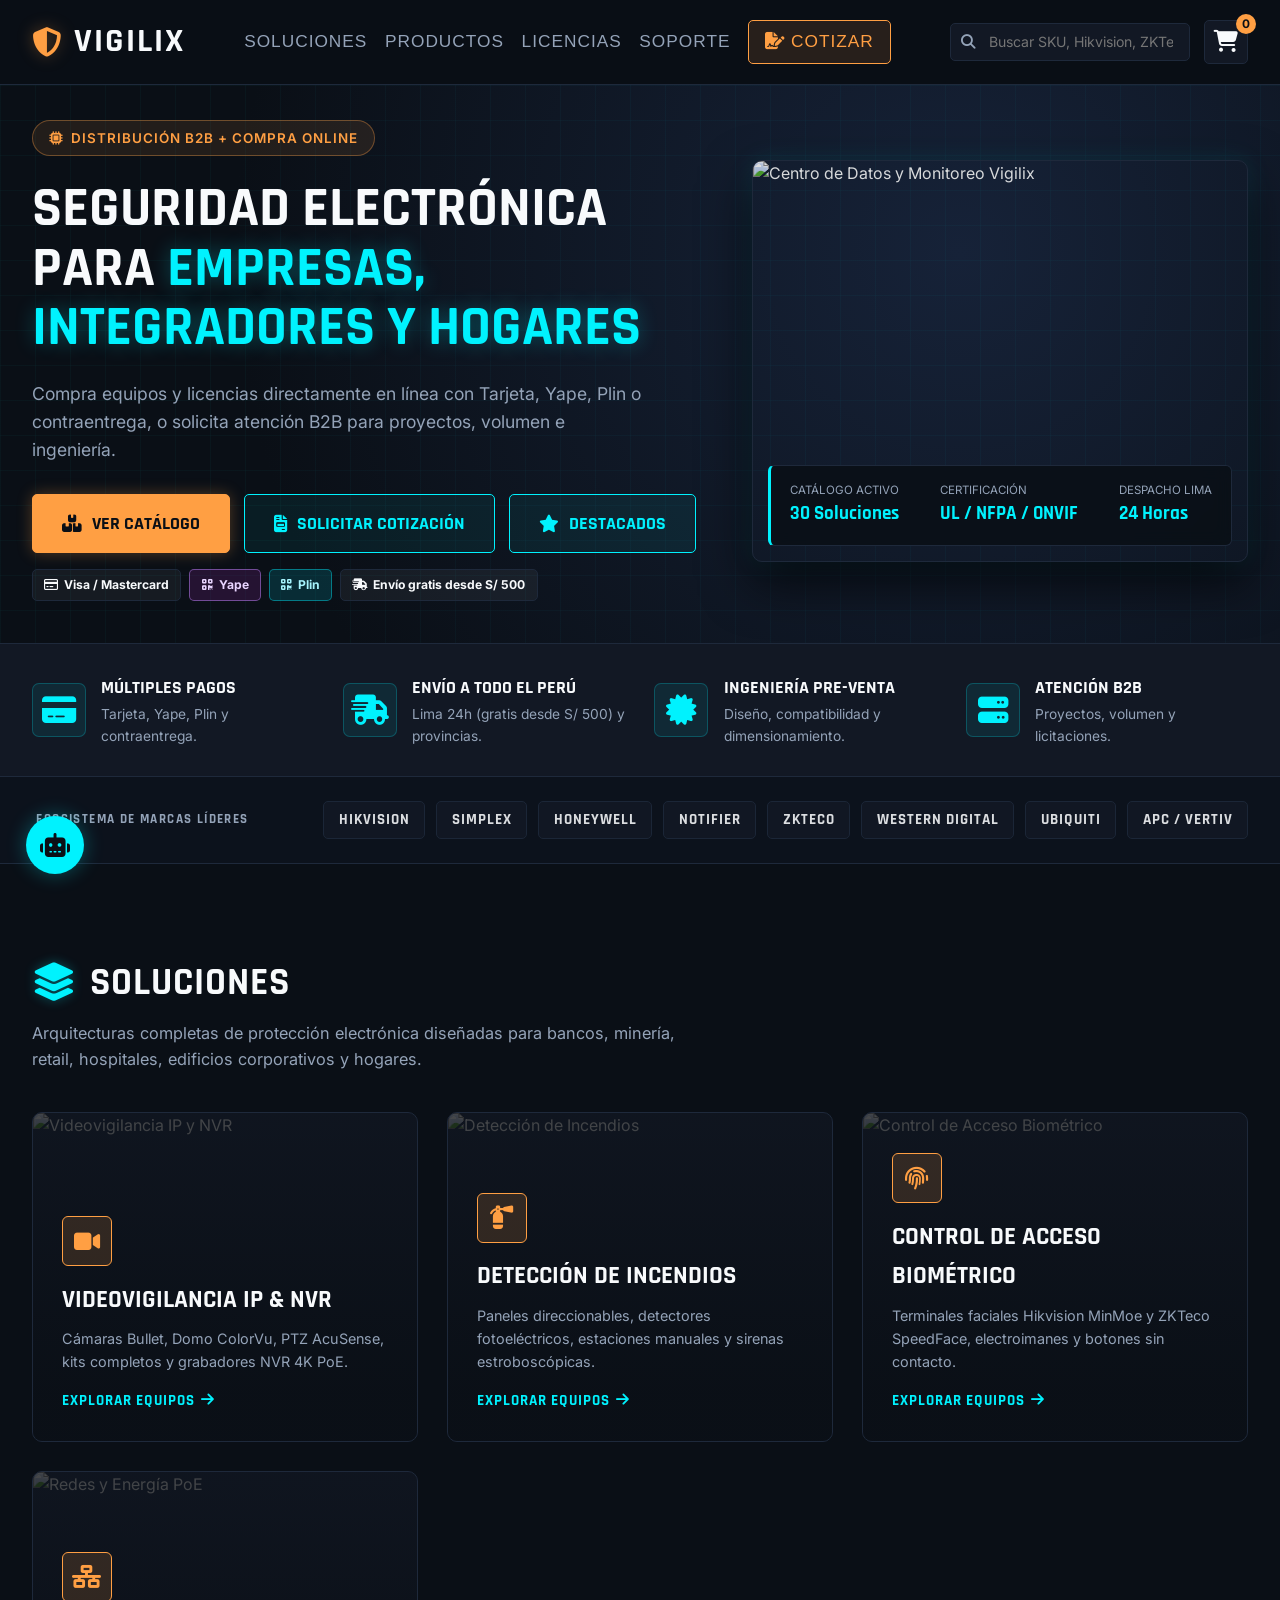
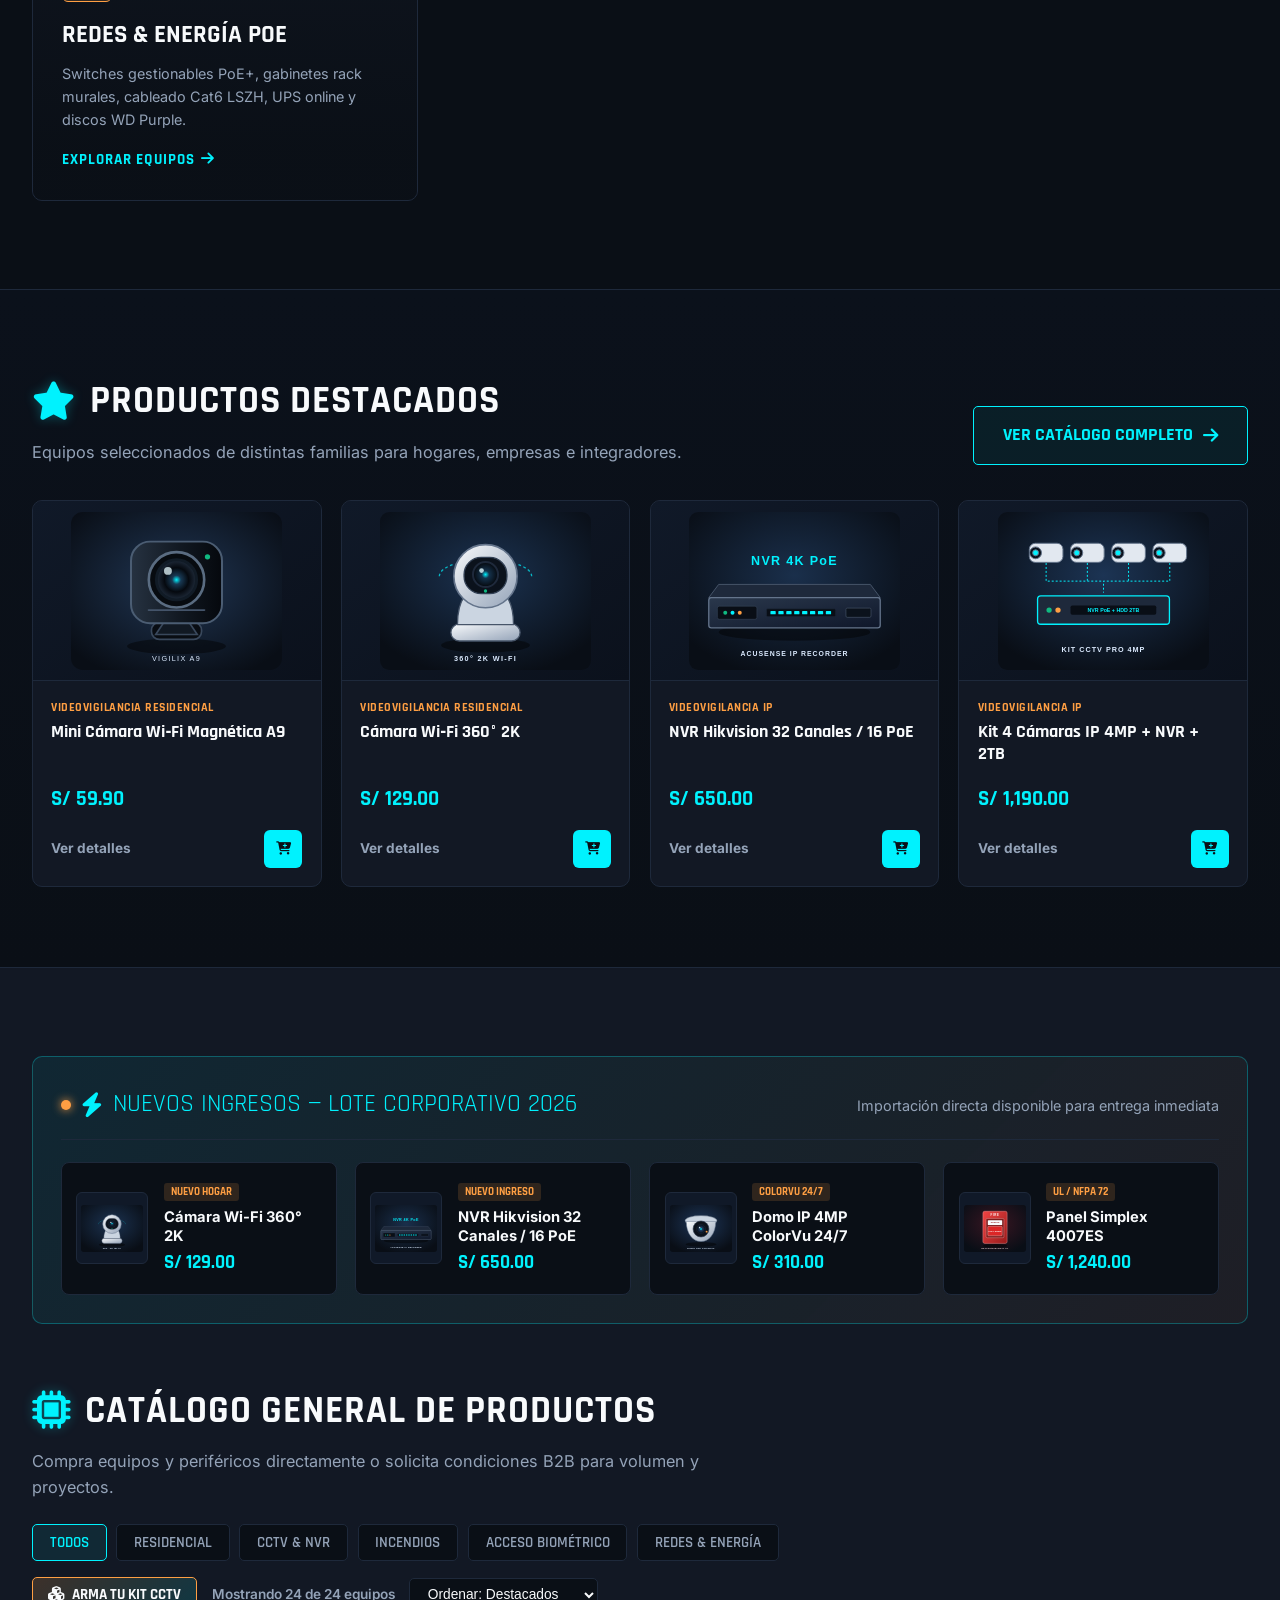
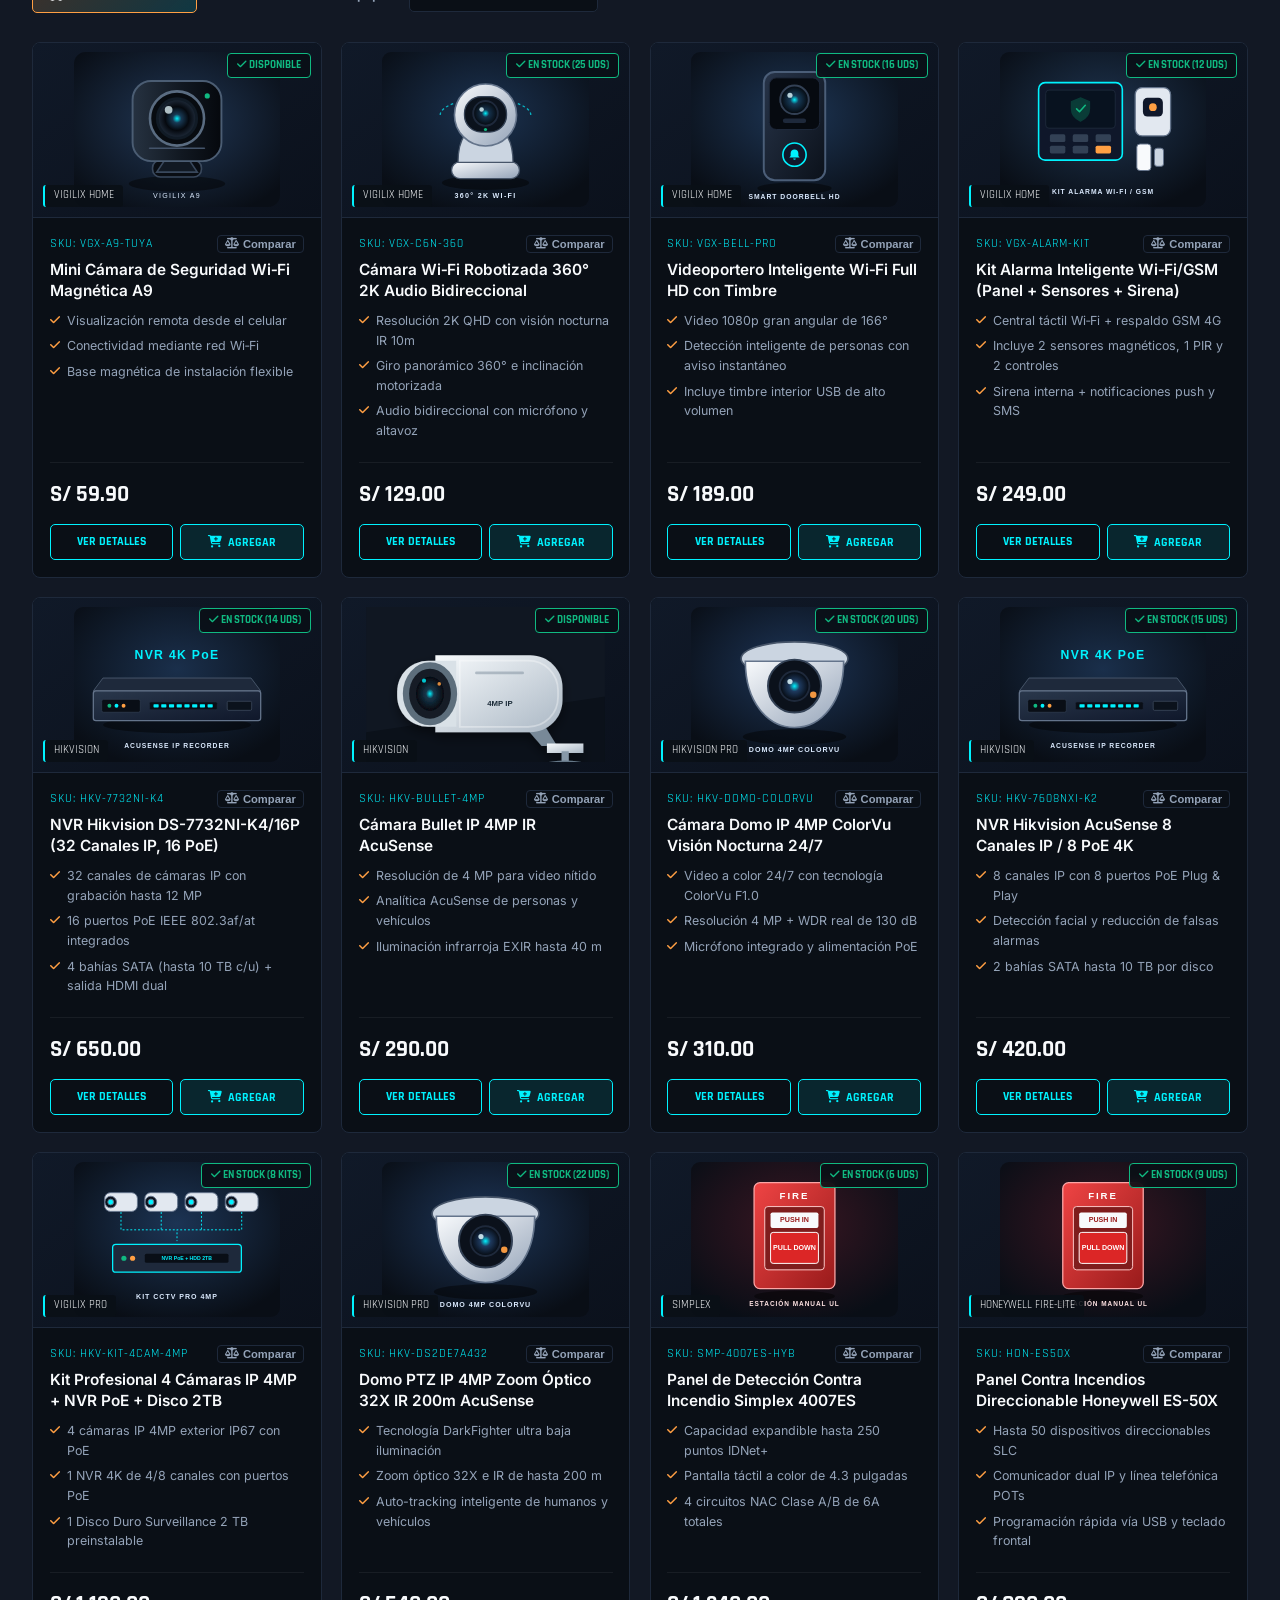
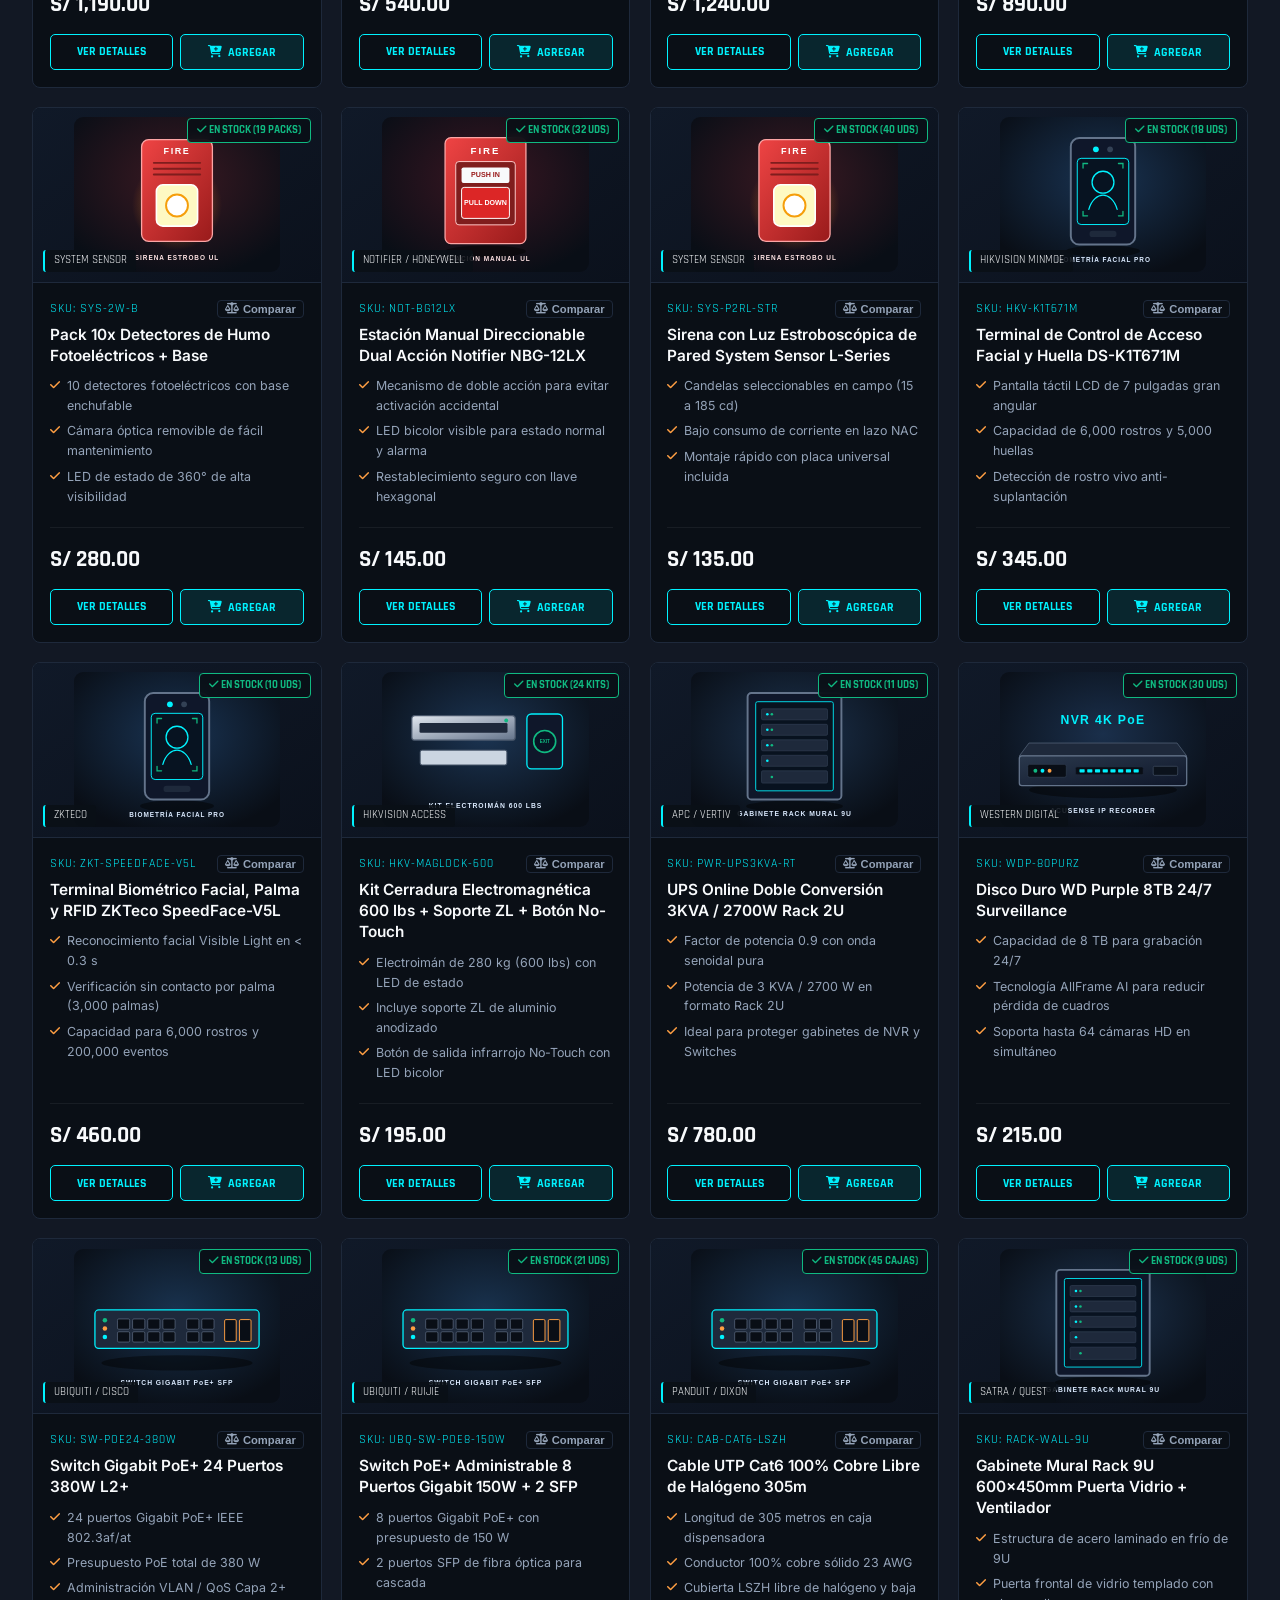
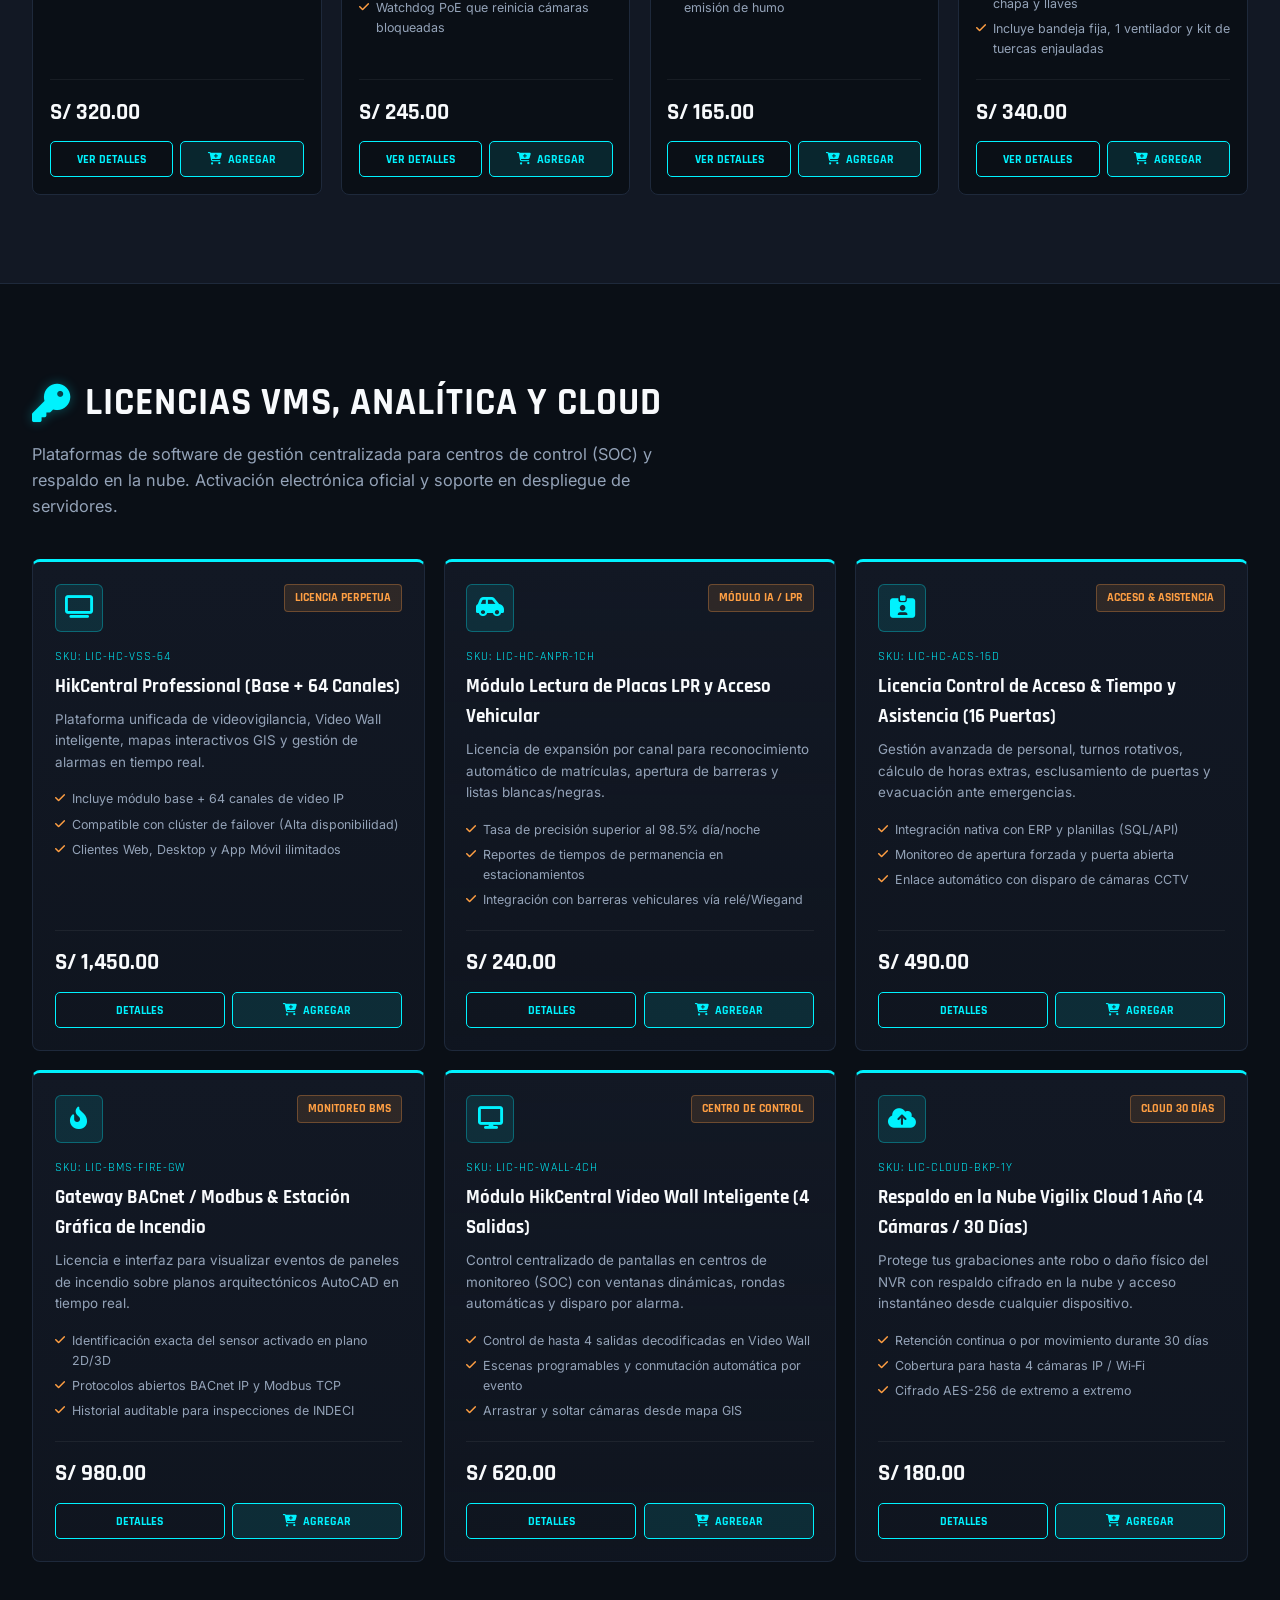
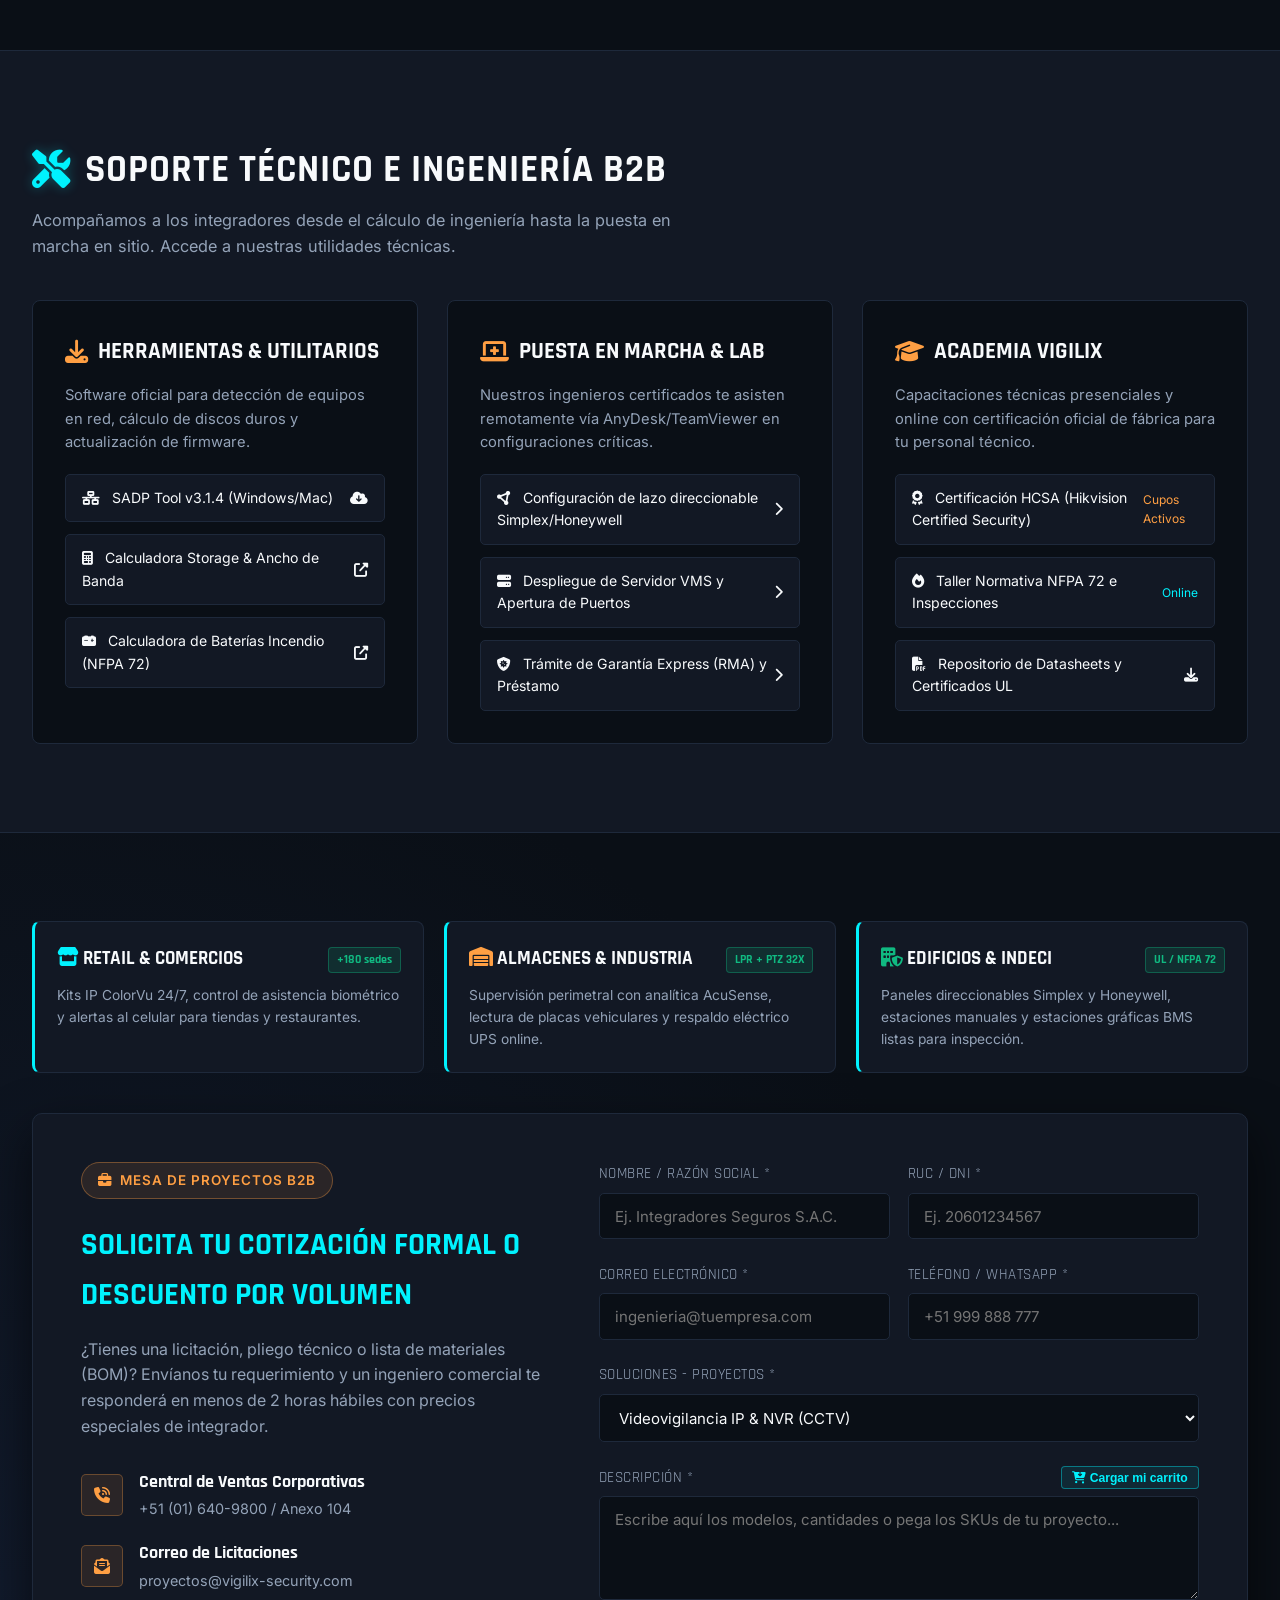
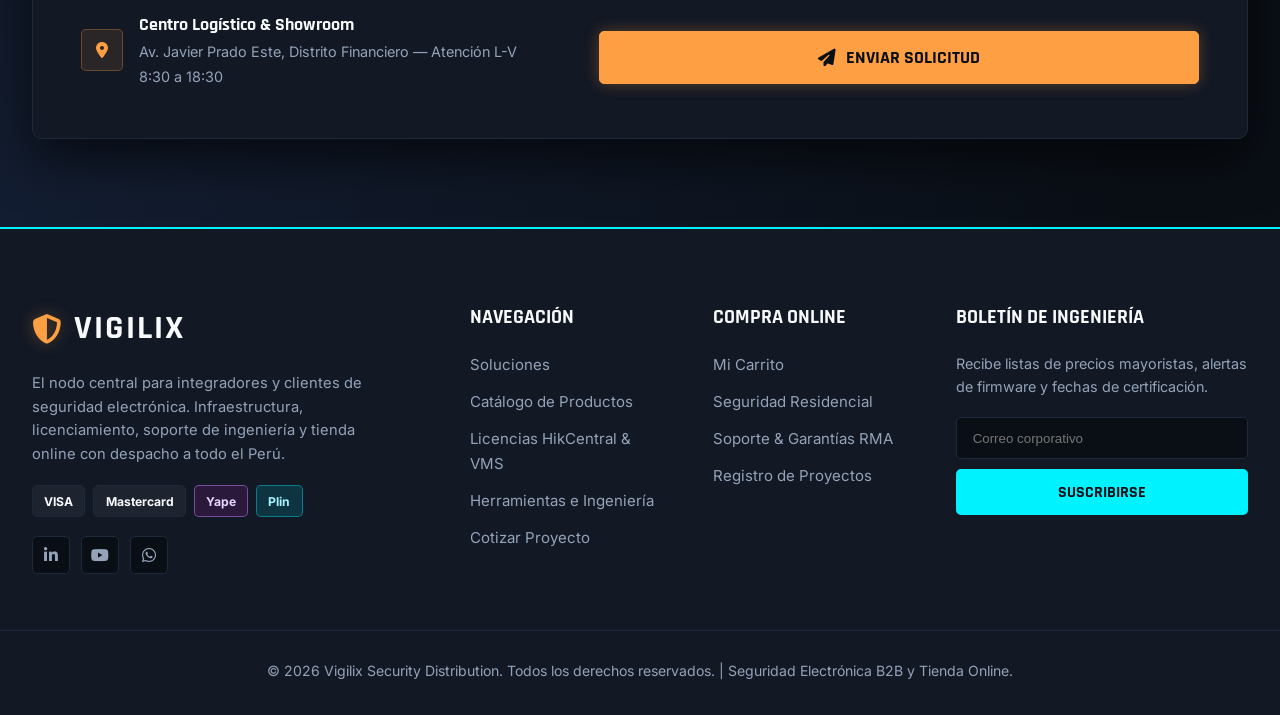
==== commit 44352a80: "Carrito de compras y chat bot" ====
--- a/index.html
+++ b/index.html
@@ -2,42 +2,58 @@
 <html lang="es">
 
 <head>
-
-    <script async src="https://www.googletagmanager.com/gtm.js?id=GTM-WQHF4V39"></script>
     <script>
-        window.dataLayer = window.dataLayer || [];
-        function gtag() { dataLayer.push(arguments); }
-        gtag('js', new Date());
+        (function(w,d,s,l,i){w[l]=w[l]||[];w[l].push({'gtm.start':new Date().getTime(),
+        event:'gtm.js'});var f=d.getElementsByTagName(s)[0],j=d.createElement(s),dl=l!='dataLayer'?'&l='+l:'';j.async=true;j.src='https://www.googletagmanager.com/gtm.js?id='+i+dl;f.parentNode.insertBefore(j,f);})(window,document,'script','dataLayer','GTM-WQHF4V39');
     </script>
-
 
     <meta charset="UTF-8">
     <meta name="viewport" content="width=device-width, initial-scale=1.0">
+    <link rel="icon" type="image/svg+xml" href="assets/favicon.svg">
     <meta name="description"
         content="Vigilix distribuye equipos de seguridad electrónica para compra online y desarrolla proyectos B2B de videovigilancia, incendios, acceso y redes en Perú.">
+    <meta property="og:type" content="website">
+    <meta property="og:locale" content="es_PE">
+    <meta property="og:title" content="Vigilix | Seguridad Electrónica B2B y Tienda Online">
+    <meta property="og:description"
+        content="30+ soluciones en videovigilancia IP, detección de incendios UL/NFPA, control de acceso biométrico y redes PoE. Paga con Tarjeta, Yape, Plin o contraentrega.">
     <title>Vigilix | Seguridad Electrónica B2B y Tienda Online</title>
-
-    <!-- Google Fonts -->
+    <script type="application/ld+json">
+    {
+      "@context": "https://schema.org",
+      "@type": "Store",
+      "name": "Vigilix Security Distribution",
+      "description": "Distribución B2B y tienda online de seguridad electrónica en Perú: CCTV IP, detección de incendios UL/NFPA, control de acceso biométrico, redes PoE y licencias VMS.",
+      "priceRange": "S/ 59.90 - S/ 1,450.00",
+      "currenciesAccepted": "PEN",
+      "paymentAccepted": "Credit Card, Debit Card, Yape, Plin, Cash on Delivery",
+      "areaServed": "PE"
+    }
+    </script>
+
     <link rel="preconnect" href="https://fonts.googleapis.com">
     <link rel="preconnect" href="https://fonts.gstatic.com" crossorigin>
     <link
         href="https://fonts.googleapis.com/css2?family=Inter:wght@300;400;500;600;700&family=Rajdhani:wght@500;600;700&display=swap"
         rel="stylesheet">
-
-    <!-- FontAwesome -->
     <link rel="stylesheet" href="https://cdnjs.cloudflare.com/ajax/libs/font-awesome/6.4.0/css/all.min.css">
-
-    <link rel="stylesheet" href="index.css?v=20261124-7">
+    <link rel="stylesheet" href="css/base.css?v=20261124-10">
+    <link rel="stylesheet" href="css/home.css?v=20261124-10">
 </head>
 
 <body class="home-page">
-
-    <!-- 1. BARRA DE NAVEGACIÓN FUNCIONAL -->
+    <noscript><iframe src="https://www.googletagmanager.com/ns.html?id=GTM-WQHF4V39" height="0" width="0" style="display:none;visibility:hidden"></iframe></noscript>
+
+    <!-- 1. BARRA DE NAVEGACIÓN -->
     <header>
         <div class="container header-content">
             <a href="#" class="logo">
                 <i class="fa-solid fa-shield-halved"></i> VIGILIX
             </a>
+
+            <button type="button" class="mobile-menu-toggle" aria-label="Abrir menú" aria-expanded="false">
+                <i class="fa-solid fa-bars"></i>
+            </button>
 
             <nav class="nav-menu">
                 <a href="#soluciones">Soluciones</a>
@@ -50,7 +66,7 @@
             <div class="header-tools">
                 <div class="search-box">
                     <i class="fa-solid fa-search"></i>
-                    <input type="text" id="search-input" placeholder="Buscar SKU, Hikvision, Simplex...">
+                    <input type="text" id="search-input" placeholder="Buscar SKU, Hikvision, ZKTeco, Simplex...">
                 </div>
                 <a href="carrito.html" class="cart-wrapper desktop-cart" title="Ir al Carrito">
                     <i class="fa-solid fa-cart-shopping"></i>
@@ -71,18 +87,24 @@
             <div class="hero-content">
                 <span class="badge-tech"><i class="fa-solid fa-microchip"></i> DISTRIBUCIÓN B2B + COMPRA ONLINE</span>
                 <h1>Seguridad electrónica para <span>empresas, integradores y hogares</span></h1>
-                <p>Compra productos estandarizados directamente en línea o solicita atención B2B para proyectos,
-                    volumen, licencias, ingeniería y puesta en marcha.</p>
+                <p>Compra equipos y licencias directamente en línea con Tarjeta, Yape, Plin o contraentrega, o solicita
+                    atención B2B para proyectos, volumen e ingeniería.</p>
                 <div class="hero-actions">
-                    <a href="#cotizar" class="btn-primary">
+                    <a href="#equipos" class="btn-primary">
+                        <i class="fa-solid fa-boxes-stacked"></i> Ver Catálogo
+                    </a>
+                    <a href="#cotizar" class="btn-outline">
                         <i class="fa-solid fa-file-invoice"></i> Solicitar Cotización
                     </a>
-                    <a href="#equipos" class="btn-outline">
-                        <i class="fa-solid fa-boxes-stacked"></i> Ver Catálogo
+                    <a href="#destacados" class="btn-outline">
+                        <i class="fa-solid fa-star"></i> Destacados
                     </a>
-                    <a href="#destacados" class="btn-outline">
-                        <i class="fa-solid fa-star"></i> Ver destacados
-                    </a>
+                </div>
+                <div class="payment-badges" aria-label="Medios de pago aceptados">
+                    <span class="pay-pill"><i class="fa-regular fa-credit-card"></i> Visa / Mastercard</span>
+                    <span class="pay-pill yape"><i class="fa-solid fa-qrcode"></i> Yape</span>
+                    <span class="pay-pill plin"><i class="fa-solid fa-qrcode"></i> Plin</span>
+                    <span class="pay-pill"><i class="fa-solid fa-truck-fast"></i> Envío gratis desde S/ 500</span>
                 </div>
             </div>
 
@@ -91,15 +113,15 @@
                     alt="Centro de Datos y Monitoreo Vigilix">
                 <div class="hero-hud-overlay">
                     <div class="hud-stat">
-                        <span>Disponibilidad Stock</span>
-                        <strong>99.4% Sincronizado</strong>
+                        <span>Catálogo Activo</span>
+                        <strong>30 Soluciones</strong>
                     </div>
                     <div class="hud-stat">
                         <span>Certificación</span>
                         <strong>UL / NFPA / ONVIF</strong>
                     </div>
                     <div class="hud-stat">
-                        <span>Despacho B2B</span>
+                        <span>Despacho Lima</span>
                         <strong>24 Horas</strong>
                     </div>
                 </div>
@@ -111,17 +133,17 @@
     <section class="trust-bar">
         <div class="container trust-grid">
             <div class="trust-item">
-                <i class="fa-solid fa-headset"></i>
+                <i class="fa-solid fa-credit-card"></i>
                 <div class="trust-info">
-                    <h4>Compra Online</h4>
-                    <p>Productos con precio y carrito inmediato.</p>
+                    <h4>Múltiples Pagos</h4>
+                    <p>Tarjeta, Yape, Plin y contraentrega.</p>
                 </div>
             </div>
             <div class="trust-item">
                 <i class="fa-solid fa-truck-fast"></i>
                 <div class="trust-info">
-                    <h4>Atención B2B</h4>
-                    <p>Proyectos, volumen y licitaciones.</p>
+                    <h4>Envío a Todo el Perú</h4>
+                    <p>Lima 24h (gratis desde S/ 500) y provincias.</p>
                 </div>
             </div>
             <div class="trust-item">
@@ -134,24 +156,40 @@
             <div class="trust-item">
                 <i class="fa-solid fa-server"></i>
                 <div class="trust-info">
-                    <h4>Logística de Proyecto</h4>
-                    <p>Entrega coordinada a obra o almacén.</p>
-                </div>
+                    <h4>Atención B2B</h4>
+                    <p>Proyectos, volumen y licitaciones.</p>
+                </div>
+            </div>
+        </div>
+    </section>
+
+    <!-- BANDA DE MARCAS AUTORIZADAS -->
+    <section class="brands-bar" aria-label="Marcas distribuidas">
+        <div class="container brands-bar-inner">
+            <span class="brands-label"><i class="fa-solid fa-shield-check"></i> Ecosistema de marcas líderes</span>
+            <div class="brands-row">
+                <span class="brand-item">HIKVISION</span>
+                <span class="brand-item">SIMPLEX</span>
+                <span class="brand-item">HONEYWELL</span>
+                <span class="brand-item">NOTIFIER</span>
+                <span class="brand-item">ZKTECO</span>
+                <span class="brand-item">WESTERN DIGITAL</span>
+                <span class="brand-item">UBIQUITI</span>
+                <span class="brand-item">APC / VERTIV</span>
             </div>
         </div>
     </section>
 
     <!-- SECCIÓN 1: SOLUCIONES -->
-    <section id="soluciones" class="categories-section ">
+    <section id="soluciones" class="categories-section">
         <div class="container">
             <div class="section-header">
                 <h2><i class="fa-solid fa-layer-group"></i> Soluciones</h2>
-                <p>Arquitecturas completas de protección electrónica diseñadas para bancos, minería, retail, hospitales
-                    y edificios corporativos.</p>
+                <p>Arquitecturas completas de protección electrónica diseñadas para bancos, minería, retail, hospitales,
+                    edificios corporativos y hogares.</p>
             </div>
 
             <div class="cat-grid">
-                <!-- Solución 1 -->
                 <a href="#equipos" class="cat-card" onclick="filterProducts('cctv')">
                     <img class="cat-card-bg"
                         src="https://images.unsplash.com/photo-1557597774-9d273605dfa9?auto=format&fit=crop&w=700&q=80"
@@ -159,12 +197,11 @@
                     <div class="cat-card-content">
                         <div class="cat-icon-badge"><i class="fa-solid fa-video"></i></div>
                         <h3>Videovigilancia IP & NVR</h3>
-                        <p>Cámaras Bullet/PTZ con AcuSense, térmicas, LPR y grabadores NVR de ultra alta definición.</p>
+                        <p>Cámaras Bullet, Domo ColorVu, PTZ AcuSense, kits completos y grabadores NVR 4K PoE.</p>
                         <span class="cat-link">Explorar Equipos <i class="fa-solid fa-arrow-right"></i></span>
                     </div>
                 </a>
 
-                <!-- Solución 2 -->
                 <a href="#equipos" class="cat-card" onclick="filterProducts('incendio')">
                     <img class="cat-card-bg"
                         src="https://images.unsplash.com/photo-1581092160607-ee22621dd758?auto=format&fit=crop&w=700&q=80"
@@ -172,13 +209,12 @@
                     <div class="cat-card-content">
                         <div class="cat-icon-badge"><i class="fa-solid fa-fire-extinguisher"></i></div>
                         <h3>Detección de Incendios</h3>
-                        <p>Paneles direccionables inteligentes, sensores fotoeléctricos, estaciones manuales y sirenas
-                            estroboscópicas.</p>
+                        <p>Paneles direccionables, detectores fotoeléctricos, estaciones manuales y
+                            sirenas estroboscópicas.</p>
                         <span class="cat-link">Explorar Equipos <i class="fa-solid fa-arrow-right"></i></span>
                     </div>
                 </a>
 
-                <!-- Solución 3 -->
                 <a href="#equipos" class="cat-card" onclick="filterProducts('acceso')">
                     <img class="cat-card-bg"
                         src="https://images.unsplash.com/photo-1563986768609-322da13575f3?auto=format&fit=crop&w=700&q=80"
@@ -186,13 +222,11 @@
                     <div class="cat-card-content">
                         <div class="cat-icon-badge"><i class="fa-solid fa-fingerprint"></i></div>
                         <h3>Control de Acceso Biométrico</h3>
-                        <p>Terminales de reconocimiento facial MinMoe, controladoras IP multipuerta, cerraduras
-                            electromagnéticas y molinetes.</p>
+                        <p>Terminales faciales Hikvision MinMoe y ZKTeco SpeedFace, electroimanes y botones sin contacto.</p>
                         <span class="cat-link">Explorar Equipos <i class="fa-solid fa-arrow-right"></i></span>
                     </div>
                 </a>
 
-                <!-- Solución 4 -->
                 <a href="#equipos" class="cat-card" onclick="filterProducts('redes')">
                     <img class="cat-card-bg"
                         src="https://images.unsplash.com/photo-1544197150-b99a580bb7a8?auto=format&fit=crop&w=700&q=80"
@@ -200,8 +234,8 @@
                     <div class="cat-card-content">
                         <div class="cat-icon-badge"><i class="fa-solid fa-network-wired"></i></div>
                         <h3>Redes & Energía PoE</h3>
-                        <p>Switches gestionables PoE+ de largo alcance, fibra óptica, gabinetes rack, UPS online y
-                            discos de videovigilancia.</p>
+                        <p>Switches gestionables PoE+, gabinetes rack murales, cableado Cat6 LSZH, UPS online y discos
+                            WD Purple.</p>
                         <span class="cat-link">Explorar Equipos <i class="fa-solid fa-arrow-right"></i></span>
                     </div>
                 </a>
@@ -219,51 +253,7 @@
                 </div>
                 <a href="#equipos" class="btn-outline">Ver catálogo completo <i class="fa-solid fa-arrow-right"></i></a>
             </div>
-            <div class="featured-grid">
-                <article class="featured-card"><a href="producto.html?sku=VGX-A9-TUYA"><img src="assets/a9-camera.svg"
-                            alt="Mini Cámara Wi-Fi A9"></a>
-                    <div><span>Residencial</span>
-                        <h3><a href="producto.html?sku=VGX-A9-TUYA">Mini Cámara Wi‑Fi Magnética A9</a></h3><strong>S/
-                            59.90</strong>
-                        <div class="featured-actions"><a href="producto.html?sku=VGX-A9-TUYA">Ver detalles</a><button
-                                onclick="addProductToCart('VGX-A9-TUYA')"><i class="fa-solid fa-cart-plus"></i></button>
-                        </div>
-                    </div>
-                </article>
-                <article class="featured-card"><a href="producto.html?sku=HKV-7732NI-K4"><img
-                            src="https://assets.hikvision.com/prd/normal/all/image/m000000603/MB-202Y-P-HIKVISION.png"
-                            alt="NVR Hikvision 32 canales"></a>
-                    <div><span>Videovigilancia IP</span>
-                        <h3><a href="producto.html?sku=HKV-7732NI-K4">NVR Hikvision 32 Canales / 16 PoE</a></h3>
-                        <strong>S/ 650.00</strong>
-                        <div class="featured-actions"><a href="producto.html?sku=HKV-7732NI-K4">Ver detalles</a><button
-                                onclick="addProductToCart('HKV-7732NI-K4')"><i
-                                    class="fa-solid fa-cart-plus"></i></button></div>
-                    </div>
-                </article>
-                <article class="featured-card"><a href="producto.html?sku=SMP-4007ES-HYB"><img
-                            src="https://encrypted-tbn0.gstatic.com/images?q=tbn:ANd9GcQ_UsgTMuZECKRhTvej78eWqLyGc1swAM_NRDuuwPqqQqcWkK6XRrrnFOA&s=10"
-                            alt="Panel Simplex 4007ES"></a>
-                    <div><span>Detección de incendios</span>
-                        <h3><a href="producto.html?sku=SMP-4007ES-HYB">Panel Simplex 4007ES</a></h3><strong>S/
-                            1,240.00</strong>
-                        <div class="featured-actions"><a href="producto.html?sku=SMP-4007ES-HYB">Ver detalles</a><button
-                                onclick="addProductToCart('SMP-4007ES-HYB')"><i
-                                    class="fa-solid fa-cart-plus"></i></button></div>
-                    </div>
-                </article>
-                <article class="featured-card"><a href="producto.html?sku=HKV-K1T671M"><img
-                            src="https://encrypted-tbn0.gstatic.com/images?q=tbn:ANd9GcSEcwZbg44_rZ1yMgXa4TovryMFl-VK512ih0I3dj1omKfKEvcgT95wOKw6&s=10"
-                            alt="Terminal facial Hikvision"></a>
-                    <div><span>Control de acceso</span>
-                        <h3><a href="producto.html?sku=HKV-K1T671M">Terminal Facial y Huella Hikvision</a></h3>
-                        <strong>S/ 345.00</strong>
-                        <div class="featured-actions"><a href="producto.html?sku=HKV-K1T671M">Ver detalles</a><button
-                                onclick="addProductToCart('HKV-K1T671M')"><i class="fa-solid fa-cart-plus"></i></button>
-                        </div>
-                    </div>
-                </article>
-            </div>
+            <div class="featured-grid"></div>
         </div>
     </section>
 
@@ -281,356 +271,41 @@
                     <span style="font-size: 0.9rem; color: var(--text-secondary);">Importación directa disponible para
                         entrega inmediata</span>
                 </div>
-
-                <div class="arrivals-mini-grid">
-                    <div class="arrival-item">
-                        <img src="https://images.unsplash.com/photo-1591799264318-7e6ef8ddb7ea?auto=format&fit=crop&w=300&q=80"
-                            alt="NVR Hikvision">
-                        <div class="arrival-info">
-                            <span class="tag-new">Nuevo Ingreso</span>
-                            <h4>NVR Hikvision DS-7732NI-K4/16P</h4>
-                            <div class="arrival-price">S/ 650.00</div>
-                        </div>
-                    </div>
-
-                    <div class="arrival-item">
-                        <img src="https://images.unsplash.com/photo-1518770660439-4636190af475?auto=format&fit=crop&w=300&q=80"
-                            alt="Panel Simplex 4007ES">
-                        <div class="arrival-info">
-                            <span class="tag-new">UL / NFPA 72</span>
-                            <h4>Panel Incendio Simplex 4007ES</h4>
-                            <div class="arrival-price">S/ 1,240.00</div>
-                        </div>
-                    </div>
-
-                    <div class="arrival-item">
-                        <img src="https://images.unsplash.com/photo-1526374965328-7f61d4dc18c5?auto=format&fit=crop&w=300&q=80"
-                            alt="Panel Honeywell Fire-Lite">
-                        <div class="arrival-info">
-                            <span class="tag-new">Top Ventas B2B</span>
-                            <h4>Panel Honeywell Fire-Lite ES-50X</h4>
-                            <div class="arrival-price">S/ 890.00</div>
-                        </div>
-                    </div>
-                </div>
+                <div class="arrivals-mini-grid"></div>
             </div>
 
             <!-- Cabecera del Catálogo General -->
-            <div class="section-header-row">
-                <div class="section-header" style="margin-bottom: 0;">
-                    <h2><i class="fa-solid fa-microchip"></i> Catálogo General de Productos</h2>
-                    <p>Compra equipos y periféricos directamente o solicita condiciones B2B para volumen y proyectos.
-                    </p>
-                </div>
-
+            <div class="section-header" style="margin-bottom: 1.5rem;">
+                <h2><i class="fa-solid fa-microchip"></i> Catálogo General de Productos</h2>
+                <p>Compra equipos y periféricos directamente o solicita condiciones B2B para volumen y proyectos.</p>
+            </div>
+
+            <div class="catalog-toolbar">
                 <div class="filter-tabs">
-                    <button class="filter-btn active" onclick="filterProducts('todos', this)">Todos</button>
-                    <button class="filter-btn" onclick="filterProducts('residencial', this)">Residencial</button>
-                    <button class="filter-btn" onclick="filterProducts('cctv', this)">CCTV & NVR</button>
-                    <button class="filter-btn" onclick="filterProducts('incendio', this)">Incendios</button>
-                    <button class="filter-btn" onclick="filterProducts('acceso', this)">Acceso Biométrico</button>
-                    <button class="filter-btn" onclick="filterProducts('redes', this)">Redes & Energía</button>
-                </div>
-            </div>
-
-            <!-- Grid Principal de Equipos -->
-            <div class="prod-grid" id="main-catalog">
-                <!-- Producto residencial: Mini Cámara A9 -->
-                <article class="product-card" data-category="residencial">
-                    <div class="prod-image">
-                        <a href="producto.html?sku=VGX-A9-TUYA"><img src="assets/a9-camera.svg"
-                                alt="Mini Cámara de Seguridad Wi‑Fi Magnética A9"></a>
-                        <span class="stock-badge"><i class="fa-solid fa-check"></i> Disponible</span>
-                        <span class="brand-pill">VIGILIX HOME</span>
-                    </div>
-                    <div class="prod-details">
-                        <span class="prod-sku">SKU: VGX-A9-TUYA</span>
-                        <h3 class="prod-title"><a href="producto.html?sku=VGX-A9-TUYA">Mini Cámara de Seguridad Wi‑Fi
-                                Magnética A9</a></h3>
-                        <ul class="prod-features">
-                            <li><i class="fa-solid fa-check"></i> Monitoreo desde el celular mediante Wi‑Fi</li>
-                            <li><i class="fa-solid fa-check"></i> Base magnética para instalación flexible</li>
-                            <li><i class="fa-solid fa-check"></i> Ideal para interiores, hogar y pequeños negocios</li>
-                        </ul>
-                        <div class="prod-footer">
-                            <span class="prod-price">S/ 59.90</span>
-                            <div class="catalog-actions">
-                                <a class="btn-detail" href="producto.html?sku=VGX-A9-TUYA">Ver detalles</a>
-                                <button class="btn-add" onclick="addProductToCart('VGX-A9-TUYA')"><i
-                                        class="fa-solid fa-cart-plus"></i> Agregar</button>
-                            </div>
-                        </div>
-                    </div>
-                </article>
-
-                <!-- Producto 1: Hikvision NVR -->
-                <article class="product-card" data-category="cctv">
-                    <div class="prod-image">
-                        <img src="https://assets.hikvision.com/prd/normal/all/image/m000000603/MB-202Y-P-HIKVISION.png"
-                            alt="NVR Hikvision DS-7732NI-K4/16P">
-                        <span class="stock-badge"><i class="fa-solid fa-check"></i> En Stock (14 uds)</span>
-                        <span class="brand-pill">HIKVISION</span>
-                    </div>
-                    <div class="prod-details">
-                        <span class="prod-sku">SKU: HKV-7732NI-K4</span>
-                        <h3 class="prod-title"><a href="producto.html?sku=HKV-7732NI-K4">NVR Hikvision DS-7732NI-K4/16P
-                                (32 Canales IP, 16 PoE)</a></h3>
-                        <ul class="prod-features">
-                            <li><i class="fa-solid fa-check"></i> Resolución de grabación hasta 12MP (4K)</li>
-                            <li><i class="fa-solid fa-check"></i> 16 puertos PoE IEEE 802.3af/at integrados</li>
-                            <li><i class="fa-solid fa-check"></i> 4 bahías SATA (hasta 10TB c/u) + Salida HDMI dual</li>
-                        </ul>
-                        <div class="prod-footer">
-                            <span class="prod-price">S/ 650.00</span>
-                            <div class="catalog-actions"><a class="btn-detail"
-                                    href="producto.html?sku=HKV-7732NI-K4">Ver detalles</a><button class="btn-add"
-                                    onclick="addProductToCart('HKV-7732NI-K4')"><i class="fa-solid fa-cart-plus"></i>
-                                    Agregar</button></div>
-                        </div>
-                    </div>
-                </article>
-
-                <!-- Producto adicional: Cámara Bullet -->
-                <article class="product-card" data-category="cctv">
-                    <div class="prod-image"><img src="assets/camera-bullet.svg"
-                            alt="Cámara Bullet IP 4MP AcuSense"><span class="stock-badge"><i
-                                class="fa-solid fa-check"></i> Disponible</span><span
-                            class="brand-pill">HIKVISION</span></div>
-                    <div class="prod-details"><span class="prod-sku">SKU: HKV-BULLET-4MP</span>
-                        <h3 class="prod-title"><a href="producto.html?sku=HKV-BULLET-4MP">Cámara Bullet IP 4MP IR
-                                AcuSense</a></h3>
-                        <ul class="prod-features">
-                            <li><i class="fa-solid fa-check"></i> Resolución 4MP para video nítido</li>
-                            <li><i class="fa-solid fa-check"></i> Analítica de personas y vehículos</li>
-                            <li><i class="fa-solid fa-check"></i> Protección para instalación exterior</li>
-                        </ul>
-                        <div class="prod-footer"><span class="prod-price">S/ 290.00</span>
-                            <div class="catalog-actions"><a class="btn-detail"
-                                    href="producto.html?sku=HKV-BULLET-4MP">Ver detalles</a><button class="btn-add"
-                                    onclick="addProductToCart('HKV-BULLET-4MP')"><i class="fa-solid fa-cart-plus"></i>
-                                    Agregar</button></div>
-                        </div>
-                    </div>
-                </article>
-
-                <!-- Producto 2: Panel Simplex -->
-                <article class="product-card" data-category="incendio">
-                    <div class="prod-image">
-                        <img src="https://encrypted-tbn0.gstatic.com/images?q=tbn:ANd9GcQ_UsgTMuZECKRhTvej78eWqLyGc1swAM_NRDuuwPqqQqcWkK6XRrrnFOA&s=10auto=format&fit=crop&w=600&q=80"
-                            alt="Panel de Alarma Simplex 4007ES">
-                        <span class="stock-badge"><i class="fa-solid fa-check"></i> En Stock (6 uds)</span>
-                        <span class="brand-pill">SIMPLEX</span>
-                    </div>
-                    <div class="prod-details">
-                        <span class="prod-sku">SKU: SMP-4007ES-HYB</span>
-                        <h3 class="prod-title"><a href="producto.html?sku=SMP-4007ES-HYB">Panel de Detección Contra
-                                Incendio Simplex 4007ES</a></h3>
-                        <ul class="prod-features">
-                            <li><i class="fa-solid fa-check"></i> Capacidad expandible hasta 250 puntos IDNet+</li>
-                            <li><i class="fa-solid fa-check"></i> Pantalla táctil a color de 4.3" de fácil operación
-                            </li>
-                            <li><i class="fa-solid fa-check"></i> 4 circuitos NAC Clase A/B de 6A totales</li>
-                        </ul>
-                        <div class="prod-footer">
-                            <span class="prod-price">S/ 1,240.00</span>
-                            <div class="catalog-actions"><a class="btn-detail"
-                                    href="producto.html?sku=SMP-4007ES-HYB">Ver detalles</a><button class="btn-add"
-                                    onclick="addProductToCart('SMP-4007ES-HYB')"><i class="fa-solid fa-cart-plus"></i>
-                                    Agregar</button></div>
-                        </div>
-                    </div>
-                </article>
-
-                <!-- Producto 3: Panel Honeywell -->
-                <article class="product-card" data-category="incendio">
-                    <div class="prod-image">
-                        <img src="https://encrypted-tbn0.gstatic.com/images?q=tbn:ANd9GcTvbtFUKK5K2234jHR8rZ2BtLofrzcdCIwUUvlPnyzM0DjzGlREkfSF9KI&s=10auto=format&fit=crop&w=600&q=80"
-                            alt="Panel Contra Incendios Honeywell ES-50X">
-                        <span class="stock-badge"><i class="fa-solid fa-check"></i> En Stock (9 uds)</span>
-                        <span class="brand-pill">HONEYWELL FIRE-LITE</span>
-                    </div>
-                    <div class="prod-details">
-                        <span class="prod-sku">SKU: HON-ES50X</span>
-                        <h3 class="prod-title"><a href="producto.html?sku=HON-ES50X">Panel Contra Incendios
-                                Direccionable Honeywell ES-50X</a></h3>
-                        <ul class="prod-features">
-                            <li><i class="fa-solid fa-check"></i> Soporta 50 dispositivos direccionables SLC</li>
-                            <li><i class="fa-solid fa-check"></i> Comunicador dual IP y línea telefónica POTs</li>
-                            <li><i class="fa-solid fa-check"></i> Programación rápida vía USB y teclado frontal</li>
-                        </ul>
-                        <div class="prod-footer">
-                            <span class="prod-price">S/ 890.00</span>
-                            <div class="catalog-actions"><a class="btn-detail" href="producto.html?sku=HON-ES50X">Ver
-                                    detalles</a><button class="btn-add" onclick="addProductToCart('HON-ES50X')"><i
-                                        class="fa-solid fa-cart-plus"></i> Agregar</button></div>
-                        </div>
-                    </div>
-                </article>
-
-                <!-- Producto 4: Cámara PTZ AcuSense -->
-                <article class="product-card" data-category="cctv">
-                    <div class="prod-image">
-                        <img src="https://encrypted-tbn0.gstatic.com/images?q=tbn:ANd9GcT8hW-IW3ceJwrx6XHav7Jojji8SwswsZbFc7oAiCx2p1b7No6F2QsMjafk&s=10auto=format&fit=crop&w=600&q=80"
-                            alt="Domo PTZ Hikvision DarkFighter">
-                        <span class="stock-badge"><i class="fa-solid fa-check"></i> En Stock (22 uds)</span>
-                        <span class="brand-pill">HIKVISION PRO</span>
-                    </div>
-                    <div class="prod-details">
-                        <span class="prod-sku">SKU: HKV-DS2DE7A432</span>
-                        <h3 class="prod-title"><a href="producto.html?sku=HKV-DS2DE7A432">Domo PTZ IP 4MP Zoom Óptico
-                                32X IR 200m AcuSense</a></h3>
-                        <ul class="prod-features">
-                            <li><i class="fa-solid fa-check"></i> Tecnología DarkFighter ultra baja iluminación</li>
-                            <li><i class="fa-solid fa-check"></i> Auto-tracking inteligente de humanos y vehículos</li>
-                            <li><i class="fa-solid fa-check"></i> Protección antivandálica IK10 e intemperie IP67</li>
-                        </ul>
-                        <div class="prod-footer">
-                            <span class="prod-price">S/ 540.00</span>
-                            <div class="catalog-actions"><a class="btn-detail"
-                                    href="producto.html?sku=HKV-DS2DE7A432">Ver detalles</a><button class="btn-add"
-                                    onclick="addProductToCart('HKV-DS2DE7A432')"><i class="fa-solid fa-cart-plus"></i>
-                                    Agregar</button></div>
-                        </div>
-                    </div>
-                </article>
-
-                <!-- Producto 5: Terminal Biométrico Facial -->
-                <article class="product-card" data-category="acceso">
-                    <div class="prod-image">
-                        <img src="https://encrypted-tbn0.gstatic.com/images?q=tbn:ANd9GcSEcwZbg44_rZ1yMgXa4TovryMFl-VK512ih0I3dj1omKfKEvcgT95wOKw6&s=10auto=format&fit=crop&w=600&q=80"
-                            alt="Terminal Biométrico Facial MinMoe">
-                        <span class="stock-badge"><i class="fa-solid fa-check"></i> En Stock (18 uds)</span>
-                        <span class="brand-pill">HIKVISION MINMOE</span>
-                    </div>
-                    <div class="prod-details">
-                        <span class="prod-sku">SKU: HKV-K1T671M</span>
-                        <h3 class="prod-title"><a href="producto.html?sku=HKV-K1T671M">Terminal de Control de Acceso
-                                Facial y Huella DS-K1T671M</a></h3>
-                        <ul class="prod-features">
-                            <li><i class="fa-solid fa-check"></i> Pantalla táctil LCD de 7" con lente gran angular</li>
-                            <li><i class="fa-solid fa-check"></i> Capacidad de 6,000 rostros y 5,000 huellas</li>
-                            <li><i class="fa-solid fa-check"></i> Detección de rostro vivo anti-suplantación</li>
-                        </ul>
-                        <div class="prod-footer">
-                            <span class="prod-price">S/ 345.00</span>
-                            <div class="catalog-actions"><a class="btn-detail" href="producto.html?sku=HKV-K1T671M">Ver
-                                    detalles</a><button class="btn-add" onclick="addProductToCart('HKV-K1T671M')"><i
-                                        class="fa-solid fa-cart-plus"></i> Agregar</button></div>
-                        </div>
-                    </div>
-                </article>
-
-                <!-- Producto 6: UPS Online Rackeable -->
-                <article class="product-card" data-category="redes">
-                    <div class="prod-image">
-                        <img src="https://encrypted-tbn0.gstatic.com/images?q=tbn:ANd9GcRtoRVa4BMDHcnwf_cBG8bXoEk4pm85XBcp6YDwLnqkxw&s=10auto=format&fit=crop&w=600&q=80"
-                            alt="UPS Online Doble Conversión 3KVA">
-                        <span class="stock-badge"><i class="fa-solid fa-check"></i> En Stock (11 uds)</span>
-                        <span class="brand-pill">APC / VERTIV</span>
-                    </div>
-                    <div class="prod-details">
-                        <span class="prod-sku">SKU: PWR-UPS3KVA-RT</span>
-                        <h3 class="prod-title"><a href="producto.html?sku=PWR-UPS3KVA-RT">UPS Online Doble Conversión
-                                3KVA / 2700W Rack 2U</a></h3>
-                        <ul class="prod-features">
-                            <li><i class="fa-solid fa-check"></i> Factor de potencia 0.9 con onda senoidal pura</li>
-                            <li><i class="fa-solid fa-check"></i> Ideal para proteger gabinetes de NVR y Switches</li>
-                            <li><i class="fa-solid fa-check"></i> Puerto inteligente SNMP opcional para monitoreo</li>
-                        </ul>
-                        <div class="prod-footer">
-                            <span class="prod-price">S/ 780.00</span>
-                            <div class="catalog-actions"><a class="btn-detail"
-                                    href="producto.html?sku=PWR-UPS3KVA-RT">Ver detalles</a><button class="btn-add"
-                                    onclick="addProductToCart('PWR-UPS3KVA-RT')"><i class="fa-solid fa-cart-plus"></i>
-                                    Agregar</button></div>
-                        </div>
-                    </div>
-                </article>
-
-                <!-- Accesorio 1 -->
-                <article class="product-card" data-category="redes">
-                    <div class="prod-image">
-                        <img src="https://encrypted-tbn0.gstatic.com/images?q=tbn:ANd9GcQbSqwg3I9pJJ19LiUa7haxFWg6zFOUGgd4O7YikvMnwHnABfiZZosVnxaB&s=10auto=format&fit=crop&w=500&q=80"
-                            alt="Disco Duro WD Purple 8TB">
-                        <span class="brand-pill">WESTERN DIGITAL</span>
-                    </div>
-                    <div class="prod-details">
-                        <span class="prod-sku">SKU: WDP-80PURZ</span>
-                        <h3 class="prod-title"><a href="producto.html?sku=WDP-80PURZ">Disco Duro WD Purple 8TB 24/7
-                                Surveillance</a></h3>
-                        <div class="prod-footer">
-                            <span class="prod-price">S/ 215.00</span>
-                            <div class="catalog-actions"><a class="btn-detail"
-                                    href="producto.html?sku=WDP-80PURZ">Detalles</a><button class="btn-add"
-                                    onclick="addProductToCart('WDP-80PURZ')"><i class="fa-solid fa-plus"></i>
-                                    Agregar</button></div>
-                        </div>
-                    </div>
-                </article>
-
-                <!-- Accesorio 2 -->
-                <article class="product-card" data-category="redes">
-                    <div class="prod-image">
-                        <img src="https://images.unsplash.com/photo-1544197150-b99a580bb7a8?auto=format&fit=crop&w=500&q=80"
-                            alt="Switch PoE 24 Puertos">
-                        <span class="brand-pill">UBIQUITI / CISCO</span>
-                    </div>
-                    <div class="prod-details">
-                        <span class="prod-sku">SKU: SW-POE24-380W</span>
-                        <h3 class="prod-title"><a href="producto.html?sku=SW-POE24-380W">Switch Gigabit PoE+ 24 Puertos
-                                380W L2+</a></h3>
-                        <div class="prod-footer">
-                            <span class="prod-price">S/ 320.00</span>
-                            <div class="catalog-actions"><a class="btn-detail"
-                                    href="producto.html?sku=SW-POE24-380W">Detalles</a><button class="btn-add"
-                                    onclick="addProductToCart('SW-POE24-380W')"><i class="fa-solid fa-plus"></i>
-                                    Agregar</button></div>
-                        </div>
-                    </div>
-                </article>
-
-                <!-- Accesorio 3 -->
-                <article class="product-card" data-category="incendio">
-                    <div class="prod-image">
-                        <img src="https://encrypted-tbn0.gstatic.com/images?q=tbn:ANd9GcRLZA6hnVYnK9w33n8QGciSGM9geQVnO1vAK6FQqS-TFzuMLsEhJqmBu3VR&s=10auto=format&fit=crop&w=500&q=80"
-                            alt="Sensor de Humo Fotoeléctrico">
-                        <span class="brand-pill">SYSTEM SENSOR</span>
-                    </div>
-                    <div class="prod-details">
-                        <span class="prod-sku">SKU: SYS-2W-B</span>
-                        <h3 class="prod-title"><a href="producto.html?sku=SYS-2W-B">Pack 10x Detectores de Humo
-                                Fotoeléctricos + Base</a></h3>
-                        <div class="prod-footer">
-                            <span class="prod-price">S/ 280.00</span>
-                            <div class="catalog-actions"><a class="btn-detail"
-                                    href="producto.html?sku=SYS-2W-B">Detalles</a><button class="btn-add"
-                                    onclick="addProductToCart('SYS-2W-B')"><i class="fa-solid fa-plus"></i>
-                                    Agregar</button></div>
-                        </div>
-                    </div>
-                </article>
-
-                <!-- Accesorio 4 -->
-                <article class="product-card" data-category="redes">
-                    <div class="prod-image">
-                        <img src="https://encrypted-tbn0.gstatic.com/images?q=tbn:ANd9GcQM2fabKoDBZIRn9qlIFI4ODfKBgQkTh0BcjzJpLq5bjDkca0tu2Rwtmos&s=10auto=format&fit=crop&w=500&q=80"
-                            alt="Bobina UTP Cat6 LSZH">
-                        <span class="brand-pill">PANDUIT / DIXON</span>
-                    </div>
-                    <div class="prod-details">
-                        <span class="prod-sku">SKU: CAB-CAT6-LSZH</span>
-                        <h3 class="prod-title"><a href="producto.html?sku=CAB-CAT6-LSZH">Cable UTP Cat6 100% Cobre Libre
-                                de Halógeno 305m</a></h3>
-                        <div class="prod-footer">
-                            <span class="prod-price">S/ 165.00</span>
-                            <div class="catalog-actions"><a class="btn-detail"
-                                    href="producto.html?sku=CAB-CAT6-LSZH">Detalles</a><button class="btn-add"
-                                    onclick="addProductToCart('CAB-CAT6-LSZH')"><i class="fa-solid fa-plus"></i>
-                                    Agregar</button></div>
-                        </div>
-                    </div>
-                </article>
-            </div>
+                    <button type="button" class="filter-btn active" data-filter="todos" onclick="filterProducts('todos', this)">Todos</button>
+                    <button type="button" class="filter-btn" data-filter="residencial" onclick="filterProducts('residencial', this)">Residencial</button>
+                    <button type="button" class="filter-btn" data-filter="cctv" onclick="filterProducts('cctv', this)">CCTV & NVR</button>
+                    <button type="button" class="filter-btn" data-filter="incendio" onclick="filterProducts('incendio', this)">Incendios</button>
+                    <button type="button" class="filter-btn" data-filter="acceso" onclick="filterProducts('acceso', this)">Acceso Biométrico</button>
+                    <button type="button" class="filter-btn" data-filter="redes" onclick="filterProducts('redes', this)">Redes & Energía</button>
+                </div>
+
+                <div class="catalog-meta-controls">
+                    <button type="button" class="btn-kit-cta" onclick="VigilixTools.openKitBuilder()">
+                        <i class="fa-solid fa-cubes"></i> Arma tu Kit CCTV
+                    </button>
+                    <span class="results-count" id="catalog-results-count"></span>
+                    <select id="catalog-sort" class="catalog-sort" aria-label="Ordenar productos" onchange="sortProducts(this.value)">
+                        <option value="featured">Ordenar: Destacados</option>
+                        <option value="price-asc">Precio: menor a mayor</option>
+                        <option value="price-desc">Precio: mayor a menor</option>
+                        <option value="name-asc">Nombre: A - Z</option>
+                    </select>
+                </div>
+            </div>
+
+            <!-- Grid Principal de Equipos (renderizado desde js/productos.js) -->
+            <div class="prod-grid" id="main-catalog"></div>
 
         </div>
     </section>
@@ -639,114 +314,11 @@
     <section id="licencias" class="licenses-section">
         <div class="container">
             <div class="section-header">
-                <h2><i class="fa-solid fa-key"></i> Licencias VMS y Analítica de Video</h2>
-                <p>Plataformas de software de gestión centralizada para centros de control (SOC). Activación electrónica
-                    oficial y soporte en despliegue de servidores.</p>
-            </div>
-
-            <div class="license-grid">
-                <!-- Licencia 1: HikCentral -->
-                <div class="license-card">
-                    <div class="license-header">
-                        <div class="license-icon"><i class="fa-solid fa-tv"></i></div>
-                        <span class="license-type-badge">Licencia Perpetua</span>
-                    </div>
-                    <span class="prod-sku">SKU: LIC-HC-VSS-64</span>
-                    <h3><a href="producto.html?sku=LIC-HC-VSS-64">HikCentral Professional (Base + 64 Canales)</a></h3>
-                    <p>Plataforma unificada de videovigilancia, Video Wall inteligente, mapas interactivos GIS y gestión
-                        de alarmas en tiempo real.</p>
-                    <ul class="prod-features">
-                        <li><i class="fa-solid fa-check"></i> Incluye módulo base + 64 canales de video IP</li>
-                        <li><i class="fa-solid fa-check"></i> Compatible con clúster de failover (Alta disponibilidad)
-                        </li>
-                        <li><i class="fa-solid fa-check"></i> Clientes Web, Desktop y App Móvil ilimitados</li>
-                    </ul>
-                    <div class="prod-footer">
-                        <span class="prod-price">S/ 1,450.00</span>
-                        <div class="catalog-actions"><a class="btn-detail"
-                                href="producto.html?sku=LIC-HC-VSS-64">Detalles</a><button class="btn-add"
-                                onclick="addProductToCart('LIC-HC-VSS-64')"><i class="fa-solid fa-cart-plus"></i>
-                                Agregar</button></div>
-                    </div>
-                </div>
-
-                <!-- Licencia 2: LPR / ANPR -->
-                <div class="license-card">
-                    <div class="license-header">
-                        <div class="license-icon"><i class="fa-solid fa-car-side"></i></div>
-                        <span class="license-type-badge">Módulo IA / LPR</span>
-                    </div>
-                    <span class="prod-sku">SKU: LIC-HC-ANPR-1CH</span>
-                    <h3><a href="producto.html?sku=LIC-HC-ANPR-1CH">Módulo Lectura de Placas LPR y Acceso Vehicular</a>
-                    </h3>
-                    <p>Licencia de expansión por canal para reconocimiento automático de matrículas, apertura de
-                        barreras y listas blancas/negras.</p>
-                    <ul class="prod-features">
-                        <li><i class="fa-solid fa-check"></i> Tasa de precisión superior al 98.5% día/noche</li>
-                        <li><i class="fa-solid fa-check"></i> Reportes de tiempos de permanencia en estacionamientos
-                        </li>
-                        <li><i class="fa-solid fa-check"></i> Integración con barreras vehiculares vía relé/Wiegand</li>
-                    </ul>
-                    <div class="prod-footer">
-                        <span class="prod-price">S/ 240.00</span>
-                        <div class="catalog-actions"><a class="btn-detail"
-                                href="producto.html?sku=LIC-HC-ANPR-1CH">Detalles</a><button class="btn-add"
-                                onclick="addProductToCart('LIC-HC-ANPR-1CH')"><i class="fa-solid fa-cart-plus"></i>
-                                Agregar</button></div>
-                    </div>
-                </div>
-
-                <!-- Licencia 3: iVMS Enterprise / Acceso -->
-                <div class="license-card">
-                    <div class="license-header">
-                        <div class="license-icon"><i class="fa-solid fa-id-card-clip"></i></div>
-                        <span class="license-type-badge">Acceso & Asistencia</span>
-                    </div>
-                    <span class="prod-sku">SKU: LIC-HC-ACS-16D</span>
-                    <h3><a href="producto.html?sku=LIC-HC-ACS-16D">Licencia Control de Acceso & Tiempo y Asistencia (16
-                            Puertas)</a></h3>
-                    <p>Gestión avanzada de personal, turnos rotativos, cálculo de horas extras, esclusamiento de puertas
-                        y evacuación ante emergencias.</p>
-                    <ul class="prod-features">
-                        <li><i class="fa-solid fa-check"></i> Integración nativa con ERP y planillas (SQL/API)</li>
-                        <li><i class="fa-solid fa-check"></i> Monitoreo de apertura forzada y puerta abierta</li>
-                        <li><i class="fa-solid fa-check"></i> Enlace automático con disparo de cámaras CCTV</li>
-                    </ul>
-                    <div class="prod-footer">
-                        <span class="prod-price">S/ 490.00</span>
-                        <div class="catalog-actions"><a class="btn-detail"
-                                href="producto.html?sku=LIC-HC-ACS-16D">Detalles</a><button class="btn-add"
-                                onclick="addProductToCart('LIC-HC-ACS-16D')"><i class="fa-solid fa-cart-plus"></i>
-                                Agregar</button></div>
-                    </div>
-                </div>
-
-                <!-- Licencia 4: Software Incendio Gráfico -->
-                <div class="license-card">
-                    <div class="license-header">
-                        <div class="license-icon"><i class="fa-solid fa-fire-flame-curved"></i></div>
-                        <span class="license-type-badge">Monitoreo BMS</span>
-                    </div>
-                    <span class="prod-sku">SKU: LIC-BMS-FIRE-GW</span>
-                    <h3><a href="producto.html?sku=LIC-BMS-FIRE-GW">Gateway BACnet / Modbus & Estación Gráfica de
-                            Incendio</a></h3>
-                    <p>Licencia e interfaz para visualizar eventos de paneles de incendio sobre planos arquitectónicos
-                        AutoCAD en tiempo real.</p>
-                    <ul class="prod-features">
-                        <li><i class="fa-solid fa-check"></i> Identificación exacta del sensor activado en plano 2D/3D
-                        </li>
-                        <li><i class="fa-solid fa-check"></i> Protocolos abiertos BACnet IP y Modbus TCP</li>
-                        <li><i class="fa-solid fa-check"></i> Historial auditable para inspecciones de INDECI</li>
-                    </ul>
-                    <div class="prod-footer">
-                        <span class="prod-price">S/ 980.00</span>
-                        <div class="catalog-actions"><a class="btn-detail"
-                                href="producto.html?sku=LIC-BMS-FIRE-GW">Detalles</a><button class="btn-add"
-                                onclick="addProductToCart('LIC-BMS-FIRE-GW')"><i class="fa-solid fa-cart-plus"></i>
-                                Agregar</button></div>
-                    </div>
-                </div>
-            </div>
+                <h2><i class="fa-solid fa-key"></i> Licencias VMS, Analítica y Cloud</h2>
+                <p>Plataformas de software de gestión centralizada para centros de control (SOC) y respaldo en la nube.
+                    Activación electrónica oficial y soporte en despliegue de servidores.</p>
+            </div>
+            <div class="license-grid"></div>
         </div>
     </section>
 
@@ -760,7 +332,6 @@
             </div>
 
             <div class="support-grid">
-                <!-- Bloque 1: Utilitarios -->
                 <div class="support-box">
                     <h3><i class="fa-solid fa-download"></i> Herramientas & Utilitarios</h3>
                     <p style="color: var(--text-secondary); font-size: 0.92rem;">Software oficial para detección de
@@ -773,21 +344,20 @@
                             <i class="fa-solid fa-cloud-arrow-down"></i>
                         </div>
                         <div class="tool-item"
-                            onclick="showSystemToast('Calculadora Abierta', 'Abriendo calculadora de Storage & Ancho de Banda H.265+...')">
+                            onclick="VigilixTools.openStorageCalc()">
                             <span><i class="fa-solid fa-calculator" style="margin-right:8px;"></i> Calculadora Storage &
                                 Ancho de Banda</span>
                             <i class="fa-solid fa-up-right-from-square"></i>
                         </div>
                         <div class="tool-item"
-                            onclick="showSystemToast('Descarga Iniciada', 'Descargando Plantilla Excel de Cálculo de Baterías NFPA 72...')">
-                            <span><i class="fa-solid fa-car-battery" style="margin-right:8px;"></i> Plantilla Cálculo
+                            onclick="VigilixTools.openNfpaCalc()">
+                            <span><i class="fa-solid fa-car-battery" style="margin-right:8px;"></i> Calculadora de
                                 Baterías Incendio (NFPA 72)</span>
-                            <i class="fa-solid fa-file-excel"></i>
-                        </div>
-                    </div>
-                </div>
-
-                <!-- Bloque 2: Configuración Remota -->
+                            <i class="fa-solid fa-up-right-from-square"></i>
+                        </div>
+                    </div>
+                </div>
+
                 <div class="support-box">
                     <h3><i class="fa-solid fa-laptop-medical"></i> Puesta en Marcha & Lab</h3>
                     <p style="color: var(--text-secondary); font-size: 0.92rem;">Nuestros ingenieros certificados te
@@ -814,7 +384,6 @@
                     </div>
                 </div>
 
-                <!-- Bloque 3: Certificaciones -->
                 <div class="support-box">
                     <h3><i class="fa-solid fa-graduation-cap"></i> Academia Vigilix</h3>
                     <p style="color: var(--text-secondary); font-size: 0.92rem;">Capacitaciones técnicas presenciales y
@@ -847,8 +416,31 @@
     <!-- SECCIÓN 5: FORMULARIO DE COTIZACIÓN Y CONTACTO -->
     <section id="cotizar" class="quote-section">
         <div class="container">
+            <div class="sectors-strip" aria-label="Sectores atendidos">
+                <article class="sector-card">
+                    <div class="sector-card-head">
+                        <h4><i class="fa-solid fa-store" style="color:var(--accent-cyan)"></i> Retail & Comercios</h4>
+                        <span class="sector-metric">+180 sedes</span>
+                    </div>
+                    <p>Kits IP ColorVu 24/7, control de asistencia biométrico y alertas al celular para tiendas y restaurantes.</p>
+                </article>
+                <article class="sector-card">
+                    <div class="sector-card-head">
+                        <h4><i class="fa-solid fa-warehouse" style="color:var(--accent-amber)"></i> Almacenes & Industria</h4>
+                        <span class="sector-metric">LPR + PTZ 32X</span>
+                    </div>
+                    <p>Supervisión perimetral con analítica AcuSense, lectura de placas vehiculares y respaldo eléctrico UPS online.</p>
+                </article>
+                <article class="sector-card">
+                    <div class="sector-card-head">
+                        <h4><i class="fa-solid fa-building-shield" style="color:var(--accent-green)"></i> Edificios & INDECI</h4>
+                        <span class="sector-metric">UL / NFPA 72</span>
+                    </div>
+                    <p>Paneles direccionables Simplex y Honeywell, estaciones manuales y estaciones gráficas BMS listas para inspección.</p>
+                </article>
+            </div>
+
             <div class="quote-wrapper">
-                <!-- Columna Izquierda: Información -->
                 <div class="quote-info">
                     <span class="badge-tech"><i class="fa-solid fa-briefcase"></i> MESA DE PROYECTOS B2B</span>
                     <h3>Solicita tu Cotización Formal o Descuento por Volumen</h3>
@@ -882,14 +474,13 @@
                             <div>
                                 <strong style="display:block; font-family:var(--font-tech); font-size:1.1rem;">Centro
                                     Logístico & Showroom</strong>
-                                <span style="color:var(--text-secondary); font-size:0.9rem;">Av.Javier Prado Este,
+                                <span style="color:var(--text-secondary); font-size:0.9rem;">Av. Javier Prado Este,
                                     Distrito Financiero — Atención L-V 8:30 a 18:30</span>
                             </div>
                         </div>
                     </div>
                 </div>
 
-                <!-- Columna Derecha: Formulario Conectado a PHP -->
                 <form class="quote-form" id="b2b-quote-form" onsubmit="submitQuoteForm(event)">
                     <div class="form-group">
                         <label for="company">Nombre / Razón Social *</label>
@@ -913,27 +504,27 @@
                         <select id="solution-type" name="solucion_proyecto" required>
                             <option value="CCTV y Videovigilancia IP">Videovigilancia IP & NVR (CCTV)</option>
                             <option value="Detección de Incendios">Detección y Alarma de Incendios (UL / NFPA)</option>
-                            <option value="Control de Acceso y Biometría">Control de Acceso Biométrico y Asistencia
-                            </option>
-                            <option value="Licencias VMS y Analítica">Licencias VMS (HikCentral / Analítica LPR)
-                            </option>
-                            <option value="Proyecto Integral Multi-Sistema">Proyecto Integral Multi-Sistema (Llave en
-                                mano)</option>
+                            <option value="Control de Acceso y Biometría">Control de Acceso Biométrico y Asistencia</option>
+                            <option value="Licencias VMS y Analítica">Licencias VMS (HikCentral / Analítica LPR)</option>
+                            <option value="Proyecto Integral Multi-Sistema">Proyecto Integral Multi-Sistema (Llave en mano)</option>
                         </select>
                     </div>
                     <div class="form-group full-width">
-                        <label for="project-details">Descripción *</label>
+                        <div class="quote-label-row">
+                            <label for="project-details">Descripción *</label>
+                            <button type="button" class="btn-import-cart" onclick="fillQuoteWithCart()">
+                                <i class="fa-solid fa-cart-arrow-down"></i> Cargar mi carrito
+                            </button>
+                        </div>
                         <textarea id="project-details" name="descripcion" rows="4"
                             placeholder="Escribe aquí los modelos, cantidades o pega los SKUs de tu proyecto..."
                             required></textarea>
                     </div>
 
-                    <!-- Campo oculto que guarda el monto numérico del carrito -->
                     <input type="hidden" id="total-estimado-input" name="total_estimado" value="0">
 
                     <div class="form-group full-width" style="margin-top: 0.5rem;">
-                        <button type="submit" id="btn-submit-quote" class="btn-primary"
-                            style="width: 100%; justify-content: center;">
+                        <button type="submit" id="btn-submit-quote" class="btn-primary" style="width: 100%;">
                             <i class="fa-solid fa-paper-plane"></i> Enviar Solicitud
                         </button>
                     </div>
@@ -942,19 +533,25 @@
         </div>
     </section>
 
-    <!-- FOOTER COMPLETO -->
+    <!-- FOOTER -->
     <footer>
         <div class="container footer-grid">
             <div class="footer-col">
-                <a href="#" class="logo" style="margin-bottom: 1.2rem;">
+                <a href="#" class="logo" style="margin-bottom: 1rem;">
                     <i class="fa-solid fa-shield-halved"></i> VIGILIX
                 </a>
-                <p class="footer-desc">El nodo central para integradores de seguridad electrónica. Infraestructura,
-                    licenciamiento, soporte de ingeniería y logística para proyectos de misión crítica.</p>
+                <p class="footer-desc">El nodo central para integradores y clientes de seguridad electrónica.
+                    Infraestructura, licenciamiento, soporte de ingeniería y tienda online con despacho a todo el Perú.</p>
+                <div class="payment-badges" style="margin-bottom: 1.2rem;">
+                    <span class="pay-pill">VISA</span>
+                    <span class="pay-pill">Mastercard</span>
+                    <span class="pay-pill yape">Yape</span>
+                    <span class="pay-pill plin">Plin</span>
+                </div>
                 <div class="social-links">
                     <a href="#cotizar" title="LinkedIn"><i class="fa-brands fa-linkedin-in"></i></a>
                     <a href="#cotizar" title="YouTube"><i class="fa-brands fa-youtube"></i></a>
-                    <a href="#cotizar" title="WhatsApp B2B"><i class="fa-brands fa-whatsapp"></i></a>
+                    <a id="footer-whatsapp-link" href="#cotizar" target="_blank" rel="noopener" title="WhatsApp B2B"><i class="fa-brands fa-whatsapp"></i></a>
                 </div>
             </div>
 
@@ -970,11 +567,11 @@
             </div>
 
             <div class="footer-col">
-                <h4>Soporte B2B</h4>
+                <h4>Compra Online</h4>
                 <ul class="footer-links">
-                    <li><a href="#soporte">Descarga SADP Tool</a></li>
-                    <li><a href="#soporte">Calculadora de Storage</a></li>
-                    <li><a href="#soporte">Trámite de Garantía RMA</a></li>
+                    <li><a href="carrito.html">Mi Carrito</a></li>
+                    <li><a href="#equipos" onclick="filterProducts('residencial')">Seguridad Residencial</a></li>
+                    <li><a href="#soporte">Soporte & Garantías RMA</a></li>
                     <li><a href="#cotizar">Registro de Proyectos</a></li>
                 </ul>
             </div>
@@ -993,17 +590,16 @@
         </div>
         <div class="footer-bottom">
             <div class="container">
-                &copy; 2026 Vigilix Security Distribution. Todos los derechos reservados. | Diseñado para Integradores
-                de Seguridad Electrónica.
+                &copy; 2026 Vigilix Security Distribution. Todos los derechos reservados. | Seguridad Electrónica B2B y
+                Tienda Online.
             </div>
         </div>
     </footer>
 
-    <!-- Contenedor de Toasts -->
     <div id="toast-container"></div>
 
-    <!-- Botón y Ventana del Chatbot Vigilix -->
-    <button class="chatbot-toggler" onclick="toggleChatbot()" title="Asistente de Ingeniería Vigilix">
+    <!-- Chatbot Vigilix -->
+    <button type="button" class="chatbot-toggler" onclick="toggleChatbot()" title="Asistente de Ingeniería Vigilix">
         <i class="fa-solid fa-robot" id="chatbot-icon"></i>
     </button>
 
@@ -1016,244 +612,35 @@
                     <span><i class="fa-solid fa-circle" style="font-size: 7px;"></i> Ingeniería en línea</span>
                 </div>
             </div>
-            <button class="chat-close" onclick="toggleChatbot()"><i class="fa-solid fa-xmark"></i></button>
+            <button type="button" class="chat-close" onclick="toggleChatbot()"><i class="fa-solid fa-xmark"></i></button>
         </div>
 
         <div class="chat-body" id="chat-body">
             <div class="chat-msg bot">
-                ¡Hola! Soy el asistente de <strong>Vigilix</strong>. Elige una categoría o escribe tu consulta.
+                ¡Hola! Soy el asistente de <strong>Vigilix</strong>. Explora nuestros 30 productos o consulta sobre
+                <strong>Tarjeta, Yape y Plin</strong>.
                 <div class="chat-quick-btns">
-                    <button class="chat-chip" onclick="sendQuickChat('Videovigilancia')"><i
-                            class="fa-solid fa-video"></i> Videovigilancia</button>
-                    <button class="chat-chip" onclick="sendQuickChat('Detección de incendios')"><i
-                            class="fa-solid fa-fire-extinguisher"></i> Incendios</button>
-                    <button class="chat-chip" onclick="sendQuickChat('Control de acceso')"><i
-                            class="fa-solid fa-fingerprint"></i> Acceso</button>
-                    <button class="chat-chip" onclick="sendQuickChat('Redes y energía')"><i
-                            class="fa-solid fa-network-wired"></i> Redes</button>
-                    <button class="chat-chip" onclick="sendQuickChat('Quiero cotizar')"><i
-                            class="fa-solid fa-file-signature"></i> Cotizar</button>
+                    <button type="button" class="chat-chip" onclick="sendQuickChat('Videovigilancia')"><i class="fa-solid fa-video"></i> Videovigilancia</button>
+                    <button type="button" class="chat-chip" onclick="sendQuickChat('Detección de incendios')"><i class="fa-solid fa-fire-extinguisher"></i> Incendios</button>
+                    <button type="button" class="chat-chip" onclick="sendQuickChat('Control de acceso')"><i class="fa-solid fa-fingerprint"></i> Acceso</button>
+                    <button type="button" class="chat-chip" onclick="sendQuickChat('Redes y energía')"><i class="fa-solid fa-network-wired"></i> Redes</button>
+                    <button type="button" class="chat-chip" onclick="sendQuickChat('Métodos de pago')"><i class="fa-solid fa-credit-card"></i> Pagos</button>
                 </div>
             </div>
         </div>
 
         <form class="chat-footer" onsubmit="handleChatSubmit(event)">
-            <input type="text" id="chat-input" placeholder="Pregunta por SKU, NVR, Simplex..." autocomplete="off">
+            <input type="text" id="chat-input" placeholder="Pregunta por SKU, Yape, Plin, NVR..." autocomplete="off">
             <button type="submit"><i class="fa-solid fa-paper-plane"></i></button>
         </form>
     </div>
 
-    <!-- Scripts -->
-    <script src="commerce.js?v=20261124-3"></script>
-    <script>
-        const cartCounterElements = document.querySelectorAll('.cart-counter');
-        const toastContainer = document.getElementById('toast-container');
-
-        function updateCartCounter() {
-            cartCounterElements.forEach(counter => counter.innerText = VigilixCommerce.count());
-        }
-
-        function addProductToCart(sku) {
-            const product = VigilixCommerce.PRODUCTS[sku];
-            if (!product) return;
-            VigilixCommerce.addItem(sku);
-            updateCartCounter();
-            cartCounterElements.forEach(counter => counter.style.transform = 'scale(1.4)');
-            setTimeout(() => cartCounterElements.forEach(counter => counter.style.transform = 'scale(1)'), 200);
-            showSystemToast('Producto agregado', `<strong>${product.name}</strong> se añadió al carrito por <strong>${VigilixCommerce.formatMoney(product.price)}</strong>.`);
-        }
-
-        updateCartCounter();
-        window.addEventListener('vigilix:cart-updated', updateCartCounter);
-        VigilixCommerce.track('view_item_list', { item_list_id: 'catalogo_principal', item_list_name: 'Catálogo principal' });
-
-        // Mostrar notificación Toast reutilizable
-        function showSystemToast(title, message) {
-            const toast = document.createElement('div');
-            toast.className = 'toast';
-
-            toast.innerHTML = `
-                <div class="toast-icon">
-                    <i class="fa-solid fa-circle-check"></i>
-                </div>
-                <div class="toast-content">
-                    <h5>${title}</h5>
-                    <p>${message}</p>
-                </div>
-            `;
-
-            toastContainer.appendChild(toast);
-
-            setTimeout(() => {
-                toast.classList.add('fade-out');
-                setTimeout(() => {
-                    toast.remove();
-                }, 350);
-            }, 3500);
-        }
-
-        // Filtrado de productos por categoría
-        function filterProducts(category, btnElement = null) {
-            if (btnElement) {
-                document.querySelectorAll('.filter-btn').forEach(btn => btn.classList.remove('active'));
-                btnElement.classList.add('active');
-            }
-
-            const cards = document.querySelectorAll('#main-catalog .product-card');
-            cards.forEach(card => {
-                if (category === 'todos' || card.dataset.category === category) {
-                    card.style.display = 'flex';
-                } else {
-                    card.style.display = 'none';
-                }
-            });
-        }
-
-        // Buscador en tiempo real por SKU, marca o título
-        const searchInput = document.getElementById('search-input');
-        searchInput.addEventListener('input', function (e) {
-            const term = e.target.value.toLowerCase().trim();
-            const allCards = document.querySelectorAll('.product-card, .license-card');
-
-            allCards.forEach(card => {
-                const text = card.innerText.toLowerCase();
-                if (text.includes(term)) {
-                    card.style.display = 'flex';
-                    card.style.borderColor = term.length > 2 ? 'var(--accent-cyan)' : '';
-                } else {
-                    card.style.display = 'none';
-                }
-            });
-        });
-
-        // Envío REAL del formulario de cotización hacia guardar_cotizacion.php
-        async function submitQuoteForm(event) {
-            event.preventDefault();
-
-            const form = document.getElementById('b2b-quote-form');
-            const submitBtn = document.getElementById('btn-submit-quote');
-            const company = document.getElementById('company').value;
-            const formData = new FormData(form);
-
-            // Deshabilitar botón mientras guarda
-            submitBtn.disabled = true;
-            submitBtn.innerHTML = '<i class="fa-solid fa-spinner fa-spin"></i> Procesando en servidor...';
-
-            try {
-                const response = await fetch('guardar_cotizacion.php', {
-                    method: 'POST',
-                    body: formData
-                });
-
-                const result = await response.json();
-
-                if (result.exito) {
-                    showSystemToast(
-                        `Cotización #VGX-${result.id_generado} Guardada`,
-                        `Gracias, <strong>${company}</strong>. Tu solicitud se registró en nuestra base de datos correctamente.`
-                    );
-                    form.reset();
-                    document.getElementById('total-estimado-input').value = '0';
-                } else {
-                    showSystemToast(
-                        'Error al Registrar',
-                        result.mensaje || 'No se pudo guardar en la base de datos.'
-                    );
-                }
-            } catch (error) {
-                showSystemToast(
-                    'Error de Conexión',
-                    'Asegúrate de estar ejecutando la web desde tu hosting InfinityFree con guardar_cotizacion.php.'
-                );
-            } finally {
-                submitBtn.disabled = false;
-                submitBtn.innerHTML = '<i class="fa-solid fa-paper-plane"></i> Enviar Solicitud de Cotización Formal';
-            }
-        }
-
-        // Suscripción al boletín
-        function subscribeNewsletter(event) {
-            event.preventDefault();
-            const emailInput = document.getElementById('newsletter-email');
-            showSystemToast('Suscripción Activa', `El correo <strong>${emailInput.value}</strong> ha sido registrado en el boletín técnico.`);
-            emailInput.value = '';
-        }
-
-        // === Lógica del Chatbot Asistente Vigilix ===
-        const chatbotWindow = document.getElementById('chatbot-window');
-        const chatBody = document.getElementById('chat-body');
-        const chatInput = document.getElementById('chat-input');
-
-        function toggleChatbot(forceOpen = false) {
-            if (forceOpen) chatbotWindow.classList.add('active');
-            else chatbotWindow.classList.toggle('active');
-            const icon = document.getElementById('chatbot-icon');
-            icon.className = chatbotWindow.classList.contains('active')
-                ? 'fa-solid fa-xmark'
-                : 'fa-solid fa-robot';
-        }
-
-        function sendQuickChat(text) {
-            appendMessage(text, 'user');
-            setTimeout(() => generateBotResponse(text), 350);
-        }
-
-        function handleChatSubmit(e) {
-            e.preventDefault();
-            const text = chatInput.value.trim();
-            if (!text) return;
-            appendMessage(text, 'user');
-            chatInput.value = '';
-            setTimeout(() => generateBotResponse(text), 400);
-        }
-
-        function appendMessage(htmlContent, sender) {
-            const msgDiv = document.createElement('div');
-            msgDiv.className = `chat-msg ${sender}`;
-            if (sender === 'user') msgDiv.textContent = htmlContent;
-            else msgDiv.innerHTML = htmlContent;
-            chatBody.appendChild(msgDiv);
-            chatBody.scrollTop = chatBody.scrollHeight;
-        }
-
-        function productChatOptions(skus, intro) {
-            const cards = skus.map(sku => {
-                const product = VigilixCommerce.PRODUCTS[sku];
-                return `<div class="chat-product-item"><div><strong>${product.name}</strong><span>${VigilixCommerce.formatMoney(product.price)}</span></div><div><a href="producto.html?sku=${product.sku}">Detalles</a><button onclick="addProductToCart('${product.sku}')">+ Carrito</button></div></div>`;
-            }).join('');
-            return `${intro}<div class="chat-product-list">${cards}</div><div class="chat-quick-btns"><button class="chat-chip" onclick="sendQuickChat('Menú principal')">← Categorías</button><a class="chat-chip" href="carrito.html">Ver carrito</a></div>`;
-        }
-
-        function generateBotResponse(input) {
-            const q = input.toLowerCase();
-            let reply = '';
-
-            if (q.includes('menú') || q.includes('menu') || q.includes('categoría') || q.includes('categoria')) {
-                reply = `Elige una familia para ver productos:<div class="chat-quick-btns"><button class="chat-chip" onclick="sendQuickChat('Videovigilancia')">Videovigilancia</button><button class="chat-chip" onclick="sendQuickChat('Detección de incendios')">Incendios</button><button class="chat-chip" onclick="sendQuickChat('Control de acceso')">Acceso</button><button class="chat-chip" onclick="sendQuickChat('Redes y energía')">Redes</button><button class="chat-chip" onclick="sendQuickChat('Quiero cotizar')">Cotizar</button></div>`;
-            } else if (q.includes('envío') || q.includes('envio') || q.includes('contraentrega') || q.includes('delivery')) {
-                reply = `El envío en <strong>Lima Metropolitana cuesta S/ 10.00</strong> y el recojo coordinado es gratuito. Puedes seleccionar <strong>pago contraentrega</strong> al confirmar tu pedido.`;
-            } else if (q.includes('a9') || q.includes('residencial') || q.includes('nvr') || q.includes('hikvision') || q.includes('cctv') || q.includes('videovigilancia') || q.includes('camara') || q.includes('cámara')) {
-                reply = productChatOptions(['VGX-A9-TUYA', 'HKV-BULLET-4MP', 'HKV-7732NI-K4', 'HKV-DS2DE7A432'], 'Estas son nuestras opciones principales de <strong>videovigilancia</strong>:');
-            } else if (q.includes('incendio') || q.includes('simplex') || q.includes('honeywell') || q.includes('panel') || q.includes('nfpa')) {
-                reply = productChatOptions(['SMP-4007ES-HYB', 'HON-ES50X', 'SYS-2W-B'], 'Equipos disponibles para <strong>detección de incendios</strong>:');
-            } else if (q.includes('acceso') || q.includes('facial') || q.includes('huella') || q.includes('biometr')) {
-                reply = productChatOptions(['HKV-K1T671M', 'LIC-HC-ACS-16D'], 'Opciones de <strong>control de acceso y asistencia</strong>:');
-            } else if (q.includes('redes') || q.includes('energía') || q.includes('energia') || q.includes('ups') || q.includes('switch') || q.includes('cable') || q.includes('disco')) {
-                reply = productChatOptions(['PWR-UPS3KVA-RT', 'SW-POE24-380W', 'WDP-80PURZ', 'CAB-CAT6-LSZH'], 'Productos para <strong>redes, almacenamiento y energía</strong>:');
-            } else if (q.includes('licencia') || q.includes('hikcentral') || q.includes('vms') || q.includes('lpr')) {
-                reply = productChatOptions(['LIC-HC-VSS-64', 'LIC-HC-ANPR-1CH', 'LIC-HC-ACS-16D', 'LIC-BMS-FIRE-GW'], 'Licencias y módulos de software disponibles:');
-            } else if (q.includes('sadp') || q.includes('soporte') || q.includes('herramienta')) {
-                reply = `En nuestra sección de <a href="#soporte" style="color:var(--accent-cyan);text-decoration:underline;">Soporte B2B</a> puedes descargar <strong>SADP Tool v3.1.4</strong>, la calculadora de discos WD Purple y la plantilla Excel de baterías NFPA 72.`;
-            } else if (q.includes('cotiza') || q.includes('precio') || q.includes('contacto') || q.includes('correo')) {
-                reply = `Puedes comprar equipos desde el catálogo o enviarnos una lista para obtener precios por volumen en el <a href="#cotizar" style="color:var(--accent-amber);font-weight:bold;text-decoration:underline;">Formulario de Cotización</a>.`;
-                location.hash = '#cotizar';
-            } else {
-                reply = `Puedo ayudarte a elegir entre <strong>videovigilancia</strong>, <strong>incendios</strong>, <strong>control de acceso</strong> y <strong>redes y energía</strong>. También puedo mostrar detalles, agregar productos al carrito o llevarte a cotizar.`;
-            }
-
-            appendMessage(reply, 'bot');
-        }
-    </script>
+    <script src="js/productos.js?v=20261124-10"></script>
+    <script src="js/commerce.js?v=20261124-10"></script>
+    <script src="js/ui.js?v=20261124-10"></script>
+    <script src="js/herramientas.js?v=20261124-10"></script>
+    <script src="js/home.js?v=20261124-11"></script>
+    <script src="js/asistente.js?v=20261124-11"></script>
 </body>
 
-</html>+</html>
--- a/css/base.css
+++ b/css/base.css
@@ -0,0 +1,1016 @@
+/* === Variables del Sistema === */
+:root {
+    --bg-base: #0a0f16;
+    --bg-surface: #121824;
+    --bg-surface-hover: #1a2233;
+    --bg-card-inner: #0d131d;
+    --border-color: #1e293b;
+    --accent-cyan: #00f2fe;
+    --accent-cyan-glow: rgba(0, 242, 254, 0.3);
+    --accent-amber: #ff9f43;
+    --accent-amber-glow: rgba(255, 159, 67, 0.3);
+    --accent-green: #10b981;
+    --accent-yape: #742284;
+    --accent-plin: #00c8d7;
+    --text-primary: #f8fafc;
+    --text-secondary: #94a3b8;
+
+    --font-tech: 'Rajdhani', sans-serif;
+    --font-body: 'Inter', sans-serif;
+
+    --transition: 0.28s cubic-bezier(0.4, 0, 0.2, 1);
+    --container-width: 1400px;
+}
+
+/* === Reset & Base === */
+* {
+    margin: 0;
+    padding: 0;
+    box-sizing: border-box;
+}
+
+html {
+    scroll-behavior: smooth;
+    scroll-padding-top: 90px;
+}
+
+body {
+    background-color: var(--bg-base);
+    color: var(--text-primary);
+    font-family: var(--font-body);
+    line-height: 1.6;
+    overflow-x: hidden;
+    padding-top: 85px;
+}
+
+a { text-decoration: none; color: inherit; }
+ul { list-style: none; }
+img { max-width: 100%; height: auto; display: block; }
+.hidden { display: none !important; }
+
+/* === Utilidades de Estructura === */
+.container {
+    max-width: var(--container-width);
+    margin: 0 auto;
+    padding: 0 2rem;
+}
+
+.section-header {
+    margin-bottom: 2.5rem;
+    display: flex;
+    flex-direction: column;
+    gap: 0.45rem;
+}
+
+.section-header-row {
+    display: flex;
+    justify-content: space-between;
+    align-items: flex-end;
+    flex-wrap: wrap;
+    gap: 1.5rem;
+    margin-bottom: 2.2rem;
+}
+
+.section-header h2 {
+    font-family: var(--font-tech);
+    font-size: 2.4rem;
+    text-transform: uppercase;
+    letter-spacing: 1px;
+    display: flex;
+    align-items: center;
+    gap: 0.9rem;
+    color: var(--text-primary);
+}
+
+.section-header h2 i {
+    color: var(--accent-cyan);
+    text-shadow: 0 0 12px var(--accent-cyan-glow);
+}
+
+.section-header p {
+    color: var(--text-secondary);
+    font-size: 1.02rem;
+    max-width: 680px;
+}
+
+/* === Botones Base === */
+.badge-tech {
+    display: inline-flex;
+    align-items: center;
+    gap: 8px;
+    background: rgba(255, 159, 67, 0.1);
+    color: var(--accent-amber);
+    border: 1px solid rgba(255, 159, 67, 0.35);
+    padding: 0.4rem 1rem;
+    border-radius: 50px;
+    font-size: 0.84rem;
+    font-weight: 600;
+    margin-bottom: 1.4rem;
+    letter-spacing: 1px;
+    text-transform: uppercase;
+}
+
+.btn-primary {
+    display: inline-flex;
+    align-items: center;
+    justify-content: center;
+    gap: 10px;
+    background-color: var(--accent-amber);
+    color: var(--bg-base);
+    padding: 0.9rem 1.8rem;
+    font-family: var(--font-tech);
+    font-size: 1.1rem;
+    font-weight: 700;
+    text-transform: uppercase;
+    border: 1px solid var(--accent-amber);
+    border-radius: 5px;
+    cursor: pointer;
+    transition: all var(--transition);
+    box-shadow: 0 0 15px var(--accent-amber-glow);
+}
+
+.btn-primary:hover {
+    background-color: #ffb167;
+    transform: translateY(-2px);
+    box-shadow: 0 5px 25px rgba(255, 159, 67, 0.45);
+}
+
+.btn-outline {
+    display: inline-flex;
+    align-items: center;
+    justify-content: center;
+    gap: 10px;
+    background-color: rgba(0, 242, 254, 0.06);
+    color: var(--accent-cyan);
+    padding: 0.9rem 1.8rem;
+    font-family: var(--font-tech);
+    font-size: 1.1rem;
+    font-weight: 700;
+    text-transform: uppercase;
+    border: 1px solid var(--accent-cyan);
+    border-radius: 5px;
+    cursor: pointer;
+    transition: all var(--transition);
+}
+
+.btn-outline:hover {
+    background-color: var(--accent-cyan);
+    color: var(--bg-base);
+    transform: translateY(-2px);
+    box-shadow: 0 0 20px var(--accent-cyan-glow);
+}
+
+/* === Header & Navegación === */
+header {
+    position: fixed;
+    top: 0;
+    left: 0;
+    width: 100%;
+    height: 85px;
+    background-color: rgba(10, 15, 22, 0.92);
+    backdrop-filter: blur(14px);
+    border-bottom: 1px solid var(--border-color);
+    z-index: 1000;
+    display: flex;
+    align-items: center;
+}
+
+.header-content {
+    width: 100%;
+    display: flex;
+    justify-content: space-between;
+    align-items: center;
+    gap: 1.25rem;
+}
+
+.logo {
+    font-family: var(--font-tech);
+    font-size: 2.15rem;
+    font-weight: 700;
+    color: var(--text-primary);
+    letter-spacing: 2px;
+    display: flex;
+    align-items: center;
+    gap: 0.65rem;
+    flex-shrink: 0;
+}
+
+.logo i {
+    color: var(--accent-amber);
+    font-size: 1.85rem;
+    filter: drop-shadow(0 0 8px var(--accent-amber-glow));
+}
+
+.nav-menu {
+    display: flex;
+    align-items: center;
+    gap: 1.1rem;
+}
+
+.nav-menu a {
+    font-family: var(--font-tech);
+    font-size: 1.08rem;
+    font-weight: 500;
+    text-transform: uppercase;
+    letter-spacing: 1px;
+    color: var(--text-secondary);
+    transition: color var(--transition);
+    position: relative;
+    padding: 0.3rem 0;
+}
+
+.nav-menu a:hover { color: var(--accent-cyan); }
+
+.nav-menu a:not(.nav-cta)::after {
+    content: '';
+    position: absolute;
+    width: 0;
+    height: 2px;
+    bottom: 0;
+    left: 0;
+    background-color: var(--accent-cyan);
+    transition: width var(--transition);
+    box-shadow: 0 0 8px var(--accent-cyan);
+}
+
+.nav-menu a:not(.nav-cta):hover::after { width: 100%; }
+
+.nav-menu a.nav-cta {
+    background: rgba(255, 159, 67, 0.12);
+    color: var(--accent-amber);
+    border: 1px solid var(--accent-amber);
+    padding: 0.42rem 1rem;
+    border-radius: 5px;
+    transition: all var(--transition);
+    display: flex;
+    align-items: center;
+    gap: 6px;
+}
+
+.nav-menu a.nav-cta:hover {
+    background: var(--accent-amber);
+    color: var(--bg-base);
+    box-shadow: 0 0 15px var(--accent-amber-glow);
+}
+
+.header-tools {
+    display: flex;
+    align-items: center;
+    gap: 0.9rem;
+}
+
+.search-box { position: relative; }
+
+.search-box input {
+    background-color: var(--bg-surface);
+    border: 1px solid var(--border-color);
+    color: var(--text-primary);
+    padding: 0.6rem 1rem 0.6rem 2.4rem;
+    border-radius: 5px;
+    font-family: var(--font-body);
+    font-size: 0.88rem;
+    width: 240px;
+    transition: all var(--transition);
+    outline: none;
+}
+
+.search-box input:focus {
+    border-color: var(--accent-cyan);
+    box-shadow: 0 0 12px var(--accent-cyan-glow);
+    width: 270px;
+}
+
+.search-box i {
+    position: absolute;
+    left: 11px;
+    top: 50%;
+    transform: translateY(-50%);
+    color: var(--text-secondary);
+    font-size: 0.9rem;
+}
+
+.cart-wrapper {
+    position: relative;
+    cursor: pointer;
+    font-size: 1.35rem;
+    color: var(--text-primary);
+    transition: all var(--transition);
+    background: var(--bg-surface);
+    border: 1px solid var(--border-color);
+    width: 44px;
+    height: 44px;
+    border-radius: 5px;
+    display: flex;
+    align-items: center;
+    justify-content: center;
+    flex-shrink: 0;
+}
+
+.cart-wrapper:hover {
+    color: var(--accent-amber);
+    border-color: var(--accent-amber);
+}
+
+.mobile-menu-toggle {
+    display: none;
+    background: var(--bg-surface);
+    border: 1px solid var(--border-color);
+    color: var(--text-primary);
+    width: 44px;
+    height: 44px;
+    border-radius: 5px;
+    font-size: 1.2rem;
+    cursor: pointer;
+    align-items: center;
+    justify-content: center;
+}
+
+.mobile-cart { display: none; }
+
+.cart-counter {
+    position: absolute;
+    top: -7px;
+    right: -9px;
+    background-color: var(--accent-amber);
+    color: var(--bg-base);
+    font-size: 0.74rem;
+    font-weight: 700;
+    height: 20px;
+    min-width: 20px;
+    border-radius: 10px;
+    display: flex;
+    align-items: center;
+    justify-content: center;
+    padding: 0 5px;
+    font-family: var(--font-body);
+    transition: transform 0.2s ease;
+}
+
+/* === Featured / Related Cards Compartidas === */
+.featured-grid {
+    display: grid;
+    grid-template-columns: repeat(4, 1fr);
+    gap: 1.2rem;
+}
+
+.featured-card {
+    overflow: hidden;
+    border: 1px solid var(--border-color);
+    border-radius: 10px;
+    background: var(--bg-surface);
+    transition: transform var(--transition), border-color var(--transition);
+    display: flex;
+    flex-direction: column;
+}
+
+.featured-card:hover {
+    transform: translateY(-6px);
+    border-color: var(--accent-cyan);
+}
+
+.featured-card > a {
+    display: flex;
+    align-items: center;
+    justify-content: center;
+    height: 180px;
+    background: linear-gradient(145deg, #101928, #0b111c);
+    padding: 0.65rem;
+    border-bottom: 1px solid var(--border-color);
+}
+
+.featured-card img {
+    width: 100%;
+    height: 100%;
+    object-fit: contain;
+}
+
+.featured-card > div {
+    padding: 1.15rem;
+    display: flex;
+    flex-direction: column;
+    flex: 1;
+}
+
+.featured-card span {
+    color: var(--accent-amber);
+    font: 700 0.74rem var(--font-tech);
+    text-transform: uppercase;
+    letter-spacing: 0.5px;
+}
+
+.featured-card h3 {
+    min-height: 52px;
+    margin: 0.4rem 0 0.55rem;
+    font: 700 1.12rem/1.22 var(--font-tech);
+}
+
+.featured-card strong {
+    color: var(--accent-cyan);
+    font-size: 1.32rem;
+    font-family: var(--font-tech);
+}
+
+.featured-actions {
+    display: flex;
+    justify-content: space-between;
+    align-items: center;
+    margin-top: auto;
+    padding-top: 0.9rem;
+}
+
+.featured-actions a {
+    color: var(--text-secondary);
+    font-size: 0.85rem;
+    font-weight: 700;
+}
+
+.featured-actions a:hover { color: var(--accent-cyan); }
+
+.featured-actions button {
+    width: 38px;
+    height: 38px;
+    border: 0;
+    border-radius: 6px;
+    background: var(--accent-cyan);
+    color: var(--bg-base);
+    cursor: pointer;
+    transition: transform 0.2s, background 0.2s;
+}
+
+.featured-actions button:hover {
+    transform: scale(1.06);
+    background: var(--accent-amber);
+}
+
+/* === Stock & Brand Badges === */
+.stock-badge {
+    position: absolute;
+    top: 10px;
+    right: 10px;
+    background: rgba(10, 15, 22, 0.88);
+    backdrop-filter: blur(4px);
+    border: 1px solid var(--accent-green);
+    color: var(--accent-green);
+    font-family: var(--font-tech);
+    font-size: 0.68rem;
+    font-weight: 700;
+    padding: 3px 9px;
+    border-radius: 4px;
+    text-transform: uppercase;
+}
+
+.brand-pill {
+    position: absolute;
+    bottom: 10px;
+    left: 10px;
+    background: rgba(10, 15, 22, 0.88);
+    color: var(--text-primary);
+    font-family: var(--font-tech);
+    font-size: 0.68rem;
+    padding: 2px 9px;
+    border-radius: 3px;
+    border-left: 2px solid var(--accent-cyan);
+}
+
+/* === Payment Badges Strip === */
+.payment-badges {
+    display: flex;
+    flex-wrap: wrap;
+    gap: 0.5rem;
+    margin-top: 1rem;
+}
+
+.pay-pill {
+    display: inline-flex;
+    align-items: center;
+    gap: 6px;
+    padding: 0.32rem 0.7rem;
+    border-radius: 5px;
+    font-size: 0.76rem;
+    font-weight: 700;
+    background: rgba(255, 255, 255, 0.05);
+    border: 1px solid var(--border-color);
+    color: var(--text-primary);
+}
+
+.pay-pill.yape {
+    background: rgba(116, 34, 132, 0.26);
+    border-color: rgba(192, 132, 252, 0.5);
+    color: #e9d5ff;
+}
+
+.pay-pill.plin {
+    background: rgba(0, 200, 215, 0.16);
+    border-color: rgba(0, 200, 215, 0.5);
+    color: #a5f3fc;
+}
+
+/* === Carrito Rápido Lateral (Drawer) === */
+.cart-drawer-backdrop {
+    position: fixed;
+    inset: 0;
+    background: rgba(3, 7, 14, 0.72);
+    backdrop-filter: blur(4px);
+    z-index: 10000;
+    opacity: 0;
+    pointer-events: none;
+    transition: opacity 0.25s ease;
+}
+
+.cart-drawer-backdrop.open {
+    opacity: 1;
+    pointer-events: auto;
+}
+
+.cart-drawer {
+    position: fixed;
+    top: 0;
+    right: 0;
+    height: 100vh;
+    width: min(420px, 100vw);
+    background: var(--bg-surface);
+    border-left: 1px solid var(--border-color);
+    z-index: 10001;
+    display: flex;
+    flex-direction: column;
+    transform: translateX(102%);
+    transition: transform 0.3s cubic-bezier(0.22, 1, 0.36, 1);
+    box-shadow: -20px 0 50px rgba(0, 0, 0, 0.75);
+}
+
+.cart-drawer.open { transform: translateX(0); }
+
+.cart-drawer-header {
+    padding: 1.15rem 1.35rem;
+    border-bottom: 1px solid var(--border-color);
+    display: flex;
+    justify-content: space-between;
+    align-items: center;
+    background: var(--bg-base);
+}
+
+.cart-drawer-header h3 {
+    font-family: var(--font-tech);
+    font-size: 1.35rem;
+    text-transform: uppercase;
+    display: flex;
+    align-items: center;
+    gap: 10px;
+}
+
+.cart-drawer-header h3 i { color: var(--accent-cyan); }
+
+.cart-drawer-header h3 span {
+    background: var(--accent-amber);
+    color: var(--bg-base);
+    font-size: 0.78rem;
+    padding: 1px 8px;
+    border-radius: 12px;
+    font-family: var(--font-body);
+}
+
+.cart-drawer-close {
+    background: transparent;
+    border: 1px solid var(--border-color);
+    color: var(--text-secondary);
+    width: 36px;
+    height: 36px;
+    border-radius: 6px;
+    cursor: pointer;
+    font-size: 1.05rem;
+}
+
+.cart-drawer-close:hover {
+    color: var(--accent-cyan);
+    border-color: var(--accent-cyan);
+}
+
+.drawer-shipping-bar {
+    padding: 0.8rem 1.35rem;
+    background: rgba(0, 242, 254, 0.04);
+    border-bottom: 1px solid var(--border-color);
+}
+
+.drawer-shipping-bar:empty { display: none; }
+
+.shipping-progress-text {
+    font-size: 0.82rem;
+    color: var(--text-secondary);
+    margin-bottom: 0.45rem;
+}
+
+.shipping-progress-text span,
+.shipping-progress-text strong { color: var(--text-primary); }
+
+.shipping-progress-text.unlocked { color: var(--accent-green); }
+
+.shipping-progress-track {
+    height: 6px;
+    border-radius: 99px;
+    background: #1e293b;
+    overflow: hidden;
+}
+
+.shipping-progress-fill {
+    height: 100%;
+    border-radius: 99px;
+    background: linear-gradient(90deg, var(--accent-cyan), var(--accent-green));
+    transition: width 0.3s ease;
+}
+
+.cart-drawer-body {
+    flex: 1;
+    overflow-y: auto;
+    padding: 1rem 1.35rem;
+    display: flex;
+    flex-direction: column;
+    gap: 0.9rem;
+}
+
+.drawer-empty {
+    margin: auto;
+    text-align: center;
+    color: var(--text-secondary);
+    padding: 2rem 1rem;
+}
+
+.drawer-empty i {
+    font-size: 2.8rem;
+    color: var(--accent-cyan);
+    margin-bottom: 0.8rem;
+    opacity: 0.7;
+}
+
+.drawer-item {
+    display: grid;
+    grid-template-columns: 62px 1fr auto;
+    gap: 0.8rem;
+    align-items: center;
+    padding-bottom: 0.9rem;
+    border-bottom: 1px solid var(--border-color);
+}
+
+.drawer-item img {
+    width: 62px;
+    height: 62px;
+    object-fit: contain;
+    background: var(--bg-base);
+    border: 1px solid var(--border-color);
+    border-radius: 6px;
+    padding: 4px;
+}
+
+.drawer-item-title {
+    display: block;
+    font-weight: 600;
+    font-size: 0.88rem;
+    line-height: 1.3;
+    margin-bottom: 2px;
+}
+
+.drawer-item-title:hover { color: var(--accent-cyan); }
+
+.drawer-item-price {
+    font-size: 0.78rem;
+    color: var(--text-secondary);
+    margin-bottom: 0.45rem;
+}
+
+.drawer-qty-row {
+    display: flex;
+    align-items: center;
+    gap: 0.65rem;
+}
+
+.mini-stepper {
+    display: inline-flex;
+    align-items: center;
+    border: 1px solid var(--border-color);
+    border-radius: 5px;
+    background: var(--bg-base);
+}
+
+.mini-stepper button {
+    background: transparent;
+    border: 0;
+    color: var(--text-primary);
+    width: 26px;
+    height: 26px;
+    cursor: pointer;
+    font-weight: 700;
+}
+
+.mini-stepper button:hover { color: var(--accent-cyan); }
+.mini-stepper span { min-width: 24px; text-align: center; font-size: 0.82rem; font-weight: 700; }
+
+.drawer-remove {
+    background: transparent;
+    border: 0;
+    color: #fb7185;
+    cursor: pointer;
+    font-size: 0.86rem;
+}
+
+.drawer-item-sub {
+    font-family: var(--font-tech);
+    font-size: 1.05rem;
+    color: var(--accent-cyan);
+    white-space: nowrap;
+}
+
+.cart-drawer-footer {
+    padding: 1.15rem 1.35rem;
+    border-top: 1px solid var(--border-color);
+    background: var(--bg-base);
+}
+
+.drawer-total-row {
+    display: flex;
+    justify-content: space-between;
+    align-items: center;
+    margin-bottom: 0.75rem;
+    font-size: 0.95rem;
+}
+
+.drawer-total-row strong {
+    font-family: var(--font-tech);
+    font-size: 1.45rem;
+    color: var(--accent-cyan);
+}
+
+.drawer-payment-pills {
+    display: flex;
+    flex-wrap: wrap;
+    gap: 6px;
+    margin-bottom: 0.9rem;
+}
+
+.drawer-payment-pills span {
+    font-size: 0.7rem;
+    font-weight: 700;
+    padding: 3px 8px;
+    border-radius: 4px;
+    background: var(--bg-surface);
+    border: 1px solid var(--border-color);
+    color: var(--text-secondary);
+}
+
+.drawer-payment-pills .pill-yape {
+    color: #e9d5ff;
+    border-color: rgba(192, 132, 252, 0.45);
+    background: rgba(116, 34, 132, 0.25);
+}
+
+.drawer-payment-pills .pill-plin {
+    color: #a5f3fc;
+    border-color: rgba(0, 200, 215, 0.45);
+    background: rgba(0, 200, 215, 0.16);
+}
+
+.drawer-actions {
+    display: grid;
+    grid-template-columns: 1fr 1fr;
+    gap: 0.65rem;
+}
+
+.drawer-btn {
+    padding: 0.72rem 0.8rem;
+    font-size: 0.92rem;
+    width: 100%;
+    text-align: center;
+}
+
+/* === Footer === */
+footer {
+    background-color: var(--bg-surface);
+    border-top: 2px solid var(--accent-cyan);
+    padding: 4.5rem 0 2rem;
+}
+
+.footer-grid {
+    display: grid;
+    grid-template-columns: 2fr 1fr 1fr 1.5fr;
+    gap: 3rem;
+    margin-bottom: 3.5rem;
+}
+
+.footer-col h4 {
+    font-family: var(--font-tech);
+    font-size: 1.25rem;
+    color: var(--text-primary);
+    margin-bottom: 1.2rem;
+    text-transform: uppercase;
+}
+
+.footer-desc {
+    color: var(--text-secondary);
+    margin-bottom: 1.2rem;
+    max-width: 340px;
+    font-size: 0.92rem;
+}
+
+.social-links { display: flex; gap: 0.7rem; }
+
+.social-links a {
+    display: flex;
+    align-items: center;
+    justify-content: center;
+    width: 38px;
+    height: 38px;
+    background-color: var(--bg-base);
+    border: 1px solid var(--border-color);
+    border-radius: 5px;
+    color: var(--text-secondary);
+    transition: all var(--transition);
+}
+
+.social-links a:hover {
+    border-color: var(--accent-cyan);
+    color: var(--accent-cyan);
+    box-shadow: 0 0 10px var(--accent-cyan-glow);
+}
+
+.footer-links li { margin-bottom: 0.7rem; }
+.footer-links a { color: var(--text-secondary); transition: all var(--transition); font-size: 0.94rem; }
+.footer-links a:hover { color: var(--accent-amber); padding-left: 5px; }
+
+.newsletter form { display: flex; flex-direction: column; gap: 10px; }
+
+.newsletter input {
+    background-color: var(--bg-base);
+    border: 1px solid var(--border-color);
+    color: var(--text-primary);
+    padding: 0.78rem 1rem;
+    border-radius: 5px;
+    outline: none;
+}
+
+.newsletter input:focus { border-color: var(--accent-cyan); }
+
+.btn-subscribe {
+    background-color: var(--accent-cyan);
+    color: var(--bg-base);
+    border: none;
+    padding: 0.78rem;
+    font-family: var(--font-tech);
+    font-weight: 700;
+    font-size: 1rem;
+    text-transform: uppercase;
+    border-radius: 5px;
+    cursor: pointer;
+    transition: all var(--transition);
+}
+
+.btn-subscribe:hover {
+    background-color: #33f5fe;
+    box-shadow: 0 0 15px var(--accent-cyan-glow);
+}
+
+.footer-bottom {
+    text-align: center;
+    padding-top: 1.8rem;
+    border-top: 1px solid var(--border-color);
+    color: var(--text-secondary);
+    font-size: 0.88rem;
+}
+
+/* === Toast Notifications === */
+#toast-container {
+    position: fixed;
+    bottom: 26px;
+    right: 26px;
+    z-index: 9999;
+    display: flex;
+    flex-direction: column;
+    gap: 0.85rem;
+}
+
+.toast {
+    background-color: var(--bg-surface);
+    border: 1px solid var(--border-color);
+    border-left: 4px solid var(--accent-amber);
+    padding: 1rem 1.2rem;
+    border-radius: 6px;
+    display: flex;
+    align-items: flex-start;
+    gap: 0.9rem;
+    width: 360px;
+    box-shadow: 0 10px 30px rgba(0, 0, 0, 0.85);
+    transform: translateX(120%);
+    animation: slideInRight 0.35s cubic-bezier(0.175, 0.885, 0.32, 1.275) forwards;
+}
+
+.toast.fade-out { animation: fadeOutRight 0.35s ease forwards; }
+
+.toast-icon {
+    color: var(--accent-amber);
+    font-size: 1.35rem;
+    margin-top: 2px;
+}
+
+.toast-content h5 {
+    font-family: var(--font-tech);
+    font-size: 1.08rem;
+    color: var(--text-primary);
+    margin-bottom: 0.15rem;
+    text-transform: uppercase;
+}
+
+.toast-content p {
+    font-size: 0.84rem;
+    color: var(--text-secondary);
+    line-height: 1.4;
+}
+
+.toast-action {
+    margin-top: 0.55rem;
+    background: rgba(0, 242, 254, 0.1);
+    border: 1px solid var(--accent-cyan);
+    color: var(--accent-cyan);
+    padding: 0.28rem 0.68rem;
+    border-radius: 4px;
+    font-size: 0.76rem;
+    font-weight: 700;
+    cursor: pointer;
+}
+
+.toast-action:hover {
+    background: var(--accent-cyan);
+    color: var(--bg-base);
+}
+
+@keyframes slideInRight { to { transform: translateX(0); } }
+@keyframes fadeOutRight { to { transform: translateX(120%); opacity: 0; } }
+
+/* === Responsive Base === */
+@media (max-width: 1100px) {
+    .footer-grid { grid-template-columns: repeat(2, 1fr); }
+}
+
+@media (max-width: 920px) {
+    .mobile-menu-toggle { display: flex; }
+    .nav-menu {
+        display: none;
+        position: fixed;
+        top: 85px;
+        left: 0;
+        right: 0;
+        background: rgba(10, 15, 22, 0.98);
+        border-bottom: 1px solid var(--border-color);
+        flex-direction: column;
+        align-items: stretch;
+        padding: 1rem 1.5rem 1.4rem;
+        gap: 0.65rem;
+        z-index: 999;
+    }
+    .nav-menu.mobile-open { display: flex; }
+    .nav-menu a { padding: 0.55rem 0.25rem; }
+    .search-box input { width: 175px; }
+    .search-box input:focus { width: 195px; }
+    .featured-grid { grid-template-columns: repeat(2, 1fr); }
+    .footer-grid { grid-template-columns: 1fr; }
+    #toast-container { bottom: 15px; right: 15px; left: 15px; }
+    .toast { width: auto; }
+}
+
+@media (max-width: 600px) {
+    html { width: 100%; max-width: 100%; }
+    body, .home-page, .home-page header, section, footer { width: 100%; max-width: 100%; }
+    .container { width: 100%; padding-left: 1.15rem; padding-right: 1.15rem; }
+    .section-header h2 { font-size: 1.7rem; gap: 0.6rem; }
+    .section-header p { font-size: 0.94rem; }
+    .featured-grid { grid-template-columns: 1fr; }
+
+    .home-page { padding-top: 132px; }
+    .home-page header { height: 132px; align-items: flex-start; padding-top: 12px; }
+    .home-page .nav-menu { top: 132px; }
+    .home-page .header-content {
+        display: grid;
+        grid-template-columns: 1fr auto;
+        grid-template-areas: "logo menu" "search search";
+        gap: 10px;
+    }
+    .home-page .logo { grid-area: logo; font-size: 1.65rem; gap: 0.45rem; }
+    .home-page .logo i { font-size: 1.4rem; }
+    .home-page .mobile-menu-toggle { grid-area: menu; }
+    .home-page .header-tools { display: contents; }
+    .home-page .search-box { grid-area: search; width: 100%; }
+    .home-page .search-box input,
+    .home-page .search-box input:focus { width: 100%; }
+    .home-page .desktop-cart { display: none; }
+    .home-page .mobile-cart {
+        display: flex;
+        position: fixed;
+        right: 22px;
+        bottom: 20px;
+        z-index: 9998;
+        width: 54px;
+        height: 54px;
+        border-color: var(--accent-amber);
+        background: var(--bg-surface);
+        color: var(--accent-amber);
+        border-radius: 50%;
+        box-shadow: 0 10px 28px rgba(0, 0, 0, 0.55), 0 0 14px var(--accent-amber-glow);
+    }
+    #toast-container { bottom: 88px; }
+}
--- a/css/home.css
+++ b/css/home.css
@@ -0,0 +1,1422 @@
+/* === Hero Section === */
+.hero {
+    position: relative;
+    padding: 2.2rem 0 2.6rem;
+    background: radial-gradient(circle at 75% 30%, #162238 0%, var(--bg-base) 70%);
+    border-bottom: 1px solid var(--border-color);
+    overflow: hidden;
+}
+
+.hero::before {
+    content: '';
+    position: absolute;
+    inset: 0;
+    background-image: linear-gradient(rgba(0, 242, 254, 0.03) 1px, transparent 1px),
+                      linear-gradient(90deg, rgba(0, 242, 254, 0.03) 1px, transparent 1px);
+    background-size: 35px 35px;
+    pointer-events: none;
+}
+
+.hero-grid {
+    position: relative;
+    z-index: 1;
+    display: grid;
+    grid-template-columns: 1.15fr 0.85fr;
+    gap: 3rem;
+    align-items: center;
+}
+
+.hero h1 {
+    font-family: var(--font-tech);
+    font-size: clamp(2.4rem, 4.4vw, 3.55rem);
+    line-height: 1.06;
+    margin-bottom: 1.35rem;
+    text-transform: uppercase;
+}
+
+.hero h1 span {
+    color: var(--accent-cyan);
+    text-shadow: 0 0 20px var(--accent-cyan-glow);
+}
+
+.hero p {
+    font-size: 1.1rem;
+    color: var(--text-secondary);
+    margin-bottom: 1.9rem;
+    max-width: 620px;
+}
+
+.hero-actions {
+    display: flex;
+    flex-wrap: wrap;
+    gap: 0.9rem;
+}
+
+.hero-visual {
+    position: relative;
+    border-radius: 10px;
+    overflow: hidden;
+    border: 1px solid var(--border-color);
+    box-shadow: 0 20px 50px rgba(0, 0, 0, 0.7), 0 0 25px rgba(0, 242, 254, 0.12);
+}
+
+.hero-visual img {
+    width: 100%;
+    height: 400px;
+    object-fit: cover;
+    filter: brightness(0.84) contrast(1.08);
+}
+
+.hero-hud-overlay {
+    position: absolute;
+    bottom: 15px;
+    left: 15px;
+    right: 15px;
+    background: rgba(10, 15, 22, 0.88);
+    backdrop-filter: blur(8px);
+    border: 1px solid var(--border-color);
+    border-left: 3px solid var(--accent-cyan);
+    padding: 0.95rem 1.2rem;
+    border-radius: 6px;
+    display: flex;
+    justify-content: space-between;
+    align-items: center;
+    gap: 1rem;
+}
+
+.hud-stat span {
+    display: block;
+    font-size: 0.72rem;
+    color: var(--text-secondary);
+    text-transform: uppercase;
+}
+
+.hud-stat strong {
+    font-family: var(--font-tech);
+    font-size: 1.18rem;
+    color: var(--accent-cyan);
+}
+
+/* === Trust Bar === */
+.trust-bar {
+    background-color: var(--bg-surface);
+    border-bottom: 1px solid var(--border-color);
+    padding: 1.85rem 0;
+}
+
+.trust-grid {
+    display: grid;
+    grid-template-columns: repeat(4, 1fr);
+    gap: 1.8rem;
+}
+
+.trust-item {
+    display: flex;
+    align-items: center;
+    gap: 0.95rem;
+}
+
+.trust-item i {
+    font-size: 1.9rem;
+    color: var(--accent-cyan);
+    background: rgba(0, 242, 254, 0.08);
+    width: 54px;
+    height: 54px;
+    border-radius: 7px;
+    display: flex;
+    align-items: center;
+    justify-content: center;
+    border: 1px solid rgba(0, 242, 254, 0.22);
+    flex-shrink: 0;
+}
+
+.trust-info h4 {
+    font-family: var(--font-tech);
+    font-size: 1.15rem;
+    color: var(--text-primary);
+    text-transform: uppercase;
+}
+
+.trust-info p {
+    font-size: 0.86rem;
+    color: var(--text-secondary);
+}
+
+/* === Sección 1: Soluciones === */
+.categories-section { padding: 5.5rem 0; }
+
+.cat-grid {
+    display: grid;
+    grid-template-columns: repeat(auto-fit, minmax(290px, 1fr));
+    gap: 1.8rem;
+}
+
+.cat-card {
+    background-color: var(--bg-surface);
+    border: 1px solid var(--border-color);
+    border-radius: 10px;
+    overflow: hidden;
+    transition: all var(--transition);
+    position: relative;
+    display: flex;
+    flex-direction: column;
+    height: 330px;
+}
+
+.cat-card-bg {
+    position: absolute;
+    inset: 0;
+    width: 100%;
+    height: 100%;
+    object-fit: cover;
+    transition: transform 0.6s ease, filter 0.4s ease;
+    filter: brightness(0.4) saturate(0.8);
+    z-index: 1;
+}
+
+.cat-card::after {
+    content: '';
+    position: absolute;
+    inset: 0;
+    background: linear-gradient(to top, rgba(10, 15, 22, 0.96) 15%, rgba(10, 15, 22, 0.35) 100%);
+    z-index: 2;
+}
+
+.cat-card:hover {
+    transform: translateY(-8px);
+    border-color: var(--accent-cyan);
+    box-shadow: 0 12px 30px rgba(0, 0, 0, 0.6), 0 0 15px var(--accent-cyan-glow);
+}
+
+.cat-card:hover .cat-card-bg {
+    transform: scale(1.08);
+    filter: brightness(0.55) saturate(1.1);
+}
+
+.cat-card-content {
+    position: relative;
+    z-index: 3;
+    margin-top: auto;
+    padding: 1.8rem;
+}
+
+.cat-icon-badge {
+    width: 50px;
+    height: 50px;
+    border-radius: 6px;
+    background: rgba(255, 159, 67, 0.15);
+    border: 1px solid var(--accent-amber);
+    color: var(--accent-amber);
+    display: flex;
+    align-items: center;
+    justify-content: center;
+    font-size: 1.45rem;
+    margin-bottom: 0.9rem;
+    transition: all var(--transition);
+}
+
+.cat-card:hover .cat-icon-badge {
+    background: var(--accent-cyan);
+    border-color: var(--accent-cyan);
+    color: var(--bg-base);
+    box-shadow: 0 0 15px var(--accent-cyan);
+}
+
+.cat-card h3 {
+    font-family: var(--font-tech);
+    font-size: 1.55rem;
+    margin-bottom: 0.4rem;
+    text-transform: uppercase;
+}
+
+.cat-card p {
+    color: var(--text-secondary);
+    font-size: 0.9rem;
+    margin-bottom: 0.9rem;
+}
+
+.cat-link {
+    font-family: var(--font-tech);
+    font-size: 0.92rem;
+    font-weight: 700;
+    color: var(--accent-cyan);
+    text-transform: uppercase;
+    display: inline-flex;
+    align-items: center;
+    gap: 6px;
+    letter-spacing: 1px;
+}
+
+/* === Productos Destacados === */
+.featured-section {
+    padding: 5rem 0;
+    border-top: 1px solid var(--border-color);
+    border-bottom: 1px solid var(--border-color);
+    background: linear-gradient(180deg, #0b111b, var(--bg-base));
+}
+
+/* === Sección 2: Equipos y Nuevos Ingresos === */
+.products-section {
+    padding: 5.5rem 0;
+    background-color: var(--bg-surface);
+    border-bottom: 1px solid var(--border-color);
+}
+
+.new-arrivals-strip {
+    background: linear-gradient(135deg, rgba(0, 242, 254, 0.07) 0%, rgba(255, 159, 67, 0.05) 100%);
+    border: 1px solid rgba(0, 242, 254, 0.28);
+    border-radius: 10px;
+    padding: 1.75rem;
+    margin-bottom: 3.5rem;
+}
+
+.strip-header {
+    display: flex;
+    justify-content: space-between;
+    align-items: center;
+    flex-wrap: wrap;
+    gap: 1rem;
+    margin-bottom: 1.35rem;
+    padding-bottom: 0.9rem;
+    border-bottom: 1px solid var(--border-color);
+}
+
+.strip-title {
+    display: flex;
+    align-items: center;
+    gap: 10px;
+    font-family: var(--font-tech);
+    font-size: 1.55rem;
+    text-transform: uppercase;
+    color: var(--accent-cyan);
+}
+
+.pulse-dot {
+    width: 10px;
+    height: 10px;
+    border-radius: 50%;
+    background-color: var(--accent-amber);
+    box-shadow: 0 0 10px var(--accent-amber);
+    animation: pulse 1.5s infinite;
+}
+
+@keyframes pulse {
+    0% { transform: scale(0.95); opacity: 0.7; }
+    50% { transform: scale(1.3); opacity: 1; }
+    100% { transform: scale(0.95); opacity: 0.7; }
+}
+
+.arrivals-mini-grid {
+    display: grid;
+    grid-template-columns: repeat(4, minmax(0, 1fr));
+    gap: 1.15rem;
+}
+
+.arrival-item {
+    background-color: var(--bg-base);
+    border: 1px solid var(--border-color);
+    border-radius: 8px;
+    padding: 0.9rem;
+    display: flex;
+    align-items: center;
+    gap: 0.95rem;
+    transition: all var(--transition);
+}
+
+.arrival-item:hover {
+    border-color: var(--accent-amber);
+    transform: translateY(-3px);
+}
+
+.arrival-item img {
+    width: 72px;
+    height: 72px;
+    object-fit: contain;
+    background: #101928;
+    border-radius: 6px;
+    border: 1px solid var(--border-color);
+    padding: 4px;
+    flex-shrink: 0;
+}
+
+.arrival-info { min-width: 0; }
+
+.arrival-info h4 {
+    font-size: 0.92rem;
+    line-height: 1.3;
+    margin: 0.3rem 0 0.15rem;
+    color: var(--text-primary);
+}
+
+.arrival-info .tag-new {
+    font-family: var(--font-tech);
+    font-size: 0.7rem;
+    background: rgba(255, 159, 67, 0.15);
+    color: var(--accent-amber);
+    padding: 2px 7px;
+    border-radius: 3px;
+    text-transform: uppercase;
+    font-weight: 700;
+}
+
+.arrival-info .arrival-price {
+    font-family: var(--font-tech);
+    font-size: 1.2rem;
+    font-weight: 700;
+    color: var(--accent-cyan);
+}
+
+/* Barra de Filtros y Ordenamiento */
+.catalog-toolbar {
+    display: flex;
+    justify-content: space-between;
+    align-items: center;
+    flex-wrap: wrap;
+    gap: 1rem;
+    margin-bottom: 1.8rem;
+}
+
+.filter-tabs {
+    display: flex;
+    gap: 0.6rem;
+    flex-wrap: wrap;
+}
+
+.filter-btn {
+    background: var(--bg-base);
+    border: 1px solid var(--border-color);
+    color: var(--text-secondary);
+    padding: 0.48rem 1.05rem;
+    border-radius: 5px;
+    font-family: var(--font-tech);
+    font-size: 0.96rem;
+    font-weight: 600;
+    text-transform: uppercase;
+    cursor: pointer;
+    transition: all var(--transition);
+}
+
+.filter-btn.active,
+.filter-btn:hover {
+    border-color: var(--accent-cyan);
+    color: var(--accent-cyan);
+    background: rgba(0, 242, 254, 0.08);
+}
+
+.catalog-meta-controls {
+    display: flex;
+    align-items: center;
+    gap: 0.9rem;
+    flex-wrap: wrap;
+}
+
+.results-count {
+    font-size: 0.85rem;
+    color: var(--text-secondary);
+    font-weight: 600;
+}
+
+.catalog-sort {
+    background: var(--bg-base);
+    color: var(--text-primary);
+    border: 1px solid var(--border-color);
+    border-radius: 5px;
+    padding: 0.48rem 0.85rem;
+    font-size: 0.86rem;
+    outline: none;
+    cursor: pointer;
+}
+
+.catalog-sort:focus { border-color: var(--accent-cyan); }
+
+/* Grid de Productos */
+.prod-grid {
+    display: grid;
+    grid-template-columns: repeat(4, minmax(0, 1fr));
+    gap: 1.2rem;
+}
+
+.catalog-empty {
+    grid-column: 1 / -1;
+    text-align: center;
+    padding: 3.5rem 1.5rem;
+    background: var(--bg-base);
+    border: 1px dashed var(--border-color);
+    border-radius: 10px;
+}
+
+.catalog-empty i {
+    font-size: 2.4rem;
+    color: var(--accent-cyan);
+    margin-bottom: 0.8rem;
+}
+
+.catalog-empty h3 {
+    font-family: var(--font-tech);
+    font-size: 1.6rem;
+    margin-bottom: 0.4rem;
+}
+
+.catalog-empty p {
+    color: var(--text-secondary);
+    margin-bottom: 1.2rem;
+}
+
+.product-card {
+    background-color: var(--bg-base);
+    border: 1px solid var(--border-color);
+    border-radius: 8px;
+    display: flex;
+    flex-direction: column;
+    transition: all var(--transition);
+    position: relative;
+    overflow: hidden;
+}
+
+.product-card:hover {
+    border-color: var(--accent-amber);
+    box-shadow: 0 10px 35px rgba(0, 0, 0, 0.6), 0 0 12px var(--accent-amber-glow);
+    transform: translateY(-5px);
+}
+
+.product-card:hover .prod-image img { transform: scale(1.06); }
+
+.prod-image {
+    height: 175px;
+    position: relative;
+    overflow: hidden;
+    border-bottom: 1px solid var(--border-color);
+    background: linear-gradient(145deg, #101928, #0b111c);
+}
+
+.prod-image a {
+    display: flex;
+    align-items: center;
+    justify-content: center;
+    width: 100%;
+    height: 100%;
+    padding: 0.6rem;
+}
+
+.prod-image img {
+    width: 100%;
+    height: 100%;
+    object-fit: contain;
+    transition: transform 0.45s ease;
+}
+
+.prod-details {
+    padding: 1.05rem;
+    display: flex;
+    flex-direction: column;
+    flex-grow: 1;
+}
+
+.prod-sku {
+    font-size: 0.72rem;
+    color: var(--accent-cyan);
+    font-family: var(--font-tech);
+    letter-spacing: 1px;
+    margin-bottom: 0.35rem;
+}
+
+.prod-title {
+    font-size: 0.96rem;
+    font-weight: 600;
+    color: var(--text-primary);
+    margin-bottom: 0.65rem;
+    line-height: 1.38;
+}
+
+.prod-title a:hover { color: var(--accent-cyan); }
+
+.prod-features {
+    margin-bottom: 0.95rem;
+    font-size: 0.78rem;
+    color: var(--text-secondary);
+}
+
+.prod-features li {
+    margin-bottom: 0.32rem;
+    display: flex;
+    align-items: flex-start;
+    gap: 7px;
+}
+
+.prod-features li i {
+    color: var(--accent-amber);
+    font-size: 0.72rem;
+    margin-top: 4px;
+    flex-shrink: 0;
+}
+
+.prod-footer {
+    margin-top: auto;
+    padding-top: 0.9rem;
+    border-top: 1px solid rgba(255, 255, 255, 0.06);
+    display: grid;
+    gap: 0.65rem;
+}
+
+.prod-price {
+    font-family: var(--font-tech);
+    font-size: 1.42rem;
+    font-weight: 700;
+    color: var(--text-primary);
+}
+
+.catalog-actions {
+    display: grid;
+    grid-template-columns: 1fr 1fr;
+    align-items: stretch;
+    gap: 0.45rem;
+}
+
+.btn-detail {
+    min-height: 36px;
+    display: flex;
+    align-items: center;
+    justify-content: center;
+    color: var(--accent-cyan);
+    border: 1px solid var(--accent-cyan);
+    border-radius: 5px;
+    padding: 0.4rem 0.5rem;
+    font: 700 0.76rem var(--font-tech);
+    text-align: center;
+    text-transform: uppercase;
+    transition: all var(--transition);
+}
+
+.btn-detail:hover {
+    color: var(--bg-base);
+    background: var(--accent-cyan);
+}
+
+.btn-add {
+    background: rgba(0, 242, 254, 0.1);
+    border: 1px solid var(--accent-cyan);
+    color: var(--accent-cyan);
+    padding: 0 0.65rem;
+    height: 36px;
+    border-radius: 5px;
+    display: flex;
+    align-items: center;
+    justify-content: center;
+    gap: 6px;
+    font-family: var(--font-tech);
+    font-weight: 700;
+    font-size: 0.78rem;
+    text-transform: uppercase;
+    cursor: pointer;
+    transition: all var(--transition);
+}
+
+.btn-add:hover {
+    background-color: var(--accent-cyan);
+    color: var(--bg-base);
+    box-shadow: 0 0 15px var(--accent-cyan-glow);
+}
+
+.btn-add.added {
+    background-color: var(--accent-green);
+    border-color: var(--accent-green);
+    color: var(--bg-base);
+}
+
+/* === Sección 3: Licencias y Software VMS === */
+.licenses-section {
+    padding: 5.5rem 0;
+    background-color: var(--bg-base);
+}
+
+.license-grid {
+    display: grid;
+    grid-template-columns: repeat(3, minmax(0, 1fr));
+    gap: 1.2rem;
+}
+
+.license-card {
+    background: linear-gradient(180deg, var(--bg-surface) 0%, rgba(18, 24, 36, 0.65) 100%);
+    border: 1px solid var(--border-color);
+    border-top: 3px solid var(--accent-cyan);
+    border-radius: 8px;
+    padding: 1.35rem;
+    display: flex;
+    flex-direction: column;
+    transition: all var(--transition);
+}
+
+.license-card:hover {
+    transform: translateY(-5px);
+    border-color: var(--accent-cyan);
+    box-shadow: 0 12px 30px rgba(0, 242, 254, 0.12);
+}
+
+.license-header {
+    display: flex;
+    justify-content: space-between;
+    align-items: flex-start;
+    margin-bottom: 1rem;
+}
+
+.license-icon {
+    width: 48px;
+    height: 48px;
+    background: rgba(0, 242, 254, 0.1);
+    border: 1px solid rgba(0, 242, 254, 0.3);
+    color: var(--accent-cyan);
+    border-radius: 6px;
+    display: flex;
+    align-items: center;
+    justify-content: center;
+    font-size: 1.4rem;
+}
+
+.license-type-badge {
+    font-family: var(--font-tech);
+    font-size: 0.78rem;
+    text-transform: uppercase;
+    padding: 3px 10px;
+    border-radius: 4px;
+    background: rgba(255, 159, 67, 0.12);
+    color: var(--accent-amber);
+    border: 1px solid rgba(255, 159, 67, 0.3);
+    font-weight: 700;
+}
+
+.license-card h3 {
+    font-family: var(--font-tech);
+    font-size: 1.18rem;
+    margin-bottom: 0.45rem;
+    color: var(--text-primary);
+}
+
+.license-card h3 a:hover { color: var(--accent-cyan); }
+
+.license-card p {
+    font-size: 0.84rem;
+    color: var(--text-secondary);
+    margin-bottom: 1rem;
+}
+
+/* === Sección 4: Soporte Técnico e Ingeniería === */
+.support-section {
+    padding: 5.5rem 0;
+    background-color: var(--bg-surface);
+    border-top: 1px solid var(--border-color);
+    border-bottom: 1px solid var(--border-color);
+}
+
+.support-grid {
+    display: grid;
+    grid-template-columns: repeat(auto-fit, minmax(310px, 1fr));
+    gap: 1.8rem;
+}
+
+.support-box {
+    background-color: var(--bg-base);
+    border: 1px solid var(--border-color);
+    border-radius: 8px;
+    padding: 2rem;
+    transition: all var(--transition);
+}
+
+.support-box:hover { border-color: var(--accent-amber); }
+
+.support-box h3 {
+    font-family: var(--font-tech);
+    font-size: 1.45rem;
+    margin-bottom: 0.9rem;
+    display: flex;
+    align-items: center;
+    gap: 10px;
+    text-transform: uppercase;
+}
+
+.support-box h3 i { color: var(--accent-amber); }
+
+.tool-list {
+    margin-top: 1.2rem;
+    display: flex;
+    flex-direction: column;
+    gap: 0.75rem;
+}
+
+.tool-item {
+    display: flex;
+    justify-content: space-between;
+    align-items: center;
+    padding: 0.75rem 1rem;
+    background: var(--bg-surface);
+    border: 1px solid var(--border-color);
+    border-radius: 5px;
+    font-size: 0.88rem;
+    transition: all var(--transition);
+    cursor: pointer;
+}
+
+.tool-item:hover {
+    border-color: var(--accent-cyan);
+    color: var(--accent-cyan);
+}
+
+/* === Sección 5: Cotización B2B === */
+.quote-section {
+    padding: 5.5rem 0;
+    background: radial-gradient(circle at left bottom, #131d31 0%, var(--bg-base) 70%);
+}
+
+.quote-wrapper {
+    display: grid;
+    grid-template-columns: 1fr 1.3fr;
+    gap: 3.5rem;
+    background-color: var(--bg-surface);
+    border: 1px solid var(--border-color);
+    border-radius: 10px;
+    padding: 3rem;
+    box-shadow: 0 20px 50px rgba(0, 0, 0, 0.6);
+}
+
+.quote-info h3 {
+    font-family: var(--font-tech);
+    font-size: 1.95rem;
+    text-transform: uppercase;
+    margin-bottom: 1rem;
+    color: var(--accent-cyan);
+}
+
+.contact-details {
+    margin-top: 1.8rem;
+    display: flex;
+    flex-direction: column;
+    gap: 1.1rem;
+}
+
+.contact-row {
+    display: flex;
+    align-items: center;
+    gap: 1rem;
+}
+
+.contact-row i {
+    width: 42px;
+    height: 42px;
+    background: rgba(255, 159, 67, 0.1);
+    border: 1px solid rgba(255, 159, 67, 0.3);
+    color: var(--accent-amber);
+    border-radius: 5px;
+    display: flex;
+    align-items: center;
+    justify-content: center;
+    flex-shrink: 0;
+}
+
+.quote-form {
+    display: grid;
+    grid-template-columns: 1fr 1fr;
+    gap: 1.1rem;
+}
+
+.form-group {
+    display: flex;
+    flex-direction: column;
+    gap: 0.4rem;
+}
+
+.form-group.full-width { grid-column: 1 / -1; }
+
+.form-group label {
+    font-family: var(--font-tech);
+    font-size: 0.94rem;
+    text-transform: uppercase;
+    color: var(--text-secondary);
+    letter-spacing: 0.5px;
+}
+
+.form-group input,
+.form-group select,
+.form-group textarea {
+    background-color: var(--bg-base);
+    border: 1px solid var(--border-color);
+    color: var(--text-primary);
+    padding: 0.8rem 0.95rem;
+    border-radius: 5px;
+    font-family: var(--font-body);
+    font-size: 0.94rem;
+    outline: none;
+    transition: border-color var(--transition);
+}
+
+.form-group input:focus,
+.form-group select:focus,
+.form-group textarea:focus {
+    border-color: var(--accent-cyan);
+    box-shadow: 0 0 10px var(--accent-cyan-glow);
+}
+
+.quote-label-row {
+    display: flex;
+    justify-content: space-between;
+    align-items: center;
+    gap: 0.5rem;
+}
+
+.btn-import-cart {
+    background: rgba(0, 242, 254, 0.08);
+    border: 1px solid rgba(0, 242, 254, 0.4);
+    color: var(--accent-cyan);
+    font-size: 0.76rem;
+    font-weight: 700;
+    padding: 0.22rem 0.65rem;
+    border-radius: 4px;
+    cursor: pointer;
+}
+
+.btn-import-cart:hover {
+    background: var(--accent-cyan);
+    color: var(--bg-base);
+}
+
+/* === Chatbot Flotante === */
+.chatbot-toggler {
+    position: fixed;
+    bottom: 26px;
+    left: 26px;
+    width: 58px;
+    height: 58px;
+    background: var(--accent-cyan);
+    color: var(--bg-base);
+    border: none;
+    border-radius: 50%;
+    cursor: pointer;
+    display: flex;
+    align-items: center;
+    justify-content: center;
+    font-size: 1.5rem;
+    box-shadow: 0 0 20px var(--accent-cyan-glow);
+    z-index: 9998;
+    transition: all var(--transition);
+}
+
+.chatbot-toggler:hover {
+    transform: scale(1.08);
+    background: var(--accent-amber);
+    box-shadow: 0 0 25px var(--accent-amber-glow);
+}
+
+.chatbot-window {
+    position: fixed;
+    bottom: 98px;
+    left: 26px;
+    width: 360px;
+    background: var(--bg-surface);
+    border: 1px solid var(--accent-cyan);
+    border-radius: 10px;
+    box-shadow: 0 15px 40px rgba(0, 0, 0, 0.85);
+    z-index: 9998;
+    display: none;
+    flex-direction: column;
+    overflow: hidden;
+}
+
+.chatbot-window.active {
+    display: flex;
+    animation: fadeInUp 0.25s ease forwards;
+}
+
+@keyframes fadeInUp {
+    from { opacity: 0; transform: translateY(15px); }
+    to { opacity: 1; transform: translateY(0); }
+}
+
+.chat-header {
+    background: linear-gradient(90deg, #0d1522 0%, #16243a 100%);
+    padding: 0.95rem 1.15rem;
+    border-bottom: 1px solid var(--border-color);
+    display: flex;
+    justify-content: space-between;
+    align-items: center;
+}
+
+.chat-header-info { display: flex; align-items: center; gap: 10px; }
+.chat-header-info i { color: var(--accent-cyan); font-size: 1.25rem; }
+.chat-header-info h4 { font-family: var(--font-tech); font-size: 1.1rem; text-transform: uppercase; line-height: 1.1; }
+.chat-header-info span { font-size: 0.74rem; color: var(--accent-green); display: flex; align-items: center; gap: 5px; }
+.chat-close { background: none; border: none; color: var(--text-secondary); font-size: 1.2rem; cursor: pointer; }
+
+.chat-body {
+    height: 330px;
+    padding: 1rem;
+    overflow-y: auto;
+    display: flex;
+    flex-direction: column;
+    gap: 0.75rem;
+    background-color: var(--bg-base);
+}
+
+.chat-msg {
+    max-width: 86%;
+    padding: 0.7rem 0.9rem;
+    border-radius: 6px;
+    font-size: 0.86rem;
+    line-height: 1.45;
+}
+
+.chat-msg.bot {
+    background: var(--bg-surface);
+    border: 1px solid var(--border-color);
+    border-left: 3px solid var(--accent-cyan);
+    align-self: flex-start;
+}
+
+.chat-msg.user {
+    background: rgba(255, 159, 67, 0.15);
+    border: 1px solid var(--accent-amber);
+    align-self: flex-end;
+}
+
+.chat-quick-btns { display: flex; flex-wrap: wrap; gap: 6px; margin-top: 6px; }
+
+.chat-chip {
+    background: rgba(0, 242, 254, 0.08);
+    border: 1px solid rgba(0, 242, 254, 0.35);
+    color: var(--accent-cyan);
+    padding: 4px 9px;
+    border-radius: 4px;
+    font-size: 0.76rem;
+    font-family: var(--font-tech);
+    font-weight: 600;
+    cursor: pointer;
+    transition: all 0.2s;
+}
+
+.chat-chip:hover { background: var(--accent-cyan); color: var(--bg-base); }
+
+.chat-product-list { display: grid; gap: 0.5rem; margin: 0.7rem 0; }
+.chat-product-item { padding: 0.6rem; border: 1px solid var(--border-color); border-radius: 5px; background: var(--bg-card-inner); }
+.chat-product-item > div { display: flex; justify-content: space-between; gap: 0.5rem; align-items: center; }
+.chat-product-item strong { font-size: 0.78rem; line-height: 1.25; }
+.chat-product-item span { color: var(--accent-cyan); font-size: 0.78rem; white-space: nowrap; }
+.chat-product-item a,
+.chat-product-item button { margin-top: 0.4rem; border: 0; background: transparent; color: var(--accent-amber); font-size: 0.74rem; font-weight: 700; cursor: pointer; }
+
+.chat-footer { display: flex; border-top: 1px solid var(--border-color); background: var(--bg-surface); }
+.chat-footer input { flex: 1; background: transparent; border: none; color: var(--text-primary); padding: 0.8rem 1rem; font-size: 0.88rem; outline: none; }
+.chat-footer button { background: var(--accent-amber); border: none; color: var(--bg-base); padding: 0 1.1rem; cursor: pointer; font-size: 1rem; }
+.chat-footer button:hover { background: #ffb167; }
+
+.chat-typing {
+    color: var(--accent-cyan);
+    font-style: italic;
+}
+
+.chat-inline-link {
+    background: transparent;
+    border: 0;
+    color: var(--accent-cyan);
+    font-weight: 700;
+    text-decoration: underline;
+    cursor: pointer;
+    padding: 0;
+}
+
+/* === Banda de Marcas Autorizadas === */
+.brands-bar {
+    background: #0c121c;
+    border-bottom: 1px solid var(--border-color);
+    padding: 1.5rem 0;
+}
+
+.brands-bar-inner {
+    display: flex;
+    align-items: center;
+    justify-content: space-between;
+    gap: 1.5rem;
+    flex-wrap: wrap;
+}
+
+.brands-label {
+    font-family: var(--font-tech);
+    font-size: 0.84rem;
+    font-weight: 700;
+    text-transform: uppercase;
+    letter-spacing: 1.4px;
+    color: var(--text-secondary);
+}
+
+.brands-row {
+    display: flex;
+    flex-wrap: wrap;
+    gap: 0.7rem;
+    align-items: center;
+}
+
+.brand-item {
+    font-family: var(--font-tech);
+    font-size: 0.95rem;
+    font-weight: 700;
+    letter-spacing: 1px;
+    color: var(--text-primary);
+    padding: 0.35rem 0.9rem;
+    border-radius: 5px;
+    background: var(--bg-surface);
+    border: 1px solid var(--border-color);
+    opacity: 0.88;
+    transition: all var(--transition);
+}
+
+.brand-item:hover {
+    opacity: 1;
+    border-color: var(--accent-cyan);
+    color: var(--accent-cyan);
+}
+
+/* === Sectores y Casos de Éxito B2B === */
+.sectors-strip {
+    display: grid;
+    grid-template-columns: repeat(3, 1fr);
+    gap: 1.25rem;
+    margin-bottom: 2.5rem;
+}
+
+.sector-card {
+    background: var(--bg-surface);
+    border: 1px solid var(--border-color);
+    border-left: 3px solid var(--accent-cyan);
+    border-radius: 8px;
+    padding: 1.4rem;
+}
+
+.sector-card-head {
+    display: flex;
+    justify-content: space-between;
+    align-items: center;
+    gap: 0.6rem;
+    margin-bottom: 0.55rem;
+}
+
+.sector-card h4 {
+    font-family: var(--font-tech);
+    font-size: 1.2rem;
+    text-transform: uppercase;
+}
+
+.sector-metric {
+    font-family: var(--font-tech);
+    font-size: 0.78rem;
+    font-weight: 700;
+    padding: 2px 8px;
+    border-radius: 4px;
+    background: rgba(16, 185, 129, 0.14);
+    color: var(--accent-green);
+    border: 1px solid rgba(16, 185, 129, 0.35);
+}
+
+.sector-card p {
+    color: var(--text-secondary);
+    font-size: 0.86rem;
+}
+
+/* === Comparador en Tarjetas y Barra Flotante === */
+.prod-sku-row {
+    display: flex;
+    justify-content: space-between;
+    align-items: center;
+    gap: 0.5rem;
+    margin-bottom: 0.35rem;
+}
+
+.prod-sku-row .prod-sku { margin-bottom: 0; }
+
+.btn-compare {
+    background: transparent;
+    border: 1px solid var(--border-color);
+    color: var(--text-secondary);
+    font-size: 0.7rem;
+    font-weight: 700;
+    padding: 2px 7px;
+    border-radius: 4px;
+    cursor: pointer;
+    display: inline-flex;
+    align-items: center;
+    gap: 4px;
+    transition: all 0.2s;
+}
+
+.btn-compare:hover,
+.btn-compare.active {
+    border-color: var(--accent-cyan);
+    color: var(--accent-cyan);
+    background: rgba(0, 242, 254, 0.1);
+}
+
+.btn-kit-cta {
+    background: linear-gradient(135deg, rgba(255, 159, 67, 0.18), rgba(0, 242, 254, 0.14));
+    border: 1px solid var(--accent-amber);
+    color: var(--text-primary);
+    padding: 0.48rem 0.95rem;
+    border-radius: 5px;
+    font-family: var(--font-tech);
+    font-size: 0.92rem;
+    font-weight: 700;
+    text-transform: uppercase;
+    cursor: pointer;
+    display: inline-flex;
+    align-items: center;
+    gap: 7px;
+    transition: all var(--transition);
+}
+
+.btn-kit-cta:hover {
+    background: var(--accent-amber);
+    color: var(--bg-base);
+}
+
+.compare-bar {
+    position: fixed;
+    left: 50%;
+    bottom: 18px;
+    transform: translateX(-50%);
+    width: min(920px, calc(100vw - 28px));
+    background: rgba(18, 24, 36, 0.96);
+    backdrop-filter: blur(12px);
+    border: 1px solid var(--accent-cyan);
+    border-radius: 10px;
+    padding: 0.85rem 1.15rem;
+    z-index: 9997;
+    display: flex;
+    justify-content: space-between;
+    align-items: center;
+    gap: 1rem;
+    flex-wrap: wrap;
+    box-shadow: 0 14px 40px rgba(0, 0, 0, 0.8);
+}
+
+.compare-bar-items {
+    display: flex;
+    align-items: center;
+    gap: 0.55rem;
+    flex-wrap: wrap;
+    font-size: 0.86rem;
+}
+
+.compare-bar-items strong { color: var(--accent-cyan); font-family: var(--font-tech); font-size: 1rem; }
+
+.compare-chip {
+    display: inline-flex;
+    align-items: center;
+    gap: 6px;
+    background: var(--bg-base);
+    border: 1px solid var(--border-color);
+    padding: 3px 9px;
+    border-radius: 5px;
+    font-size: 0.78rem;
+}
+
+.compare-chip button {
+    background: transparent;
+    border: 0;
+    color: #fb7185;
+    font-weight: 800;
+    cursor: pointer;
+}
+
+.compare-bar-actions { display: flex; gap: 0.55rem; }
+.compare-sm-btn { padding: 0.45rem 0.95rem; font-size: 0.88rem; }
+.compare-sm-btn:disabled { opacity: 0.5; cursor: not-allowed; }
+
+/* === Modales de Herramientas B2B === */
+.vx-modal-backdrop {
+    position: fixed;
+    inset: 0;
+    background: rgba(4, 8, 15, 0.78);
+    backdrop-filter: blur(5px);
+    z-index: 10010;
+    display: none;
+    align-items: center;
+    justify-content: center;
+    padding: 16px;
+}
+
+.vx-modal-backdrop.open { display: flex; }
+
+.vx-modal {
+    width: min(820px, 100%);
+    max-height: 90vh;
+    overflow-y: auto;
+    background: var(--bg-surface);
+    border: 1px solid var(--accent-cyan);
+    border-radius: 12px;
+    box-shadow: 0 24px 60px rgba(0, 0, 0, 0.85);
+}
+
+.vx-modal-header {
+    padding: 1.15rem 1.4rem;
+    border-bottom: 1px solid var(--border-color);
+    display: flex;
+    justify-content: space-between;
+    align-items: center;
+    gap: 1rem;
+    background: var(--bg-base);
+    position: sticky;
+    top: 0;
+    z-index: 2;
+}
+
+.vx-modal-header h3 {
+    font-family: var(--font-tech);
+    font-size: 1.4rem;
+    text-transform: uppercase;
+    display: flex;
+    align-items: center;
+    gap: 10px;
+}
+
+.vx-modal-header h3 i { color: var(--accent-cyan); }
+
+.vx-modal-close {
+    background: transparent;
+    border: 1px solid var(--border-color);
+    color: var(--text-secondary);
+    width: 36px;
+    height: 36px;
+    border-radius: 6px;
+    cursor: pointer;
+    font-size: 1.1rem;
+}
+
+.vx-modal-close:hover { color: var(--accent-cyan); border-color: var(--accent-cyan); }
+
+.vx-modal-body { padding: 1.4rem; }
+.tool-modal-lead { color: var(--text-secondary); font-size: 0.92rem; margin-bottom: 1.2rem; }
+
+.calc-grid,
+.kit-builder-grid {
+    display: grid;
+    grid-template-columns: repeat(auto-fit, minmax(180px, 1fr));
+    gap: 0.9rem;
+    margin-bottom: 1.2rem;
+}
+
+.calc-field label {
+    display: block;
+    font-family: var(--font-tech);
+    font-size: 0.88rem;
+    text-transform: uppercase;
+    color: var(--text-secondary);
+    margin-bottom: 0.35rem;
+}
+
+.calc-field input,
+.calc-field select {
+    width: 100%;
+    background: var(--bg-base);
+    border: 1px solid var(--border-color);
+    color: var(--text-primary);
+    padding: 0.68rem 0.8rem;
+    border-radius: 6px;
+    font-size: 0.92rem;
+    outline: none;
+}
+
+.calc-field input:focus,
+.calc-field select:focus { border-color: var(--accent-cyan); }
+
+.kit-extras {
+    display: grid;
+    gap: 0.55rem;
+    margin-bottom: 1.2rem;
+    padding: 0.9rem;
+    border-radius: 8px;
+    background: var(--bg-base);
+    border: 1px solid var(--border-color);
+}
+
+.kit-check {
+    display: flex;
+    align-items: center;
+    gap: 9px;
+    font-size: 0.88rem;
+    color: var(--text-secondary);
+    cursor: pointer;
+}
+
+.kit-check input { width: auto; accent-color: var(--accent-cyan); }
+
+.calc-kpi-grid {
+    display: grid;
+    grid-template-columns: repeat(3, 1fr);
+    gap: 0.8rem;
+    margin-bottom: 1rem;
+}
+
+.calc-kpi {
+    background: var(--bg-base);
+    border: 1px solid var(--border-color);
+    border-radius: 8px;
+    padding: 0.9rem;
+    text-align: center;
+}
+
+.calc-kpi span { display: block; font-size: 0.78rem; color: var(--text-secondary); margin-bottom: 4px; }
+.calc-kpi strong { font-family: var(--font-tech); font-size: 1.45rem; color: var(--accent-cyan); }
+
+.calc-reco-box {
+    display: flex;
+    justify-content: space-between;
+    align-items: center;
+    gap: 1rem;
+    flex-wrap: wrap;
+    padding: 1rem 1.15rem;
+    border-radius: 9px;
+    border: 1px solid rgba(255, 159, 67, 0.45);
+    background: rgba(255, 159, 67, 0.08);
+}
+
+.calc-reco-box small { display: block; color: var(--accent-amber); font-weight: 700; font-size: 0.74rem; letter-spacing: 0.6px; }
+.calc-reco-box strong { display: block; font-size: 1.02rem; margin: 2px 0; }
+.calc-reco-box span { font-size: 0.86rem; color: var(--text-secondary); }
+.calc-add-btn { padding: 0.7rem 1.25rem; font-size: 0.95rem; }
+
+.compare-table-wrap { overflow-x: auto; }
+.compare-table { width: 100%; border-collapse: collapse; font-size: 0.88rem; }
+.compare-table th,
+.compare-table td { padding: 0.75rem; border: 1px solid var(--border-color); text-align: left; vertical-align: middle; }
+.compare-table thead th { background: var(--bg-base); text-align: center; min-width: 170px; }
+.compare-table tbody th { background: #0d1420; color: var(--text-secondary); width: 150px; }
+.cmp-img { width: 84px; height: 70px; object-fit: contain; margin: 0 auto 0.5rem; }
+.cmp-name { font-family: var(--font-tech); font-size: 1rem; margin-bottom: 0.2rem; }
+.cmp-price { color: var(--accent-cyan); font-weight: 800; font-size: 1.05rem; }
+
+/* === Responsive Home === */
+@media (max-width: 1180px) {
+    .arrivals-mini-grid { grid-template-columns: repeat(2, minmax(0, 1fr)); }
+    .prod-grid { grid-template-columns: repeat(3, minmax(0, 1fr)); }
+    .license-grid { grid-template-columns: repeat(2, minmax(0, 1fr)); }
+}
+
+@media (max-width: 1100px) {
+    .hero-grid { grid-template-columns: 1fr; }
+    .trust-grid { grid-template-columns: repeat(2, 1fr); }
+    .sectors-strip { grid-template-columns: 1fr; }
+    .quote-wrapper { grid-template-columns: 1fr; padding: 2rem; }
+}
+
+@media (max-width: 860px) {
+    .prod-grid { grid-template-columns: repeat(2, minmax(0, 1fr)); }
+    .quote-form { grid-template-columns: 1fr; }
+    .trust-grid { grid-template-columns: 1fr; }
+    .calc-kpi-grid { grid-template-columns: 1fr; }
+}
+
+@media (max-width: 600px) {
+    .prod-grid,
+    .license-grid,
+    .arrivals-mini-grid { grid-template-columns: 1fr; }
+    .hero { padding: 2.5rem 0; }
+    .hero-visual img { height: 280px; }
+    .hero-hud-overlay { flex-wrap: wrap; gap: 0.7rem; }
+    .quote-wrapper { padding: 1.25rem; }
+    .chatbot-window { left: 14px; right: 14px; width: auto; bottom: 92px; }
+    .chatbot-toggler { left: 16px; bottom: 20px; width: 52px; height: 52px; }
+}
